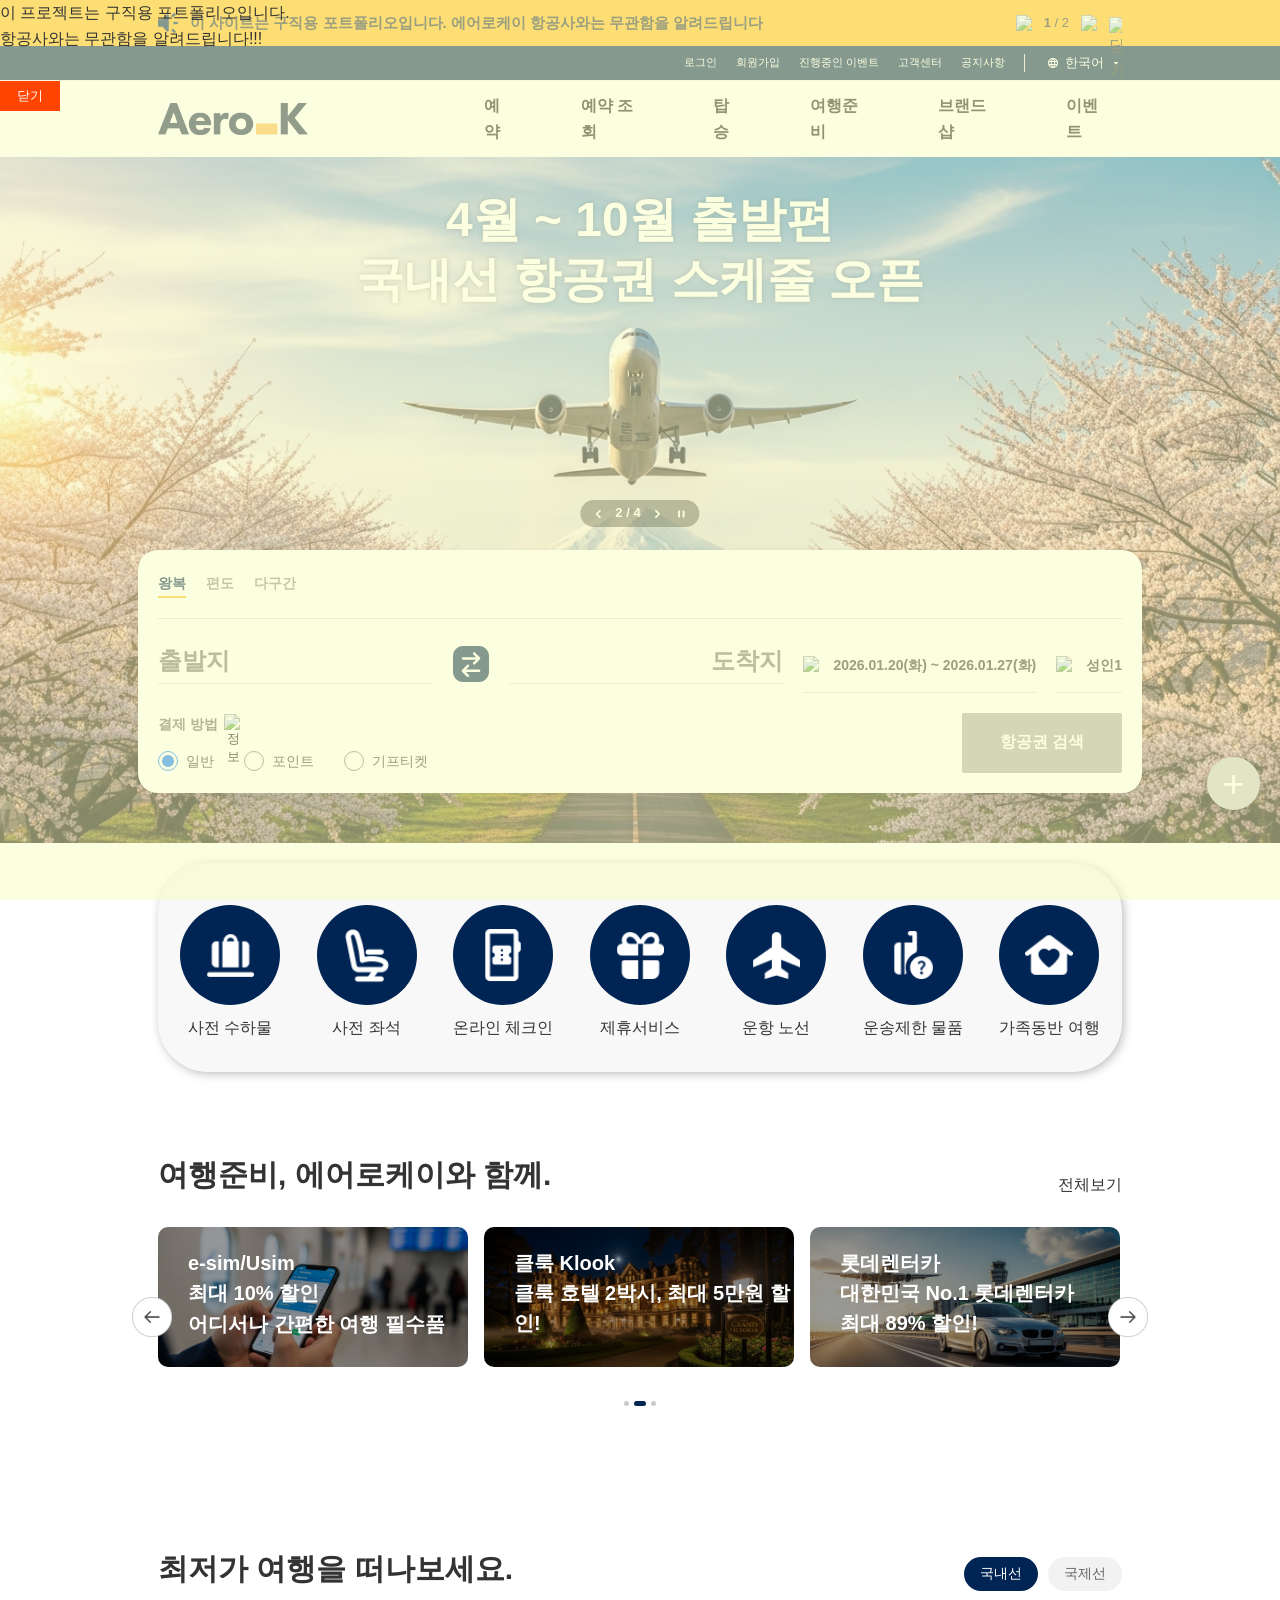
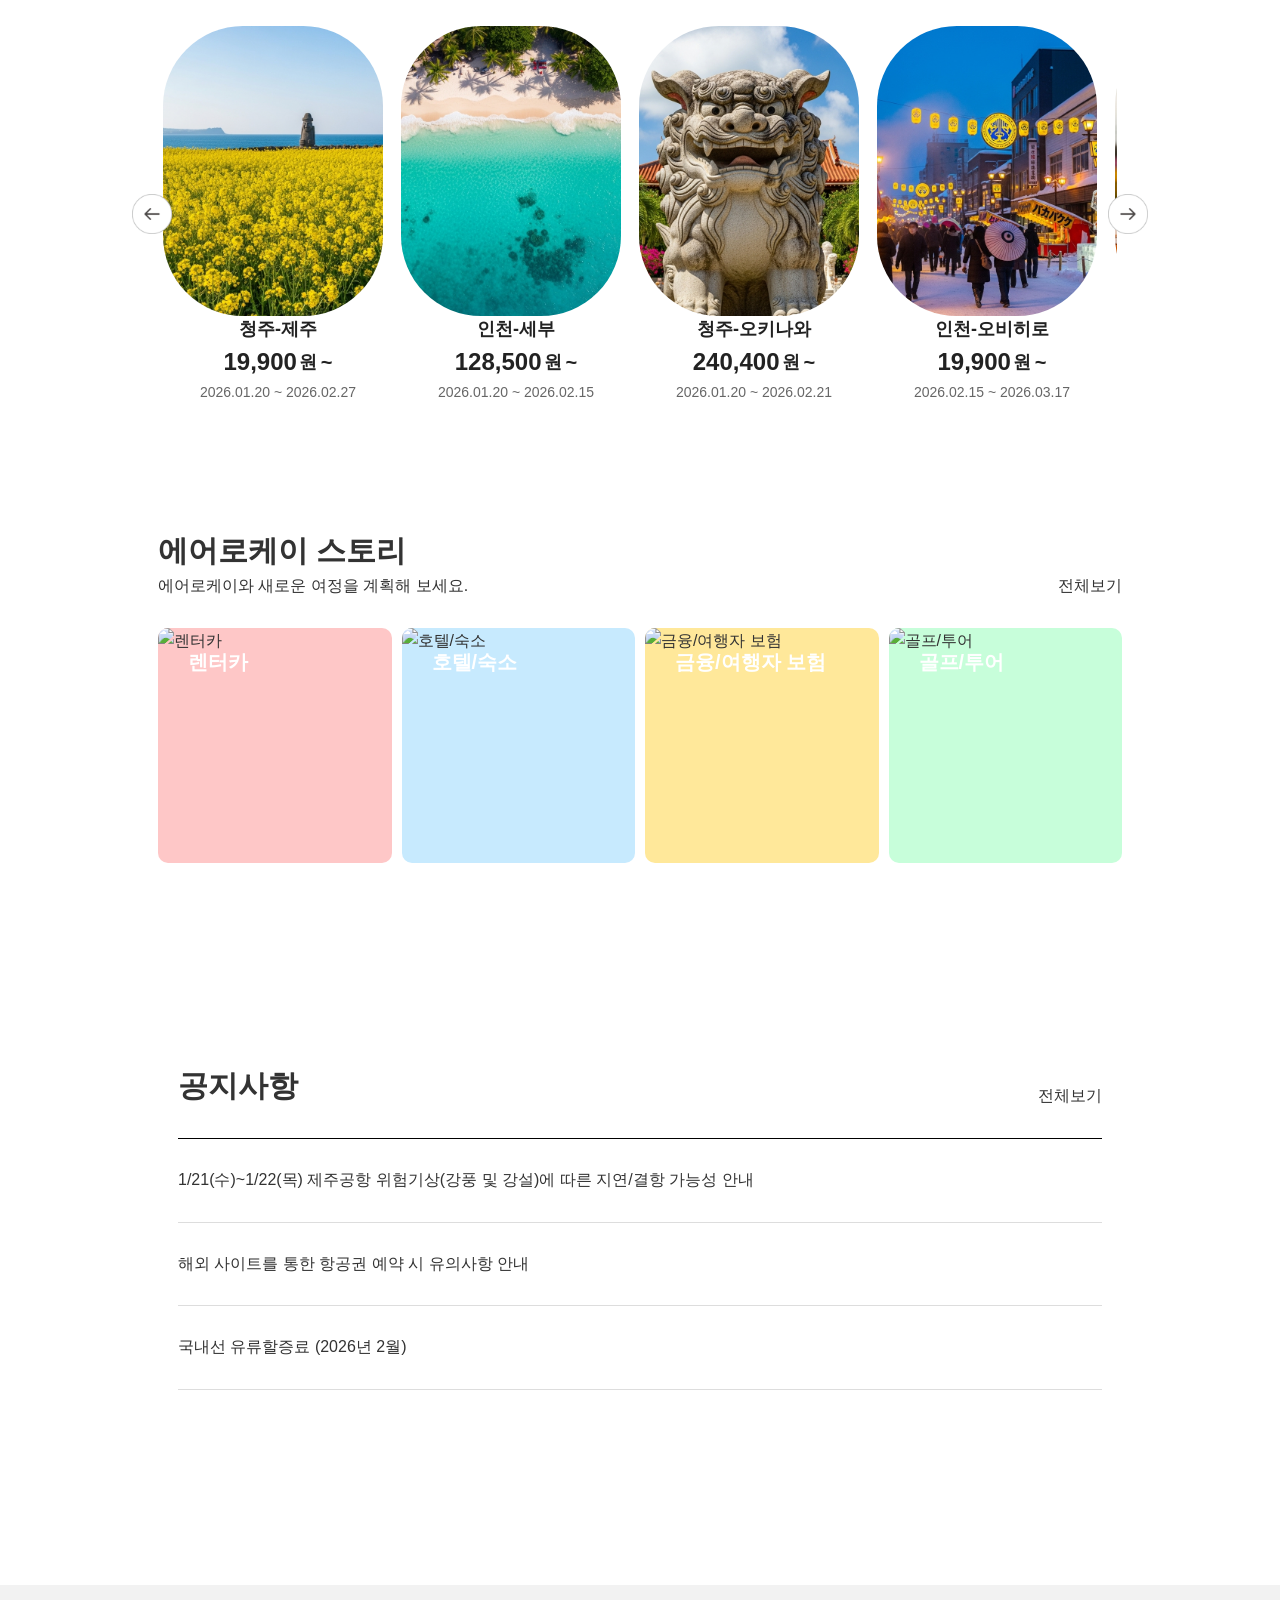
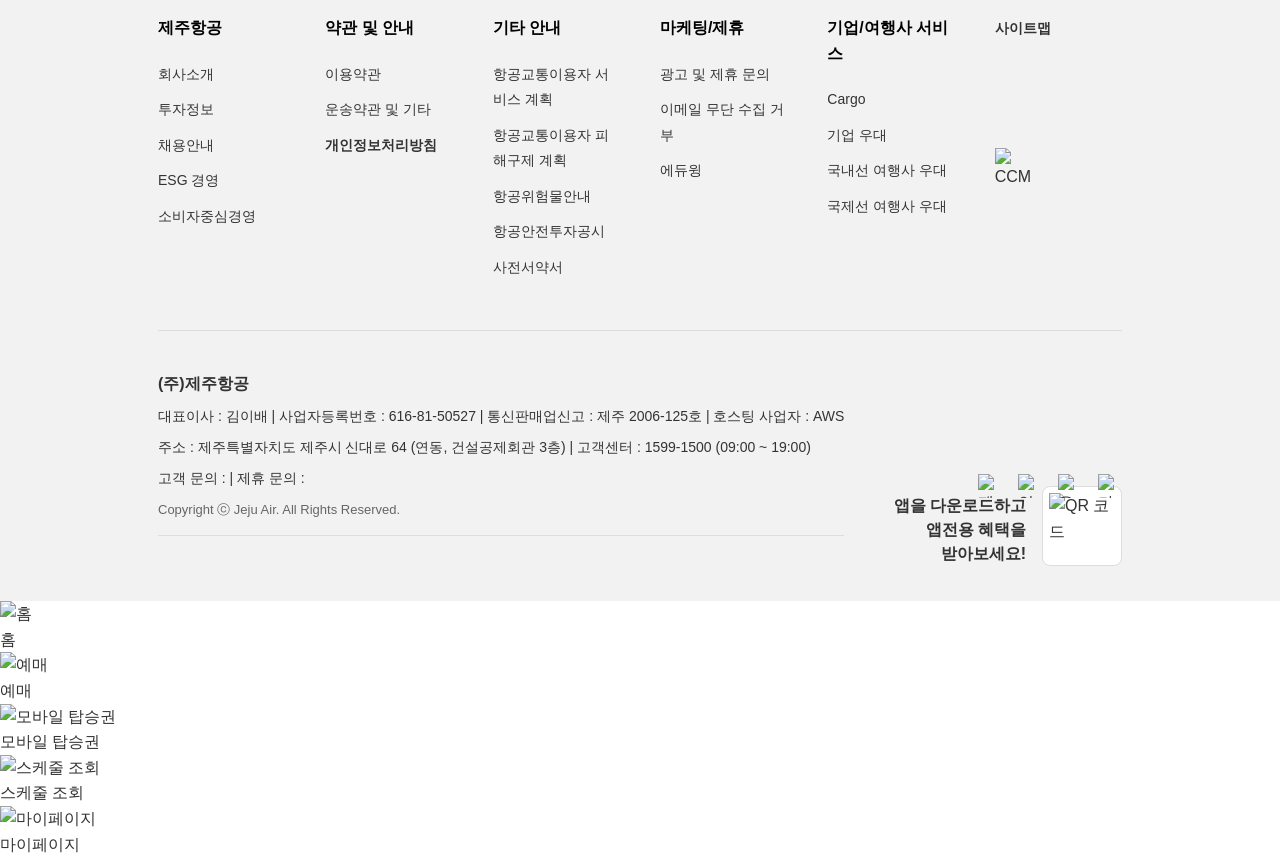
==== index.html @ 46767c9d "01.27 수정" ====
<!DOCTYPE html>
<html lang="ko">

<head>
  <!-- Google tag (gtag.js) -->
<script async src="https://www.googletagmanager.com/gtag/js?id=G-8CGRXGRFQY"></script>
<script>
  window.dataLayer = window.dataLayer || [];
  function gtag(){dataLayer.push(arguments);}
  gtag('js', new Date());

  gtag('config', 'G-8CGRXGRFQY');
</script>
  <meta charset="UTF-8">
  <meta name="viewport" content="width=device-width, initial-scale=1.0">
  <title>제주항공 - 원태림</title>
  <link rel="stylesheet" href="styles.css">
</head>

<body>
  <!-- 알림팝업-->
  <div class="popup-dim">
    <div class="popup">
      이 프로젝트는 구직용 포트폴리오입니다.<br>
      항공사와는 무관함을 알려드립니다!!!<br>
      <button>닫기</button>
    </div>
  </div> 

  <!-- 헤더 -->
  <header class="header">
    <!-- 공지사항 배너 -->
    <div class="news-banner">
      <div class="news-container">
        <img src="images/icon/notice.png" alt="알림" class="news-icon">
        <div class="news-content">
          <div class="news-item active">
            <a href="#" class="news-link">이 사이트는 구직용 포트폴리오입니다. 에어로케이 항공사와는 무관함을 알려드립니다</a>
          </div>
          <div class="news-item">
            <a href="#" class="news-link">1/20(화) 삿포로, 하코다테공항 위험기상(강풍 및 강설)에 따른 지연/결항 운항 가능성 안내</a>
          </div>
        </div>
        <div class="news-controls">
          <button class="news-prev">
            <img src="https://placehold.co/16x16/333333/ffffff?text=%3C" alt="이전">
          </button>
          <span class="news-indicator">
            <strong>1</strong> / 2 </span>
          <button class="news-next">
            <img src="https://placehold.co/16x16/333333/ffffff?text=%3E" alt="다음">
          </button>
        </div>
        <but ton class="news-close">
          <img src="https://placehold.co/13x13/333333/ffffff?text=X" alt="닫기">
        </button>
      </div>
    </div>

    <!-- 상단 메뉴 -->
    <div class="top-menu">
      <div class="top-menu-container">
        <nav class="top-menu-nav">
          <a href="#">로그인</a>
          <a href="#">회원가입</a>
          <a href="#">진행중인 이벤트</a>
          <a href="#">고객센터</a>
          <a href="#">공지사항</a>
          <button class="lang-btn">
            <img src="images/icon/mdi_web.png" alt="언어"> 한국어 <img
              src="images/icon/arrow-down.png" alt="화살표">
          </button>
        </nav>
      </div>
    </div>
    <!-- 메인 네비게이션 -->
    <div class="main-nav"> 
      <div class="main-nav-container">
        <h1 class="logo">
          <a href="#">
            <img src="images/aero-k-logo.png" alt="제주항공">
          </a>
        </h1>
        <nav class="nav-menu">
          <a href="#" class="nav-item">예약</a>
          <a href="#" class="nav-item">예약 조회</a>
          <a href="#" class="nav-item">탑승</a>
          <a href="#" class="nav-item">여행준비</a>
          <a href="#" class="nav-item">브랜드샵</a>
          <a href="#" class="nav-item">이벤트</a>
        </nav>
      </div>
    </div>
  </header>

  <!-- 메인 컨텐츠 -->
  <main class="main-content">
    <!-- 메인 배너 -->
    <section class="banner">
      <img src="images/sakura.jpeg" alt="메인 배너"
        class="banner-img">
      <div class="banner-text">
        <p>4월 ~ 10월 출발편</p>
        <p>국내선 항공권 스케줄 오픈</p>
      </div>
      <div class="banner-pagination">
        <button class="banner-btn-prev">
          <img src="images/icon/left.png" alt="이전">
        </button>
        <span class="banner-indicator">
          <strong>2</strong> / <span>4</span>
        </span>
        <button class="banner-btn-next">
          <img src="images/icon/right.png" alt="다음">
        </button>
        <button class="banner-btn-pause">
          <img src="images/icon/pause.png" alt="정지">
        </button>
      </div>
    </section>
    
    <!-- 예약 섹션 -->
    <section class="booking-section">
      <div class="booking-container">      
        <!-- 예약 폼 -->
        <div class="booking-form">
          <!-- 여행 타입 -->
          <div class="trip-type">
            <label class="trip-type-item active"> 왕복 </label>
            <label class="trip-type-item"> 편도 </label>
            <label class="trip-type-item"> 다구간 </label>
          </div>
          <!-- 경로 선택  -->
          <div class="route-selection">
            <div class="route-field">
              <input type="text" placeholder="출발지" class="route-input">
            </div>
            <button class="route-swap">
              <img src="images/icon/two-way.svg" alt="경로 바꾸기">
            </button>
            <div class="route-field">
              <input type="text" placeholder="도착지" class="route-input right">
            </div>
            <div class="date-field">
              <img src="https://placehold.co/24x24/333333/ffffff?text=D" alt="날짜"
                class="date-icon">
              <span>2026.01.20(화) ~ 2026.01.27(화)</span>
            </div>
            <div class="passenger-field">
              <img src="https://placehold.co/24x24/333333/ffffff?text=P" alt="승객"
                class="passenger-icon">
              <span>성인1</span>
            </div>
          </div>
          <!-- 추가 옵션 -->
          <div class="booking-options">
            <div class="option-group">
              <label class="option-label"> 결제 방법 <button class="info-btn">
                  <img src="https://placehold.co/16x16/888888/ffffff?text=i" alt="정보">
                </button>
              </label>
              <div class="option-items">
                <label class="option-item">
                  <input type="radio" name="payment" checked>
                  <span>일반</span>
                </label>
                <label class="option-item">
                  <input type="radio" name="payment">
                  <span>포인트</span>
                </label>
                <label class="option-item">
                  <input type="radio" name="payment">
                  <span>기프티켓</span>
                </label>
              </div>
            </div>
            <button class="search-btn disabled">항공권 검색</button>
          </div>
        </div>
      </div>
    </section>

    <div class="container">
      <!-- 빠른 링크 -->
      <section class="quick-link">
        <div class="quick-grid">
          <a href="#" class="quick-item">
            <img src="images/icon/material-symbols_checked-bag-rounded.png" alt="사전 수하물">
            <span>사전 수하물</span>
          </a>
          <a href="#" class="quick-item">
            <img src="images/icon/hugeicons_airplane-seat.png" alt="사전 좌석">
            <span>사전 좌석</span>
          </a>
          <a href="#" class="quick-item">
            <img src="images/icon/material-symbols_mobile-ticket-outline-rounded.png" alt="온라인 체크인">
            <span>온라인 체크인</span>
          </a>
          <a href="#" class="quick-item">
            <img src="images/icon/tabler_gift-filled.png" alt="제휴서비스">
            <span>제휴서비스</span>
          </a>
          <a href="#" class="quick-item">
            <img src="images/icon/material-symbols_flight.png" alt="공항 정보">
            <span>운항 노선</span>
          </a>
          <a href="#" class="quick-item">
            <img src="images/icon/material-symbols_carry-on-bag-question-rounded.png" alt="운송제한 물품">
            <span>운송제한 물품</span>
          </a>
          <a href="#" class="quick-item">
            <img src="images/icon/material-symbols_family-home-rounded.png" alt="가족동반 여행">
            <span>가족동반 여행</span>
          </a>
        </div>
      </section>
      <!-- 특별 혜택 -->
      <section class="benefits-section">
        <div class="section-header">
          <h2>여행준비, 에어로케이와 함께.</h2>
          <a href="#" class="more-link">전체보기</a>
        </div>
        <div class="benefits-slider">
          <div class="benefits-inner">
            <div class="benefits-track">
              <div class="benefit-card">
                <img src="images/phone.jpeg" alt="e-sim/Usim">
                <div class="benefit-text">
                  <p>e-sim/Usim</p>
                  <p>최대 10% 할인</p>
                  <p>어디서나 간편한 여행 필수품</p>
                </div>
              </div>
              <div class="benefit-card">
                <img src="images/hotel.jpeg" alt="클룩 Klook">
                <div class="benefit-text">
                  <p>클룩 Klook</p>
                  <p>클룩 호텔 2박시, 최대 5만원 할인!</p>
                </div>
              </div>
              <div class="benefit-card">
                <img src="images/car.jpeg" alt="롯데렌터카">
                <div class="benefit-text">
                  <p>롯데렌터카</p>
                  <p>대한민국 No.1 롯데렌터카<br>  최대 89% 할인!</p>
                </div>
              </div>
                <div class="benefit-card">
                <img src="images/paragliding.jpeg" alt="kkday">
                <div class="benefit-text">
                  <p>kkday</p>
                  <p>해외 티켓/투어/액티비티<br>  최대 5% 할인!</p>
                </div>
              </div>
          </div>

          </div>
          <button class="slider-btn slider-prev">
            <img src="images/icon/arrow-left.png" alt="이전">
          </button>
          <button class="slider-btn slider-next">
            <img src="images/icon/arrow-right.png" alt="다음">
          </button>
          <div class="slider-dots">
            <span class="dot"></span>
            <span class="dot active"></span>
            <span class="dot"></span>
          </div>
        </div>
      </section>
      <!-- 최저가 여행 -->
      <section class="price-section">
        <div class="section-header">
          <h2>최저가 여행을 떠나보세요.</h2>
          <div class="filter-tabs">
            <button class="filter-tab active">국내선</button>
            <button class="filter-tab">국제선</button>
          </div>
        </div>
        <div class="price-slider">
          <div class="price-list">
            <div class="price-track">
              <div class="price-card">
                <img src="images/city/jeju.jpeg" alt="청주-제주">
                <h3>청주-제주</h3>
                <p class="price">19,900<span>원</span><span class="tilde">~</span></p>
                <p class="date">2026.01.20 ~ 2026.02.27</p>
              </div>
              <div class="price-card">
                <img src="images/city/sebu.jpeg" alt="청주-세부">
                <h3>인천-세부</h3>
                <p class="price">128,500<span>원</span><span class="tilde">~</span></p>
                <p class="date">2026.01.20 ~ 2026.02.15</p>
              </div>
              <div class="price-card">
                <img src="images/city/okinawa2.jpeg" alt="청주-오키나와">
                <h3>청주-오키나와</h3>
                <p class="price">240,400<span>원</span><span class="tilde">~</span></p>
                <p class="date">2026.01.20 ~ 2026.02.21</p>
              </div>
              <div class="price-card">
                <img src="images/city/obihiro.jpeg" alt="인천-오비히로">
                <h3>인천-오비히로</h3>
                <p class="price">19,900<span>원</span><span class="tilde">~</span></p>
                <p class="date">2026.02.15 ~ 2026.03.17</p>
              </div>
              <div class="price-card">
                <img src="images/city/ibaraki.jpeg" alt="청주-이바라키">
                <h3>청주-이바라키</h3>
                <p class="price">19,900<span>원</span><span class="tilde">~</span></p>
                <p class="date">2026.01.20 ~ 2026.02.28</p>
              </div>
              <div class="price-card">
                <img src="images/city/Hualien.jpeg" alt="인천-화롄">
                <h3>인천-화롄
                </h3>
                <p class="price">78,500<span>원</span><span class="tilde">~</span></p>
                <p class="date">2026.02.15 ~ 2026.03.15</p>
              </div>
              <div class="price-card">
                <img src="images/city/Mongolia.jpeg"
                  alt="청주-울란바토르">
                <h3>청주-울란바토르</h3>
                <p class="price">146,500<span>원</span><span class="tilde">~</span></p>
                <p class="date">2026.02.15 ~ 2026.03.15</p>
              </div>
            </div>
          </div>
                    <button class="slider-btn slider-prev">
            <img src="images/icon/arrow-left.png" alt="이전">
          </button>
          <button class="slider-btn slider-next">
            <img src="images/icon/arrow-right.png" alt="다음">
          </button>

        </div>
      </section>
      <!-- J 멤버스 혜택 -->
      <section class="news-section">
        <div class="section-header">
          <div class="section-text">
            <h2>에어로케이 스토리</h2>
            <p>에어로케이와 새로운 여정을 계획해 보세요.</p>
          </div>
          <a href="#" class="more-link">전체보기</a>
        </div>
        <div class="members-grid">
          <a href="#" class="member-card red">
            <img src="https://placehold.co/150x150/ff5000/ffffff?text=Car" alt="렌터카">
            <span>렌터카</span>
          </a>
          <a href="#" class="member-card blue">
            <img src="https://placehold.co/150x150/0066cc/ffffff?text=Hotel" alt="호텔/숙소">
            <span>호텔/숙소</span>
          </a>
          <a href="#" class="member-card yellow">
            <img src="https://placehold.co/150x150/ffcc00/333333?text=Insurance" alt="금융/여행자 보험">
            <span>금융/여행자 보험</span>
          </a>
          <a href="#" class="member-card green">
            <img src="https://placehold.co/150x150/009933/ffffff?text=Golf" alt="골프/투어">
            <span>골프/투어</span>
          </a>
        </div>
      </section>
      <!-- 공지사항 -->
      <section class="notice-section">
        <div class="section-header">
          <h2>공지사항</h2>
          <a href="#" class="more-link">전체보기</a>
        </div>
        <ul class="notice-list">
          <li class="notice-item">
            <a href="#">1/21(수)~1/22(목) 제주공항 위험기상(강풍 및 강설)에 따른 지연/결항 가능성 안내</a>
          </li>
          <li class="notice-item">
            <a href="#">해외 사이트를 통한 항공권 예약 시 유의사항 안내</a>
          </li>
          <li class="notice-item">
            <a href="#">국내선 유류할증료 (2026년 2월)</a>
          </li>
        </ul>
      </section>
    </div>
  </main>

  <!-- 푸터 -->
  <footer class="footer">
    <div class="footer-container">
      <div class="footer-links">
        <div class="footer-col">
          <h3>제주항공</h3>
          <ul>
            <li><a href="#">회사소개</a></li>
            <li><a href="#">투자정보</a></li>
            <li><a href="#">채용안내</a></li>
            <li><a href="#">ESG 경영</a></li>
            <li><a href="#">소비자중심경영</a></li>
          </ul>
        </div>
        <div class="footer-col">
          <h3>약관 및 안내</h3>
          <ul>
            <li><a href="#">이용약관</a></li>
            <li><a href="#">운송약관 및 기타</a></li>
            <li><a href="#"><strong>개인정보처리방침</strong></a></li>
          </ul>
        </div>
        <div class="footer-col">
          <h3>기타 안내</h3>
          <ul>
            <li><a href="#">항공교통이용자 서비스 계획</a></li>
            <li><a href="#">항공교통이용자 피해구제 계획</a></li>
            <li><a href="#">항공위험물안내</a></li>
            <li><a href="#">항공안전투자공시</a></li>
            <li><a href="#">사전서약서</a></li>
          </ul>
        </div>
        <div class="footer-col">
          <h3>마케팅/제휴</h3>
          <ul>
            <li><a href="#">광고 및 제휴 문의</a></li>
            <li><a href="#">이메일 무단 수집 거부</a></li>
            <li><a href="#">에듀윙</a></li>
          </ul>
        </div>
        <div class="footer-col">
          <h3>기업/여행사 서비스</h3>
          <ul>
            <li><a href="#">Cargo</a></li>
            <li><a href="#">기업 우대</a></li>
            <li><a href="#">국내선 여행사 우대</a></li>
            <li><a href="#">국제선 여행사 우대</a></li>
          </ul>
        </div>
        <div class="footer-col">
          <a href="#"><strong>사이트맵</strong></a>
          <div class="footer-badge">
            <img src="https://placehold.co/120x40/ffffff/333333?text=CCM" alt="CCM">
          </div>
        </div>
      </div>
      <div class="footer-info">
        <div class="footer-company">
          <h3>(주)제주항공</h3>
          <p> 대표이사 : 김이배 | 사업자등록번호 : 616-81-50527 | 통신판매업신고 : 제주 2006-125호 | 호스팅 사업자 : AWS </p>
          <p> 주소 : 제주특별자치도 제주시 신대로 64 (연동, 건설공제회관 3층) | 고객센터 : 1599-1500 (09:00 ~ 19:00) </p>
          <p> 고객 문의 : | 제휴 문의 : </p>
          <p class="copyright">Copyright ⓒ Jeju Air. All Rights Reserved.</p>
        </div>
        <div class="footer-app">
          <div class="app-text">
            <p>앱을 다운로드하고</p>
            <p>앱전용 혜택을</p>
            <p>받아보세요!</p>
          </div>
          <div class="app-qr">
            <img src="https://placehold.co/80x80/ffffff/333333?text=QR" alt="QR 코드">
          </div>
        </div>
      </div>
      <div class="footer-social">
        <a href="#"><img src="https://placehold.co/24x24/3b5998/ffffff?text=F" alt="페이스북"></a>
        <a href="#"><img src="https://placehold.co/24x24/e4405f/ffffff?text=I"
            alt="인스타그램"></a>
        <a href="#"><img src="https://placehold.co/24x24/ff0000/ffffff?text=Y" alt="유튜브"></a>
        <a href="#"><img src="https://placehold.co/24x24/ffcd00/333333?text=K" alt="카카오톡"></a>
      </div>
    </div>
  </footer>
  <!-- 플로팅 버튼 -->
  <div class="floating-buttons">
    <div class="floating-items">
      <button class="floating-btn blue">
        <img src="https://placehold.co/72x72/0066cc/ffffff?text=1" alt="버튼1">
      </button>
      <button class="floating-btn orange">
        <img src="https://placehold.co/72x72/ff5000/ffffff?text=2" alt="버튼2">
      </button>
    </div>
    <button class="floating-toggle">
      <span class="icon-plus">+</span>
    </button>
  </div> 
  <!-- 하단 네비게이션 (모바일 전용) --> 
  <nav class="bottom-nav"> 
    <a href="#" class="bottom-nav-item active">
      <div class="bottom-nav-icon">
        <div class="badge"></div>
        <img src="https://placehold.co/24x24/ff5000/ffffff?text=H" alt="홈">
      </div>
      <span class="bottom-nav-label">홈</span>
    </a>
    <a href="#" class="bottom-nav-item">
      <div class="bottom-nav-icon">
        <img src="https://placehold.co/24x24/333333/ffffff?text=B" alt="예매">
      </div>
      <span class="bottom-nav-label">예매</span>
    </a>
    <a href="#" class="bottom-nav-item center">
      <div class="bottom-nav-icon">
        <img src="https://placehold.co/24x24/ff5000/ffffff?text=M" alt="모바일 탑승권">
      </div>
      <span class="bottom-nav-label">모바일 탑승권</span>
    </a>
    <a href="#" class="bottom-nav-item">
      <div class="bottom-nav-icon">
        <img src="https://placehold.co/24x24/333333/ffffff?text=S" alt="스케줄 조회">
      </div>
      <span class="bottom-nav-label">스케줄 조회</span>
    </a>
    <a href="#" class="bottom-nav-item">
      <div class="bottom-nav-icon">
        <img src="https://placehold.co/24x24/333333/ffffff?text=P" alt="마이페이지">
      </div>
      <span class="bottom-nav-label">마이페이지</span>
    </a>
  </nav>
  <script src="script.js"></script>
</body>

</html>
---- styles.css ----
/* 기본 리셋 및 설정 */
* {
    margin: 0;
    padding: 0;
    box-sizing: border-box;
}

body {
    font-family: 'Pretendard Variable', -apple-system, BlinkMacSystemFont, 'Segoe UI', sans-serif;
    background: #ffffff;
    color: #333;
    line-height: 1.6;
    overflow-x: hidden;
}

a {
    text-decoration: none;
    color: inherit;
}

button {
    border: none;
    background: none;
    cursor: pointer;
    font-family: inherit;
}

ul, ol {
    list-style: none;
}

img {
    max-width: 100%;
    height: auto;
    display: block;
}

/* 공통 컨테이너 */
.container {
    max-width: 1004px;
    margin: 0 auto;
    padding: 0 20px;
}

/* 헤더 */
.header {
    position: fixed;
    top: 0;
    left: 0;
    right: 0;
    background: #ffffff;
    z-index: 1000;
}

/* 공지사항 배너 */
.news-banner {
    background: #ffb81c;
    padding: 3px 0;
    position: relative;
}

.news-container {
    max-width: 1004px;
    margin: 0 auto;
    padding: 0 20px;
    display: flex;
    align-items: center;
    height: 40px;
    position: relative;
}

.news-icon {
    width: 20px;
    height: 20px;
    margin-right: 12px;
}

.news-content {
    flex: 1;
    overflow: hidden;
    position: relative;
    height: 40px;
}

.news-item {
    display: none;
    align-items: center;
    height: 40px;
}

.news-item.active {
    display: flex;
}

.news-link {
    font-size: 15px;
    font-weight: 700;
    color: #333;
    white-space: nowrap;
    overflow: hidden;
    text-overflow: ellipsis;
}

.news-controls {
    display: flex;
    align-items: center;
    gap: 12px;
    margin-left: auto;
    background: #ffb81c;
    padding-left: 28px;
}

.news-prev, .news-next {
    width: 16px;
    height: 16px;
    padding: 0;
}

.news-prev img, .news-next img {
    width: 100%;
    height: 100%;
}

.news-indicator {
    font-size: 13px;
    color: #333;
}

.news-indicator strong {
    font-weight: 700;
}

.news-close {
    width: 13px;
    height: 13px;
    margin-left: 12px;
}

/* 상단 메뉴 */
.top-menu {
    border-bottom: 1px solid #f2f2f2;
    padding: 8px 0;
    background-color: #002554;
}

.top-menu-container {
    max-width: 1004px;
    margin: 0 auto;
    padding: 0 20px;
}

.top-menu-nav {
    display: flex;
    align-items: center;
    justify-content: flex-end;
    gap: 19px;
    font-size: 11px;
    color: #666;
}

.top-menu-nav a {
    transition: color 0.2s;
    color: #fff;
}

.top-menu-nav .lang-btn {
    color: #fff;
}

.top-menu-nav a:hover {
    color: #FFB81C;
}

.lang-btn {
    display: flex;
    align-items: center;
    gap: 6px;
    padding-left: 22px;
    border-left: 1px solid #ddd;
}

.lang-btn img {
    width: 12px;
    height: 12px;
}

/* 메인 네비게이션 */
.main-nav {
    background: #ffffff;
    height: 76px;
    display: flex;
    align-items: center;
}

.main-nav-container {
    max-width: 1004px;
    margin: 0 auto;
    padding: 0 20px;
    display: flex;
    align-items: center;
    position: relative;
}

.logo {
    width: 150px;
    margin-right: 66px;
}

.logo img {
    width: 100%;
}

.nav-menu {
    display: flex;
    gap: 46px;
    flex: 1;
    margin-left: 100px;
}

.nav-item {
    font-size: 16px;
    font-weight: 700;
    padding: 26px 10px;
    color: #1a1a1a;
    transition: color 0.2s;
   overflow: hidden;
   position: relative;

}
.nav-item:hover {
    color: #002554;

}
.nav-item::before{
    content: "";
    position: absolute;
    background-color: #FFB81C;
    width: 0;
    height: 8px;
    top: 50px;
 transition: width 1s;
 z-index: 999;

}
.nav-item:hover:before
{width: 100px;}

.nav-icon {
    width: 30px;
    height: 30px;
}

/* 메인 컨텐츠 */
.main-content {
      padding-top: 150px;
}

/* 메인 배너 */
.banner {
    position: relative;
    height: 693px;
    overflow: hidden;
}

.banner-img {
    width: 100%;
    height: 100%;
    object-fit: cover;
}

.banner-text {
    position: absolute;
    top: 100px;
    left: 50%;
    transform: translate(-50%, -50%);
    text-align: center;
    color: #ffffff;
    font-size: 48px;
    font-weight: 700;
    line-height: 60px;
    text-shadow: 0px 0px 5px rgba(0, 0, 0, 0.3);
}

.banner-pagination {
    position: absolute;
    top: 350px;
    left: 50%;
    transform: translateX(-50%);
    display: flex;
    align-items: center;
    gap: 10px;
    background: rgba(0, 0, 0, 0.5);
    padding: 6px 11px;
    border-radius: 30px;
    height: 27px;

}

.banner-btn-prev, .banner-btn-next, .banner-btn-pause {
    width: 14px;
    height: 14px;
    padding: 0;
}

.banner-btn-prev img, .banner-btn-next img, .banner-btn-pause img {
    width: 100%;
    height: 100%;
}

.banner-indicator {
    font-size: 13px;
    color: #ffffff;
    font-weight: 700;
}

/* 예약 섹션 */
.booking-section {
    position: relative;
    margin-top: -293px;
    padding: 0 20px;
}

.booking-container {
    max-width: 1004px;
    margin: 0 auto;
}

.booking-tabs {
    display: flex;
    gap: 1px;
    margin-bottom: -1px;
}

.booking-tab {
    background: rgba(0, 0, 0, 0.6);
    color: #ffffff;
    font-size: 18px;
    font-weight: 700;
    padding: 13px 0;
    width: 250px;
    border-radius: 8px 8px 0 0;
    transition: background 0.3s;
}

.booking-tab.active {
    background: #ffffff;
    color: #333;
}

.booking-form {
    background: #ffffff;
    border-radius: 20px;
    padding: 20px;
    box-shadow: 0px 1px 6px rgba(0, 0, 0, 0.12);
}

.trip-type {
    display: flex;
    gap: 20px;
    padding-bottom: 20px;
    border-bottom: 1px solid #ddd;
}

.trip-type-item {
    font-size: 14px;
    font-weight: 700;
    padding: 2px 0;
    cursor: pointer;
    color: #888;
    transition: color 0.2s;
}

.trip-type-item.active {
    color: #002554;
    border-bottom: 2px solid #FFB81C;
}

.route-selection {
    display: flex;
    gap: 20px;
    padding: 20px 0;
    flex-wrap: wrap;
}

.route-field {
    flex: 1;
    min-width: 150px;
    position: relative;
}

.route-input {
    width: 100%;
    font-size: 24px;
    font-weight: 800;
    border: none;
    border-bottom: 1px solid #ddd;
    padding: 8px 0;
    color: #aaa;
}

.route-input.right {
    text-align: right;
}

.route-swap {
    width: 36px;
    height: 36px;
    margin-top: 7px;
}
.route-swap img{
    width: 50px;
}

.date-field, .passenger-field {
    display: flex;
    align-items: center;
    gap: 10px;
    border-bottom: 1px solid #ddd;
    padding: 15px 0;
    font-size: 14px;
    font-weight: 700;
    color: #333;
}

.date-icon, .passenger-icon {
    width: 20px;
    height: 20px;
}

.booking-options {
    display: flex;
    gap: 30px;
    flex-wrap: wrap;
}

.option-group {
    flex: 1;
    min-width: 300px;
}

.option-label {
    display: flex;
    align-items: center;
    gap: 6px;
    font-size: 14px;
    font-weight: 700;
    color: #666;
    margin-bottom: 15px;
}

.info-btn {
    width: 20px;
    height: 20px;
    border-radius: 50%;
}

.option-items {
    display: flex;
    gap: 30px;
}

.option-item {
    display: flex;
    align-items: center;
    gap: 8px;
    cursor: pointer;
}

.option-item input[type="radio"] {
    width: 20px;
    height: 20px;
}

.option-item span {
    font-size: 14px;
    color: #333;
}

.discount-field {
    border: 1px solid #ddd;
    border-radius: 3px;
    padding: 15px 23px;
    position: relative;
}

.discount-btn {
    color: #002554;
    font-size: 14px;
    font-weight: 400;
}

.search-btn {
    background: #aaa;
    color: #ffffff;
    font-size: 16px;
    font-weight: 700;
    padding: 14px 0;
    width: 160px;
    border-radius: 2px;
    transition: background 0.3s;
}


/* 빠른 링크 */
.quick-link {
    background: #f8f8f8;
    padding: 40px 0 30px;
    margin-top: 70px;
    border-radius: 50px;
    box-shadow: #4c4c4c5e 2px 2px 10px;}

.quick-grid {
    display: flex;
    max-width: 1004px;
    margin: 0 auto;
    padding: 0 4px;
    align-items: center;
    justify-content: space-around;
}

.quick-item {
    display: flex;
    flex-direction: column;
    gap: 10px;
    padding: 2px;
    text-align: center;
}

.quick-item img {
    width: 100px;
    height: 100px;
    border-radius: 50%;
    object-fit: cover;
}

.quick-item span {
    font-size: 16px;
    color: #333;
}

/* 섹션 공통 스타일 */
.benefits-section, .price-section, .members-section, .notice-section {
    margin-top: 80px;
}

.section-header {
    display: flex;
    justify-content: space-between;
    align-items: flex-end;
    margin-bottom: 30px;
}

.section-header h2 {
    font-size: 30px;
    font-weight: 800;
    line-height: 45px;
}
.more-link {
    font-size: 16px;
    color: #333;
    transition: color 0.2s;
}

.more-link:hover {
    color: #002554;
}

/* 특별 혜택 슬라이더 */
.benefits-slider {
    position: relative;

}
.benefits-inner {
    width: 964px;
    overflow: hidden;
}

.benefits-track {
    display: flex;
    gap: 16px;
    transition: transform 0.3s ease;
    /* overflow: hidden; */
}


.benefit-card {
    min-width: 310px;
    height: 140px;
    border-radius: 10px;
    overflow: hidden;
    position: relative;
}

.benefit-card img {
    width: 100%;
    height: 100%;
    object-fit: cover;
    filter:brightness(0.6);
}

.benefit-text {
    position: absolute;
    top: 20px;
    left: 30px;
    color: hsl(0, 0%, 100%);
    font-size: 20px;
    font-weight: 700;
    line-height: 30px;
}

.benefit-text p {
    margin: 0.5px 0;
}

.slider-btn {
    position: absolute;
    top: 50%;
    transform: translateY(-50%);
    width: 40px;
    height: 40px;
}

.slider-prev {
    left: -26px;
}

.slider-next {
    right: -26px;
}

.slider-dots {
    display: flex;
    justify-content: center;
    gap: 5px;
    margin-top: 34px;
}

.dot {
    width: 5px;
    height: 5px;
    border-radius: 50%;
    background: #4c4c4c;
    opacity: 0.3;
    transition: all 0.3s;
}

.dot.active {
    width: 12px;
    border-radius: 3px;
    background: #002554;
    opacity: 1;
}

/* 필터 탭 */
.filter-tabs {
    display: flex;
    gap: 10px;
}

.filter-tab {
    font-size: 14px;
    padding: 8px 16px;
    border-radius: 20px;
    background: #f2f2f2;
    color: #666;
    transition: all 0.3s;
}

.filter-tab.active {
    background: #002554;
    color: #ffffff;
}

/* 최저가 여행 슬라이더 */
.price-slider {
    position: relative;
    padding: 5px;
    width: 964px;
}
.price-list{
    overflow: hidden;
}
.price-track {
    display: flex;
    gap: 8px;
    transition: transform 0.3s ease;
}

.price-card {
    min-width: 230px;
    background: #ffffff;
    gap: 15px;
   align-items: center;
}

.price-card img {
    width: 220px;
    height: 290px;
    object-fit: cover;
    border-radius: 80px;
}

.price-card h3 {
    font-size: 18px;
    font-weight: 700;
    text-align: center;
    line-height: 27px;
    color: #222;
}

.price-card .price {
    display: flex;
    align-items: center;
    justify-content: center;
    gap: 2px;
    font-size: 24px;
    font-weight: 800;
    color: #222;
    text-align: center;
}

.price-card .price span {
    font-size: 18px;
    font-weight: 700;
}

.price-card .price .tilde {
    font-size: 20px;
    margin-left: 2px;
}

.price-card .date {
    font-size: 14px;
    color: #666;
    text-align: center;
    line-height: 21px;
}

/* J 멤버스 혜택 */
.members-grid {
    display: grid;
    grid-template-columns: repeat(4, 1fr);
    gap: 10px;
}

.member-card {
    height: 235px;
    border-radius: 10px;
    position: relative;
    overflow: hidden;
    display: flex;
    align-items: flex-start;
}

.member-card img {
    width: 100%;
    height: 100%;
    object-fit: cover;
}

.member-card span {
    position: absolute;
    top: 18px;
    left: 30px;
    color: #ffffff;
    font-size: 20px;
    font-weight: 700;
}

.member-card.red {
    background: #fec7c7;
}

.member-card.blue {
    background: #c7eafe;
}

.member-card.yellow {
    background: #ffe89a;
}

.member-card.green {
    background: #c7feda;
}

/* 공지사항 */
.notice-list {
    border-top: 1px solid #000;
}

.notice-item {
    border-bottom: 1px solid #ddd;
}

.notice-item a {
    display: block;
    padding: 14px 0;
    font-size: 16px;
    color: #333;
    transition: color 0.2s;
}

.notice-item a:hover {
    color: #002554;
}

/* 푸터 */
.footer {
    background: #f2f2f2;
    padding: 80px 0;
    margin-top: 120px;
}

.footer-container {
    max-width: 1004px;
    margin: 0 auto;
    padding: 0 20px;
}

.footer-links {
    display: grid;
    grid-template-columns: repeat(6, 1fr);
    gap: 40px;
    padding-bottom: 40px;
    border-bottom: 1px solid #ddd;
}

.footer-col h3 {
    font-size: 16px;
    font-weight: 700;
    margin-bottom: 20px;
    color: #000;
}

.footer-col ul li {
    margin-bottom: 10px;
}

.footer-col a {
    font-size: 14px;
    color: #333;
    transition: color 0.2s;
}

.footer-col a:hover {
    color: #002554;
}

.footer-badge {
    margin-top: 107px;
}

.footer-badge img {
    width: 51px;
    height: 51px;
}

.footer-info {
    display: flex;
    justify-content: space-between;
    margin-top: 40px;
}

.footer-company h3 {
    font-size: 16px;
    font-weight: 700;
    margin-bottom: 10px;
}

.footer-company p {
    font-size: 14px;
    color: #333;
    line-height: 21px;
    margin-bottom: 10px;
}

.footer-company .copyright {
    font-size: 13px;
    color: #666;
    margin-top: 6px;
}

.footer-app {
    display: flex;
    align-items: flex-end;
    gap: 16px;
}

.app-text {
    text-align: right;
    font-size: 16px;
    font-weight: 700;
    line-height: 24px;
}

.app-qr {
    width: 80px;
    height: 80px;
    border: 1px solid #ddd;
    border-radius: 8px;
    padding: 6px;
    background: #ffffff;
}

.footer-social {
    display: flex;
    justify-content: flex-end;
    gap: 16px;
    margin-top: -92px;
}

.footer-social a {
    width: 24px;
    height: 24px;
}

.footer-social img {
    width: 100%;
    height: 100%;
}

/* 플로팅 버튼 */
.floating-buttons {
    position: fixed;
    right: 60px;
    bottom: 100px;
    display: flex;
    flex-direction: column;
    align-items: center;
    gap: 12px;
    z-index: 900;
}

.floating-items {
    display: flex;
    flex-direction: column;
    gap: 12px;
}

.floating-btn {
    width: 72px;
    height: 72px;
    border-radius: 50%;
    box-shadow: 0px 3px 6px rgba(0, 0, 0, 0.16);
    overflow: hidden;
    transition: transform 0.2s;
}

.floating-btn:hover {
    transform: scale(1.05);
}

.floating-btn.blue {
    background: linear-gradient(to right, #00a7e1 11%, #78ddff 98%);
}

.floating-btn.orange {
    background: linear-gradient(to right, #002554 11%, #ffae43 87%, #ffbf5e 98%);
}

.floating-btn img {
    width: 100%;
    height: 100%;
    object-fit: cover;
}

.floating-toggle {
    width: 72px;
    height: 72px;
    border-radius: 50%;
    background: #c8c8c8;
    box-shadow: 0px 3px 6px rgba(0, 0, 0, 0.16);
    display: flex;
    align-items: center;
    justify-content: center;
    transition: transform 0.3s;
}

.floating-toggle:hover {
    background: #b8b8b8;
}

.floating-toggle.active {
    transform: rotate(45deg);
}

.icon-plus {
    font-size: 38px;
    color: #ffffff;
    line-height: 1;
}

/* 반응형 디자인 */
@media (max-width: 1024px) {
    .container, .booking-container, .footer-container {
        padding: 0 20px;
    }

    .quick-grid {
        grid-template-columns: repeat(4, 1fr);
        gap: 20px;
    }

    .members-grid {
        grid-template-columns: repeat(2, 1fr);
    }

    .footer-links {
        grid-template-columns: repeat(3, 1fr);
    }
}

@media (max-width: 768px) {
    .banner {
        height: 400px;
    }

    .banner-text {
        font-size: 32px;
        line-height: 40px;
    }

    .booking-tabs {
        flex-direction: column;
    }

    .booking-tab {
        width: 100%;
    }

    .route-selection {
        flex-direction: column;
    }


    .quick-grid {
        grid-template-columns: repeat(2, 1fr);
    }


    .members-grid {
        grid-template-columns: 1fr;
    }

    .footer-links {
        grid-template-columns: repeat(2, 1fr);
    }

    .floating-buttons {
        right: 20px;
        bottom: 40px;
    }
}

@media (max-width: 480px) {
    /* 하단 고정 네비게이션 바 */
    .bottom-nav {
        position: fixed;
        bottom: 0;
        left: 0;
        right: 0;
        background: #ffffff;
        border-top: 1px solid #ddd;
        box-shadow: 10px 10px 30px 10px rgba(0, 0, 0, 0.3);
        z-index: 1000;
        display: flex;
        justify-content: space-around;
        padding: 15px 0;
    }

    .bottom-nav-item {
        display: flex;
        flex-direction: column;
        align-items: center;
        gap: 5px;
        flex: 1;
        position: relative;
    }

    .bottom-nav-icon {
        width: 24px;
        height: 24px;
        position: relative;
    }

    .bottom-nav-icon img {
        width: 100%;
        height: 100%;
    }

    .bottom-nav-icon .badge {
        position: absolute;
        top: 5px;
        right: 1px;
        width: 13px;
        height: 13px;
        background: #002554;
        border-radius: 6.5px;
    }

    .bottom-nav-label {
        font-size: 11px;
        color: #666;
        line-height: 13px;
        letter-spacing: -0.2px;
    }

    .bottom-nav-item.active .bottom-nav-label {
        color: #333;
        font-weight: 400;
    }

    .bottom-nav-item.center {
        position: relative;
        top: -12px;
    }

    .bottom-nav-item.center .bottom-nav-icon {
        width: 46px;
        height: 46px;
        background: #002554;
        border-radius: 50%;
        display: flex;
        align-items: center;
        justify-content: center;
    }

    .bottom-nav-item.center .bottom-nav-icon::after {
        content: '';
        position: absolute;
        top: 5px;
        left: 0;
        right: 0;
        height: 3px;
        background: #ffffff;
        border: 1px solid #002554;
    }

    /* 헤더 수정 */
    .header {
        position: fixed;
        top: 58px;
    }

    .main-header {
        display: flex;
        align-items: center;
        justify-content: space-between;
        height: 60px;
        padding: 0 20px;
    }


    .menu-button {
        width: 26px;
        height: 26px;
    }

    /* 메인 컨텐츠 */
    .main-content {
        margin-top: 118px;
        padding-bottom: 80px;
    }

    /* 배너 */
    .banner {
        height: 483px;
        margin: 0 -20px;
    }

    .banner-indicators {
        position: absolute;
        bottom: 170px;
        left: 50%;
        transform: translateX(-50%);
        display: flex;
        gap: 10px;
        align-items: center;
        background: rgba(0, 0, 0, 0.5);
        padding: 4px 12.5px;
        border-radius: 30px;
        height: 22px;
    }

    .banner-indicator-text {
        font-size: 9px;
        color: #ffffff;
        line-height: 13.5px;
    }

    .banner-indicator-text.active {
        font-weight: 700;
    }

    .banner-indicator-divider {
        color: #ffffff;
        font-size: 9px;
    }

    /* 예약 섹션 */
    .booking-section {
        margin-top: -160px;
        position: relative;
        z-index: 2;
        padding: 0 20px;
    }

    .booking-card {
        background: #ffffff;
        border-radius: 8px;
        box-shadow: 0px 0px 10px 0px rgba(0, 0, 0, 0.1);
        padding: 20px 16px 30px;
    }

    .booking-tabs {
        display: flex;
        gap: 20px;
        margin-bottom: 32px;
        overflow-x: auto;
        padding-left: 0;
        padding-right: 189px;
    }

    .booking-tab {
        font-size: 14px;
        font-weight: 700;
        color: #888;
        padding-bottom: 2px;
        white-space: nowrap;
        letter-spacing: -0.2px;
        line-height: 21px;
        border-bottom: 2px solid transparent;
    }



    .route-selection {
        display: flex;
        align-items: center;
        justify-content: space-between;
        margin-bottom: 36px;
        height: 36px;
    }

    .route-input {
        flex: 1;
        font-size: 24px;
        font-weight: 800;
        color: #aaa;
        line-height: 34px;
        letter-spacing: -0.2px;
    }

    .route-input.departure {
        text-align: left;
    }

    .route-input.arrival {
        text-align: right;
    }

    .route-swap {
        width: 36px;
        height: 36px;
        margin: 0 16px;
    }

    /* 탭 네비게이션 (항공권 예매, 예약 조회, 운항 조회) */
    .tab-navigation {
        display: flex;
        position: absolute;
        top: 278px;
        left: 20px;
        right: 20px;
        z-index: 3;
    }

    .tab-nav-item {
        flex: 1;
        height: 45px;
        display: flex;
        align-items: center;
        justify-content: center;
        font-size: 14px;
        font-weight: 700;
        letter-spacing: -0.2px;
        line-height: 21px;
    }

    .tab-nav-item:first-child {
        background: #ffffff;
        color: #333;
        border-radius: 8px 0 0 0;
    }

    .tab-nav-item:not(:first-child) {
        background: rgba(0, 0, 0, 0.6);
        color: #ffffff;
        position: relative;
    }

    .tab-nav-item:last-child {
        border-radius: 0 8px 0 0;
    }

    .tab-nav-item:not(:first-child):not(:last-child)::after {
        content: '';
        position: absolute;
        right: 0;
        top: 50%;
        transform: translateY(-50%);
        width: 1px;
        height: 14px;
        background: #ddd;
    }

    /* 퀵 링크 */

    .quick-scroll {
        overflow-x: auto;
        padding: 0 10px;
    }

    .quick-grid {
        display: flex;
        gap: 2px;
        width: max-content;
    }

    .quick-item {
        display: flex;
        flex-direction: column;
        align-items: center;
        gap: 10px;
        width: 70px;
        padding: 2px;
    }
    .quick-icon {
        width: 60px;
        height: 60px;
        border-radius: 30px;
        overflow: hidden;
    }

    .quick-label {
        font-size: 12px;
        color: #333;
        text-align: center;
        line-height: 18px;
        letter-spacing: -0.2px;
    }

    .quick-indicator {
        margin-top: 10px;
        display: flex;
        justify-content: center;
    }

    .quick-progress {
        width: 100px;
        height: 3px;
        background: #999;
        border-radius: 1.5px;
        position: relative;
    }

    .quick-progress-bar {
        position: absolute;
        left: 0;
        top: 0;
        height: 100%;
        width: 63.17px;
        background: #002554;
        border-radius: 1.5px;
    }

    /* 섹션 헤더 */
    .section-header h2 {
        font-size: 18px;
        line-height: 27px;
        font-weight: 800;
    }

    /* 혜택 섹션 */
    .benefits-section {
        padding: 60px 0;
        overflow: hidden;
    }

    .benefits-slider-wrapper {
        margin: 0 -4px;
        overflow: hidden;
    }

}

    .benefit-view-all {
        position: absolute;
        bottom: 28px;
        right: 2.17px;
        background: rgba(0, 0, 0, 0.6);
        padding: 4px 8px 4px 13px;
        border-radius: 10px 0 10px 0;
        font-size: 12px;
        color: #ffffff;
    }

    /* 최저가 섹션 */
    .price-section {
        padding: 60px 0;
    }

    .price-header {
        margin-bottom: 20px;
    }

    .price-note {
        font-size: 14px;
        color: #333;
        line-height: 21px;
        letter-spacing: -0.2px;
        margin-top: 5px;
    }

    .price-note::before {
        content: '*';
        color: #002554;
        margin-right: 0;
    }


    .price-route-header {
        padding: 30px 0;
        display: flex;
        align-items: center;
        justify-content: space-between;
    }

    .price-route-inputs {
        display: flex;
        align-items: center;
        gap: 20px;
        flex: 1;
    }

    .price-route-input {
        flex: 1;
        font-size: 22px;
        font-weight: 800;
        color: #000;
        line-height: 34px;
        letter-spacing: -0.2px;
    }

    .price-route-swap {
        width: 36px;
        height: 36px;
    }

    .price-search-button {
        width: 100%;
        height: 50px;
        border: 1px solid #002554;
        border-radius: 2px;
        background: #ffffff;
        color: #002554;
        font-size: 16px;
        line-height: 19.2px;
        letter-spacing: -0.2px;
        margin-bottom: 30px;
    }

    .price-result {
        padding: 30px 15px 0;
    }

    .price-result-header {
        display: flex;
        align-items: center;
        gap: 4px;
        margin-bottom: 30px;
    }

    .price-result-city {
        font-size: 16px;
        font-weight: 700;
        color: #333;
        line-height: 24px;
        letter-spacing: -0.2px;
    }

    .price-result-label {
        font-size: 16px;
        color: #333;
        line-height: 24px;
        letter-spacing: -0.2px;
    }

    .price-result-value {
        font-size: 16px;
        font-weight: 800;
        color: #333;
        line-height: 24px;
        letter-spacing: -0.2px;
    }

    .price-chart {
        height: 115px;
        margin-bottom: 42px;
        display: flex;
        align-items: flex-end;
    }

    .price-bar {
        flex: 1;
        display: flex;
        flex-direction: column;
        align-items: center;
        padding: 0 4px;
    }

    .price-bar-fill {
        width: 18px;
        min-height: 16px;
        background: #ddd;
        border-radius: 8px;
    }

    .price-disclaimer {
        font-size: 14px;
        color: #333;
        line-height: 21px;
        letter-spacing: -0.2px;
    }

    .price-disclaimer::before {
        content: '*';
        color: #002554;
        margin-right: 3px;
    }

    /* 편의 서비스 섹션 */
    .news-section {
        padding: 60px 0;
    }

    .service-tabs {
        display: flex;
        gap: 10px;
        margin-bottom: 15px;
    }

    .service-tab {
        padding: 0 18px;
        height: 30px;
        background: #f2f2f2;
        border-radius: 15px;
        font-size: 13px;
        color: #888;
        line-height: 30px;
        white-space: nowrap;
    }

    .service-tab.active {
        background: #002554;
        color: #ffffff;
    }

    .service-grid {
        display: grid;
        grid-template-columns: repeat(2, 1fr);
        gap: 10px;
    }

    .service-card {
        background: #f8f8f8;
        border-radius: 10px;
        padding: 16px;
        height: 100px;
    }

    .service-card-title {
        font-size: 14px;
        font-weight: 700;
        color: #333;
        line-height: 21px;
        letter-spacing: -0.2px;
        margin-bottom: 1px;
    }

    .service-card-desc {
        font-size: 14px;
        color: #333;
        line-height: 21px;
    }

    /* 인기 노선 섹션 */
    .discount-section {
        padding: 60px 0;
        margin: 0 -20px;
    }

    .discount-header {
        padding: 0 20px;
        margin-bottom: 20px;
    }

    .discount-note {
        font-size: 14px;
        color: #333;
        line-height: 21px;
        letter-spacing: -0.2px;
        margin-top: 8px;
    }

    .discount-note::before {
        content: '*';
        color: #002554;
        margin-right: 0;
    }

    .discount-slider-wrapper {
        overflow: hidden;
    }

    .discount-track {
        display: flex;
        gap: 16px;
        padding: 0 2px;
    }

    .discount-card {
        min-width: 190px;
        width: 190px;
        border-radius: 80px;
        overflow: hidden;
        background: #ffffff;
    }

    .discount-image {
        width: 190px;
        height: 247px;
        border-radius: 80px;
        overflow: hidden;
    }

    .discount-info {
        padding: 10px 0;
    }

    .discount-route {
        font-size: 14px;
        font-weight: 700;
        color: #222;
        text-align: center;
        line-height: 21px;
        letter-spacing: -0.2px;
    }

    .discount-price {
        display: flex;
        align-items: center;
        justify-content: center;
        gap: 2px;
    }

    .discount-price-value {
        font-size: 20px;
        font-weight: 800;
        color: #222;
        line-height: 30px;
        letter-spacing: -0.2px;
    }

    .discount-price-unit {
        font-size: 16px;
        font-weight: 700;
        color: #222;
        line-height: 24px;
        letter-spacing: -1px;
    }

    .discount-price-tilde {
        font-size: 11px;
        font-weight: 700;
        color: #222;
        line-height: 16.5px;
        letter-spacing: -0.2px;
        position: relative;
        top: -1px;
    }

    .discount-date {
        font-size: 13px;
        color: #666;
        text-align: center;
        line-height: 19.5px;
        letter-spacing: -0.2px;
    }

    /* 혜택존 섹션 */
    .benefits-zone-section {
        padding: 60px 20px;
    }

    .benefits-zone-grid {
        display: grid;
        grid-template-columns: repeat(2, 1fr);
        gap: 10px;
        margin-bottom: 15px;
    }

    .benefit-zone-card {
        height: 150px;
        border-radius: 10px;
        overflow: hidden;
        position: relative;
        padding: 18.41px 20px;
    }

    .benefit-zone-card.red {
        background: #fec7c7;
    }

    .benefit-zone-card.blue {
        background: #c7eafe;
    }

    .benefit-zone-card.yellow {
        background: #ffe89a;
    }

    .benefit-zone-card.green {
        background: #c7feda;
    }

    .benefit-zone-title {
        font-size: 16px;
        font-weight: 700;
        color: #ffffff;
        line-height: 19.2px;
        letter-spacing: -0.2px;
    }

    .benefit-view-all-btn {
        width: 100%;
        height: 40px;
        background: #ffffff;
        border: 1px solid #ddd;
        border-radius: 2px;
        font-size: 14px;
        color: #666;
        line-height: 16.8px;
        letter-spacing: -0.2px;
    }

    /* 공지사항 섹션 */
    .notice-section {
        padding: 60px 20px;
    }

    .notice-list {
        border-top: 1px solid #000;
        margin-bottom: 15px;
    }

    .notice-item {
        border-bottom: 1px solid #ddd;
        padding: 14px 0 15px;
    }

    .notice-link {
        font-size: 14px;
        color: #333;
        line-height: 21px;
        letter-spacing: -0.2px;
    }

    .notice-view-all {
        width: 100%;
        height: 40px;
        background: #ffffff;
        border: 1px solid #ddd;
        border-radius: 2px;
        font-size: 14px;
        color: #666;
        line-height: 16.8px;
        letter-spacing: -0.2px;
    }

    /* 푸터 */
    .footer {
        background: #f2f2f2;
        padding: 30px 20px 73px;
    }

    .footer-contact {
        margin-bottom: 30px;
    }

    .footer-contact-title {
        font-size: 14px;
        color: #333;
        line-height: 21px;
        letter-spacing: -0.2px;
        margin-bottom: 10px;
    }

    .footer-contact-number {
        font-size: 18px;
        font-weight: 800;
        color: #000;
        line-height: 27px;
        letter-spacing: -0.2px;
        display: inline-block;
        margin-right: 157.93px;
    }

    .footer-contact-hours {
        font-size: 14px;
        color: #333;
        line-height: 21px;
        letter-spacing: -0.2px;
        display: inline-block;
    }

    .footer-accordion {
        border-top: 1px solid #000;
    }

    .footer-accordion-item {
        border-bottom: 1px solid #ddd;
    }

    .footer-accordion-header {
        display: flex;
        align-items: center;
        justify-content: space-between;
        padding: 16px 0;
        cursor: pointer;
    }

    .footer-accordion-title {
        font-size: 14px;
        font-weight: 700;
        color: #000;
        line-height: 21px;
        letter-spacing: -0.2px;
    }

    .footer-accordion-icon {
        width: 14px;
        height: 14px;
    }

    .footer-accordion-content {
        display: none;
        padding-bottom: 16px;
    }

    .footer-accordion-item.active .footer-accordion-content {
        display: block;
    }

    .footer-accordion-item.active .footer-accordion-icon {
        transform: rotate(180deg);
    }

    .footer-company {
        border-bottom: 1px solid #ddd;
        padding: 0 0 5px;
        margin-bottom: 30px;
    }

    .footer-company-header {
        display: flex;
        align-items: center;
        gap: 16px;
        margin-bottom: 16px;
    }

    .footer-company-name {
        font-size: 14px;
        font-weight: 700;
        color: #000;
        line-height: 21px;
        letter-spacing: -0.2px;
    }

    .footer-company-toggle {
        width: 14px;
        height: 14px;
        transform: rotate(180deg);
    }

    .footer-company-info {
        font-size: 13px;
        color: #333;
        line-height: 19.5px;
        letter-spacing: -0.2px;
        margin-bottom: 5px;
    }

    .footer-company-address {
        font-size: 13px;
        color: #333;
        line-height: 19.5px;
        letter-spacing: -0.2px;
        margin-bottom: 5px;
    }

    .footer-company-contact {
        font-size: 13px;
        color: #333;
        line-height: 19.5px;
        letter-spacing: -0.2px;
        margin-bottom: 5px;
    }

    .footer-copyright {
        font-size: 11px;
        color: #888;
        line-height: 16.5px;
        letter-spacing: -0.2px;
        margin-bottom: 16px;
    }

    .footer-social {
        display: flex;
        gap: 16px;
        margin-bottom: 30px;
    }

    .footer-social-icon {
        width: 24px;
        height: 24px;
    }

    .footer-certification {
        padding-top: 14px;
    }

    .footer-certification-link {
        display: flex;
        align-items: center;
        padding: 11px 0 11px 50px;
        position: relative;
    }

    .footer-certification-text {
        font-size: 12px;
        color: #333;
        line-height: 18px;
        letter-spacing: -0.2px;
    }

    /* 플로팅 버튼 */
    .floating-buttons {
        right: 20px;
        bottom: 90px;
    }

    .floating-btn {
        width: 53px;
        height: 53px;
    }

    .floating-toggle {
        width: 53px;
        height: 53px;
    }
}









/* ============================= */
/* ==========팝업========= */
/* ============================= */
.popup{
    display: flex;
    top: 200px;
 flex-direction: column; 
  align-items: center; 
    position: fixed;
    font-size: 30px;
    z-index: 9999;
    background: rgb(255, 255, 255);
    width: 50%;
    left: 50%;
    transform: translateX(-15%);
    padding: 30px;
    border-radius: 50px;
    box-shadow: 0px 0px 60px 10px rgb(255, 231, 15);

}
.popup button {
    margin: auto;
    margin-top: 30px;
    width: 60px;
    height: 30px;
    background-color: orangered;
    color: white;
}
.popup-dim {
    position: fixed;
    inset: 0;
    width: 100%;
    background-color: #f9ffc388;
    z-index: 9998;
}
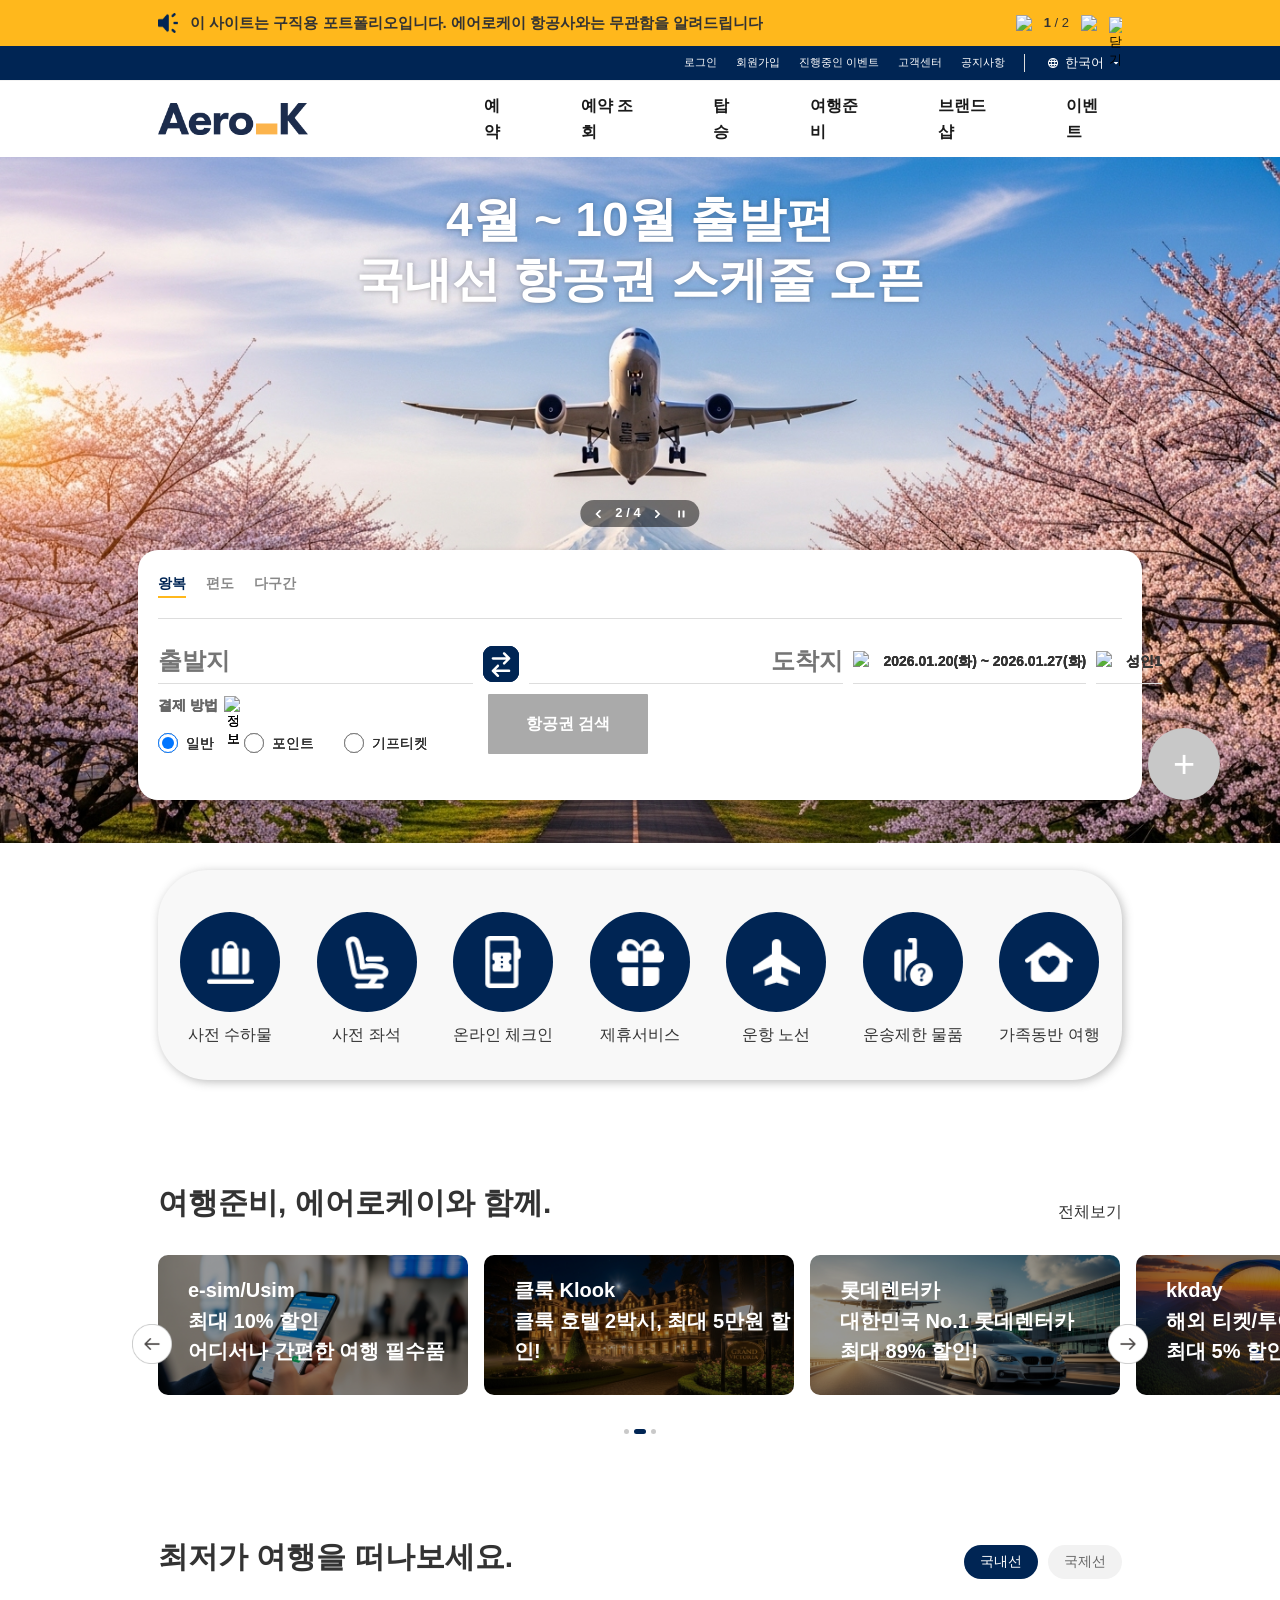
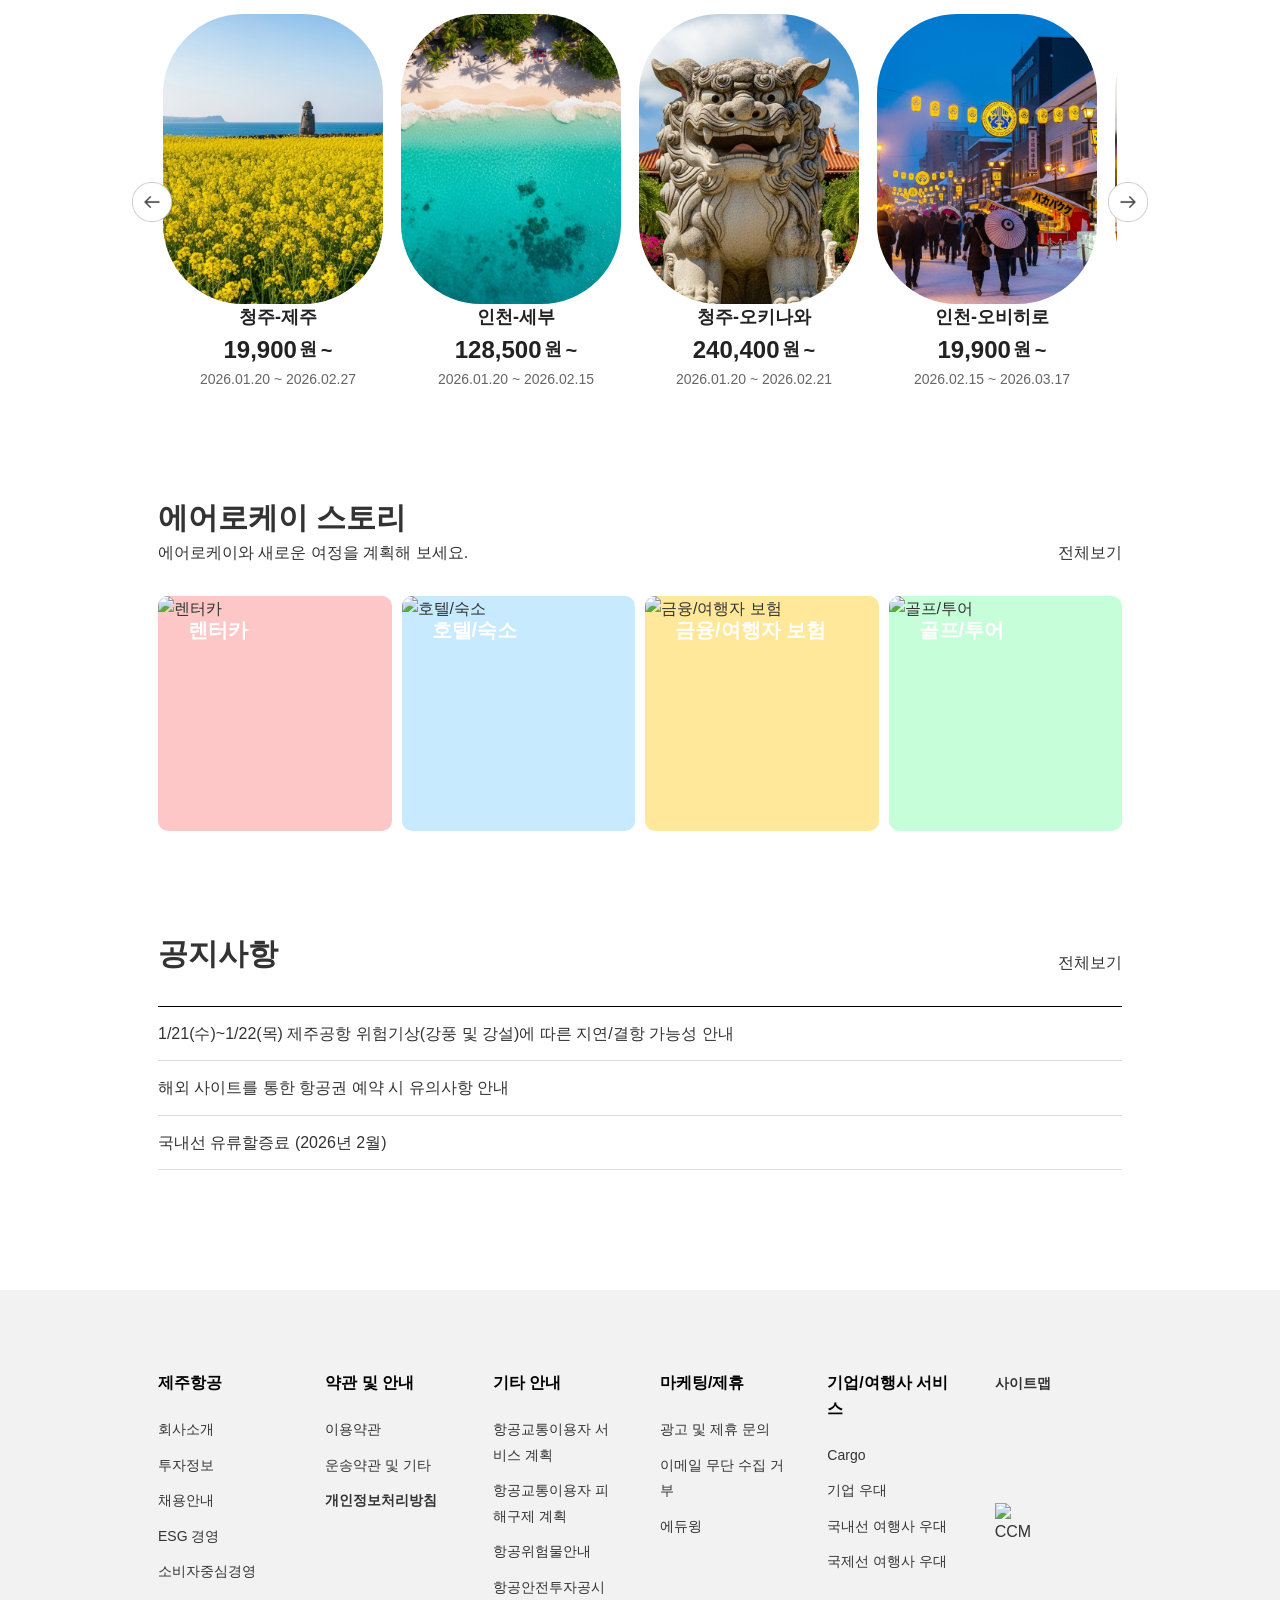
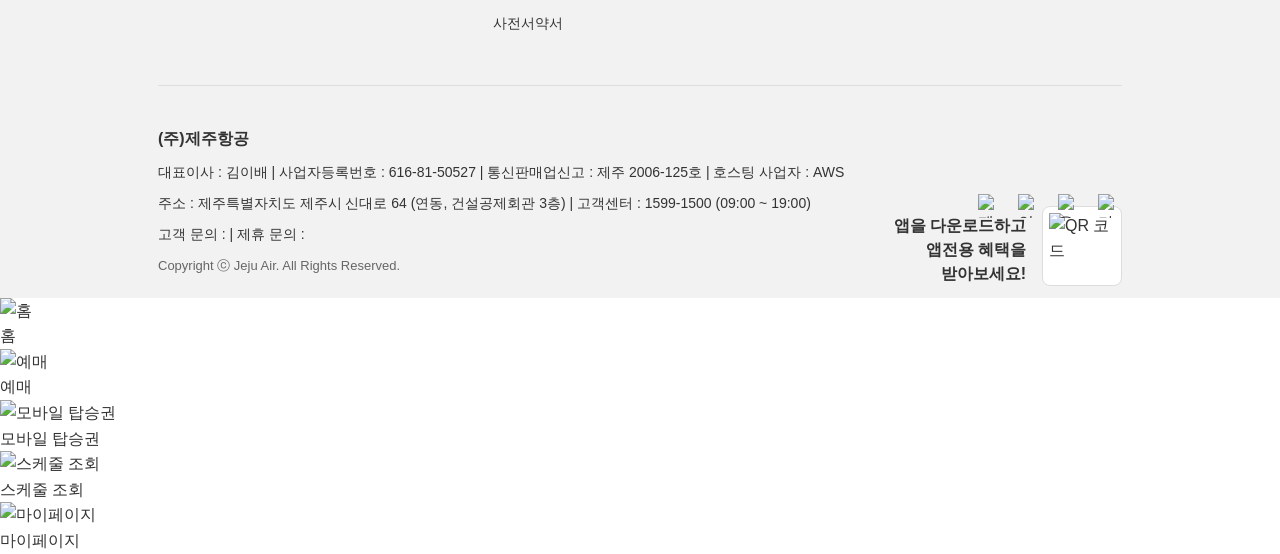
==== commit 4c1142c5: "0128 수정중" ====
--- a/index.html
+++ b/index.html
@@ -1,159 +1,266 @@
-<!DOCTYPE html>
+<!doctype html>
 <html lang="ko">
-
-<head>
-  <!-- Google tag (gtag.js) -->
-<script async src="https://www.googletagmanager.com/gtag/js?id=G-8CGRXGRFQY"></script>
-<script>
-  window.dataLayer = window.dataLayer || [];
-  function gtag(){dataLayer.push(arguments);}
-  gtag('js', new Date());
-
-  gtag('config', 'G-8CGRXGRFQY');
-</script>
-  <meta charset="UTF-8">
-  <meta name="viewport" content="width=device-width, initial-scale=1.0">
-  <title>제주항공 - 원태림</title>
-  <link rel="stylesheet" href="styles.css">
-</head>
-
-<body>
-  <!-- 알림팝업-->
-  <div class="popup-dim">
+  <head>
+    <!-- Google tag (gtag.js) -->
+    <script async src="https://www.googletagmanager.com/gtag/js?id=G-8CGRXGRFQY"></script>
+    <script>
+      window.dataLayer = window.dataLayer || [];
+      function gtag() {
+        dataLayer.push(arguments);
+      }
+      gtag("js", new Date());
+
+      gtag("config", "G-8CGRXGRFQY");
+    </script>
+    <meta charset="UTF-8" />
+    <meta name="viewport" content="width=device-width, initial-scale=1.0" />
+    <title>제주항공 - 원태림</title>
+    <link rel="stylesheet" href="styles.css" />
+  </head>
+
+  <body>
+    <!-- 알림팝업-->
+    <!-- <div class="popup-dim">
     <div class="popup">
       이 프로젝트는 구직용 포트폴리오입니다.<br>
       항공사와는 무관함을 알려드립니다!!!<br>
       <button>닫기</button>
     </div>
-  </div> 
-
-  <!-- 헤더 -->
-  <header class="header">
-    <!-- 공지사항 배너 -->
-    <div class="news-banner">
-      <div class="news-container">
-        <img src="images/icon/notice.png" alt="알림" class="news-icon">
-        <div class="news-content">
-          <div class="news-item active">
-            <a href="#" class="news-link">이 사이트는 구직용 포트폴리오입니다. 에어로케이 항공사와는 무관함을 알려드립니다</a>
-          </div>
-          <div class="news-item">
-            <a href="#" class="news-link">1/20(화) 삿포로, 하코다테공항 위험기상(강풍 및 강설)에 따른 지연/결항 운항 가능성 안내</a>
-          </div>
-        </div>
-        <div class="news-controls">
-          <button class="news-prev">
-            <img src="https://placehold.co/16x16/333333/ffffff?text=%3C" alt="이전">
+  </div>  -->
+
+    <!-- 헤더 -->
+    <header class="header">
+      <!-- 공지사항 배너 -->
+      <div class="news-banner">
+        <div class="news-container">
+          <img src="images/icon/notice.png" alt="알림" class="news-icon" />
+          <div class="news-content">
+            <div class="news-item active">
+              <a href="#" class="news-link">이 사이트는 구직용 포트폴리오입니다. 에어로케이 항공사와는 무관함을 알려드립니다</a>
+            </div>
+            <div class="news-item">
+              <a href="#" class="news-link">1/20(화) 삿포로, 하코다테공항 위험기상(강풍 및 강설)에 따른 지연/결항 운항 가능성 안내</a>
+            </div>
+          </div>
+          <div class="news-controls">
+            <button class="news-prev">
+              <img src="https://placehold.co/16x16/333333/ffffff?text=%3C" alt="이전" />
+            </button>
+            <span class="news-indicator"> <strong>1</strong> / 2 </span>
+            <button class="news-next">
+              <img src="https://placehold.co/16x16/333333/ffffff?text=%3E" alt="다음" />
+            </button>
+          </div>
+          <button class="news-close">
+            <img src="https://placehold.co/13x13/333333/ffffff?text=X" alt="닫기" />
           </button>
-          <span class="news-indicator">
-            <strong>1</strong> / 2 </span>
-          <button class="news-next">
-            <img src="https://placehold.co/16x16/333333/ffffff?text=%3E" alt="다음">
+        </div>
+      </div>
+
+      <!-- 상단 메뉴 -->
+      <div class="top-menu">
+        <div class="top-menu-container">
+          <nav class="top-menu-nav">
+            <a href="#">로그인</a>
+            <a href="#">회원가입</a>
+            <a href="#">진행중인 이벤트</a>
+            <a href="#">고객센터</a>
+            <a href="#">공지사항</a>
+            <button class="lang-btn"><img src="images/icon/mdi_web.png" alt="언어" /> 한국어 <img src="images/icon/arrow-down.png" alt="화살표" /></button>
+          </nav>
+        </div>
+      </div>
+      <!-- 메인 네비게이션 -->
+      <div class="main-nav">
+        <div class="main-nav-container">
+          <h1 class="logo">
+            <a href="#">
+              <img src="images/aero-k-logo.png" alt="제주항공" />
+            </a>
+          </h1>
+          <nav class="nav-menu">
+            <a href="#" class="nav-item">예약</a>
+            <a href="#" class="nav-item">예약 조회</a>
+            <a href="#" class="nav-item">탑승</a>
+            <a href="#" class="nav-item">여행준비</a>
+            <a href="#" class="nav-item">브랜드샵</a>
+            <a href="#" class="nav-item">이벤트</a>
+          </nav>
+        </div>
+      </div>
+    </header>
+
+    <!-- 메인 컨텐츠 -->
+    <main class="main-content">
+      <!-- 메인 배너 -->
+      <section class="banner">
+        <img src="images/sakura.jpeg" alt="메인 배너" class="banner-img" />
+        <div class="banner-text">
+          <p>4월 ~ 10월 출발편</p>
+          <p>국내선 항공권 스케줄 오픈</p>
+        </div>
+        <div class="banner-pagination">
+          <button class="banner-btn-prev">
+            <img src="images/icon/left.png" alt="이전" />
           </button>
-        </div>
-        <but ton class="news-close">
-          <img src="https://placehold.co/13x13/333333/ffffff?text=X" alt="닫기">
-        </button>
-      </div>
-    </div>
-
-    <!-- 상단 메뉴 -->
-    <div class="top-menu">
-      <div class="top-menu-container">
-        <nav class="top-menu-nav">
-          <a href="#">로그인</a>
-          <a href="#">회원가입</a>
-          <a href="#">진행중인 이벤트</a>
-          <a href="#">고객센터</a>
-          <a href="#">공지사항</a>
-          <button class="lang-btn">
-            <img src="images/icon/mdi_web.png" alt="언어"> 한국어 <img
-              src="images/icon/arrow-down.png" alt="화살표">
+          <span class="banner-indicator"> <strong>2</strong> / <span>4</span> </span>
+          <button class="banner-btn-next">
+            <img src="images/icon/right.png" alt="다음" />
           </button>
-        </nav>
-      </div>
-    </div>
-    <!-- 메인 네비게이션 -->
-    <div class="main-nav"> 
-      <div class="main-nav-container">
-        <h1 class="logo">
-          <a href="#">
-            <img src="images/aero-k-logo.png" alt="제주항공">
-          </a>
-        </h1>
-        <nav class="nav-menu">
-          <a href="#" class="nav-item">예약</a>
-          <a href="#" class="nav-item">예약 조회</a>
-          <a href="#" class="nav-item">탑승</a>
-          <a href="#" class="nav-item">여행준비</a>
-          <a href="#" class="nav-item">브랜드샵</a>
-          <a href="#" class="nav-item">이벤트</a>
-        </nav>
-      </div>
-    </div>
-  </header>
-
-  <!-- 메인 컨텐츠 -->
-  <main class="main-content">
-    <!-- 메인 배너 -->
-    <section class="banner">
-      <img src="images/sakura.jpeg" alt="메인 배너"
-        class="banner-img">
-      <div class="banner-text">
-        <p>4월 ~ 10월 출발편</p>
-        <p>국내선 항공권 스케줄 오픈</p>
-      </div>
-      <div class="banner-pagination">
-        <button class="banner-btn-prev">
-          <img src="images/icon/left.png" alt="이전">
-        </button>
-        <span class="banner-indicator">
-          <strong>2</strong> / <span>4</span>
-        </span>
-        <button class="banner-btn-next">
-          <img src="images/icon/right.png" alt="다음">
-        </button>
-        <button class="banner-btn-pause">
-          <img src="images/icon/pause.png" alt="정지">
-        </button>
-      </div>
-    </section>
-    
-    <!-- 예약 섹션 -->
-    <section class="booking-section">
-      <div class="booking-container">      
-        <!-- 예약 폼 -->
-        <div class="booking-form">
-          <!-- 여행 타입 -->
-          <div class="trip-type">
-            <label class="trip-type-item active"> 왕복 </label>
-            <label class="trip-type-item"> 편도 </label>
-            <label class="trip-type-item"> 다구간 </label>
-          </div>
-          <!-- 경로 선택  -->
-          <div class="route-selection">
-            <div class="route-field">
-              <input type="text" placeholder="출발지" class="route-input">
-            </div>
-            <button class="route-swap">
-              <img src="images/icon/two-way.svg" alt="경로 바꾸기">
-            </button>
-            <div class="route-field">
-              <input type="text" placeholder="도착지" class="route-input right">
-            </div>
-            <div class="date-field">
-              <img src="https://placehold.co/24x24/333333/ffffff?text=D" alt="날짜"
-                class="date-icon">
-              <span>2026.01.20(화) ~ 2026.01.27(화)</span>
-            </div>
-            <div class="passenger-field">
-              <img src="https://placehold.co/24x24/333333/ffffff?text=P" alt="승객"
-                class="passenger-icon">
-              <span>성인1</span>
-            </div>
-          </div>
-          <!-- 추가 옵션 -->
-          <div class="booking-options">
+          <button class="banner-btn-pause">
+            <img src="images/icon/pause.png" alt="정지" />
+          </button>
+        </div>
+      </section>
+
+      <!-- 예약 섹션 -->
+      <section class="booking-section">
+        <div class="booking-container">
+          <!-- 예약 폼 -->
+          <div class="booking-form">
+            <!-- 여행 타입 -->
+            <div class="trip-type">
+              <label class="trip-type-item active" id="trip-type-tab1"> 왕복 </label>
+              <label class="trip-type-item" id="trip-type-tab2"> 편도 </label>
+              <label class="trip-type-item" id="trip-type-tab3"> 다구간 </label>
+            </div>
+            <!-- 경로 선택  -->
+            <div class="route">
+              <div class="route-selection" id="round-trip">
+                <div class="route-field">
+                  <input type="text" placeholder="출발지" class="route-input" />
+                </div>
+                <button class="route-swap">
+                  <img src="images/icon/two-way.svg" alt="경로 바꾸기" />
+                </button>
+                <div class="route-field">
+                  <input type="text" placeholder="도착지" class="route-input right" />
+                </div>
+                <div class="date-field">
+                  <img src="https://placehold.co/24x24/333333/ffffff?text=D" alt="날짜" class="date-icon" />
+                  <span>2026.01.20(화) ~ 2026.01.27(화)</span>
+                </div>
+                <div class="passenger-field">
+                  <img src="https://placehold.co/24x24/333333/ffffff?text=P" alt="승객" class="passenger-icon" />
+                  <span>성인1</span>
+                </div>
+                <div class="booking-options">
+                  <div class="option-group">
+                    <label class="option-label">
+                      결제 방법
+                      <button class="info-btn">
+                        <img src="https://placehold.co/16x16/888888/ffffff?text=i" alt="정보" />
+                      </button>
+                    </label>
+                    <div class="option-items">
+                      <label class="option-item">
+                        <input type="radio" name="payment" checked />
+                        <span>일반</span>
+                      </label>
+                      <label class="option-item">
+                        <input type="radio" name="payment" />
+                        <span>포인트</span>
+                      </label>
+                      <label class="option-item">
+                        <input type="radio" name="payment" />
+                        <span>기프티켓</span>
+                      </label>
+                    </div>
+                  </div>
+                  <button class="search-btn disabled">항공권 검색</button>
+                </div>
+              </div>
+              <div class="route-selection" id="one-way">
+                <div class="route-field">
+                  <input type="text" placeholder="출발지" class="route-input" />
+                </div>
+                <button class="route-swap">
+                  <img src="images/icon/one-way.svg" alt="경로 바꾸기" />
+                </button>
+                <div class="route-field">
+                  <input type="text" placeholder="도착지" class="route-input right" />
+                </div>
+                <div class="date-field">
+                  <img src="https://placehold.co/24x24/333333/ffffff?text=D" alt="날짜" class="date-icon" />
+                  <span>2026.01.20(화) ~ 2026.01.27(화)</span>
+                </div>
+                <div class="passenger-field">
+                  <img src="https://placehold.co/24x24/333333/ffffff?text=P" alt="승객" class="passenger-icon" />
+                  <span>성인1</span>
+                </div>
+                <div class="booking-options">
+                  <div class="option-group">
+                    <label class="option-label">
+                      결제 방법
+                      <button class="info-btn">
+                        <img src="https://placehold.co/16x16/888888/ffffff?text=i" alt="정보" />
+                      </button>
+                    </label>
+                    <div class="option-items">
+                      <label class="option-item">
+                        <input type="radio" name="payment" checked />
+                        <span>일반</span>
+                      </label>
+                      <label class="option-item">
+                        <input type="radio" name="payment" />
+                        <span>포인트</span>
+                      </label>
+                      <label class="option-item">
+                        <input type="radio" name="payment" />
+                        <span>기프티켓</span>
+                      </label>
+                    </div>
+                  </div>
+                  <button class="search-btn disabled">항공권 검색</button>
+                </div>
+              </div>
+              <div class="route-selection" id="multi-city">
+                <div class="route-field">
+                  <input type="text" placeholder="출발지" class="route-input" />
+                </div>
+                <button class="route-swap">
+                  <img src="images/icon/two-way.svg" alt="경로 바꾸기" />
+                </button>
+                <div class="route-field">
+                  <input type="text" placeholder="도착지" class="route-input right" />
+                </div>
+                <div class="date-field">
+                  <img src="https://placehold.co/24x24/333333/ffffff?text=D" alt="날짜" class="date-icon" />
+                  <span>2026.01.20(화) ~ 2026.01.27(화)</span>
+                </div>
+                <div class="passenger-field">
+                  <img src="https://placehold.co/24x24/333333/ffffff?text=P" alt="승객" class="passenger-icon" />
+                  <span>성인1</span>
+                </div>
+                <div class="booking-options">
+                  <div class="option-group">
+                    <label class="option-label">
+                      결제 방법
+                      <button class="info-btn">
+                        <img src="https://placehold.co/16x16/888888/ffffff?text=i" alt="정보" />
+                      </button>
+                    </label>
+                    <div class="option-items">
+                      <label class="option-item">
+                        <input type="radio" name="payment" checked />
+                        <span>일반</span>
+                      </label>
+                      <label class="option-item">
+                        <input type="radio" name="payment" />
+                        <span>포인트</span>
+                      </label>
+                      <label class="option-item">
+                        <input type="radio" name="payment" />
+                        <span>기프티켓</span>
+                      </label>
+                    </div>
+                  </div>
+                  <button class="search-btn disabled">항공권 검색</button>
+                </div>
+              </div>
+            </div>
+            <!-- 추가 옵션 이거 원래건데 내가 없앴음-->
+            <!-- <div class="booking-options">
             <div class="option-group">
               <label class="option-label"> 결제 방법 <button class="info-btn">
                   <img src="https://placehold.co/16x16/888888/ffffff?text=i" alt="정보">
@@ -175,348 +282,350 @@
               </div>
             </div>
             <button class="search-btn disabled">항공권 검색</button>
-          </div>
-        </div>
+          </div> -->
+          </div>
+        </div>
+      </section>
+
+      <div class="container">
+        <!-- 빠른 링크 -->
+        <section class="quick-link">
+          <div class="quick-grid">
+            <a href="#" class="quick-item">
+              <img src="images/icon/material-symbols_checked-bag-rounded.png" alt="사전 수하물" />
+              <span>사전 수하물</span>
+            </a>
+            <a href="#" class="quick-item">
+              <img src="images/icon/hugeicons_airplane-seat.png" alt="사전 좌석" />
+              <span>사전 좌석</span>
+            </a>
+            <a href="#" class="quick-item">
+              <img src="images/icon/material-symbols_mobile-ticket-outline-rounded.png" alt="온라인 체크인" />
+              <span>온라인 체크인</span>
+            </a>
+            <a href="#" class="quick-item">
+              <img src="images/icon/tabler_gift-filled.png" alt="제휴서비스" />
+              <span>제휴서비스</span>
+            </a>
+            <a href="#" class="quick-item">
+              <img src="images/icon/material-symbols_flight.png" alt="공항 정보" />
+              <span>운항 노선</span>
+            </a>
+            <a href="#" class="quick-item">
+              <img src="images/icon/material-symbols_carry-on-bag-question-rounded.png" alt="운송제한 물품" />
+              <span>운송제한 물품</span>
+            </a>
+            <a href="#" class="quick-item">
+              <img src="images/icon/material-symbols_family-home-rounded.png" alt="가족동반 여행" />
+              <span>가족동반 여행</span>
+            </a>
+          </div>
+        </section>
+        <!-- 특별 혜택 -->
+        <section class="benefits-section">
+          <div class="section-header">
+            <h2>여행준비, 에어로케이와 함께.</h2>
+            <a href="#" class="more-link">전체보기</a>
+          </div>
+          <div class="benefits-slider">
+            <div class="benefits-inner">
+              <div class="benefits-track">
+                <div class="benefit-card">
+                  <img src="images/phone.jpeg" alt="e-sim/Usim" />
+                  <div class="benefit-text">
+                    <p>e-sim/Usim</p>
+                    <p>최대 10% 할인</p>
+                    <p>어디서나 간편한 여행 필수품</p>
+                  </div>
+                </div>
+                <div class="benefit-card">
+                  <img src="images/hotel.jpeg" alt="클룩 Klook" />
+                  <div class="benefit-text">
+                    <p>클룩 Klook</p>
+                    <p>클룩 호텔 2박시, 최대 5만원 할인!</p>
+                  </div>
+                </div>
+                <div class="benefit-card">
+                  <img src="images/car.jpeg" alt="롯데렌터카" />
+                  <div class="benefit-text">
+                    <p>롯데렌터카</p>
+                    <p>
+                      대한민국 No.1 롯데렌터카<br />
+                      최대 89% 할인!
+                    </p>
+                  </div>
+                </div>
+                <div class="benefit-card">
+                  <img src="images/paragliding.jpeg" alt="kkday" />
+                  <div class="benefit-text">
+                    <p>kkday</p>
+                    <p>
+                      해외 티켓/투어/액티비티<br />
+                      최대 5% 할인!
+                    </p>
+                  </div>
+                </div>
+              </div>
+            </div>
+            <button class="slider-btn slider-prev">
+              <img src="images/icon/arrow-left.png" alt="이전" />
+            </button>
+            <button class="slider-btn slider-next">
+              <img src="images/icon/arrow-right.png" alt="다음" />
+            </button>
+            <div class="slider-dots">
+              <span class="dot"></span>
+              <span class="dot active"></span>
+              <span class="dot"></span>
+            </div>
+          </div>
+        </section>
+        <!-- 최저가 여행 -->
+        <section class="price-section">
+          <div class="section-header">
+            <h2>최저가 여행을 떠나보세요.</h2>
+            <div class="filter-tabs">
+              <button class="filter-tab active">국내선</button>
+              <button class="filter-tab">국제선</button>
+            </div>
+          </div>
+          <div class="price-slider">
+            <div class="price-list">
+              <div class="price-track">
+                <div class="price-card">
+                  <img src="images/city/jeju.jpeg" alt="청주-제주" />
+                  <h3>청주-제주</h3>
+                  <p class="price">19,900<span>원</span><span class="tilde">~</span></p>
+                  <p class="date">2026.01.20 ~ 2026.02.27</p>
+                </div>
+                <div class="price-card">
+                  <img src="images/city/sebu.jpeg" alt="청주-세부" />
+                  <h3>인천-세부</h3>
+                  <p class="price">128,500<span>원</span><span class="tilde">~</span></p>
+                  <p class="date">2026.01.20 ~ 2026.02.15</p>
+                </div>
+                <div class="price-card">
+                  <img src="images/city/okinawa2.jpeg" alt="청주-오키나와" />
+                  <h3>청주-오키나와</h3>
+                  <p class="price">240,400<span>원</span><span class="tilde">~</span></p>
+                  <p class="date">2026.01.20 ~ 2026.02.21</p>
+                </div>
+                <div class="price-card">
+                  <img src="images/city/obihiro.jpeg" alt="인천-오비히로" />
+                  <h3>인천-오비히로</h3>
+                  <p class="price">19,900<span>원</span><span class="tilde">~</span></p>
+                  <p class="date">2026.02.15 ~ 2026.03.17</p>
+                </div>
+                <div class="price-card">
+                  <img src="images/city/ibaraki.jpeg" alt="청주-이바라키" />
+                  <h3>청주-이바라키</h3>
+                  <p class="price">19,900<span>원</span><span class="tilde">~</span></p>
+                  <p class="date">2026.01.20 ~ 2026.02.28</p>
+                </div>
+                <div class="price-card">
+                  <img src="images/city/Hualien.jpeg" alt="인천-화롄" />
+                  <h3>인천-화롄</h3>
+                  <p class="price">78,500<span>원</span><span class="tilde">~</span></p>
+                  <p class="date">2026.02.15 ~ 2026.03.15</p>
+                </div>
+                <div class="price-card">
+                  <img src="images/city/Mongolia.jpeg" alt="청주-울란바토르" />
+                  <h3>청주-울란바토르</h3>
+                  <p class="price">146,500<span>원</span><span class="tilde">~</span></p>
+                  <p class="date">2026.02.15 ~ 2026.03.15</p>
+                </div>
+              </div>
+            </div>
+            <button class="slider-btn slider-prev">
+              <img src="images/icon/arrow-left.png" alt="이전" />
+            </button>
+            <button class="slider-btn slider-next">
+              <img src="images/icon/arrow-right.png" alt="다음" />
+            </button>
+          </div>
+        </section>
+        <!-- J 멤버스 혜택 -->
+        <section class="news-section">
+          <div class="section-header">
+            <div class="section-text">
+              <h2>에어로케이 스토리</h2>
+              <p>에어로케이와 새로운 여정을 계획해 보세요.</p>
+            </div>
+            <a href="#" class="more-link">전체보기</a>
+          </div>
+          <div class="members-grid">
+            <a href="#" class="member-card red">
+              <img src="https://placehold.co/150x150/ff5000/ffffff?text=Car" alt="렌터카" />
+              <span>렌터카</span>
+            </a>
+            <a href="#" class="member-card blue">
+              <img src="https://placehold.co/150x150/0066cc/ffffff?text=Hotel" alt="호텔/숙소" />
+              <span>호텔/숙소</span>
+            </a>
+            <a href="#" class="member-card yellow">
+              <img src="https://placehold.co/150x150/ffcc00/333333?text=Insurance" alt="금융/여행자 보험" />
+              <span>금융/여행자 보험</span>
+            </a>
+            <a href="#" class="member-card green">
+              <img src="https://placehold.co/150x150/009933/ffffff?text=Golf" alt="골프/투어" />
+              <span>골프/투어</span>
+            </a>
+          </div>
+        </section>
+        <!-- 공지사항 -->
+        <section class="notice-section">
+          <div class="section-header">
+            <h2>공지사항</h2>
+            <a href="#" class="more-link">전체보기</a>
+          </div>
+          <ul class="notice-list">
+            <li class="notice-item">
+              <a href="#">1/21(수)~1/22(목) 제주공항 위험기상(강풍 및 강설)에 따른 지연/결항 가능성 안내</a>
+            </li>
+            <li class="notice-item">
+              <a href="#">해외 사이트를 통한 항공권 예약 시 유의사항 안내</a>
+            </li>
+            <li class="notice-item">
+              <a href="#">국내선 유류할증료 (2026년 2월)</a>
+            </li>
+          </ul>
+        </section>
       </div>
-    </section>
-
-    <div class="container">
-      <!-- 빠른 링크 -->
-      <section class="quick-link">
-        <div class="quick-grid">
-          <a href="#" class="quick-item">
-            <img src="images/icon/material-symbols_checked-bag-rounded.png" alt="사전 수하물">
-            <span>사전 수하물</span>
-          </a>
-          <a href="#" class="quick-item">
-            <img src="images/icon/hugeicons_airplane-seat.png" alt="사전 좌석">
-            <span>사전 좌석</span>
-          </a>
-          <a href="#" class="quick-item">
-            <img src="images/icon/material-symbols_mobile-ticket-outline-rounded.png" alt="온라인 체크인">
-            <span>온라인 체크인</span>
-          </a>
-          <a href="#" class="quick-item">
-            <img src="images/icon/tabler_gift-filled.png" alt="제휴서비스">
-            <span>제휴서비스</span>
-          </a>
-          <a href="#" class="quick-item">
-            <img src="images/icon/material-symbols_flight.png" alt="공항 정보">
-            <span>운항 노선</span>
-          </a>
-          <a href="#" class="quick-item">
-            <img src="images/icon/material-symbols_carry-on-bag-question-rounded.png" alt="운송제한 물품">
-            <span>운송제한 물품</span>
-          </a>
-          <a href="#" class="quick-item">
-            <img src="images/icon/material-symbols_family-home-rounded.png" alt="가족동반 여행">
-            <span>가족동반 여행</span>
-          </a>
-        </div>
-      </section>
-      <!-- 특별 혜택 -->
-      <section class="benefits-section">
-        <div class="section-header">
-          <h2>여행준비, 에어로케이와 함께.</h2>
-          <a href="#" class="more-link">전체보기</a>
-        </div>
-        <div class="benefits-slider">
-          <div class="benefits-inner">
-            <div class="benefits-track">
-              <div class="benefit-card">
-                <img src="images/phone.jpeg" alt="e-sim/Usim">
-                <div class="benefit-text">
-                  <p>e-sim/Usim</p>
-                  <p>최대 10% 할인</p>
-                  <p>어디서나 간편한 여행 필수품</p>
-                </div>
-              </div>
-              <div class="benefit-card">
-                <img src="images/hotel.jpeg" alt="클룩 Klook">
-                <div class="benefit-text">
-                  <p>클룩 Klook</p>
-                  <p>클룩 호텔 2박시, 최대 5만원 할인!</p>
-                </div>
-              </div>
-              <div class="benefit-card">
-                <img src="images/car.jpeg" alt="롯데렌터카">
-                <div class="benefit-text">
-                  <p>롯데렌터카</p>
-                  <p>대한민국 No.1 롯데렌터카<br>  최대 89% 할인!</p>
-                </div>
-              </div>
-                <div class="benefit-card">
-                <img src="images/paragliding.jpeg" alt="kkday">
-                <div class="benefit-text">
-                  <p>kkday</p>
-                  <p>해외 티켓/투어/액티비티<br>  최대 5% 할인!</p>
-                </div>
-              </div>
-          </div>
-
-          </div>
-          <button class="slider-btn slider-prev">
-            <img src="images/icon/arrow-left.png" alt="이전">
-          </button>
-          <button class="slider-btn slider-next">
-            <img src="images/icon/arrow-right.png" alt="다음">
-          </button>
-          <div class="slider-dots">
-            <span class="dot"></span>
-            <span class="dot active"></span>
-            <span class="dot"></span>
-          </div>
-        </div>
-      </section>
-      <!-- 최저가 여행 -->
-      <section class="price-section">
-        <div class="section-header">
-          <h2>최저가 여행을 떠나보세요.</h2>
-          <div class="filter-tabs">
-            <button class="filter-tab active">국내선</button>
-            <button class="filter-tab">국제선</button>
-          </div>
-        </div>
-        <div class="price-slider">
-          <div class="price-list">
-            <div class="price-track">
-              <div class="price-card">
-                <img src="images/city/jeju.jpeg" alt="청주-제주">
-                <h3>청주-제주</h3>
-                <p class="price">19,900<span>원</span><span class="tilde">~</span></p>
-                <p class="date">2026.01.20 ~ 2026.02.27</p>
-              </div>
-              <div class="price-card">
-                <img src="images/city/sebu.jpeg" alt="청주-세부">
-                <h3>인천-세부</h3>
-                <p class="price">128,500<span>원</span><span class="tilde">~</span></p>
-                <p class="date">2026.01.20 ~ 2026.02.15</p>
-              </div>
-              <div class="price-card">
-                <img src="images/city/okinawa2.jpeg" alt="청주-오키나와">
-                <h3>청주-오키나와</h3>
-                <p class="price">240,400<span>원</span><span class="tilde">~</span></p>
-                <p class="date">2026.01.20 ~ 2026.02.21</p>
-              </div>
-              <div class="price-card">
-                <img src="images/city/obihiro.jpeg" alt="인천-오비히로">
-                <h3>인천-오비히로</h3>
-                <p class="price">19,900<span>원</span><span class="tilde">~</span></p>
-                <p class="date">2026.02.15 ~ 2026.03.17</p>
-              </div>
-              <div class="price-card">
-                <img src="images/city/ibaraki.jpeg" alt="청주-이바라키">
-                <h3>청주-이바라키</h3>
-                <p class="price">19,900<span>원</span><span class="tilde">~</span></p>
-                <p class="date">2026.01.20 ~ 2026.02.28</p>
-              </div>
-              <div class="price-card">
-                <img src="images/city/Hualien.jpeg" alt="인천-화롄">
-                <h3>인천-화롄
-                </h3>
-                <p class="price">78,500<span>원</span><span class="tilde">~</span></p>
-                <p class="date">2026.02.15 ~ 2026.03.15</p>
-              </div>
-              <div class="price-card">
-                <img src="images/city/Mongolia.jpeg"
-                  alt="청주-울란바토르">
-                <h3>청주-울란바토르</h3>
-                <p class="price">146,500<span>원</span><span class="tilde">~</span></p>
-                <p class="date">2026.02.15 ~ 2026.03.15</p>
-              </div>
-            </div>
-          </div>
-                    <button class="slider-btn slider-prev">
-            <img src="images/icon/arrow-left.png" alt="이전">
-          </button>
-          <button class="slider-btn slider-next">
-            <img src="images/icon/arrow-right.png" alt="다음">
-          </button>
-
-        </div>
-      </section>
-      <!-- J 멤버스 혜택 -->
-      <section class="news-section">
-        <div class="section-header">
-          <div class="section-text">
-            <h2>에어로케이 스토리</h2>
-            <p>에어로케이와 새로운 여정을 계획해 보세요.</p>
-          </div>
-          <a href="#" class="more-link">전체보기</a>
-        </div>
-        <div class="members-grid">
-          <a href="#" class="member-card red">
-            <img src="https://placehold.co/150x150/ff5000/ffffff?text=Car" alt="렌터카">
-            <span>렌터카</span>
-          </a>
-          <a href="#" class="member-card blue">
-            <img src="https://placehold.co/150x150/0066cc/ffffff?text=Hotel" alt="호텔/숙소">
-            <span>호텔/숙소</span>
-          </a>
-          <a href="#" class="member-card yellow">
-            <img src="https://placehold.co/150x150/ffcc00/333333?text=Insurance" alt="금융/여행자 보험">
-            <span>금융/여행자 보험</span>
-          </a>
-          <a href="#" class="member-card green">
-            <img src="https://placehold.co/150x150/009933/ffffff?text=Golf" alt="골프/투어">
-            <span>골프/투어</span>
-          </a>
-        </div>
-      </section>
-      <!-- 공지사항 -->
-      <section class="notice-section">
-        <div class="section-header">
-          <h2>공지사항</h2>
-          <a href="#" class="more-link">전체보기</a>
-        </div>
-        <ul class="notice-list">
-          <li class="notice-item">
-            <a href="#">1/21(수)~1/22(목) 제주공항 위험기상(강풍 및 강설)에 따른 지연/결항 가능성 안내</a>
-          </li>
-          <li class="notice-item">
-            <a href="#">해외 사이트를 통한 항공권 예약 시 유의사항 안내</a>
-          </li>
-          <li class="notice-item">
-            <a href="#">국내선 유류할증료 (2026년 2월)</a>
-          </li>
-        </ul>
-      </section>
-    </div>
-  </main>
-
-  <!-- 푸터 -->
-  <footer class="footer">
-    <div class="footer-container">
-      <div class="footer-links">
-        <div class="footer-col">
-          <h3>제주항공</h3>
-          <ul>
-            <li><a href="#">회사소개</a></li>
-            <li><a href="#">투자정보</a></li>
-            <li><a href="#">채용안내</a></li>
-            <li><a href="#">ESG 경영</a></li>
-            <li><a href="#">소비자중심경영</a></li>
-          </ul>
-        </div>
-        <div class="footer-col">
-          <h3>약관 및 안내</h3>
-          <ul>
-            <li><a href="#">이용약관</a></li>
-            <li><a href="#">운송약관 및 기타</a></li>
-            <li><a href="#"><strong>개인정보처리방침</strong></a></li>
-          </ul>
-        </div>
-        <div class="footer-col">
-          <h3>기타 안내</h3>
-          <ul>
-            <li><a href="#">항공교통이용자 서비스 계획</a></li>
-            <li><a href="#">항공교통이용자 피해구제 계획</a></li>
-            <li><a href="#">항공위험물안내</a></li>
-            <li><a href="#">항공안전투자공시</a></li>
-            <li><a href="#">사전서약서</a></li>
-          </ul>
-        </div>
-        <div class="footer-col">
-          <h3>마케팅/제휴</h3>
-          <ul>
-            <li><a href="#">광고 및 제휴 문의</a></li>
-            <li><a href="#">이메일 무단 수집 거부</a></li>
-            <li><a href="#">에듀윙</a></li>
-          </ul>
-        </div>
-        <div class="footer-col">
-          <h3>기업/여행사 서비스</h3>
-          <ul>
-            <li><a href="#">Cargo</a></li>
-            <li><a href="#">기업 우대</a></li>
-            <li><a href="#">국내선 여행사 우대</a></li>
-            <li><a href="#">국제선 여행사 우대</a></li>
-          </ul>
-        </div>
-        <div class="footer-col">
-          <a href="#"><strong>사이트맵</strong></a>
-          <div class="footer-badge">
-            <img src="https://placehold.co/120x40/ffffff/333333?text=CCM" alt="CCM">
-          </div>
+    </main>
+
+    <!-- 푸터 -->
+    <footer class="footer">
+      <div class="footer-container">
+        <div class="footer-links">
+          <div class="footer-col">
+            <h3>제주항공</h3>
+            <ul>
+              <li><a href="#">회사소개</a></li>
+              <li><a href="#">투자정보</a></li>
+              <li><a href="#">채용안내</a></li>
+              <li><a href="#">ESG 경영</a></li>
+              <li><a href="#">소비자중심경영</a></li>
+            </ul>
+          </div>
+          <div class="footer-col">
+            <h3>약관 및 안내</h3>
+            <ul>
+              <li><a href="#">이용약관</a></li>
+              <li><a href="#">운송약관 및 기타</a></li>
+              <li>
+                <a href="#"><strong>개인정보처리방침</strong></a>
+              </li>
+            </ul>
+          </div>
+          <div class="footer-col">
+            <h3>기타 안내</h3>
+            <ul>
+              <li><a href="#">항공교통이용자 서비스 계획</a></li>
+              <li><a href="#">항공교통이용자 피해구제 계획</a></li>
+              <li><a href="#">항공위험물안내</a></li>
+              <li><a href="#">항공안전투자공시</a></li>
+              <li><a href="#">사전서약서</a></li>
+            </ul>
+          </div>
+          <div class="footer-col">
+            <h3>마케팅/제휴</h3>
+            <ul>
+              <li><a href="#">광고 및 제휴 문의</a></li>
+              <li><a href="#">이메일 무단 수집 거부</a></li>
+              <li><a href="#">에듀윙</a></li>
+            </ul>
+          </div>
+          <div class="footer-col">
+            <h3>기업/여행사 서비스</h3>
+            <ul>
+              <li><a href="#">Cargo</a></li>
+              <li><a href="#">기업 우대</a></li>
+              <li><a href="#">국내선 여행사 우대</a></li>
+              <li><a href="#">국제선 여행사 우대</a></li>
+            </ul>
+          </div>
+          <div class="footer-col">
+            <a href="#"><strong>사이트맵</strong></a>
+            <div class="footer-badge">
+              <img src="https://placehold.co/120x40/ffffff/333333?text=CCM" alt="CCM" />
+            </div>
+          </div>
+        </div>
+        <div class="footer-info">
+          <div class="footer-company">
+            <h3>(주)제주항공</h3>
+            <p>대표이사 : 김이배 | 사업자등록번호 : 616-81-50527 | 통신판매업신고 : 제주 2006-125호 | 호스팅 사업자 : AWS</p>
+            <p>주소 : 제주특별자치도 제주시 신대로 64 (연동, 건설공제회관 3층) | 고객센터 : 1599-1500 (09:00 ~ 19:00)</p>
+            <p>고객 문의 : | 제휴 문의 :</p>
+            <p class="copyright">Copyright ⓒ Jeju Air. All Rights Reserved.</p>
+          </div>
+          <div class="footer-app">
+            <div class="app-text">
+              <p>앱을 다운로드하고</p>
+              <p>앱전용 혜택을</p>
+              <p>받아보세요!</p>
+            </div>
+            <div class="app-qr">
+              <img src="https://placehold.co/80x80/ffffff/333333?text=QR" alt="QR 코드" />
+            </div>
+          </div>
+        </div>
+        <div class="footer-social">
+          <a href="#"><img src="https://placehold.co/24x24/3b5998/ffffff?text=F" alt="페이스북" /></a>
+          <a href="#"><img src="https://placehold.co/24x24/e4405f/ffffff?text=I" alt="인스타그램" /></a>
+          <a href="#"><img src="https://placehold.co/24x24/ff0000/ffffff?text=Y" alt="유튜브" /></a>
+          <a href="#"><img src="https://placehold.co/24x24/ffcd00/333333?text=K" alt="카카오톡" /></a>
         </div>
       </div>
-      <div class="footer-info">
-        <div class="footer-company">
-          <h3>(주)제주항공</h3>
-          <p> 대표이사 : 김이배 | 사업자등록번호 : 616-81-50527 | 통신판매업신고 : 제주 2006-125호 | 호스팅 사업자 : AWS </p>
-          <p> 주소 : 제주특별자치도 제주시 신대로 64 (연동, 건설공제회관 3층) | 고객센터 : 1599-1500 (09:00 ~ 19:00) </p>
-          <p> 고객 문의 : | 제휴 문의 : </p>
-          <p class="copyright">Copyright ⓒ Jeju Air. All Rights Reserved.</p>
-        </div>
-        <div class="footer-app">
-          <div class="app-text">
-            <p>앱을 다운로드하고</p>
-            <p>앱전용 혜택을</p>
-            <p>받아보세요!</p>
-          </div>
-          <div class="app-qr">
-            <img src="https://placehold.co/80x80/ffffff/333333?text=QR" alt="QR 코드">
-          </div>
-        </div>
+    </footer>
+    <!-- 플로팅 버튼 -->
+    <div class="floating-buttons">
+      <div class="floating-items">
+        <button class="floating-btn blue">
+          <img src="https://placehold.co/72x72/0066cc/ffffff?text=1" alt="버튼1" />
+        </button>
+        <button class="floating-btn orange">
+          <img src="https://placehold.co/72x72/ff5000/ffffff?text=2" alt="버튼2" />
+        </button>
       </div>
-      <div class="footer-social">
-        <a href="#"><img src="https://placehold.co/24x24/3b5998/ffffff?text=F" alt="페이스북"></a>
-        <a href="#"><img src="https://placehold.co/24x24/e4405f/ffffff?text=I"
-            alt="인스타그램"></a>
-        <a href="#"><img src="https://placehold.co/24x24/ff0000/ffffff?text=Y" alt="유튜브"></a>
-        <a href="#"><img src="https://placehold.co/24x24/ffcd00/333333?text=K" alt="카카오톡"></a>
-      </div>
-    </div>
-  </footer>
-  <!-- 플로팅 버튼 -->
-  <div class="floating-buttons">
-    <div class="floating-items">
-      <button class="floating-btn blue">
-        <img src="https://placehold.co/72x72/0066cc/ffffff?text=1" alt="버튼1">
-      </button>
-      <button class="floating-btn orange">
-        <img src="https://placehold.co/72x72/ff5000/ffffff?text=2" alt="버튼2">
+      <button class="floating-toggle">
+        <span class="icon-plus">+</span>
       </button>
     </div>
-    <button class="floating-toggle">
-      <span class="icon-plus">+</span>
-    </button>
-  </div> 
-  <!-- 하단 네비게이션 (모바일 전용) --> 
-  <nav class="bottom-nav"> 
-    <a href="#" class="bottom-nav-item active">
-      <div class="bottom-nav-icon">
-        <div class="badge"></div>
-        <img src="https://placehold.co/24x24/ff5000/ffffff?text=H" alt="홈">
-      </div>
-      <span class="bottom-nav-label">홈</span>
-    </a>
-    <a href="#" class="bottom-nav-item">
-      <div class="bottom-nav-icon">
-        <img src="https://placehold.co/24x24/333333/ffffff?text=B" alt="예매">
-      </div>
-      <span class="bottom-nav-label">예매</span>
-    </a>
-    <a href="#" class="bottom-nav-item center">
-      <div class="bottom-nav-icon">
-        <img src="https://placehold.co/24x24/ff5000/ffffff?text=M" alt="모바일 탑승권">
-      </div>
-      <span class="bottom-nav-label">모바일 탑승권</span>
-    </a>
-    <a href="#" class="bottom-nav-item">
-      <div class="bottom-nav-icon">
-        <img src="https://placehold.co/24x24/333333/ffffff?text=S" alt="스케줄 조회">
-      </div>
-      <span class="bottom-nav-label">스케줄 조회</span>
-    </a>
-    <a href="#" class="bottom-nav-item">
-      <div class="bottom-nav-icon">
-        <img src="https://placehold.co/24x24/333333/ffffff?text=P" alt="마이페이지">
-      </div>
-      <span class="bottom-nav-label">마이페이지</span>
-    </a>
-  </nav>
-  <script src="script.js"></script>
-</body>
-
-</html>+    <!-- 하단 네비게이션 (모바일 전용) -->
+    <nav class="bottom-nav">
+      <a href="#" class="bottom-nav-item active">
+        <div class="bottom-nav-icon">
+          <div class="badge"></div>
+          <img src="https://placehold.co/24x24/ff5000/ffffff?text=H" alt="홈" />
+        </div>
+        <span class="bottom-nav-label">홈</span>
+      </a>
+      <a href="#" class="bottom-nav-item">
+        <div class="bottom-nav-icon">
+          <img src="https://placehold.co/24x24/333333/ffffff?text=B" alt="예매" />
+        </div>
+        <span class="bottom-nav-label">예매</span>
+      </a>
+      <a href="#" class="bottom-nav-item center">
+        <div class="bottom-nav-icon">
+          <img src="https://placehold.co/24x24/ff5000/ffffff?text=M" alt="모바일 탑승권" />
+        </div>
+        <span class="bottom-nav-label">모바일 탑승권</span>
+      </a>
+      <a href="#" class="bottom-nav-item">
+        <div class="bottom-nav-icon">
+          <img src="https://placehold.co/24x24/333333/ffffff?text=S" alt="스케줄 조회" />
+        </div>
+        <span class="bottom-nav-label">스케줄 조회</span>
+      </a>
+      <a href="#" class="bottom-nav-item">
+        <div class="bottom-nav-icon">
+          <img src="https://placehold.co/24x24/333333/ffffff?text=P" alt="마이페이지" />
+        </div>
+        <span class="bottom-nav-label">마이페이지</span>
+      </a>
+    </nav>
+    <script src="script.js"></script>
+  </body>
+</html>
--- a/styles.css
+++ b/styles.css
@@ -1,2016 +1,2022 @@
 /* 기본 리셋 및 설정 */
 * {
-    margin: 0;
-    padding: 0;
-    box-sizing: border-box;
+  margin: 0;
+  padding: 0;
+  box-sizing: border-box;
 }
 
 body {
-    font-family: 'Pretendard Variable', -apple-system, BlinkMacSystemFont, 'Segoe UI', sans-serif;
-    background: #ffffff;
-    color: #333;
-    line-height: 1.6;
-    overflow-x: hidden;
+  font-family:
+    "Pretendard Variable",
+    -apple-system,
+    BlinkMacSystemFont,
+    "Segoe UI",
+    sans-serif;
+  background: #ffffff;
+  color: #333;
+  line-height: 1.6;
+  overflow-x: hidden;
 }
 
 a {
-    text-decoration: none;
-    color: inherit;
+  text-decoration: none;
+  color: inherit;
 }
 
 button {
-    border: none;
-    background: none;
-    cursor: pointer;
-    font-family: inherit;
-}
-
-ul, ol {
-    list-style: none;
+  border: none;
+  background: none;
+  cursor: pointer;
+  font-family: inherit;
+}
+
+ul,
+ol {
+  list-style: none;
 }
 
 img {
-    max-width: 100%;
-    height: auto;
-    display: block;
+  max-width: 100%;
+  height: auto;
+  display: block;
 }
 
 /* 공통 컨테이너 */
 .container {
-    max-width: 1004px;
-    margin: 0 auto;
-    padding: 0 20px;
+  max-width: 1004px;
+  margin: 0 auto;
+  padding: 0 20px;
 }
 
 /* 헤더 */
 .header {
+  position: fixed;
+  top: 0;
+  left: 0;
+  right: 0;
+  background: #ffffff;
+  z-index: 1000;
+}
+
+/* 공지사항 배너 */
+.news-banner {
+  background: #ffb81c;
+  padding: 3px 0;
+  position: relative;
+}
+
+.news-container {
+  max-width: 1004px;
+  margin: 0 auto;
+  padding: 0 20px;
+  display: flex;
+  align-items: center;
+  height: 40px;
+  position: relative;
+}
+
+.news-icon {
+  width: 20px;
+  height: 20px;
+  margin-right: 12px;
+}
+
+.news-content {
+  flex: 1;
+  overflow: hidden;
+  position: relative;
+  height: 40px;
+}
+
+.news-item {
+  display: none;
+  align-items: center;
+  height: 40px;
+}
+
+.news-item.active {
+  display: flex;
+}
+
+.news-link {
+  font-size: 15px;
+  font-weight: 700;
+  color: #333;
+  white-space: nowrap;
+  overflow: hidden;
+  text-overflow: ellipsis;
+}
+
+.news-controls {
+  display: flex;
+  align-items: center;
+  gap: 12px;
+  margin-left: auto;
+  background: #ffb81c;
+  padding-left: 28px;
+}
+
+.news-prev,
+.news-next {
+  width: 16px;
+  height: 16px;
+  padding: 0;
+}
+
+.news-prev img,
+.news-next img {
+  width: 100%;
+  height: 100%;
+}
+
+.news-indicator {
+  font-size: 13px;
+  color: #333;
+}
+
+.news-indicator strong {
+  font-weight: 700;
+}
+
+.news-close {
+  width: 13px;
+  height: 13px;
+  margin-left: 12px;
+}
+
+/* 상단 메뉴 */
+.top-menu {
+  border-bottom: 1px solid #f2f2f2;
+  padding: 8px 0;
+  background-color: #002554;
+}
+
+.top-menu-container {
+  max-width: 1004px;
+  margin: 0 auto;
+  padding: 0 20px;
+}
+
+.top-menu-nav {
+  display: flex;
+  align-items: center;
+  justify-content: flex-end;
+  gap: 19px;
+  font-size: 11px;
+  color: #666;
+}
+
+.top-menu-nav a {
+  transition: color 0.2s;
+  color: #fff;
+}
+
+.top-menu-nav .lang-btn {
+  color: #fff;
+}
+
+.top-menu-nav a:hover {
+  color: #ffb81c;
+}
+
+.lang-btn {
+  display: flex;
+  align-items: center;
+  gap: 6px;
+  padding-left: 22px;
+  border-left: 1px solid #ddd;
+}
+
+.lang-btn img {
+  width: 12px;
+  height: 12px;
+}
+
+/* 메인 네비게이션 */
+.main-nav {
+  background: #ffffff;
+  height: 76px;
+  display: flex;
+  align-items: center;
+}
+
+.main-nav-container {
+  max-width: 1004px;
+  margin: 0 auto;
+  padding: 0 20px;
+  display: flex;
+  align-items: center;
+  position: relative;
+}
+
+.logo {
+  width: 150px;
+  margin-right: 66px;
+}
+
+.logo img {
+  width: 100%;
+}
+
+.nav-menu {
+  display: flex;
+  gap: 46px;
+  flex: 1;
+  margin-left: 100px;
+}
+
+.nav-item {
+  font-size: 16px;
+  font-weight: 700;
+  padding: 26px 10px;
+  color: #1a1a1a;
+  transition: color 0.2s;
+  overflow: hidden;
+  position: relative;
+}
+.nav-item:hover {
+  color: #002554;
+}
+.nav-item::before {
+  content: "";
+  position: absolute;
+  background-color: #ffb81c;
+  width: 0;
+  height: 8px;
+  top: 50px;
+  transition: width 1s;
+  z-index: 999;
+}
+.nav-item:hover::before {
+  width: 100px;
+}
+
+.nav-icon {
+  width: 30px;
+  height: 30px;
+}
+
+/* 메인 컨텐츠 */
+.main-content {
+  padding-top: 150px;
+}
+
+/* 메인 배너 */
+.banner {
+  position: relative;
+  height: 693px;
+  overflow: hidden;
+}
+
+.banner-img {
+  width: 100%;
+  height: 100%;
+  object-fit: cover;
+}
+
+.banner-text {
+  position: absolute;
+  top: 100px;
+  left: 50%;
+  transform: translate(-50%, -50%);
+  text-align: center;
+  color: #ffffff;
+  font-size: 48px;
+  font-weight: 700;
+  line-height: 60px;
+  text-shadow: 0px 0px 5px rgba(0, 0, 0, 0.3);
+}
+
+.banner-pagination {
+  position: absolute;
+  top: 350px;
+  left: 50%;
+  transform: translateX(-50%);
+  display: flex;
+  align-items: center;
+  gap: 10px;
+  background: rgba(0, 0, 0, 0.5);
+  padding: 6px 11px;
+  border-radius: 30px;
+  height: 27px;
+}
+
+.banner-btn-prev,
+.banner-btn-next,
+.banner-btn-pause {
+  width: 14px;
+  height: 14px;
+  padding: 0;
+}
+
+.banner-btn-prev img,
+.banner-btn-next img,
+.banner-btn-pause img {
+  width: 100%;
+  height: 100%;
+}
+
+.banner-indicator {
+  font-size: 13px;
+  color: #ffffff;
+  font-weight: 700;
+}
+
+/* 예약 섹션 */
+.booking-section {
+  position: relative;
+  margin-top: -293px;
+  padding: 0 20px;
+}
+
+.booking-container {
+  max-width: 1004px;
+  margin: 0 auto;
+}
+
+.booking-tabs {
+  display: flex;
+  gap: 1px;
+  margin-bottom: -1px;
+}
+
+.booking-tab {
+  background: rgba(0, 0, 0, 0.6);
+  color: #ffffff;
+  font-size: 18px;
+  font-weight: 700;
+  padding: 13px 0;
+  width: 250px;
+  border-radius: 8px 8px 0 0;
+  transition: background 0.3s;
+}
+
+.booking-tab.active {
+  background: #ffffff;
+  color: #333;
+}
+
+.booking-form {
+  background: #ffffff;
+  border-radius: 20px;
+  padding: 20px;
+  box-shadow: 0px 1px 6px rgba(0, 0, 0, 0.12);
+  position: relative;
+  height: 250px;
+}
+
+.trip-type {
+  display: flex;
+  gap: 20px;
+  padding-bottom: 20px;
+  border-bottom: 1px solid #ddd;
+}
+
+.trip-type-item {
+  font-size: 14px;
+  font-weight: 700;
+  padding: 2px 0;
+  cursor: pointer;
+  color: #888;
+  transition: color 0.2s;
+}
+
+.trip-type-item.active {
+  color: #002554;
+  border-bottom: 2px solid #ffb81c;
+}
+.route{
+ position: relative;
+ width: 1004px;
+}
+
+.route-selection {
+    width: 1004px;
+position: absolute;
+  gap: 10px;
+  padding: 20px 0;
+  flex-wrap: wrap;
+display: flex;
+}
+/* .route >div {
+  position: absolute;
+  background: rgba(255, 255, 255, 0.5);
+  top: 0;
+  left: 0;
+  padding: 1em;
+  display: none;
+} */
+
+.route-field {
+  flex: 1;
+  min-width: 80px;
+  position: relative;
+}
+
+.route-input {
+  width: 100%;
+  font-size: 24px;
+  font-weight: 800;
+  border: none;
+  border-bottom: 1px solid #ddd;
+  padding: 8px 0;
+  color: #aaa;
+}
+
+.route-input.right {
+  text-align: right;
+}
+
+.route-swap {
+  width: 36px;
+  height: 36px;
+  margin-top: 7px;
+}
+.route-swap img {
+  width: 50px;
+}
+
+.date-field,
+.passenger-field {
+  display: flex;
+  align-items: center;
+  gap: 10px;
+  border-bottom: 1px solid #ddd;
+  padding: 8px 0;
+  font-size: 14px;
+  font-weight: 700;
+  color: #333;
+}
+
+.date-icon,
+.passenger-icon {
+  width: 20px;
+  height: 20px;
+}
+
+.booking-options {
+  display: flex;
+  gap: 30px;
+  flex-wrap: wrap;
+}
+
+.option-group {
+  flex: 1;
+  min-width: 300px;
+}
+
+.option-label {
+  display: flex;
+  align-items: center;
+  gap: 6px;
+  font-size: 14px;
+  font-weight: 700;
+  color: #666;
+  margin-bottom: 15px;
+}
+
+.info-btn {
+  width: 20px;
+  height: 20px;
+  border-radius: 50%;
+}
+
+.option-items {
+  display: flex;
+  gap: 30px;
+}
+
+.option-item {
+  display: flex;
+  align-items: center;
+  gap: 8px;
+  cursor: pointer;
+}
+
+.option-item input[type="radio"] {
+  width: 20px;
+  height: 20px;
+}
+
+.option-item span {
+  font-size: 14px;
+  color: #333;
+}
+
+.discount-field {
+  border: 1px solid #ddd;
+  border-radius: 3px;
+  padding: 15px 23px;
+  position: relative;
+}
+
+.discount-btn {
+  color: #002554;
+  font-size: 14px;
+  font-weight: 400;
+}
+
+.search-btn {
+  background: #aaa;
+  color: #ffffff;
+  font-size: 16px;
+  font-weight: 700;
+  padding: 14px 0;
+  width: 160px;
+  border-radius: 2px;
+  transition: background 0.3s;
+}
+
+/* 빠른 링크 */
+.quick-link {
+  background: #f8f8f8;
+  padding: 40px 0 30px;
+  margin-top: 70px;
+  border-radius: 50px;
+  box-shadow: #4c4c4c5e 2px 2px 10px;
+}
+
+.quick-grid {
+  display: flex;
+  max-width: 1004px;
+  margin: 0 auto;
+  padding: 0 4px;
+  align-items: center;
+  justify-content: space-around;
+}
+
+.quick-item {
+  display: flex;
+  flex-direction: column;
+  gap: 10px;
+  padding: 2px;
+  text-align: center;
+}
+
+.quick-item img {
+  width: 100px;
+  height: 100px;
+  border-radius: 50%;
+  object-fit: cover;
+}
+
+.quick-item span {
+  font-size: 16px;
+  color: #333;
+}
+
+/* 섹션 공통 스타일 */
+.benefits-section,
+.price-section,
+.members-section,
+.notice-section {
+  margin-top: 80px;
+}
+
+.section-header {
+  display: flex;
+  justify-content: space-between;
+  align-items: flex-end;
+  margin-bottom: 30px;
+  margin-top: 100px;
+
+}
+
+.section-header h2 {
+  font-size: 30px;
+  font-weight: 800;
+  line-height: 45px;
+}
+.more-link {
+  font-size: 16px;
+  color: #333;
+  transition: color 0.2s;
+}
+
+.more-link:hover {
+  color: #002554;
+}
+
+/* 특별 혜택 슬라이더 */
+.benefits-slider {
+  position: relative;
+}
+.benefits-inner {
+  width: 964px;
+  /* overflow: hidden; */
+}
+
+
+.benefits-track {
+  display: flex;
+  gap: 16px;
+  transition: transform 0.3s ease;
+  /* overflow: hidden; */
+}
+
+.benefit-card {
+  min-width: 310px;
+  height: 140px;
+  border-radius: 10px;
+  overflow: hidden;
+  position: relative;
+}
+
+.benefit-card img {
+  width: 100%;
+  height: 100%;
+  object-fit: cover;
+  filter: brightness(0.6);
+}
+
+.benefit-text {
+  position: absolute;
+  top: 20px;
+  left: 30px;
+  color: hsl(0, 0%, 100%);
+  font-size: 20px;
+  font-weight: 700;
+  line-height: 30px;
+}
+
+.benefit-text p {
+  margin: 0.5px 0;
+}
+
+.slider-btn {
+  position: absolute;
+  top: 50%;
+  transform: translateY(-50%);
+  width: 40px;
+  height: 40px;
+}
+
+.slider-prev {
+  left: -26px;
+}
+
+.slider-next {
+  right: -26px;
+}
+
+.slider-dots {
+  display: flex;
+  justify-content: center;
+  gap: 5px;
+  margin-top: 34px;
+}
+
+.dot {
+  width: 5px;
+  height: 5px;
+  border-radius: 50%;
+  background: #4c4c4c;
+  opacity: 0.3;
+  transition: all 0.3s;
+}
+
+.dot.active {
+  width: 12px;
+  border-radius: 3px;
+  background: #002554;
+  opacity: 1;
+}
+
+/* 필터 탭 */
+.filter-tabs {
+  display: flex;
+  gap: 10px;
+}
+
+.filter-tab {
+  font-size: 14px;
+  padding: 8px 16px;
+  border-radius: 20px;
+  background: #f2f2f2;
+  color: #666;
+  transition: all 0.3s;
+}
+
+.filter-tab.active {
+  background: #002554;
+  color: #ffffff;
+}
+
+/* 최저가 여행 슬라이더 */
+.price-slider {
+  position: relative;
+  padding: 5px;
+  width: 964px;
+}
+.price-list {
+  overflow: hidden;
+}
+.price-track {
+  display: flex;
+  gap: 8px;
+  transition: transform 0.3s ease;
+}
+
+.price-card {
+  min-width: 230px;
+  background: #ffffff;
+  gap: 15px;
+  align-items: center;
+}
+
+.price-card img {
+  width: 220px;
+  height: 290px;
+  object-fit: cover;
+  border-radius: 80px;
+}
+
+.price-card h3 {
+  font-size: 18px;
+  font-weight: 700;
+  text-align: center;
+  line-height: 27px;
+  color: #222;
+}
+
+.price-card .price {
+  display: flex;
+  align-items: center;
+  justify-content: center;
+  gap: 2px;
+  font-size: 24px;
+  font-weight: 800;
+  color: #222;
+  text-align: center;
+}
+
+.price-card .price span {
+  font-size: 18px;
+  font-weight: 700;
+}
+
+.price-card .price .tilde {
+  font-size: 20px;
+  margin-left: 2px;
+}
+
+.price-card .date {
+  font-size: 14px;
+  color: #666;
+  text-align: center;
+  line-height: 21px;
+}
+
+/* J 멤버스 혜택 */
+.members-grid {
+  display: grid;
+  grid-template-columns: repeat(4, 1fr);
+  gap: 10px;
+}
+
+.member-card {
+  height: 235px;
+  border-radius: 10px;
+  position: relative;
+  overflow: hidden;
+  display: flex;
+  align-items: flex-start;
+}
+
+.member-card img {
+  width: 100%;
+  height: 100%;
+  object-fit: cover;
+}
+
+.member-card span {
+  position: absolute;
+  top: 18px;
+  left: 30px;
+  color: #ffffff;
+  font-size: 20px;
+  font-weight: 700;
+}
+
+.member-card.red {
+  background: #fec7c7;
+}
+
+.member-card.blue {
+  background: #c7eafe;
+}
+
+.member-card.yellow {
+  background: #ffe89a;
+}
+
+.member-card.green {
+  background: #c7feda;
+}
+
+/* 공지사항 */
+.notice-list {
+  border-top: 1px solid #000;
+}
+
+.notice-item {
+  border-bottom: 1px solid #ddd;
+}
+
+.notice-item a {
+  display: block;
+  padding: 14px 0;
+  font-size: 16px;
+  color: #333;
+  transition: color 0.2s;
+}
+
+.notice-item a:hover {
+  color: #002554;
+}
+
+/* 푸터 */
+.footer {
+  background: #f2f2f2;
+  padding: 80px 0;
+  margin-top: 120px;
+}
+
+.footer-container {
+  max-width: 1004px;
+  margin: 0 auto;
+  padding: 0 20px;
+}
+
+.footer-links {
+  display: grid;
+  grid-template-columns: repeat(6, 1fr);
+  gap: 40px;
+  padding-bottom: 40px;
+  border-bottom: 1px solid #ddd;
+}
+
+.footer-col h3 {
+  font-size: 16px;
+  font-weight: 700;
+  margin-bottom: 20px;
+  color: #000;
+}
+
+.footer-col ul li {
+  margin-bottom: 10px;
+}
+
+.footer-col a {
+  font-size: 14px;
+  color: #333;
+  transition: color 0.2s;
+}
+
+.footer-col a:hover {
+  color: #002554;
+}
+
+.footer-badge {
+  margin-top: 107px;
+}
+
+.footer-badge img {
+  width: 51px;
+  height: 51px;
+}
+
+.footer-info {
+  display: flex;
+  justify-content: space-between;
+  margin-top: 40px;
+}
+
+.footer-company h3 {
+  font-size: 16px;
+  font-weight: 700;
+  margin-bottom: 10px;
+}
+
+.footer-company p {
+  font-size: 14px;
+  color: #333;
+  line-height: 21px;
+  margin-bottom: 10px;
+}
+
+.footer-company .copyright {
+  font-size: 13px;
+  color: #666;
+  margin-top: 6px;
+}
+
+.footer-app {
+  display: flex;
+  align-items: flex-end;
+  gap: 16px;
+}
+
+.app-text {
+  text-align: right;
+  font-size: 16px;
+  font-weight: 700;
+  line-height: 24px;
+}
+
+.app-qr {
+  width: 80px;
+  height: 80px;
+  border: 1px solid #ddd;
+  border-radius: 8px;
+  padding: 6px;
+  background: #ffffff;
+}
+
+.footer-social {
+  display: flex;
+  justify-content: flex-end;
+  gap: 16px;
+  margin-top: -92px;
+}
+
+.footer-social a {
+  width: 24px;
+  height: 24px;
+}
+
+.footer-social img {
+  width: 100%;
+  height: 100%;
+}
+
+/* 플로팅 버튼 */
+.floating-buttons {
+  position: fixed;
+  right: 60px;
+  bottom: 100px;
+  display: flex;
+  flex-direction: column;
+  align-items: center;
+  gap: 12px;
+  z-index: 900;
+}
+
+.floating-items {
+  display: flex;
+  flex-direction: column;
+  gap: 12px;
+}
+
+.floating-btn {
+  width: 72px;
+  height: 72px;
+  border-radius: 50%;
+  box-shadow: 0px 3px 6px rgba(0, 0, 0, 0.16);
+  overflow: hidden;
+  transition: transform 0.2s;
+}
+
+.floating-btn:hover {
+  transform: scale(1.05);
+}
+
+.floating-btn.blue {
+  background: linear-gradient(to right, #00a7e1 11%, #78ddff 98%);
+}
+
+.floating-btn.orange {
+  background: linear-gradient(to right, #002554 11%, #ffae43 87%, #ffbf5e 98%);
+}
+
+.floating-btn img {
+  width: 100%;
+  height: 100%;
+  object-fit: cover;
+}
+
+.floating-toggle {
+  width: 72px;
+  height: 72px;
+  border-radius: 50%;
+  background: #c8c8c8;
+  box-shadow: 0px 3px 6px rgba(0, 0, 0, 0.16);
+  display: flex;
+  align-items: center;
+  justify-content: center;
+  transition: transform 0.3s;
+}
+
+.floating-toggle:hover {
+  background: #b8b8b8;
+}
+
+.floating-toggle.active {
+  transform: rotate(45deg);
+}
+
+.icon-plus {
+  font-size: 38px;
+  color: #ffffff;
+  line-height: 1;
+}
+
+/* 반응형 디자인 */
+@media (max-width: 1024px) {
+  .container,
+  .booking-container,
+  .footer-container {
+    padding: 0 20px;
+  }
+
+  .quick-grid {
+    grid-template-columns: repeat(4, 1fr);
+    gap: 20px;
+  }
+
+  .members-grid {
+    grid-template-columns: repeat(2, 1fr);
+  }
+
+  .footer-links {
+    grid-template-columns: repeat(3, 1fr);
+  }
+}
+
+@media (max-width: 768px) {
+  .banner {
+    height: 400px;
+  }
+
+  .banner-text {
+    font-size: 32px;
+    line-height: 40px;
+  }
+
+  .booking-tabs {
+    flex-direction: column;
+  }
+
+  .booking-tab {
+    width: 100%;
+  }
+
+
+  .quick-grid {
+    grid-template-columns: repeat(2, 1fr);
+  }
+
+  .members-grid {
+    grid-template-columns: 1fr;
+  }
+
+  .footer-links {
+    grid-template-columns: repeat(2, 1fr);
+  }
+
+  .floating-buttons {
+    right: 20px;
+    bottom: 40px;
+  }
+}
+
+@media (max-width: 480px) {
+  /* 하단 고정 네비게이션 바 */
+  .bottom-nav {
     position: fixed;
-    top: 0;
+    bottom: 0;
     left: 0;
     right: 0;
     background: #ffffff;
+    border-top: 1px solid #ddd;
+    box-shadow: 10px 10px 30px 10px rgba(0, 0, 0, 0.3);
     z-index: 1000;
-}
-
-/* 공지사항 배너 */
-.news-banner {
-    background: #ffb81c;
-    padding: 3px 0;
+    display: flex;
+    justify-content: space-around;
+    padding: 15px 0;
+  }
+
+  .bottom-nav-item {
+    display: flex;
+    flex-direction: column;
+    align-items: center;
+    gap: 5px;
+    flex: 1;
     position: relative;
-}
-
-.news-container {
-    max-width: 1004px;
-    margin: 0 auto;
+  }
+
+  .bottom-nav-icon {
+    width: 24px;
+    height: 24px;
+    position: relative;
+  }
+
+  .bottom-nav-icon img {
+    width: 100%;
+    height: 100%;
+  }
+
+  .bottom-nav-icon .badge {
+    position: absolute;
+    top: 5px;
+    right: 1px;
+    width: 13px;
+    height: 13px;
+    background: #002554;
+    border-radius: 6.5px;
+  }
+
+  .bottom-nav-label {
+    font-size: 11px;
+    color: #666;
+    line-height: 13px;
+    letter-spacing: -0.2px;
+  }
+
+  .bottom-nav-item.active .bottom-nav-label {
+    color: #333;
+    font-weight: 400;
+  }
+
+  .bottom-nav-item.center {
+    position: relative;
+    top: -12px;
+  }
+
+  .bottom-nav-item.center .bottom-nav-icon {
+    width: 46px;
+    height: 46px;
+    background: #002554;
+    border-radius: 50%;
+    display: flex;
+    align-items: center;
+    justify-content: center;
+  }
+
+  .bottom-nav-item.center .bottom-nav-icon::after {
+    content: "";
+    position: absolute;
+    top: 5px;
+    left: 0;
+    right: 0;
+    height: 3px;
+    background: #ffffff;
+    border: 1px solid #002554;
+  }
+
+  /* 헤더 수정 */
+  .header {
+    position: fixed;
+    top: 58px;
+  }
+
+  .main-header {
+    display: flex;
+    align-items: center;
+    justify-content: space-between;
+    height: 60px;
     padding: 0 20px;
-    display: flex;
+  }
+
+  .menu-button {
+    width: 26px;
+    height: 26px;
+  }
+
+  /* 메인 컨텐츠 */
+  .main-content {
+    margin-top: 118px;
+    padding-bottom: 80px;
+  }
+
+  /* 배너 */
+  .banner {
+    height: 483px;
+    margin: 0 -20px;
+  }
+
+  .banner-indicators {
+    position: absolute;
+    bottom: 170px;
+    left: 50%;
+    transform: translateX(-50%);
+    display: flex;
+    gap: 10px;
     align-items: center;
-    height: 40px;
+    background: rgba(0, 0, 0, 0.5);
+    padding: 4px 12.5px;
+    border-radius: 30px;
+    height: 22px;
+  }
+
+  .banner-indicator-text {
+    font-size: 9px;
+    color: #ffffff;
+    line-height: 13.5px;
+  }
+
+  .banner-indicator-text.active {
+    font-weight: 700;
+  }
+
+  .banner-indicator-divider {
+    color: #ffffff;
+    font-size: 9px;
+  }
+
+  /* 예약 섹션 */
+  .booking-section {
+    margin-top: -160px;
     position: relative;
-}
-
-.news-icon {
-    width: 20px;
-    height: 20px;
-    margin-right: 12px;
-}
-
-.news-content {
+    z-index: 2;
+    padding: 0 20px;
+  }
+
+  .booking-card {
+    background: #ffffff;
+    border-radius: 8px;
+    box-shadow: 0px 0px 10px 0px rgba(0, 0, 0, 0.1);
+    padding: 20px 16px 30px;
+  }
+
+  .booking-tabs {
+    display: flex;
+    gap: 20px;
+    margin-bottom: 32px;
+    overflow-x: auto;
+    padding-left: 0;
+    padding-right: 189px;
+  }
+
+  .booking-tab {
+    font-size: 14px;
+    font-weight: 700;
+    color: #888;
+    padding-bottom: 2px;
+    white-space: nowrap;
+    letter-spacing: -0.2px;
+    line-height: 21px;
+    border-bottom: 2px solid transparent;
+  }
+
+
+  .route-input {
     flex: 1;
+    font-size: 24px;
+    font-weight: 800;
+    color: #aaa;
+    line-height: 34px;
+    letter-spacing: -0.2px;
+  }
+
+  .route-input.departure {
+    text-align: left;
+  }
+
+  .route-input.arrival {
+    text-align: right;
+  }
+
+  .route-swap {
+    width: 36px;
+    height: 36px;
+    margin: 0 16px;
+  }
+
+  /* 탭 네비게이션 (항공권 예매, 예약 조회, 운항 조회) */
+  .tab-navigation {
+    display: flex;
+    position: absolute;
+    top: 278px;
+    left: 20px;
+    right: 20px;
+    z-index: 3;
+  }
+
+  .tab-nav-item {
+    flex: 1;
+    height: 45px;
+    display: flex;
+    align-items: center;
+    justify-content: center;
+    font-size: 14px;
+    font-weight: 700;
+    letter-spacing: -0.2px;
+    line-height: 21px;
+  }
+
+  .tab-nav-item:first-child {
+    background: #ffffff;
+    color: #333;
+    border-radius: 8px 0 0 0;
+  }
+
+  .tab-nav-item:not(:first-child) {
+    background: rgba(0, 0, 0, 0.6);
+    color: #ffffff;
+    position: relative;
+  }
+
+  .tab-nav-item:last-child {
+    border-radius: 0 8px 0 0;
+  }
+
+  .tab-nav-item:not(:first-child):not(:last-child)::after {
+    content: "";
+    position: absolute;
+    right: 0;
+    top: 50%;
+    transform: translateY(-50%);
+    width: 1px;
+    height: 14px;
+    background: #ddd;
+  }
+
+  /* 퀵 링크 */
+
+  .quick-scroll {
+    overflow-x: auto;
+    padding: 0 10px;
+  }
+
+  .quick-grid {
+    display: flex;
+    gap: 2px;
+    width: max-content;
+  }
+
+  .quick-item {
+    display: flex;
+    flex-direction: column;
+    align-items: center;
+    gap: 10px;
+    width: 70px;
+    padding: 2px;
+  }
+  .quick-icon {
+    width: 60px;
+    height: 60px;
+    border-radius: 30px;
     overflow: hidden;
+  }
+
+  .quick-label {
+    font-size: 12px;
+    color: #333;
+    text-align: center;
+    line-height: 18px;
+    letter-spacing: -0.2px;
+  }
+
+  .quick-indicator {
+    margin-top: 10px;
+    display: flex;
+    justify-content: center;
+  }
+
+  .quick-progress {
+    width: 100px;
+    height: 3px;
+    background: #999;
+    border-radius: 1.5px;
     position: relative;
-    height: 40px;
-}
-
-.news-item {
-    display: none;
+  }
+
+  .quick-progress-bar {
+    position: absolute;
+    left: 0;
+    top: 0;
+    height: 100%;
+    width: 63.17px;
+    background: #002554;
+    border-radius: 1.5px;
+  }
+
+  /* 섹션 헤더 */
+  .section-header h2 {
+    font-size: 18px;
+    line-height: 27px;
+    font-weight: 800;
+  }
+
+  /* 혜택 섹션 */
+  .benefits-section {
+    padding: 60px 0;
+    overflow: hidden;
+  }
+
+  .benefits-slider-wrapper {
+    margin: 0 -4px;
+    overflow: hidden;
+  }
+
+  .benefit-view-all {
+    position: absolute;
+    bottom: 28px;
+    right: 2.17px;
+    background: rgba(0, 0, 0, 0.6);
+    padding: 4px 8px 4px 13px;
+    border-radius: 10px 0 10px 0;
+    font-size: 12px;
+    color: #ffffff;
+  }
+
+  /* 최저가 섹션 */
+  .price-section {
+    padding: 60px 0;
+  }
+
+  .price-header {
+    margin-bottom: 20px;
+  }
+
+  .price-note {
+    font-size: 14px;
+    color: #333;
+    line-height: 21px;
+    letter-spacing: -0.2px;
+    margin-top: 5px;
+  }
+
+  .price-note::before {
+    content: "*";
+    color: #002554;
+    margin-right: 0;
+  }
+
+  .price-route-header {
+    padding: 30px 0;
+    display: flex;
     align-items: center;
-    height: 40px;
-}
-
-.news-item.active {
-    display: flex;
-}
-
-.news-link {
-    font-size: 15px;
+    justify-content: space-between;
+  }
+
+  .price-route-inputs {
+    display: flex;
+    align-items: center;
+    gap: 20px;
+    flex: 1;
+  }
+
+  .price-route-input {
+    flex: 1;
+    font-size: 22px;
+    font-weight: 800;
+    color: #000;
+    line-height: 34px;
+    letter-spacing: -0.2px;
+  }
+
+  .price-route-swap {
+    width: 36px;
+    height: 36px;
+  }
+
+  .price-search-button {
+    width: 100%;
+    height: 50px;
+    border: 1px solid #002554;
+    border-radius: 2px;
+    background: #ffffff;
+    color: #002554;
+    font-size: 16px;
+    line-height: 19.2px;
+    letter-spacing: -0.2px;
+    margin-bottom: 30px;
+  }
+
+  .price-result {
+    padding: 30px 15px 0;
+  }
+
+  .price-result-header {
+    display: flex;
+    align-items: center;
+    gap: 4px;
+    margin-bottom: 30px;
+  }
+
+  .price-result-city {
+    font-size: 16px;
     font-weight: 700;
     color: #333;
+    line-height: 24px;
+    letter-spacing: -0.2px;
+  }
+
+  .price-result-label {
+    font-size: 16px;
+    color: #333;
+    line-height: 24px;
+    letter-spacing: -0.2px;
+  }
+
+  .price-result-value {
+    font-size: 16px;
+    font-weight: 800;
+    color: #333;
+    line-height: 24px;
+    letter-spacing: -0.2px;
+  }
+
+  .price-chart {
+    height: 115px;
+    margin-bottom: 42px;
+    display: flex;
+    align-items: flex-end;
+  }
+
+  .price-bar {
+    flex: 1;
+    display: flex;
+    flex-direction: column;
+    align-items: center;
+    padding: 0 4px;
+  }
+
+  .price-bar-fill {
+    width: 18px;
+    min-height: 16px;
+    background: #ddd;
+    border-radius: 8px;
+  }
+
+  .price-disclaimer {
+    font-size: 14px;
+    color: #333;
+    line-height: 21px;
+    letter-spacing: -0.2px;
+  }
+
+  .price-disclaimer::before {
+    content: "*";
+    color: #002554;
+    margin-right: 3px;
+  }
+
+  /* 편의 서비스 섹션 */
+  .news-section {
+    padding: 60px 0;
+  }
+
+  .service-tabs {
+    display: flex;
+    gap: 10px;
+    margin-bottom: 15px;
+  }
+
+  .service-tab {
+    padding: 0 18px;
+    height: 30px;
+    background: #f2f2f2;
+    border-radius: 15px;
+    font-size: 13px;
+    color: #888;
+    line-height: 30px;
     white-space: nowrap;
-    overflow: hidden;
-    text-overflow: ellipsis;
-}
-
-.news-controls {
-    display: flex;
-    align-items: center;
-    gap: 12px;
-    margin-left: auto;
-    background: #ffb81c;
-    padding-left: 28px;
-}
-
-.news-prev, .news-next {
-    width: 16px;
-    height: 16px;
-    padding: 0;
-}
-
-.news-prev img, .news-next img {
-    width: 100%;
-    height: 100%;
-}
-
-.news-indicator {
-    font-size: 13px;
-    color: #333;
-}
-
-.news-indicator strong {
-    font-weight: 700;
-}
-
-.news-close {
-    width: 13px;
-    height: 13px;
-    margin-left: 12px;
-}
-
-/* 상단 메뉴 */
-.top-menu {
-    border-bottom: 1px solid #f2f2f2;
-    padding: 8px 0;
-    background-color: #002554;
-}
-
-.top-menu-container {
-    max-width: 1004px;
-    margin: 0 auto;
-    padding: 0 20px;
-}
-
-.top-menu-nav {
-    display: flex;
-    align-items: center;
-    justify-content: flex-end;
-    gap: 19px;
-    font-size: 11px;
-    color: #666;
-}
-
-.top-menu-nav a {
-    transition: color 0.2s;
-    color: #fff;
-}
-
-.top-menu-nav .lang-btn {
-    color: #fff;
-}
-
-.top-menu-nav a:hover {
-    color: #FFB81C;
-}
-
-.lang-btn {
-    display: flex;
-    align-items: center;
-    gap: 6px;
-    padding-left: 22px;
-    border-left: 1px solid #ddd;
-}
-
-.lang-btn img {
-    width: 12px;
-    height: 12px;
-}
-
-/* 메인 네비게이션 */
-.main-nav {
-    background: #ffffff;
-    height: 76px;
-    display: flex;
-    align-items: center;
-}
-
-.main-nav-container {
-    max-width: 1004px;
-    margin: 0 auto;
-    padding: 0 20px;
-    display: flex;
-    align-items: center;
-    position: relative;
-}
-
-.logo {
-    width: 150px;
-    margin-right: 66px;
-}
-
-.logo img {
-    width: 100%;
-}
-
-.nav-menu {
-    display: flex;
-    gap: 46px;
-    flex: 1;
-    margin-left: 100px;
-}
-
-.nav-item {
-    font-size: 16px;
-    font-weight: 700;
-    padding: 26px 10px;
-    color: #1a1a1a;
-    transition: color 0.2s;
-   overflow: hidden;
-   position: relative;
-
-}
-.nav-item:hover {
-    color: #002554;
-
-}
-.nav-item::before{
-    content: "";
-    position: absolute;
-    background-color: #FFB81C;
-    width: 0;
-    height: 8px;
-    top: 50px;
- transition: width 1s;
- z-index: 999;
-
-}
-.nav-item:hover:before
-{width: 100px;}
-
-.nav-icon {
-    width: 30px;
-    height: 30px;
-}
-
-/* 메인 컨텐츠 */
-.main-content {
-      padding-top: 150px;
-}
-
-/* 메인 배너 */
-.banner {
-    position: relative;
-    height: 693px;
-    overflow: hidden;
-}
-
-.banner-img {
-    width: 100%;
-    height: 100%;
-    object-fit: cover;
-}
-
-.banner-text {
-    position: absolute;
-    top: 100px;
-    left: 50%;
-    transform: translate(-50%, -50%);
-    text-align: center;
+  }
+
+  .service-tab.active {
+    background: #002554;
     color: #ffffff;
-    font-size: 48px;
-    font-weight: 700;
-    line-height: 60px;
-    text-shadow: 0px 0px 5px rgba(0, 0, 0, 0.3);
-}
-
-.banner-pagination {
-    position: absolute;
-    top: 350px;
-    left: 50%;
-    transform: translateX(-50%);
-    display: flex;
-    align-items: center;
+  }
+
+  .service-grid {
+    display: grid;
+    grid-template-columns: repeat(2, 1fr);
     gap: 10px;
-    background: rgba(0, 0, 0, 0.5);
-    padding: 6px 11px;
-    border-radius: 30px;
-    height: 27px;
-
-}
-
-.banner-btn-prev, .banner-btn-next, .banner-btn-pause {
-    width: 14px;
-    height: 14px;
-    padding: 0;
-}
-
-.banner-btn-prev img, .banner-btn-next img, .banner-btn-pause img {
-    width: 100%;
-    height: 100%;
-}
-
-.banner-indicator {
-    font-size: 13px;
-    color: #ffffff;
-    font-weight: 700;
-}
-
-/* 예약 섹션 */
-.booking-section {
-    position: relative;
-    margin-top: -293px;
-    padding: 0 20px;
-}
-
-.booking-container {
-    max-width: 1004px;
-    margin: 0 auto;
-}
-
-.booking-tabs {
-    display: flex;
-    gap: 1px;
-    margin-bottom: -1px;
-}
-
-.booking-tab {
-    background: rgba(0, 0, 0, 0.6);
-    color: #ffffff;
-    font-size: 18px;
-    font-weight: 700;
-    padding: 13px 0;
-    width: 250px;
-    border-radius: 8px 8px 0 0;
-    transition: background 0.3s;
-}
-
-.booking-tab.active {
-    background: #ffffff;
-    color: #333;
-}
-
-.booking-form {
-    background: #ffffff;
-    border-radius: 20px;
-    padding: 20px;
-    box-shadow: 0px 1px 6px rgba(0, 0, 0, 0.12);
-}
-
-.trip-type {
-    display: flex;
-    gap: 20px;
-    padding-bottom: 20px;
-    border-bottom: 1px solid #ddd;
-}
-
-.trip-type-item {
-    font-size: 14px;
-    font-weight: 700;
-    padding: 2px 0;
-    cursor: pointer;
-    color: #888;
-    transition: color 0.2s;
-}
-
-.trip-type-item.active {
-    color: #002554;
-    border-bottom: 2px solid #FFB81C;
-}
-
-.route-selection {
-    display: flex;
-    gap: 20px;
-    padding: 20px 0;
-    flex-wrap: wrap;
-}
-
-.route-field {
-    flex: 1;
-    min-width: 150px;
-    position: relative;
-}
-
-.route-input {
-    width: 100%;
-    font-size: 24px;
-    font-weight: 800;
-    border: none;
-    border-bottom: 1px solid #ddd;
-    padding: 8px 0;
-    color: #aaa;
-}
-
-.route-input.right {
-    text-align: right;
-}
-
-.route-swap {
-    width: 36px;
-    height: 36px;
-    margin-top: 7px;
-}
-.route-swap img{
-    width: 50px;
-}
-
-.date-field, .passenger-field {
-    display: flex;
-    align-items: center;
-    gap: 10px;
-    border-bottom: 1px solid #ddd;
-    padding: 15px 0;
+  }
+
+  .service-card {
+    background: #f8f8f8;
+    border-radius: 10px;
+    padding: 16px;
+    height: 100px;
+  }
+
+  .service-card-title {
     font-size: 14px;
     font-weight: 700;
     color: #333;
-}
-
-.date-icon, .passenger-icon {
-    width: 20px;
-    height: 20px;
-}
-
-.booking-options {
-    display: flex;
-    gap: 30px;
-    flex-wrap: wrap;
-}
-
-.option-group {
-    flex: 1;
-    min-width: 300px;
-}
-
-.option-label {
-    display: flex;
-    align-items: center;
-    gap: 6px;
+    line-height: 21px;
+    letter-spacing: -0.2px;
+    margin-bottom: 1px;
+  }
+
+  .service-card-desc {
+    font-size: 14px;
+    color: #333;
+    line-height: 21px;
+  }
+
+  /* 인기 노선 섹션 */
+  .discount-section {
+    padding: 60px 0;
+    margin: 0 -20px;
+  }
+
+  .discount-header {
+    padding: 0 20px;
+    margin-bottom: 20px;
+  }
+
+  .discount-note {
+    font-size: 14px;
+    color: #333;
+    line-height: 21px;
+    letter-spacing: -0.2px;
+    margin-top: 8px;
+  }
+
+  .discount-note::before {
+    content: "*";
+    color: #002554;
+    margin-right: 0;
+  }
+
+  .discount-slider-wrapper {
+    overflow: hidden;
+  }
+
+  .discount-track {
+    display: flex;
+    gap: 16px;
+    padding: 0 2px;
+  }
+
+  .discount-card {
+    min-width: 190px;
+    width: 190px;
+    border-radius: 80px;
+    overflow: hidden;
+    background: #ffffff;
+  }
+
+  .discount-image {
+    width: 190px;
+    height: 247px;
+    border-radius: 80px;
+    overflow: hidden;
+  }
+
+  .discount-info {
+    padding: 10px 0;
+  }
+
+  .discount-route {
     font-size: 14px;
     font-weight: 700;
-    color: #666;
-    margin-bottom: 15px;
-}
-
-.info-btn {
-    width: 20px;
-    height: 20px;
-    border-radius: 50%;
-}
-
-.option-items {
-    display: flex;
-    gap: 30px;
-}
-
-.option-item {
+    color: #222;
+    text-align: center;
+    line-height: 21px;
+    letter-spacing: -0.2px;
+  }
+
+  .discount-price {
     display: flex;
     align-items: center;
-    gap: 8px;
-    cursor: pointer;
-}
-
-.option-item input[type="radio"] {
-    width: 20px;
-    height: 20px;
-}
-
-.option-item span {
-    font-size: 14px;
-    color: #333;
-}
-
-.discount-field {
-    border: 1px solid #ddd;
-    border-radius: 3px;
-    padding: 15px 23px;
-    position: relative;
-}
-
-.discount-btn {
-    color: #002554;
-    font-size: 14px;
-    font-weight: 400;
-}
-
-.search-btn {
-    background: #aaa;
-    color: #ffffff;
+    justify-content: center;
+    gap: 2px;
+  }
+
+  .discount-price-value {
+    font-size: 20px;
+    font-weight: 800;
+    color: #222;
+    line-height: 30px;
+    letter-spacing: -0.2px;
+  }
+
+  .discount-price-unit {
     font-size: 16px;
     font-weight: 700;
-    padding: 14px 0;
-    width: 160px;
-    border-radius: 2px;
-    transition: background 0.3s;
-}
-
-
-/* 빠른 링크 */
-.quick-link {
-    background: #f8f8f8;
-    padding: 40px 0 30px;
-    margin-top: 70px;
-    border-radius: 50px;
-    box-shadow: #4c4c4c5e 2px 2px 10px;}
-
-.quick-grid {
-    display: flex;
-    max-width: 1004px;
-    margin: 0 auto;
-    padding: 0 4px;
-    align-items: center;
-    justify-content: space-around;
-}
-
-.quick-item {
-    display: flex;
-    flex-direction: column;
+    color: #222;
+    line-height: 24px;
+    letter-spacing: -1px;
+  }
+
+  .discount-price-tilde {
+    font-size: 11px;
+    font-weight: 700;
+    color: #222;
+    line-height: 16.5px;
+    letter-spacing: -0.2px;
+    position: relative;
+    top: -1px;
+  }
+
+  .discount-date {
+    font-size: 13px;
+    color: #666;
+    text-align: center;
+    line-height: 19.5px;
+    letter-spacing: -0.2px;
+  }
+
+  /* 혜택존 섹션 */
+  .benefits-zone-section {
+    padding: 60px 20px;
+  }
+
+  .benefits-zone-grid {
+    display: grid;
+    grid-template-columns: repeat(2, 1fr);
     gap: 10px;
-    padding: 2px;
-    text-align: center;
-}
-
-.quick-item img {
-    width: 100px;
-    height: 100px;
-    border-radius: 50%;
-    object-fit: cover;
-}
-
-.quick-item span {
-    font-size: 16px;
-    color: #333;
-}
-
-/* 섹션 공통 스타일 */
-.benefits-section, .price-section, .members-section, .notice-section {
-    margin-top: 80px;
-}
-
-.section-header {
-    display: flex;
-    justify-content: space-between;
-    align-items: flex-end;
-    margin-bottom: 30px;
-}
-
-.section-header h2 {
-    font-size: 30px;
-    font-weight: 800;
-    line-height: 45px;
-}
-.more-link {
-    font-size: 16px;
-    color: #333;
-    transition: color 0.2s;
-}
-
-.more-link:hover {
-    color: #002554;
-}
-
-/* 특별 혜택 슬라이더 */
-.benefits-slider {
-    position: relative;
-
-}
-.benefits-inner {
-    width: 964px;
-    overflow: hidden;
-}
-
-.benefits-track {
-    display: flex;
-    gap: 16px;
-    transition: transform 0.3s ease;
-    /* overflow: hidden; */
-}
-
-
-.benefit-card {
-    min-width: 310px;
-    height: 140px;
+    margin-bottom: 15px;
+  }
+
+  .benefit-zone-card {
+    height: 150px;
     border-radius: 10px;
     overflow: hidden;
     position: relative;
-}
-
-.benefit-card img {
+    padding: 18.41px 20px;
+  }
+
+  .benefit-zone-card.red {
+    background: #fec7c7;
+  }
+
+  .benefit-zone-card.blue {
+    background: #c7eafe;
+  }
+
+  .benefit-zone-card.yellow {
+    background: #ffe89a;
+  }
+
+  .benefit-zone-card.green {
+    background: #c7feda;
+  }
+
+  .benefit-zone-title {
+    font-size: 16px;
+    font-weight: 700;
+    color: #ffffff;
+    line-height: 19.2px;
+    letter-spacing: -0.2px;
+  }
+
+  .benefit-view-all-btn {
     width: 100%;
-    height: 100%;
-    object-fit: cover;
-    filter:brightness(0.6);
-}
-
-.benefit-text {
-    position: absolute;
-    top: 20px;
-    left: 30px;
-    color: hsl(0, 0%, 100%);
-    font-size: 20px;
-    font-weight: 700;
-    line-height: 30px;
-}
-
-.benefit-text p {
-    margin: 0.5px 0;
-}
-
-.slider-btn {
-    position: absolute;
-    top: 50%;
-    transform: translateY(-50%);
-    width: 40px;
     height: 40px;
-}
-
-.slider-prev {
-    left: -26px;
-}
-
-.slider-next {
-    right: -26px;
-}
-
-.slider-dots {
-    display: flex;
-    justify-content: center;
-    gap: 5px;
-    margin-top: 34px;
-}
-
-.dot {
-    width: 5px;
-    height: 5px;
-    border-radius: 50%;
-    background: #4c4c4c;
-    opacity: 0.3;
-    transition: all 0.3s;
-}
-
-.dot.active {
-    width: 12px;
-    border-radius: 3px;
-    background: #002554;
-    opacity: 1;
-}
-
-/* 필터 탭 */
-.filter-tabs {
-    display: flex;
-    gap: 10px;
-}
-
-.filter-tab {
-    font-size: 14px;
-    padding: 8px 16px;
-    border-radius: 20px;
-    background: #f2f2f2;
-    color: #666;
-    transition: all 0.3s;
-}
-
-.filter-tab.active {
-    background: #002554;
-    color: #ffffff;
-}
-
-/* 최저가 여행 슬라이더 */
-.price-slider {
-    position: relative;
-    padding: 5px;
-    width: 964px;
-}
-.price-list{
-    overflow: hidden;
-}
-.price-track {
-    display: flex;
-    gap: 8px;
-    transition: transform 0.3s ease;
-}
-
-.price-card {
-    min-width: 230px;
     background: #ffffff;
-    gap: 15px;
-   align-items: center;
-}
-
-.price-card img {
-    width: 220px;
-    height: 290px;
-    object-fit: cover;
-    border-radius: 80px;
-}
-
-.price-card h3 {
-    font-size: 18px;
-    font-weight: 700;
-    text-align: center;
-    line-height: 27px;
-    color: #222;
-}
-
-.price-card .price {
-    display: flex;
-    align-items: center;
-    justify-content: center;
-    gap: 2px;
-    font-size: 24px;
-    font-weight: 800;
-    color: #222;
-    text-align: center;
-}
-
-.price-card .price span {
-    font-size: 18px;
-    font-weight: 700;
-}
-
-.price-card .price .tilde {
-    font-size: 20px;
-    margin-left: 2px;
-}
-
-.price-card .date {
+    border: 1px solid #ddd;
+    border-radius: 2px;
     font-size: 14px;
     color: #666;
-    text-align: center;
-    line-height: 21px;
-}
-
-/* J 멤버스 혜택 */
-.members-grid {
-    display: grid;
-    grid-template-columns: repeat(4, 1fr);
-    gap: 10px;
-}
-
-.member-card {
-    height: 235px;
-    border-radius: 10px;
-    position: relative;
-    overflow: hidden;
-    display: flex;
-    align-items: flex-start;
-}
-
-.member-card img {
-    width: 100%;
-    height: 100%;
-    object-fit: cover;
-}
-
-.member-card span {
-    position: absolute;
-    top: 18px;
-    left: 30px;
-    color: #ffffff;
-    font-size: 20px;
-    font-weight: 700;
-}
-
-.member-card.red {
-    background: #fec7c7;
-}
-
-.member-card.blue {
-    background: #c7eafe;
-}
-
-.member-card.yellow {
-    background: #ffe89a;
-}
-
-.member-card.green {
-    background: #c7feda;
-}
-
-/* 공지사항 */
-.notice-list {
+    line-height: 16.8px;
+    letter-spacing: -0.2px;
+  }
+
+  /* 공지사항 섹션 */
+  .notice-section {
+    padding: 60px 20px;
+  }
+
+  .notice-list {
     border-top: 1px solid #000;
-}
-
-.notice-item {
+    margin-bottom: 15px;
+  }
+
+  .notice-item {
     border-bottom: 1px solid #ddd;
-}
-
-.notice-item a {
-    display: block;
-    padding: 14px 0;
-    font-size: 16px;
-    color: #333;
-    transition: color 0.2s;
-}
-
-.notice-item a:hover {
-    color: #002554;
-}
-
-/* 푸터 */
-.footer {
-    background: #f2f2f2;
-    padding: 80px 0;
-    margin-top: 120px;
-}
-
-.footer-container {
-    max-width: 1004px;
-    margin: 0 auto;
-    padding: 0 20px;
-}
-
-.footer-links {
-    display: grid;
-    grid-template-columns: repeat(6, 1fr);
-    gap: 40px;
-    padding-bottom: 40px;
-    border-bottom: 1px solid #ddd;
-}
-
-.footer-col h3 {
-    font-size: 16px;
-    font-weight: 700;
-    margin-bottom: 20px;
-    color: #000;
-}
-
-.footer-col ul li {
-    margin-bottom: 10px;
-}
-
-.footer-col a {
-    font-size: 14px;
-    color: #333;
-    transition: color 0.2s;
-}
-
-.footer-col a:hover {
-    color: #002554;
-}
-
-.footer-badge {
-    margin-top: 107px;
-}
-
-.footer-badge img {
-    width: 51px;
-    height: 51px;
-}
-
-.footer-info {
-    display: flex;
-    justify-content: space-between;
-    margin-top: 40px;
-}
-
-.footer-company h3 {
-    font-size: 16px;
-    font-weight: 700;
-    margin-bottom: 10px;
-}
-
-.footer-company p {
+    padding: 14px 0 15px;
+  }
+
+  .notice-link {
     font-size: 14px;
     color: #333;
     line-height: 21px;
+    letter-spacing: -0.2px;
+  }
+
+  .notice-view-all {
+    width: 100%;
+    height: 40px;
+    background: #ffffff;
+    border: 1px solid #ddd;
+    border-radius: 2px;
+    font-size: 14px;
+    color: #666;
+    line-height: 16.8px;
+    letter-spacing: -0.2px;
+  }
+
+  /* 푸터 */
+  .footer {
+    background: #f2f2f2;
+    padding: 30px 20px 73px;
+  }
+
+  .footer-contact {
+    margin-bottom: 30px;
+  }
+
+  .footer-contact-title {
+    font-size: 14px;
+    color: #333;
+    line-height: 21px;
+    letter-spacing: -0.2px;
     margin-bottom: 10px;
-}
-
-.footer-company .copyright {
+  }
+
+  .footer-contact-number {
+    font-size: 18px;
+    font-weight: 800;
+    color: #000;
+    line-height: 27px;
+    letter-spacing: -0.2px;
+    display: inline-block;
+    margin-right: 157.93px;
+  }
+
+  .footer-contact-hours {
+    font-size: 14px;
+    color: #333;
+    line-height: 21px;
+    letter-spacing: -0.2px;
+    display: inline-block;
+  }
+
+  .footer-accordion {
+    border-top: 1px solid #000;
+  }
+
+  .footer-accordion-item {
+    border-bottom: 1px solid #ddd;
+  }
+
+  .footer-accordion-header {
+    display: flex;
+    align-items: center;
+    justify-content: space-between;
+    padding: 16px 0;
+    cursor: pointer;
+  }
+
+  .footer-accordion-title {
+    font-size: 14px;
+    font-weight: 700;
+    color: #000;
+    line-height: 21px;
+    letter-spacing: -0.2px;
+  }
+
+  .footer-accordion-icon {
+    width: 14px;
+    height: 14px;
+  }
+
+  .footer-accordion-content {
+    display: none;
+    padding-bottom: 16px;
+  }
+
+  .footer-accordion-item.active .footer-accordion-content {
+    display: block;
+  }
+
+  .footer-accordion-item.active .footer-accordion-icon {
+    transform: rotate(180deg);
+  }
+
+  .footer-company {
+    border-bottom: 1px solid #ddd;
+    padding: 0 0 5px;
+    margin-bottom: 30px;
+  }
+
+  .footer-company-header {
+    display: flex;
+    align-items: center;
+    gap: 16px;
+    margin-bottom: 16px;
+  }
+
+  .footer-company-name {
+    font-size: 14px;
+    font-weight: 700;
+    color: #000;
+    line-height: 21px;
+    letter-spacing: -0.2px;
+  }
+
+  .footer-company-toggle {
+    width: 14px;
+    height: 14px;
+    transform: rotate(180deg);
+  }
+
+  .footer-company-info {
     font-size: 13px;
-    color: #666;
-    margin-top: 6px;
-}
-
-.footer-app {
-    display: flex;
-    align-items: flex-end;
+    color: #333;
+    line-height: 19.5px;
+    letter-spacing: -0.2px;
+    margin-bottom: 5px;
+  }
+
+  .footer-company-address {
+    font-size: 13px;
+    color: #333;
+    line-height: 19.5px;
+    letter-spacing: -0.2px;
+    margin-bottom: 5px;
+  }
+
+  .footer-company-contact {
+    font-size: 13px;
+    color: #333;
+    line-height: 19.5px;
+    letter-spacing: -0.2px;
+    margin-bottom: 5px;
+  }
+
+  .footer-copyright {
+    font-size: 11px;
+    color: #888;
+    line-height: 16.5px;
+    letter-spacing: -0.2px;
+    margin-bottom: 16px;
+  }
+
+  .footer-social {
+    display: flex;
     gap: 16px;
-}
-
-.app-text {
-    text-align: right;
-    font-size: 16px;
-    font-weight: 700;
-    line-height: 24px;
-}
-
-.app-qr {
-    width: 80px;
-    height: 80px;
-    border: 1px solid #ddd;
-    border-radius: 8px;
-    padding: 6px;
-    background: #ffffff;
-}
-
-.footer-social {
-    display: flex;
-    justify-content: flex-end;
-    gap: 16px;
-    margin-top: -92px;
-}
-
-.footer-social a {
+    margin-bottom: 30px;
+  }
+
+  .footer-social-icon {
     width: 24px;
     height: 24px;
-}
-
-.footer-social img {
-    width: 100%;
-    height: 100%;
-}
-
-/* 플로팅 버튼 */
-.floating-buttons {
-    position: fixed;
-    right: 60px;
-    bottom: 100px;
-    display: flex;
-    flex-direction: column;
+  }
+
+  .footer-certification {
+    padding-top: 14px;
+  }
+
+  .footer-certification-link {
+    display: flex;
     align-items: center;
-    gap: 12px;
-    z-index: 900;
-}
-
-.floating-items {
-    display: flex;
-    flex-direction: column;
-    gap: 12px;
-}
-
-.floating-btn {
-    width: 72px;
-    height: 72px;
-    border-radius: 50%;
-    box-shadow: 0px 3px 6px rgba(0, 0, 0, 0.16);
-    overflow: hidden;
-    transition: transform 0.2s;
-}
-
-.floating-btn:hover {
-    transform: scale(1.05);
-}
-
-.floating-btn.blue {
-    background: linear-gradient(to right, #00a7e1 11%, #78ddff 98%);
-}
-
-.floating-btn.orange {
-    background: linear-gradient(to right, #002554 11%, #ffae43 87%, #ffbf5e 98%);
-}
-
-.floating-btn img {
-    width: 100%;
-    height: 100%;
-    object-fit: cover;
-}
-
-.floating-toggle {
-    width: 72px;
-    height: 72px;
-    border-radius: 50%;
-    background: #c8c8c8;
-    box-shadow: 0px 3px 6px rgba(0, 0, 0, 0.16);
-    display: flex;
-    align-items: center;
-    justify-content: center;
-    transition: transform 0.3s;
-}
-
-.floating-toggle:hover {
-    background: #b8b8b8;
-}
-
-.floating-toggle.active {
-    transform: rotate(45deg);
-}
-
-.icon-plus {
-    font-size: 38px;
-    color: #ffffff;
-    line-height: 1;
-}
-
-/* 반응형 디자인 */
-@media (max-width: 1024px) {
-    .container, .booking-container, .footer-container {
-        padding: 0 20px;
-    }
-
-    .quick-grid {
-        grid-template-columns: repeat(4, 1fr);
-        gap: 20px;
-    }
-
-    .members-grid {
-        grid-template-columns: repeat(2, 1fr);
-    }
-
-    .footer-links {
-        grid-template-columns: repeat(3, 1fr);
-    }
-}
-
-@media (max-width: 768px) {
-    .banner {
-        height: 400px;
-    }
-
-    .banner-text {
-        font-size: 32px;
-        line-height: 40px;
-    }
-
-    .booking-tabs {
-        flex-direction: column;
-    }
-
-    .booking-tab {
-        width: 100%;
-    }
-
-    .route-selection {
-        flex-direction: column;
-    }
-
-
-    .quick-grid {
-        grid-template-columns: repeat(2, 1fr);
-    }
-
-
-    .members-grid {
-        grid-template-columns: 1fr;
-    }
-
-    .footer-links {
-        grid-template-columns: repeat(2, 1fr);
-    }
-
-    .floating-buttons {
-        right: 20px;
-        bottom: 40px;
-    }
-}
-
-@media (max-width: 480px) {
-    /* 하단 고정 네비게이션 바 */
-    .bottom-nav {
-        position: fixed;
-        bottom: 0;
-        left: 0;
-        right: 0;
-        background: #ffffff;
-        border-top: 1px solid #ddd;
-        box-shadow: 10px 10px 30px 10px rgba(0, 0, 0, 0.3);
-        z-index: 1000;
-        display: flex;
-        justify-content: space-around;
-        padding: 15px 0;
-    }
-
-    .bottom-nav-item {
-        display: flex;
-        flex-direction: column;
-        align-items: center;
-        gap: 5px;
-        flex: 1;
-        position: relative;
-    }
-
-    .bottom-nav-icon {
-        width: 24px;
-        height: 24px;
-        position: relative;
-    }
-
-    .bottom-nav-icon img {
-        width: 100%;
-        height: 100%;
-    }
-
-    .bottom-nav-icon .badge {
-        position: absolute;
-        top: 5px;
-        right: 1px;
-        width: 13px;
-        height: 13px;
-        background: #002554;
-        border-radius: 6.5px;
-    }
-
-    .bottom-nav-label {
-        font-size: 11px;
-        color: #666;
-        line-height: 13px;
-        letter-spacing: -0.2px;
-    }
-
-    .bottom-nav-item.active .bottom-nav-label {
-        color: #333;
-        font-weight: 400;
-    }
-
-    .bottom-nav-item.center {
-        position: relative;
-        top: -12px;
-    }
-
-    .bottom-nav-item.center .bottom-nav-icon {
-        width: 46px;
-        height: 46px;
-        background: #002554;
-        border-radius: 50%;
-        display: flex;
-        align-items: center;
-        justify-content: center;
-    }
-
-    .bottom-nav-item.center .bottom-nav-icon::after {
-        content: '';
-        position: absolute;
-        top: 5px;
-        left: 0;
-        right: 0;
-        height: 3px;
-        background: #ffffff;
-        border: 1px solid #002554;
-    }
-
-    /* 헤더 수정 */
-    .header {
-        position: fixed;
-        top: 58px;
-    }
-
-    .main-header {
-        display: flex;
-        align-items: center;
-        justify-content: space-between;
-        height: 60px;
-        padding: 0 20px;
-    }
-
-
-    .menu-button {
-        width: 26px;
-        height: 26px;
-    }
-
-    /* 메인 컨텐츠 */
-    .main-content {
-        margin-top: 118px;
-        padding-bottom: 80px;
-    }
-
-    /* 배너 */
-    .banner {
-        height: 483px;
-        margin: 0 -20px;
-    }
-
-    .banner-indicators {
-        position: absolute;
-        bottom: 170px;
-        left: 50%;
-        transform: translateX(-50%);
-        display: flex;
-        gap: 10px;
-        align-items: center;
-        background: rgba(0, 0, 0, 0.5);
-        padding: 4px 12.5px;
-        border-radius: 30px;
-        height: 22px;
-    }
-
-    .banner-indicator-text {
-        font-size: 9px;
-        color: #ffffff;
-        line-height: 13.5px;
-    }
-
-    .banner-indicator-text.active {
-        font-weight: 700;
-    }
-
-    .banner-indicator-divider {
-        color: #ffffff;
-        font-size: 9px;
-    }
-
-    /* 예약 섹션 */
-    .booking-section {
-        margin-top: -160px;
-        position: relative;
-        z-index: 2;
-        padding: 0 20px;
-    }
-
-    .booking-card {
-        background: #ffffff;
-        border-radius: 8px;
-        box-shadow: 0px 0px 10px 0px rgba(0, 0, 0, 0.1);
-        padding: 20px 16px 30px;
-    }
-
-    .booking-tabs {
-        display: flex;
-        gap: 20px;
-        margin-bottom: 32px;
-        overflow-x: auto;
-        padding-left: 0;
-        padding-right: 189px;
-    }
-
-    .booking-tab {
-        font-size: 14px;
-        font-weight: 700;
-        color: #888;
-        padding-bottom: 2px;
-        white-space: nowrap;
-        letter-spacing: -0.2px;
-        line-height: 21px;
-        border-bottom: 2px solid transparent;
-    }
-
-
-
-    .route-selection {
-        display: flex;
-        align-items: center;
-        justify-content: space-between;
-        margin-bottom: 36px;
-        height: 36px;
-    }
-
-    .route-input {
-        flex: 1;
-        font-size: 24px;
-        font-weight: 800;
-        color: #aaa;
-        line-height: 34px;
-        letter-spacing: -0.2px;
-    }
-
-    .route-input.departure {
-        text-align: left;
-    }
-
-    .route-input.arrival {
-        text-align: right;
-    }
-
-    .route-swap {
-        width: 36px;
-        height: 36px;
-        margin: 0 16px;
-    }
-
-    /* 탭 네비게이션 (항공권 예매, 예약 조회, 운항 조회) */
-    .tab-navigation {
-        display: flex;
-        position: absolute;
-        top: 278px;
-        left: 20px;
-        right: 20px;
-        z-index: 3;
-    }
-
-    .tab-nav-item {
-        flex: 1;
-        height: 45px;
-        display: flex;
-        align-items: center;
-        justify-content: center;
-        font-size: 14px;
-        font-weight: 700;
-        letter-spacing: -0.2px;
-        line-height: 21px;
-    }
-
-    .tab-nav-item:first-child {
-        background: #ffffff;
-        color: #333;
-        border-radius: 8px 0 0 0;
-    }
-
-    .tab-nav-item:not(:first-child) {
-        background: rgba(0, 0, 0, 0.6);
-        color: #ffffff;
-        position: relative;
-    }
-
-    .tab-nav-item:last-child {
-        border-radius: 0 8px 0 0;
-    }
-
-    .tab-nav-item:not(:first-child):not(:last-child)::after {
-        content: '';
-        position: absolute;
-        right: 0;
-        top: 50%;
-        transform: translateY(-50%);
-        width: 1px;
-        height: 14px;
-        background: #ddd;
-    }
-
-    /* 퀵 링크 */
-
-    .quick-scroll {
-        overflow-x: auto;
-        padding: 0 10px;
-    }
-
-    .quick-grid {
-        display: flex;
-        gap: 2px;
-        width: max-content;
-    }
-
-    .quick-item {
-        display: flex;
-        flex-direction: column;
-        align-items: center;
-        gap: 10px;
-        width: 70px;
-        padding: 2px;
-    }
-    .quick-icon {
-        width: 60px;
-        height: 60px;
-        border-radius: 30px;
-        overflow: hidden;
-    }
-
-    .quick-label {
-        font-size: 12px;
-        color: #333;
-        text-align: center;
-        line-height: 18px;
-        letter-spacing: -0.2px;
-    }
-
-    .quick-indicator {
-        margin-top: 10px;
-        display: flex;
-        justify-content: center;
-    }
-
-    .quick-progress {
-        width: 100px;
-        height: 3px;
-        background: #999;
-        border-radius: 1.5px;
-        position: relative;
-    }
-
-    .quick-progress-bar {
-        position: absolute;
-        left: 0;
-        top: 0;
-        height: 100%;
-        width: 63.17px;
-        background: #002554;
-        border-radius: 1.5px;
-    }
-
-    /* 섹션 헤더 */
-    .section-header h2 {
-        font-size: 18px;
-        line-height: 27px;
-        font-weight: 800;
-    }
-
-    /* 혜택 섹션 */
-    .benefits-section {
-        padding: 60px 0;
-        overflow: hidden;
-    }
-
-    .benefits-slider-wrapper {
-        margin: 0 -4px;
-        overflow: hidden;
-    }
-
-}
-
-    .benefit-view-all {
-        position: absolute;
-        bottom: 28px;
-        right: 2.17px;
-        background: rgba(0, 0, 0, 0.6);
-        padding: 4px 8px 4px 13px;
-        border-radius: 10px 0 10px 0;
-        font-size: 12px;
-        color: #ffffff;
-    }
-
-    /* 최저가 섹션 */
-    .price-section {
-        padding: 60px 0;
-    }
-
-    .price-header {
-        margin-bottom: 20px;
-    }
-
-    .price-note {
-        font-size: 14px;
-        color: #333;
-        line-height: 21px;
-        letter-spacing: -0.2px;
-        margin-top: 5px;
-    }
-
-    .price-note::before {
-        content: '*';
-        color: #002554;
-        margin-right: 0;
-    }
-
-
-    .price-route-header {
-        padding: 30px 0;
-        display: flex;
-        align-items: center;
-        justify-content: space-between;
-    }
-
-    .price-route-inputs {
-        display: flex;
-        align-items: center;
-        gap: 20px;
-        flex: 1;
-    }
-
-    .price-route-input {
-        flex: 1;
-        font-size: 22px;
-        font-weight: 800;
-        color: #000;
-        line-height: 34px;
-        letter-spacing: -0.2px;
-    }
-
-    .price-route-swap {
-        width: 36px;
-        height: 36px;
-    }
-
-    .price-search-button {
-        width: 100%;
-        height: 50px;
-        border: 1px solid #002554;
-        border-radius: 2px;
-        background: #ffffff;
-        color: #002554;
-        font-size: 16px;
-        line-height: 19.2px;
-        letter-spacing: -0.2px;
-        margin-bottom: 30px;
-    }
-
-    .price-result {
-        padding: 30px 15px 0;
-    }
-
-    .price-result-header {
-        display: flex;
-        align-items: center;
-        gap: 4px;
-        margin-bottom: 30px;
-    }
-
-    .price-result-city {
-        font-size: 16px;
-        font-weight: 700;
-        color: #333;
-        line-height: 24px;
-        letter-spacing: -0.2px;
-    }
-
-    .price-result-label {
-        font-size: 16px;
-        color: #333;
-        line-height: 24px;
-        letter-spacing: -0.2px;
-    }
-
-    .price-result-value {
-        font-size: 16px;
-        font-weight: 800;
-        color: #333;
-        line-height: 24px;
-        letter-spacing: -0.2px;
-    }
-
-    .price-chart {
-        height: 115px;
-        margin-bottom: 42px;
-        display: flex;
-        align-items: flex-end;
-    }
-
-    .price-bar {
-        flex: 1;
-        display: flex;
-        flex-direction: column;
-        align-items: center;
-        padding: 0 4px;
-    }
-
-    .price-bar-fill {
-        width: 18px;
-        min-height: 16px;
-        background: #ddd;
-        border-radius: 8px;
-    }
-
-    .price-disclaimer {
-        font-size: 14px;
-        color: #333;
-        line-height: 21px;
-        letter-spacing: -0.2px;
-    }
-
-    .price-disclaimer::before {
-        content: '*';
-        color: #002554;
-        margin-right: 3px;
-    }
-
-    /* 편의 서비스 섹션 */
-    .news-section {
-        padding: 60px 0;
-    }
-
-    .service-tabs {
-        display: flex;
-        gap: 10px;
-        margin-bottom: 15px;
-    }
-
-    .service-tab {
-        padding: 0 18px;
-        height: 30px;
-        background: #f2f2f2;
-        border-radius: 15px;
-        font-size: 13px;
-        color: #888;
-        line-height: 30px;
-        white-space: nowrap;
-    }
-
-    .service-tab.active {
-        background: #002554;
-        color: #ffffff;
-    }
-
-    .service-grid {
-        display: grid;
-        grid-template-columns: repeat(2, 1fr);
-        gap: 10px;
-    }
-
-    .service-card {
-        background: #f8f8f8;
-        border-radius: 10px;
-        padding: 16px;
-        height: 100px;
-    }
-
-    .service-card-title {
-        font-size: 14px;
-        font-weight: 700;
-        color: #333;
-        line-height: 21px;
-        letter-spacing: -0.2px;
-        margin-bottom: 1px;
-    }
-
-    .service-card-desc {
-        font-size: 14px;
-        color: #333;
-        line-height: 21px;
-    }
-
-    /* 인기 노선 섹션 */
-    .discount-section {
-        padding: 60px 0;
-        margin: 0 -20px;
-    }
-
-    .discount-header {
-        padding: 0 20px;
-        margin-bottom: 20px;
-    }
-
-    .discount-note {
-        font-size: 14px;
-        color: #333;
-        line-height: 21px;
-        letter-spacing: -0.2px;
-        margin-top: 8px;
-    }
-
-    .discount-note::before {
-        content: '*';
-        color: #002554;
-        margin-right: 0;
-    }
-
-    .discount-slider-wrapper {
-        overflow: hidden;
-    }
-
-    .discount-track {
-        display: flex;
-        gap: 16px;
-        padding: 0 2px;
-    }
-
-    .discount-card {
-        min-width: 190px;
-        width: 190px;
-        border-radius: 80px;
-        overflow: hidden;
-        background: #ffffff;
-    }
-
-    .discount-image {
-        width: 190px;
-        height: 247px;
-        border-radius: 80px;
-        overflow: hidden;
-    }
-
-    .discount-info {
-        padding: 10px 0;
-    }
-
-    .discount-route {
-        font-size: 14px;
-        font-weight: 700;
-        color: #222;
-        text-align: center;
-        line-height: 21px;
-        letter-spacing: -0.2px;
-    }
-
-    .discount-price {
-        display: flex;
-        align-items: center;
-        justify-content: center;
-        gap: 2px;
-    }
-
-    .discount-price-value {
-        font-size: 20px;
-        font-weight: 800;
-        color: #222;
-        line-height: 30px;
-        letter-spacing: -0.2px;
-    }
-
-    .discount-price-unit {
-        font-size: 16px;
-        font-weight: 700;
-        color: #222;
-        line-height: 24px;
-        letter-spacing: -1px;
-    }
-
-    .discount-price-tilde {
-        font-size: 11px;
-        font-weight: 700;
-        color: #222;
-        line-height: 16.5px;
-        letter-spacing: -0.2px;
-        position: relative;
-        top: -1px;
-    }
-
-    .discount-date {
-        font-size: 13px;
-        color: #666;
-        text-align: center;
-        line-height: 19.5px;
-        letter-spacing: -0.2px;
-    }
-
-    /* 혜택존 섹션 */
-    .benefits-zone-section {
-        padding: 60px 20px;
-    }
-
-    .benefits-zone-grid {
-        display: grid;
-        grid-template-columns: repeat(2, 1fr);
-        gap: 10px;
-        margin-bottom: 15px;
-    }
-
-    .benefit-zone-card {
-        height: 150px;
-        border-radius: 10px;
-        overflow: hidden;
-        position: relative;
-        padding: 18.41px 20px;
-    }
-
-    .benefit-zone-card.red {
-        background: #fec7c7;
-    }
-
-    .benefit-zone-card.blue {
-        background: #c7eafe;
-    }
-
-    .benefit-zone-card.yellow {
-        background: #ffe89a;
-    }
-
-    .benefit-zone-card.green {
-        background: #c7feda;
-    }
-
-    .benefit-zone-title {
-        font-size: 16px;
-        font-weight: 700;
-        color: #ffffff;
-        line-height: 19.2px;
-        letter-spacing: -0.2px;
-    }
-
-    .benefit-view-all-btn {
-        width: 100%;
-        height: 40px;
-        background: #ffffff;
-        border: 1px solid #ddd;
-        border-radius: 2px;
-        font-size: 14px;
-        color: #666;
-        line-height: 16.8px;
-        letter-spacing: -0.2px;
-    }
-
-    /* 공지사항 섹션 */
-    .notice-section {
-        padding: 60px 20px;
-    }
-
-    .notice-list {
-        border-top: 1px solid #000;
-        margin-bottom: 15px;
-    }
-
-    .notice-item {
-        border-bottom: 1px solid #ddd;
-        padding: 14px 0 15px;
-    }
-
-    .notice-link {
-        font-size: 14px;
-        color: #333;
-        line-height: 21px;
-        letter-spacing: -0.2px;
-    }
-
-    .notice-view-all {
-        width: 100%;
-        height: 40px;
-        background: #ffffff;
-        border: 1px solid #ddd;
-        border-radius: 2px;
-        font-size: 14px;
-        color: #666;
-        line-height: 16.8px;
-        letter-spacing: -0.2px;
-    }
-
-    /* 푸터 */
-    .footer {
-        background: #f2f2f2;
-        padding: 30px 20px 73px;
-    }
-
-    .footer-contact {
-        margin-bottom: 30px;
-    }
-
-    .footer-contact-title {
-        font-size: 14px;
-        color: #333;
-        line-height: 21px;
-        letter-spacing: -0.2px;
-        margin-bottom: 10px;
-    }
-
-    .footer-contact-number {
-        font-size: 18px;
-        font-weight: 800;
-        color: #000;
-        line-height: 27px;
-        letter-spacing: -0.2px;
-        display: inline-block;
-        margin-right: 157.93px;
-    }
-
-    .footer-contact-hours {
-        font-size: 14px;
-        color: #333;
-        line-height: 21px;
-        letter-spacing: -0.2px;
-        display: inline-block;
-    }
-
-    .footer-accordion {
-        border-top: 1px solid #000;
-    }
-
-    .footer-accordion-item {
-        border-bottom: 1px solid #ddd;
-    }
-
-    .footer-accordion-header {
-        display: flex;
-        align-items: center;
-        justify-content: space-between;
-        padding: 16px 0;
-        cursor: pointer;
-    }
-
-    .footer-accordion-title {
-        font-size: 14px;
-        font-weight: 700;
-        color: #000;
-        line-height: 21px;
-        letter-spacing: -0.2px;
-    }
-
-    .footer-accordion-icon {
-        width: 14px;
-        height: 14px;
-    }
-
-    .footer-accordion-content {
-        display: none;
-        padding-bottom: 16px;
-    }
-
-    .footer-accordion-item.active .footer-accordion-content {
-        display: block;
-    }
-
-    .footer-accordion-item.active .footer-accordion-icon {
-        transform: rotate(180deg);
-    }
-
-    .footer-company {
-        border-bottom: 1px solid #ddd;
-        padding: 0 0 5px;
-        margin-bottom: 30px;
-    }
-
-    .footer-company-header {
-        display: flex;
-        align-items: center;
-        gap: 16px;
-        margin-bottom: 16px;
-    }
-
-    .footer-company-name {
-        font-size: 14px;
-        font-weight: 700;
-        color: #000;
-        line-height: 21px;
-        letter-spacing: -0.2px;
-    }
-
-    .footer-company-toggle {
-        width: 14px;
-        height: 14px;
-        transform: rotate(180deg);
-    }
-
-    .footer-company-info {
-        font-size: 13px;
-        color: #333;
-        line-height: 19.5px;
-        letter-spacing: -0.2px;
-        margin-bottom: 5px;
-    }
-
-    .footer-company-address {
-        font-size: 13px;
-        color: #333;
-        line-height: 19.5px;
-        letter-spacing: -0.2px;
-        margin-bottom: 5px;
-    }
-
-    .footer-company-contact {
-        font-size: 13px;
-        color: #333;
-        line-height: 19.5px;
-        letter-spacing: -0.2px;
-        margin-bottom: 5px;
-    }
-
-    .footer-copyright {
-        font-size: 11px;
-        color: #888;
-        line-height: 16.5px;
-        letter-spacing: -0.2px;
-        margin-bottom: 16px;
-    }
-
-    .footer-social {
-        display: flex;
-        gap: 16px;
-        margin-bottom: 30px;
-    }
-
-    .footer-social-icon {
-        width: 24px;
-        height: 24px;
-    }
-
-    .footer-certification {
-        padding-top: 14px;
-    }
-
-    .footer-certification-link {
-        display: flex;
-        align-items: center;
-        padding: 11px 0 11px 50px;
-        position: relative;
-    }
-
-    .footer-certification-text {
-        font-size: 12px;
-        color: #333;
-        line-height: 18px;
-        letter-spacing: -0.2px;
-    }
-
-    /* 플로팅 버튼 */
-    .floating-buttons {
-        right: 20px;
-        bottom: 90px;
-    }
-
-    .floating-btn {
-        width: 53px;
-        height: 53px;
-    }
-
-    .floating-toggle {
-        width: 53px;
-        height: 53px;
-    }
-}
-
-
-
-
-
-
-
-
+    padding: 11px 0 11px 50px;
+    position: relative;
+  }
+
+  .footer-certification-text {
+    font-size: 12px;
+    color: #333;
+    line-height: 18px;
+    letter-spacing: -0.2px;
+  }
+
+  /* 플로팅 버튼 */
+  .floating-buttons {
+    right: 20px;
+    bottom: 90px;
+  }
+
+  .floating-btn {
+    width: 53px;
+    height: 53px;
+  }
+
+  .floating-toggle {
+    width: 53px;
+    height: 53px;
+  }
+}
 
 /* ============================= */
 /* ==========팝업========= */
 /* ============================= */
-.popup{
-    display: flex;
-    top: 200px;
- flex-direction: column; 
-  align-items: center; 
-    position: fixed;
-    font-size: 30px;
-    z-index: 9999;
-    background: rgb(255, 255, 255);
-    width: 50%;
-    left: 50%;
-    transform: translateX(-15%);
-    padding: 30px;
-    border-radius: 50px;
-    box-shadow: 0px 0px 60px 10px rgb(255, 231, 15);
-
+.popup {
+  display: flex;
+  top: 200px;
+  flex-direction: column;
+  align-items: center;
+  position: fixed;
+  font-size: 30px;
+  z-index: 9999;
+  background: rgb(255, 255, 255);
+  width: 50%;
+  left: 50%;
+  transform: translateX(-15%);
+  padding: 30px;
+  border-radius: 50px;
+  box-shadow: 0px 0px 60px 10px rgb(255, 231, 15);
 }
 .popup button {
-    margin: auto;
-    margin-top: 30px;
-    width: 60px;
-    height: 30px;
-    background-color: orangered;
-    color: white;
+  margin: auto;
+  margin-top: 30px;
+  width: 60px;
+  height: 30px;
+  background-color: orangered;
+  color: white;
 }
 .popup-dim {
-    position: fixed;
-    inset: 0;
-    width: 100%;
-    background-color: #f9ffc388;
-    z-index: 9998;
-}+  position: fixed;
+  inset: 0;
+  width: 100%;
+  background-color: #f9ffc388;
+  z-index: 9998;
+}
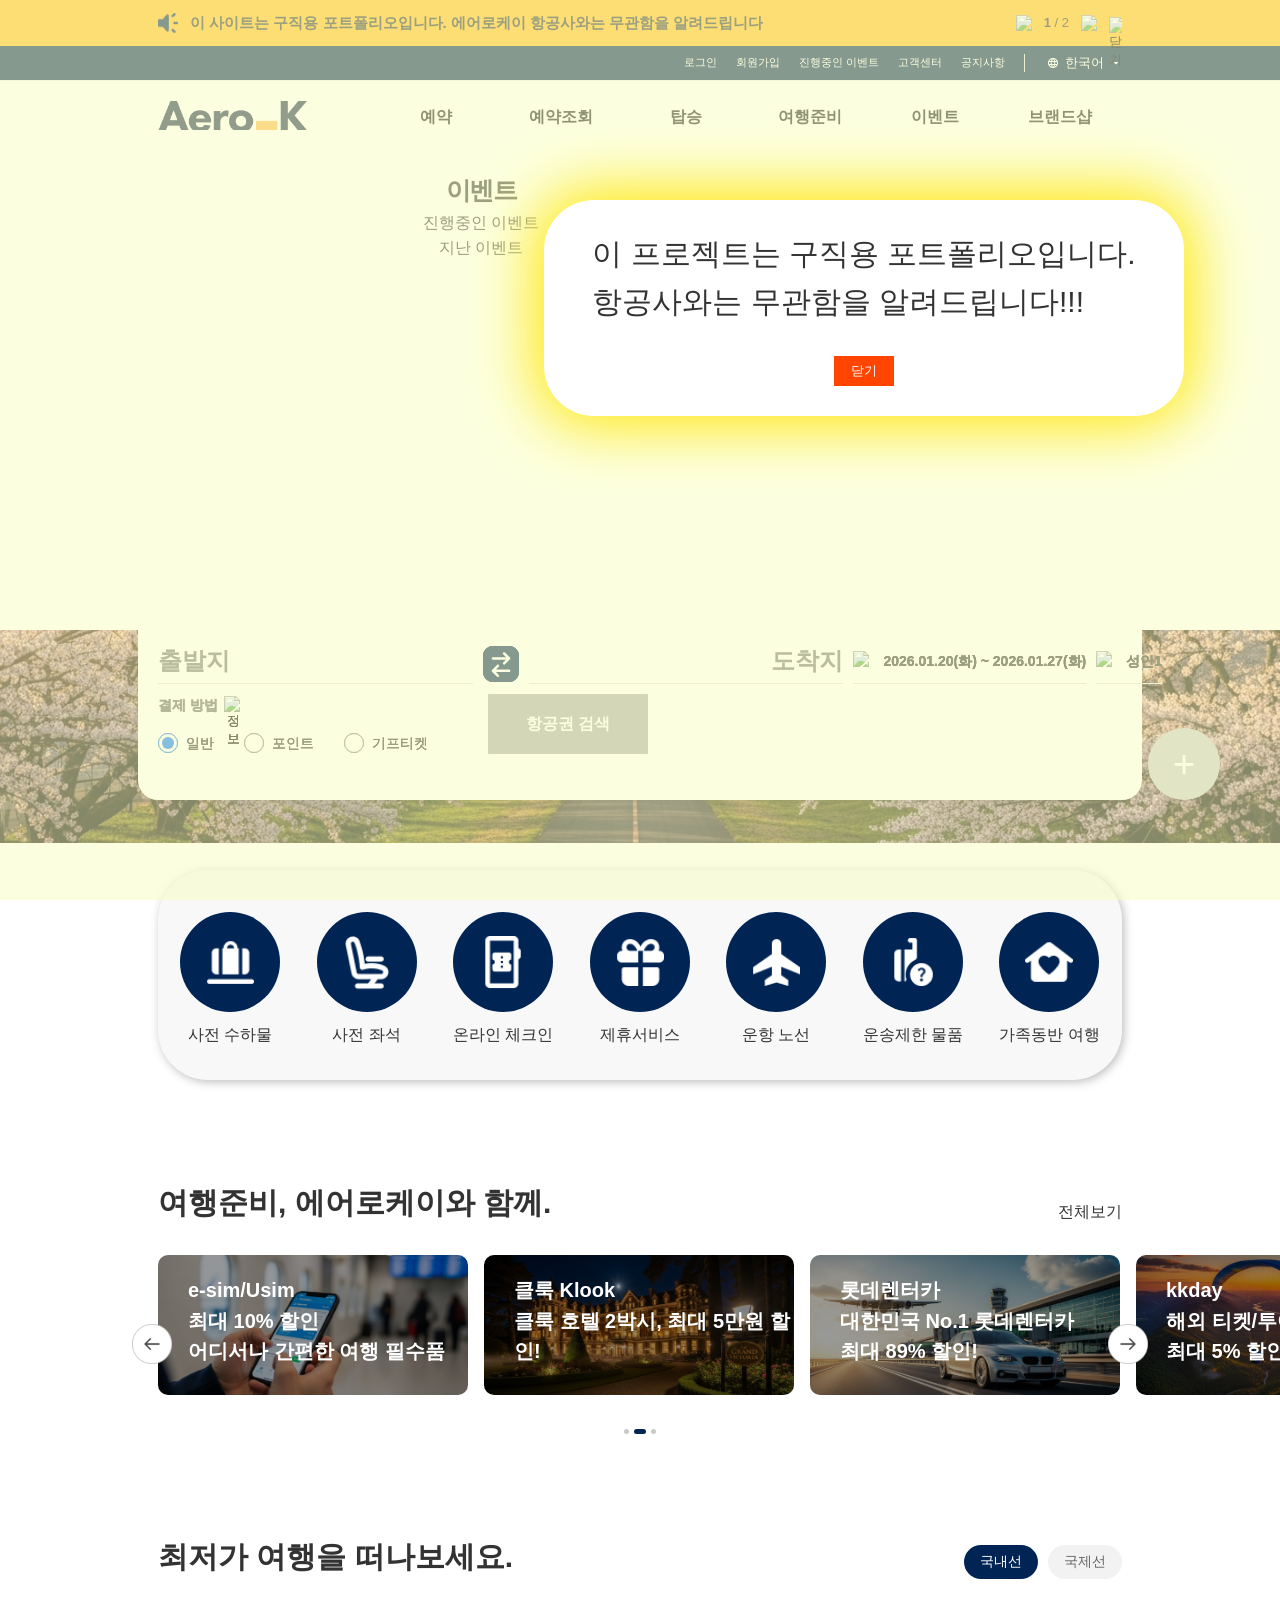
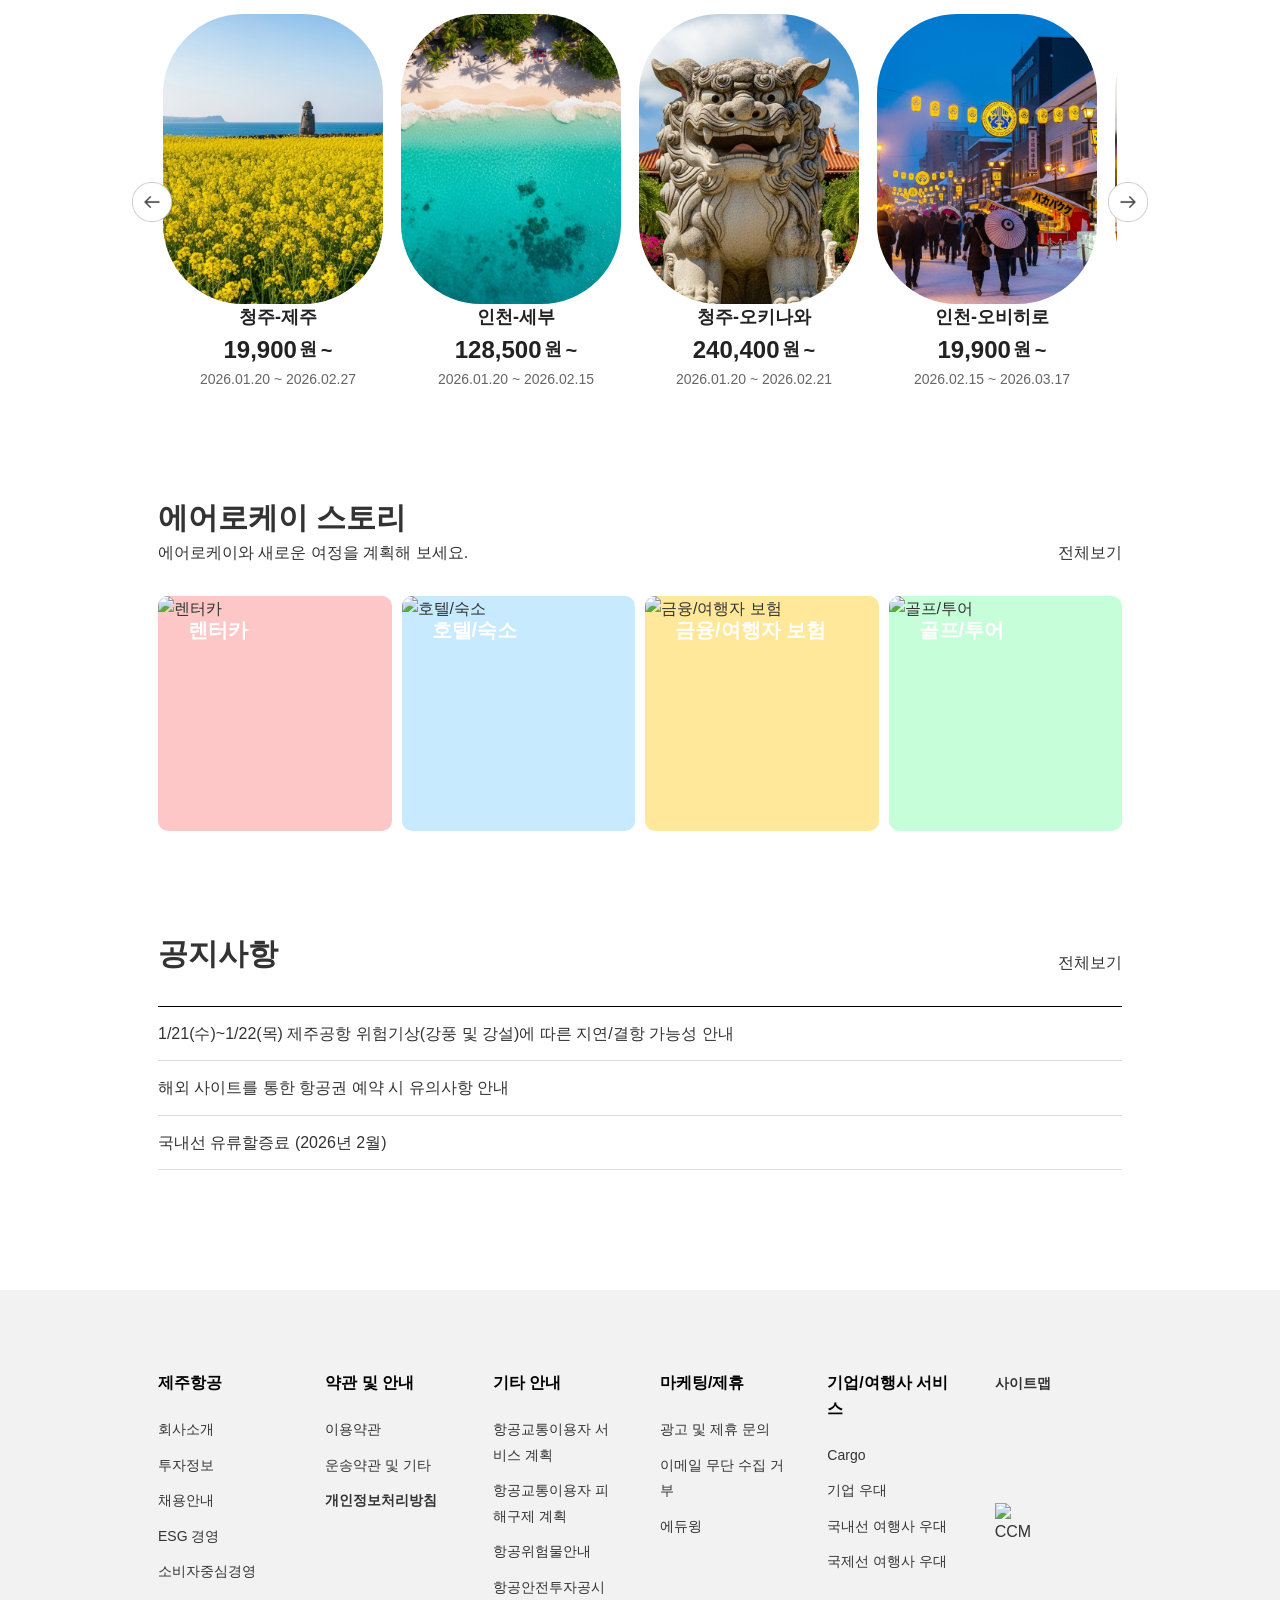
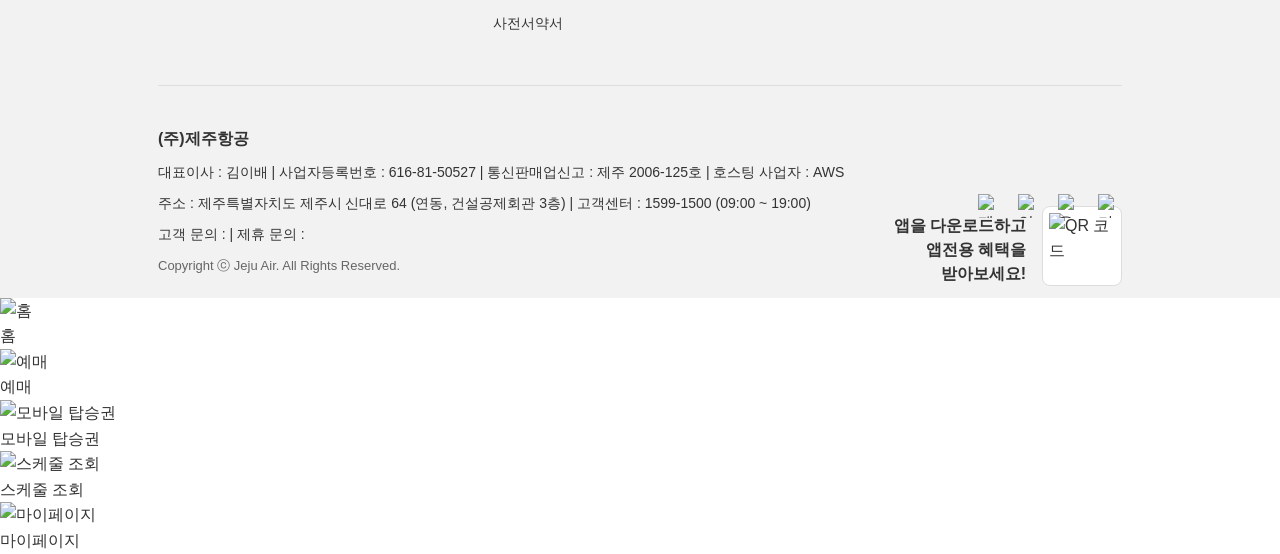
==== commit a1bd69aa: "0130" ====
--- a/index.html
+++ b/index.html
@@ -20,13 +20,13 @@
 
   <body>
     <!-- 알림팝업-->
-    <!-- <div class="popup-dim">
+    <div class="popup-dim">
     <div class="popup">
       이 프로젝트는 구직용 포트폴리오입니다.<br>
       항공사와는 무관함을 알려드립니다!!!<br>
       <button>닫기</button>
     </div>
-  </div>  -->
+  </div> 
 
     <!-- 헤더 -->
     <header class="header">
@@ -78,13 +78,202 @@
               <img src="images/aero-k-logo.png" alt="제주항공" />
             </a>
           </h1>
-          <nav class="nav-menu">
-            <a href="#" class="nav-item">예약</a>
-            <a href="#" class="nav-item">예약 조회</a>
-            <a href="#" class="nav-item">탑승</a>
-            <a href="#" class="nav-item">여행준비</a>
-            <a href="#" class="nav-item">브랜드샵</a>
-            <a href="#" class="nav-item">이벤트</a>
+          <nav class="nav">
+            <ul class="menu">
+              <li class="item dep1">
+                <!-- //.item.dep1.일번 -->
+                <a href="#" class="nav-item">예약</a>
+                <div class="mega">
+                  <div class="row">
+                    <div class="col">
+                      <h3>항공권</h3>
+                      <ul class="dep2">
+                        <li><a href="#">항공권 예매</a></li>
+                        <li><a href="#">가격으로 예매</a></li>
+                      </ul>
+                      <!-- //.dep2 -->
+                    </div>
+                    <div class="col">
+                      <h3>정보</h3>
+                      <ul class="dep2">
+                        <li><a href="#">운임 안내</a></li>
+                        <li><a href="#">단체 항공권 예매 안내</a></li>
+                        <li><a href="#">수수료 및 위약금 안내</a></li>
+                        <li><a href="#">운항 스케줄 및 운항 노선 안내</a></li>
+                        <li><a href="#">운항 정보</a></li>
+                        <li><a href="#">온라인 결제</a></li>
+                      </ul>
+                      <!-- //.dep2 -->
+                    </div>
+                    <div class="col">
+                      <h3>부가서비스</h3>
+                      <ul class="dep2">
+                        <li><a href="#">부가서비스</a></li>
+                        <li><a href="#">부가서비스 안내</a></li>
+                      </ul>
+                      <!-- //.dep2 -->
+                    </div>
+                    <!-- //.col -->
+                  </div>
+                  <!-- //.row -->
+                </div>
+                <!-- //.mega -->
+              </li>
+
+              <li class="item dep1">
+                <!-- //.item.dep1.이번 -->
+                <a href="#" class="nav-item">예약조회</a>
+                <div class="mega">
+                  <div class="row">
+                    <div class="col">
+                      <!-- h3+ul.dep2>li>a -->
+                      <ul class="dep2">
+                        <li><a href="#">비회원예약조회</a></li>
+                      </ul>
+                      <!-- //.dep2 -->
+                    </div>
+                    <!-- //.col -->
+                  </div>
+                  <!-- //.row -->
+                </div>
+                <!-- //.mega -->
+              </li>
+
+              <li class="item dep1">
+                <!-- //.item.dep1 삼번-->
+                <a href="#" class="nav-item">탑승</a>
+                <div class="mega">
+                  <div class="row">
+                    <div class="col">
+                      <h3>체크인</h3>
+                      <ul class="dep2">
+                        <li><a href="#">체크인</a></li>
+                        <li><a href="#">체크인 안내</a></li>
+                      </ul>
+                      <!-- //.dep2 -->
+                    </div>
+                    <div class="col">
+                      <h3>공항 정보</h3>
+                      <ul class="dep2">
+                        <li><a href="#">공항 정보</a></li>
+                        <li><a href="#">청주/인천공항</a></li>
+                        <li><a href="#">그 외 공항</a></li>
+                        <li><a href="#">출입국 규정 정보</a></li>
+                      </ul>
+                      <!-- //.dep2 -->
+                    </div>
+                    <div class="col">
+                      <h3>탑승 수속 안내</h3>
+                      <ul class="dep2">
+                        <li><a href="#">탑승 수속 안내</a></li>
+                        <li><a href="#">국내선</a></li>
+                        <li><a href="#">국제선</a></li>
+                      </ul>
+                      <!-- //.dep2 -->
+                    </div>
+                    <div class="col">
+                      <h3>기내서비스</h3>
+                      <ul class="dep2">
+                        <li><a href="#">기내서비스</a></li>
+                        <li><a href="#">Onboard Shop</a></li>
+                        <li><a href="#">기내 면세 판매</a></li>
+                      </ul>
+                      <!-- //.dep2 -->
+                    </div>
+                    <div class="col">
+                      <h3>항공기 정보</h3>
+                      <ul class="dep2">
+                        <li><a href="#">항공기 정보</a></li>
+                      </ul>
+                      <!-- //.dep2 -->
+                    </div>
+                    <!-- //.col -->
+                  </div>
+                  <!-- //.row -->
+                </div>
+                <!-- //.mega -->
+              </li>
+
+              <li class="item dep1">
+                <!-- //.item.dep1 사번-->
+                <a href="#" class="nav-item">여행준비</a>
+                <div class="mega">
+                  <div class="row">
+                    <div class="col">
+                      <!-- h3+ul.dep2>li>a -->
+                      <h3>수하물</h3>
+                      <ul class="dep2">
+                        <li><a href="#">기내 휴대 수하물</a></li>
+                        <li><a href="#">위탁 수하물</a></li>
+                        <li><a href="#">특수 수하물</a></li>
+                        <li><a href="#">운송 제한 물품</a></li>
+                        <li><a href="#">수하물 배상</a></li>
+                      </ul>
+                      <!-- //.dep2 -->
+                    </div>
+                    <div class="col">
+                      <h3>도움이 필요한 승객</h3>
+                      <ul class="dep2">
+                        <li><a href="#">임산부 승객</a></li>
+                        <li><a href="#">유아 동반 여행</a></li>
+                        <li><a href="#">몸이 불편한 승객</a></li>
+                        <li><a href="#">혼자 여행하는 어린이</a></li>
+                      </ul>
+                      <!-- //.dep2 -->
+                    </div>
+                    <div class="col">
+                      <h3>에어로케이</h3>
+                      <ul class="dep2">
+                        <li><a href="#">에어로케이</a></li>
+                        <li><a href="#">국가별</a></li>
+                      </ul>
+                      <!-- //.dep2 -->
+                    </div>
+                    <!-- //.col -->
+                    <div class="col">
+                      <h3>제휴서비스</h3>
+                      <ul class="dep2">
+                        <li><a href="#">여행상품</a></li>
+                        <li><a href="#">호텔 / 숙박</a></li>
+                        <li><a href="#">렌터카</a></li>
+                        <li><a href="#">액티비티</a></li>
+                        <li><a href="#">기타</a></li>
+                      </ul>
+                      <!-- //.dep2 -->
+                    </div>
+                    <!-- //.col -->
+                  </div>
+                  <!-- //.row -->
+                </div>
+                <!-- //.mega -->
+              </li>
+              <li class="item dep1">
+                <!-- //.item.dep1 오번-->
+                <a href="#" class="nav-item">이벤트</a>
+                <div class="mega">
+                  <div class="row">
+                    <div class="col">
+                      <h3>이벤트</h3>
+                      <ul class="dep2">
+                        <li><a href="#">진행중인 이벤트</a></li>
+                        <li><a href="#">지난 이벤트</a></li>
+                      </ul>
+                      <!-- //.dep2 -->
+                    </div>
+                  </div>
+                  <!-- //.row -->
+                </div>
+                <!-- //.mega -->
+              </li>
+              <li class="item dep1">
+                <!-- //.item.dep1 육번-->
+                <a href="#" class="nav-item">브랜드샵</a>
+                <!-- //.mega -->
+              </li>
+
+
+            </ul>
+            <!-- //.menu -->
           </nav>
         </div>
       </div>
--- a/styles.css
+++ b/styles.css
@@ -16,6 +16,8 @@
   color: #333;
   line-height: 1.6;
   overflow-x: hidden;
+  margin: 0;
+  padding: 0;
 }
 
 a {
@@ -56,6 +58,7 @@
   right: 0;
   background: #ffffff;
   z-index: 1000;
+  width: 100%;
 }
 
 /* 공지사항 배너 */
@@ -196,35 +199,89 @@
 .main-nav {
   background: #ffffff;
   height: 76px;
-  display: flex;
-  align-items: center;
+  padding: 20px;
+  margin: auto;
 }
 
 .main-nav-container {
   max-width: 1004px;
   margin: 0 auto;
+  display: flex;
   padding: 0 20px;
-  display: flex;
+  position: relative;
   align-items: center;
-  position: relative;
 }
 
 .logo {
   width: 150px;
-  margin-right: 66px;
-}
-
-.logo img {
-  width: 100%;
-}
-
-.nav-menu {
+  flex-shrink: 0;
+}
+
+
+.nav {
+  width: 70%;
   display: flex;
   gap: 46px;
   flex: 1;
-  margin-left: 100px;
-}
-
+  margin-left: 66px;
+  position: relative;
+}
+
+/* =====================================복붙시작====== */
+
+
+.mega{
+width: 100vw;
+background-color: rgb(255, 255, 255);
+position: absolute;
+left: 50%;
+transform: translateX(-50%);
+top: 100%;
+height: 500px; /* 추후0으로 변경 */
+overflow: hidden;
+transition: height 0.3s ease;
+z-index: 1000;
+padding: 20px 0; /* 추후 삭제 */
+}
+.mega h3{
+  font-size: 25px;
+  font-weight: bold;
+  letter-spacing: -1.5px;
+
+}
+.menu{
+  display: flex;
+  width: 100%;
+  max-width: 80vw; 
+  margin: auto;
+  text-align: center;
+}
+.dep1{
+  width:calc(100%/6);
+  position: relative;
+}
+
+/* 메가에 .on붙으면 메가 상태바꿔 (자바스크립트로 갈게) */
+
+/* 추후 주석처리 해제 */
+/* .dep1.on .mega{
+  height: auto;
+  padding: 20px 0;
+} */
+
+.row{
+  display: flex;
+  max-width: 80vw;
+  margin: auto;
+  gap: 10%;
+  text-align: center;
+  padding:20px 0 40px;
+  justify-content: space-between;
+  white-space: nowrap; /* 이건 글자 줄바꿈 안함 */
+  opacity: 1;
+}
+
+/* =====================================복붙끝====== */
 .nav-item {
   font-size: 16px;
   font-weight: 700;
@@ -248,7 +305,7 @@
   z-index: 999;
 }
 .nav-item:hover::before {
-  width: 100px;
+  width: 100%;
 }
 
 .nav-icon {
@@ -398,14 +455,6 @@
   flex-wrap: wrap;
 display: flex;
 }
-/* .route >div {
-  position: absolute;
-  background: rgba(255, 255, 255, 0.5);
-  top: 0;
-  left: 0;
-  padding: 1em;
-  display: none;
-} */
 
 .route-field {
   flex: 1;
@@ -602,7 +651,7 @@
   position: relative;
 }
 .benefits-inner {
-  width: 964px;
+  width: 1004px;
   /* overflow: hidden; */
 }
 
@@ -706,7 +755,7 @@
 .price-slider {
   position: relative;
   padding: 5px;
-  width: 964px;
+  width: 1004;
 }
 .price-list {
   overflow: hidden;
@@ -2020,3 +2069,8 @@
   background-color: #f9ffc388;
   z-index: 9998;
 }
+@media (max-width: 768px) {
+  .mega {
+    display: none; 
+  }
+}
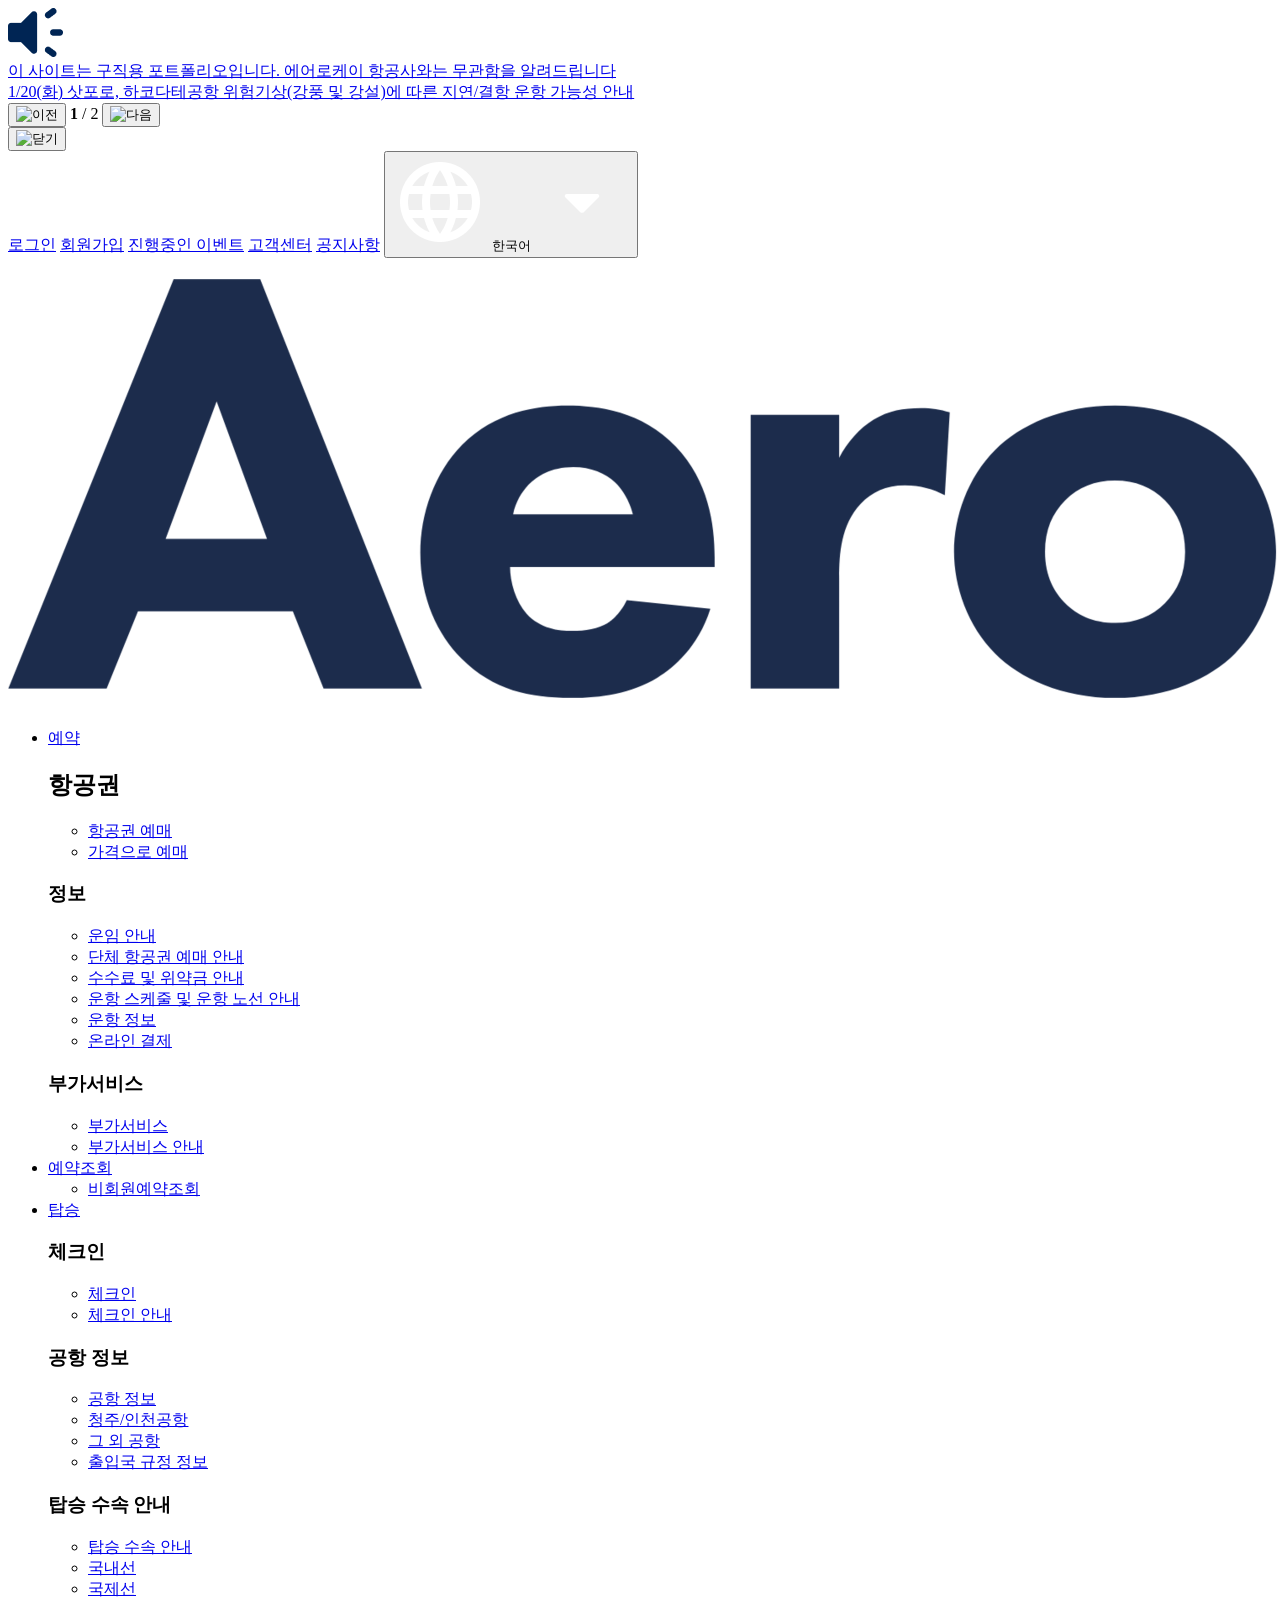
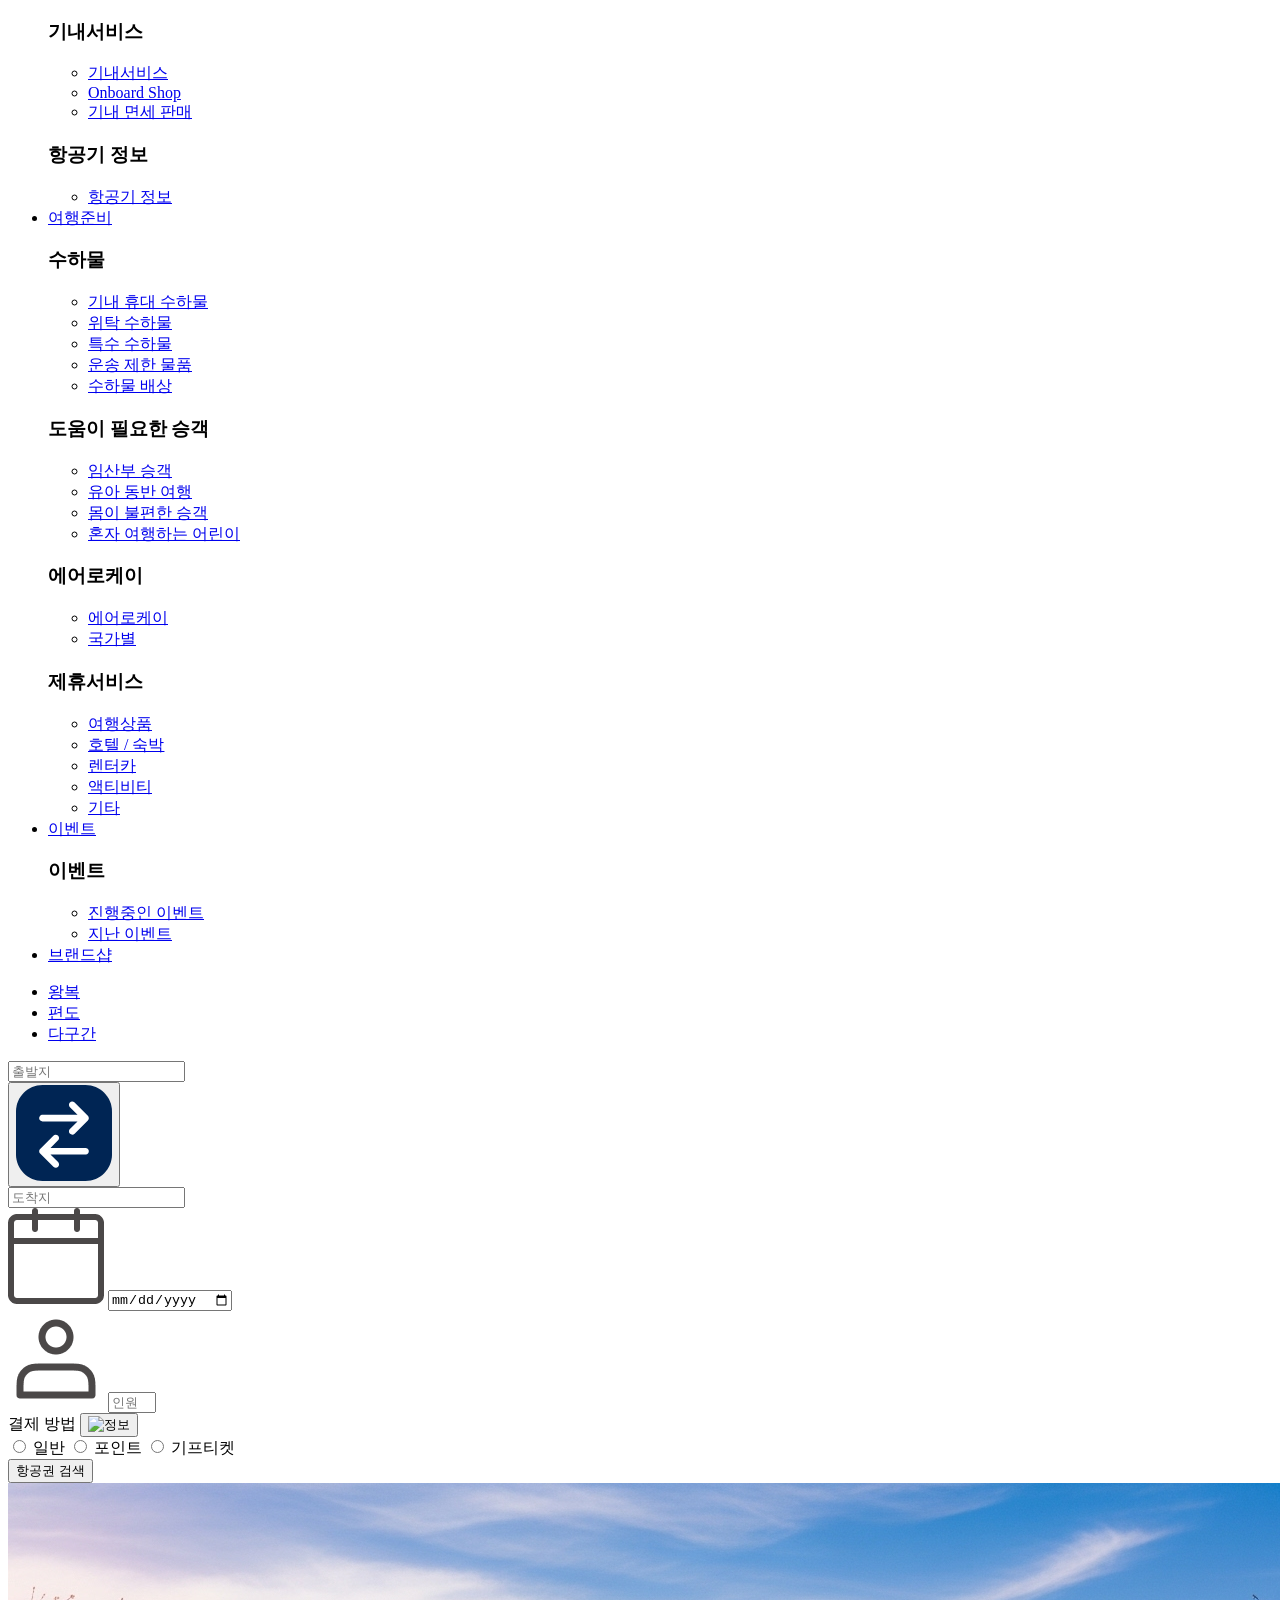
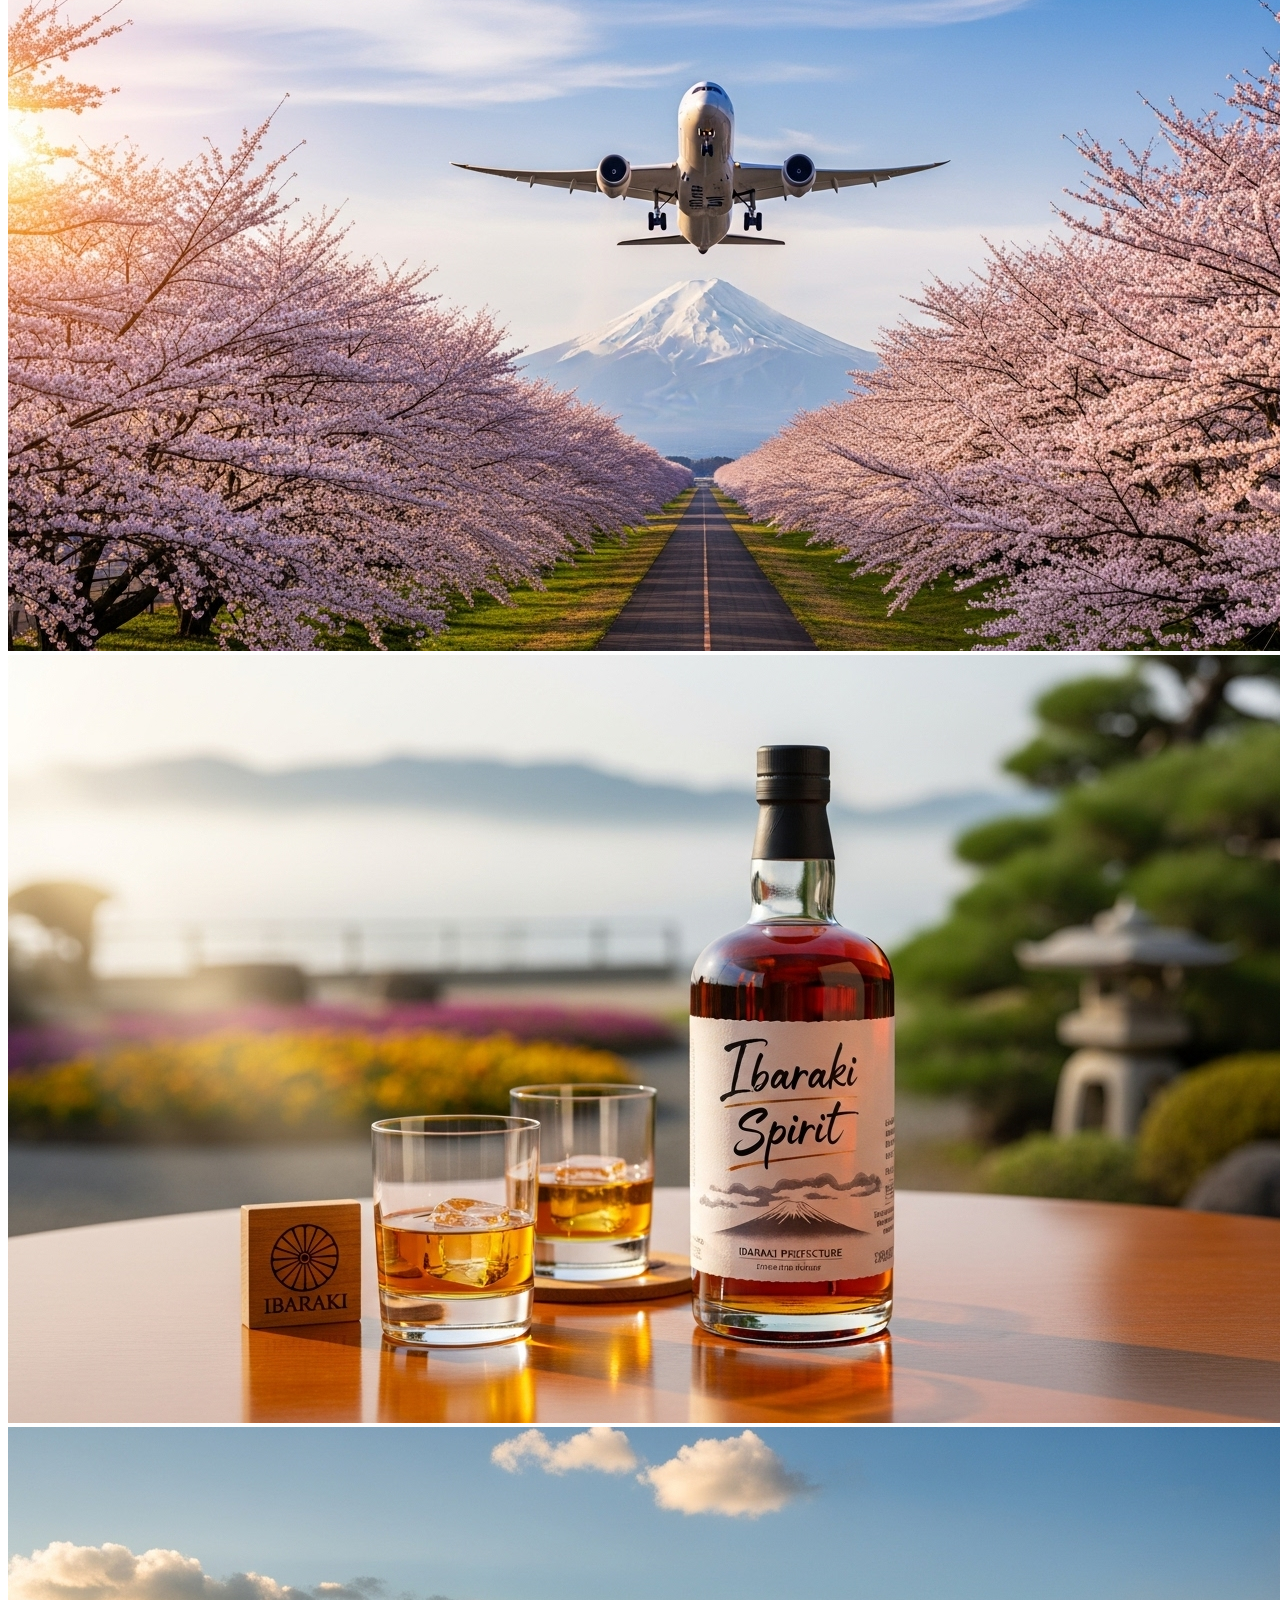
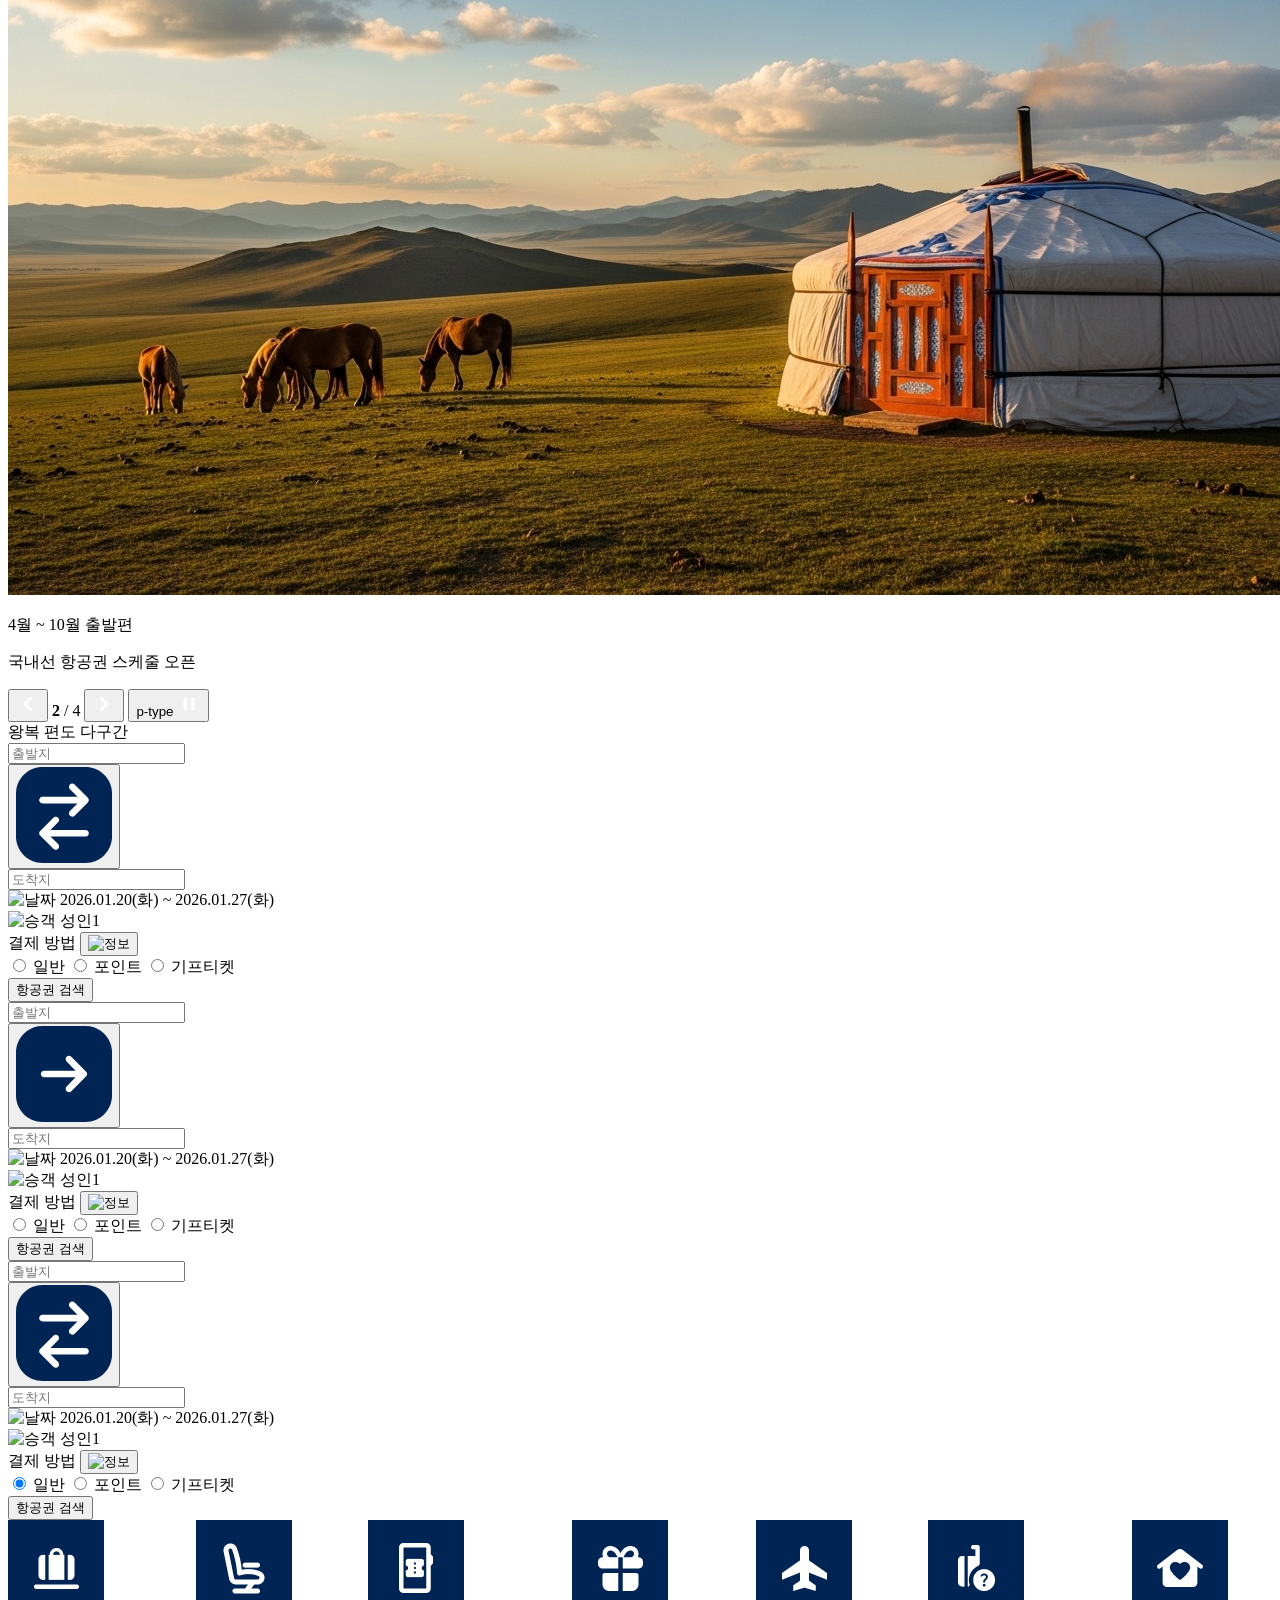
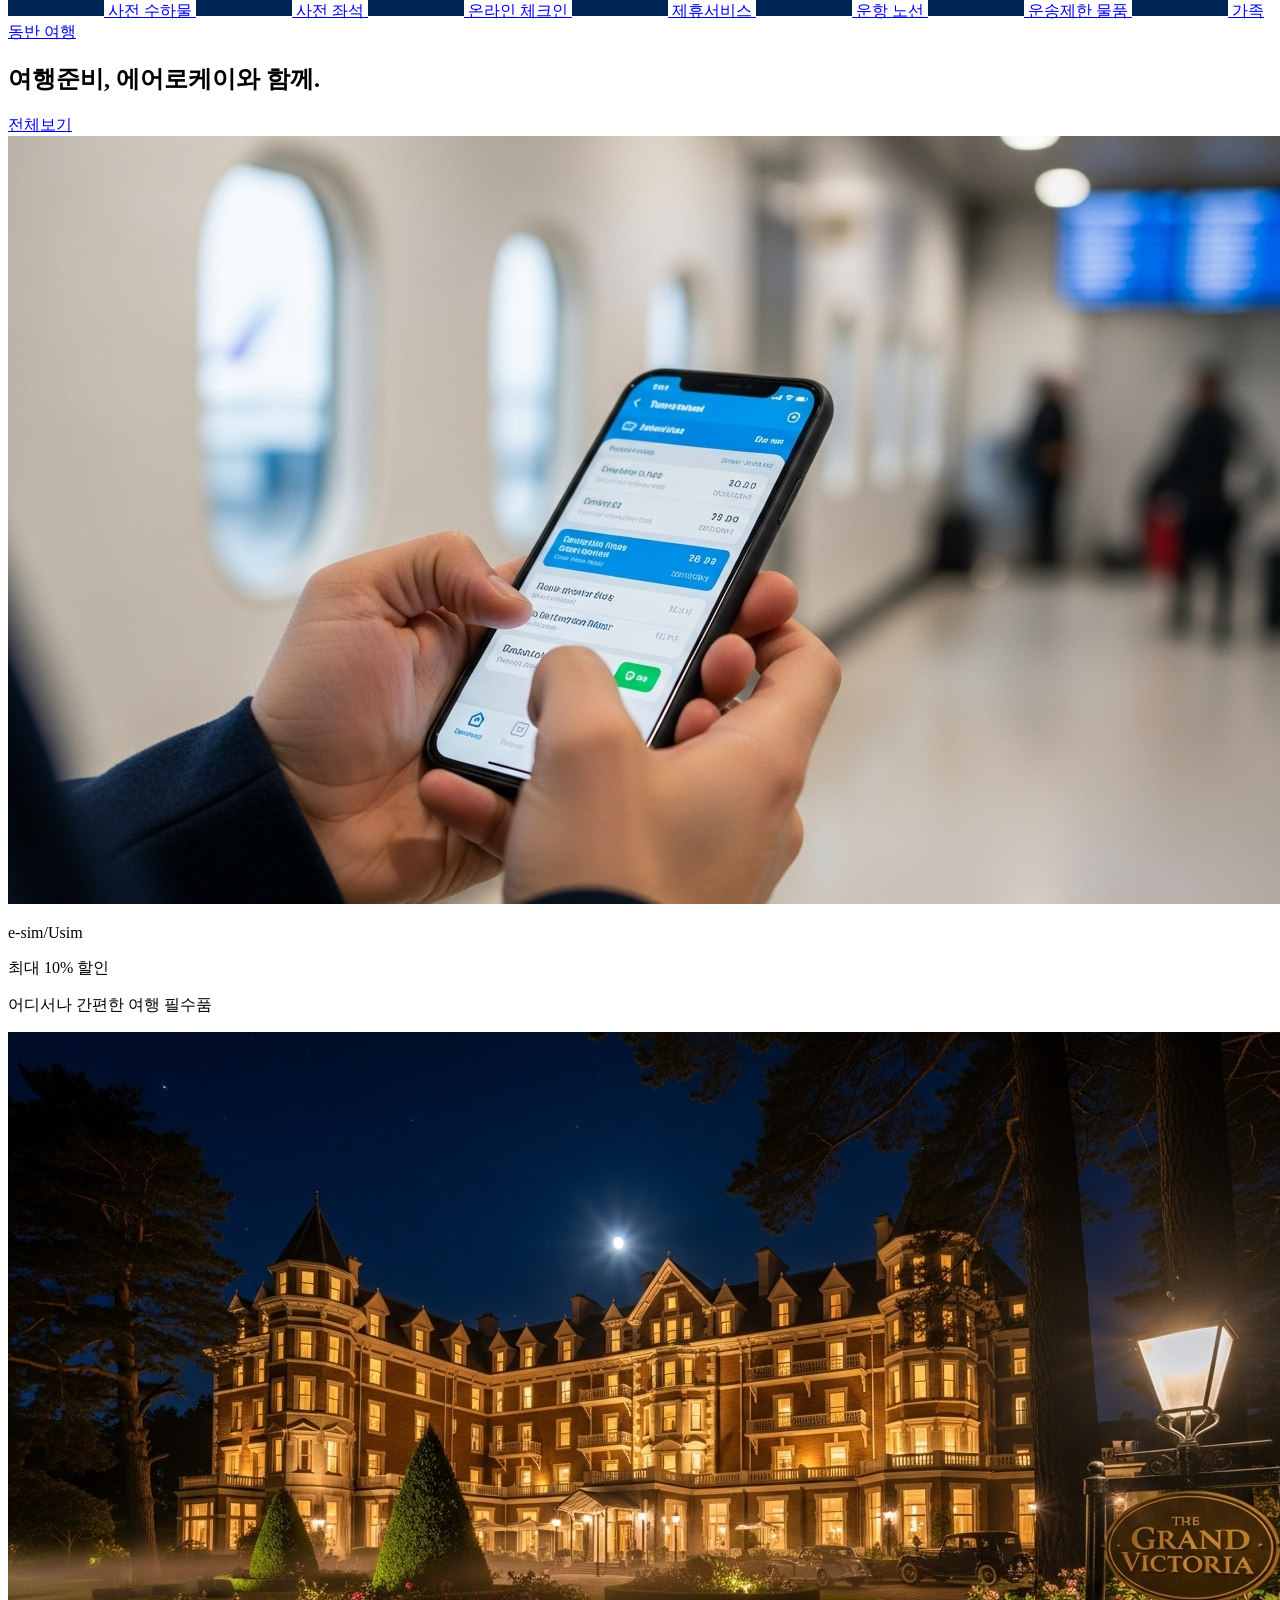
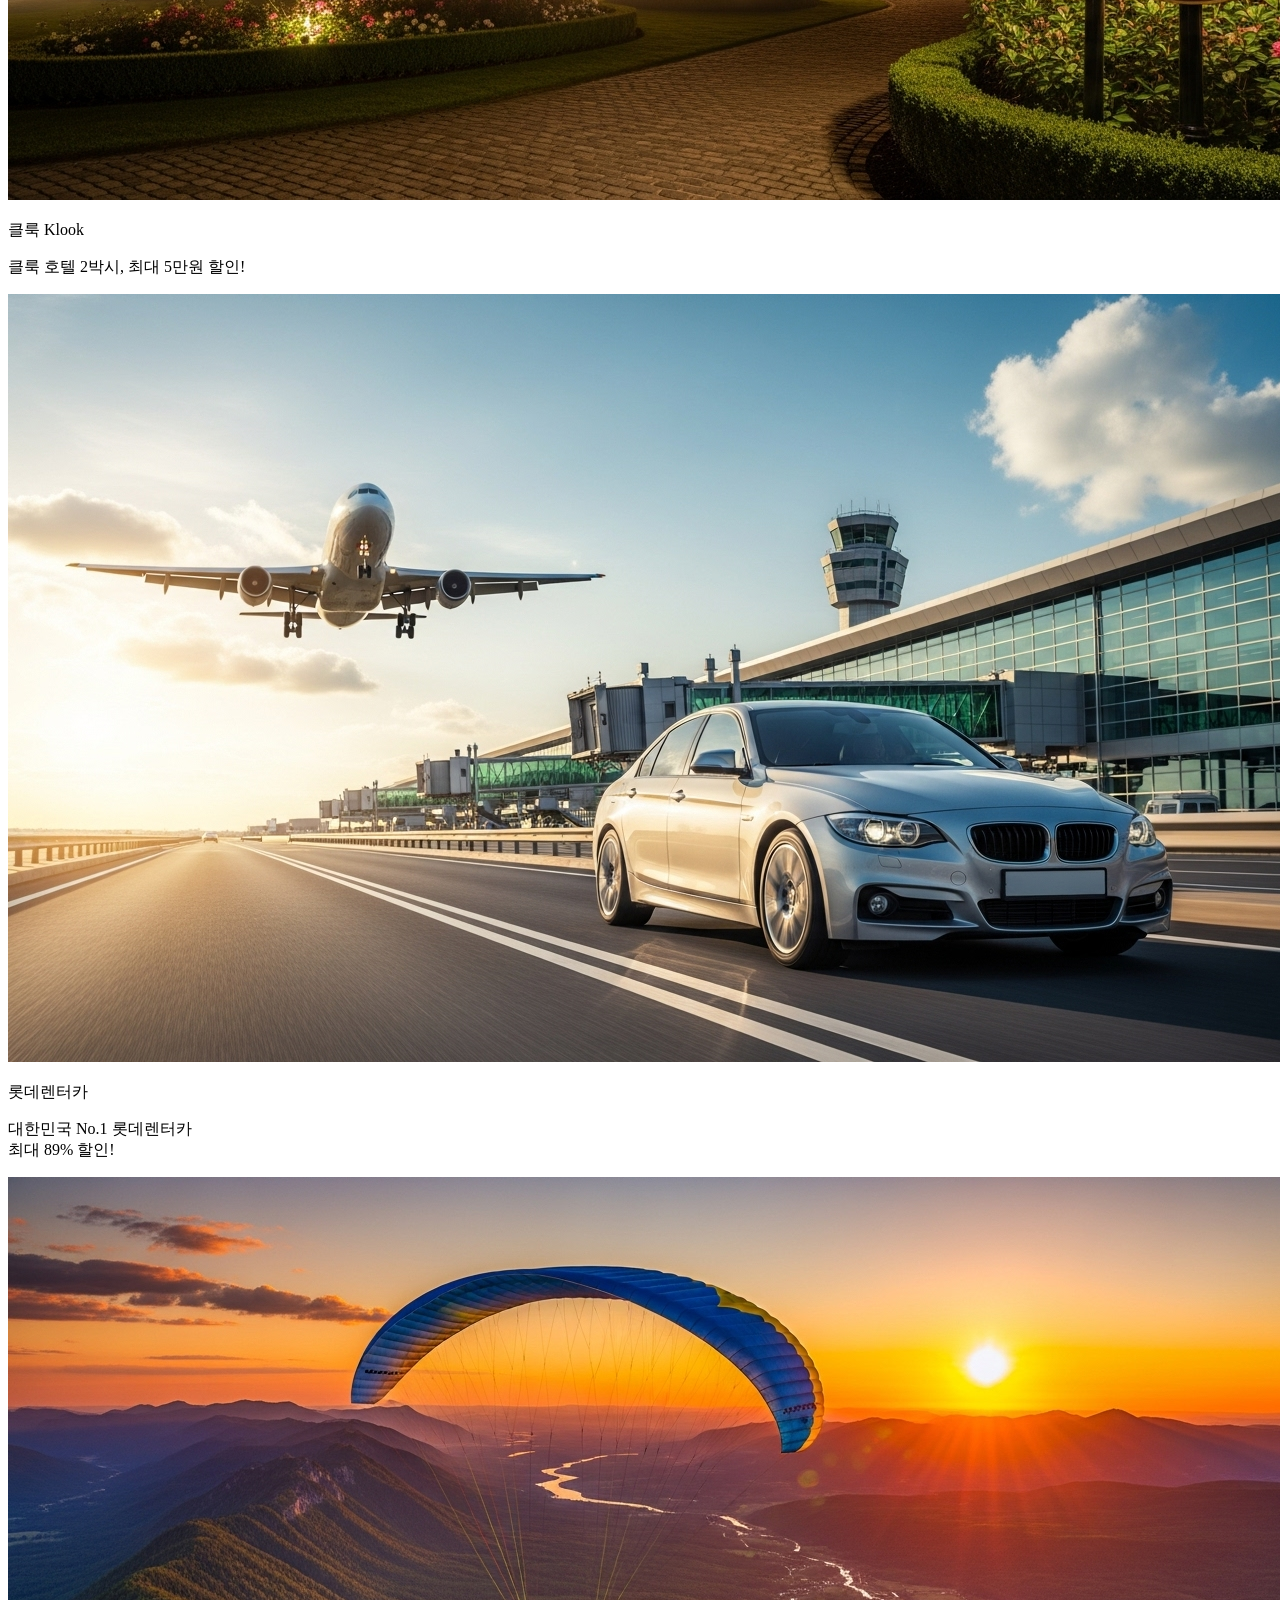
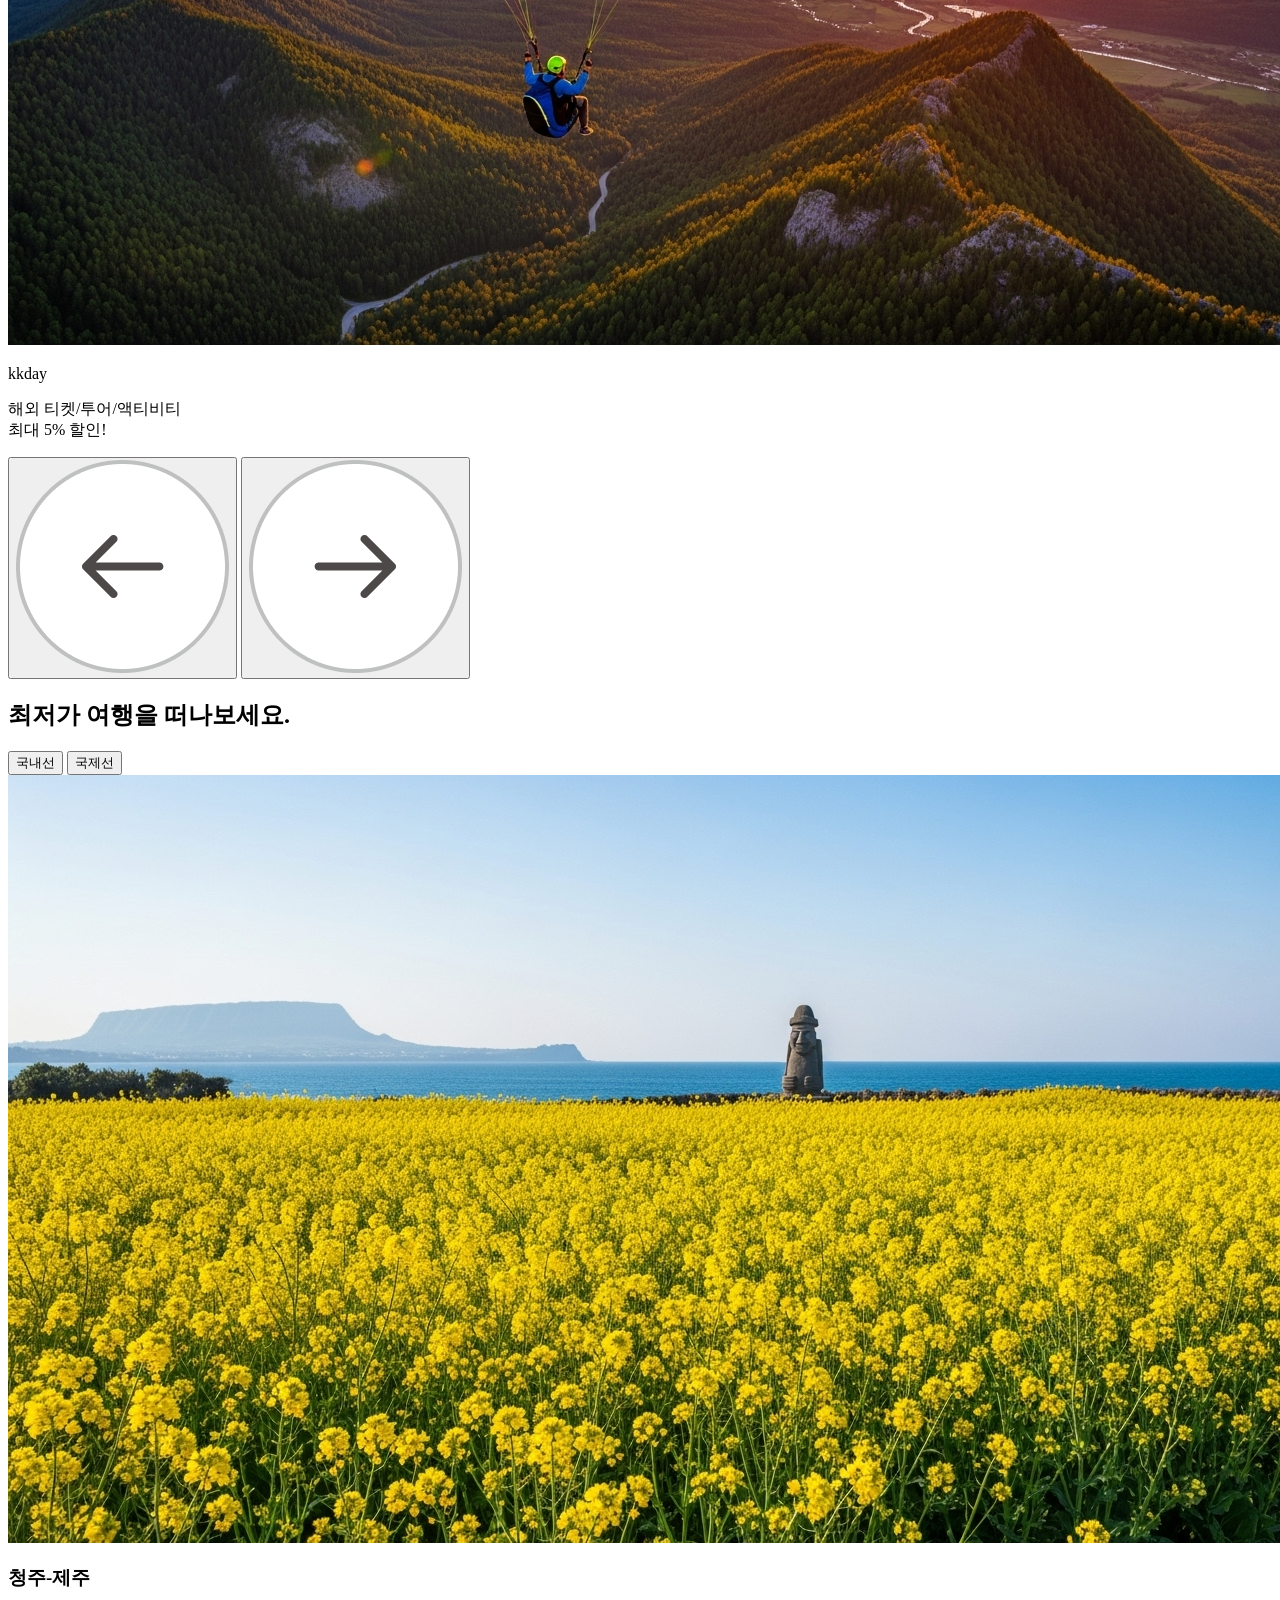
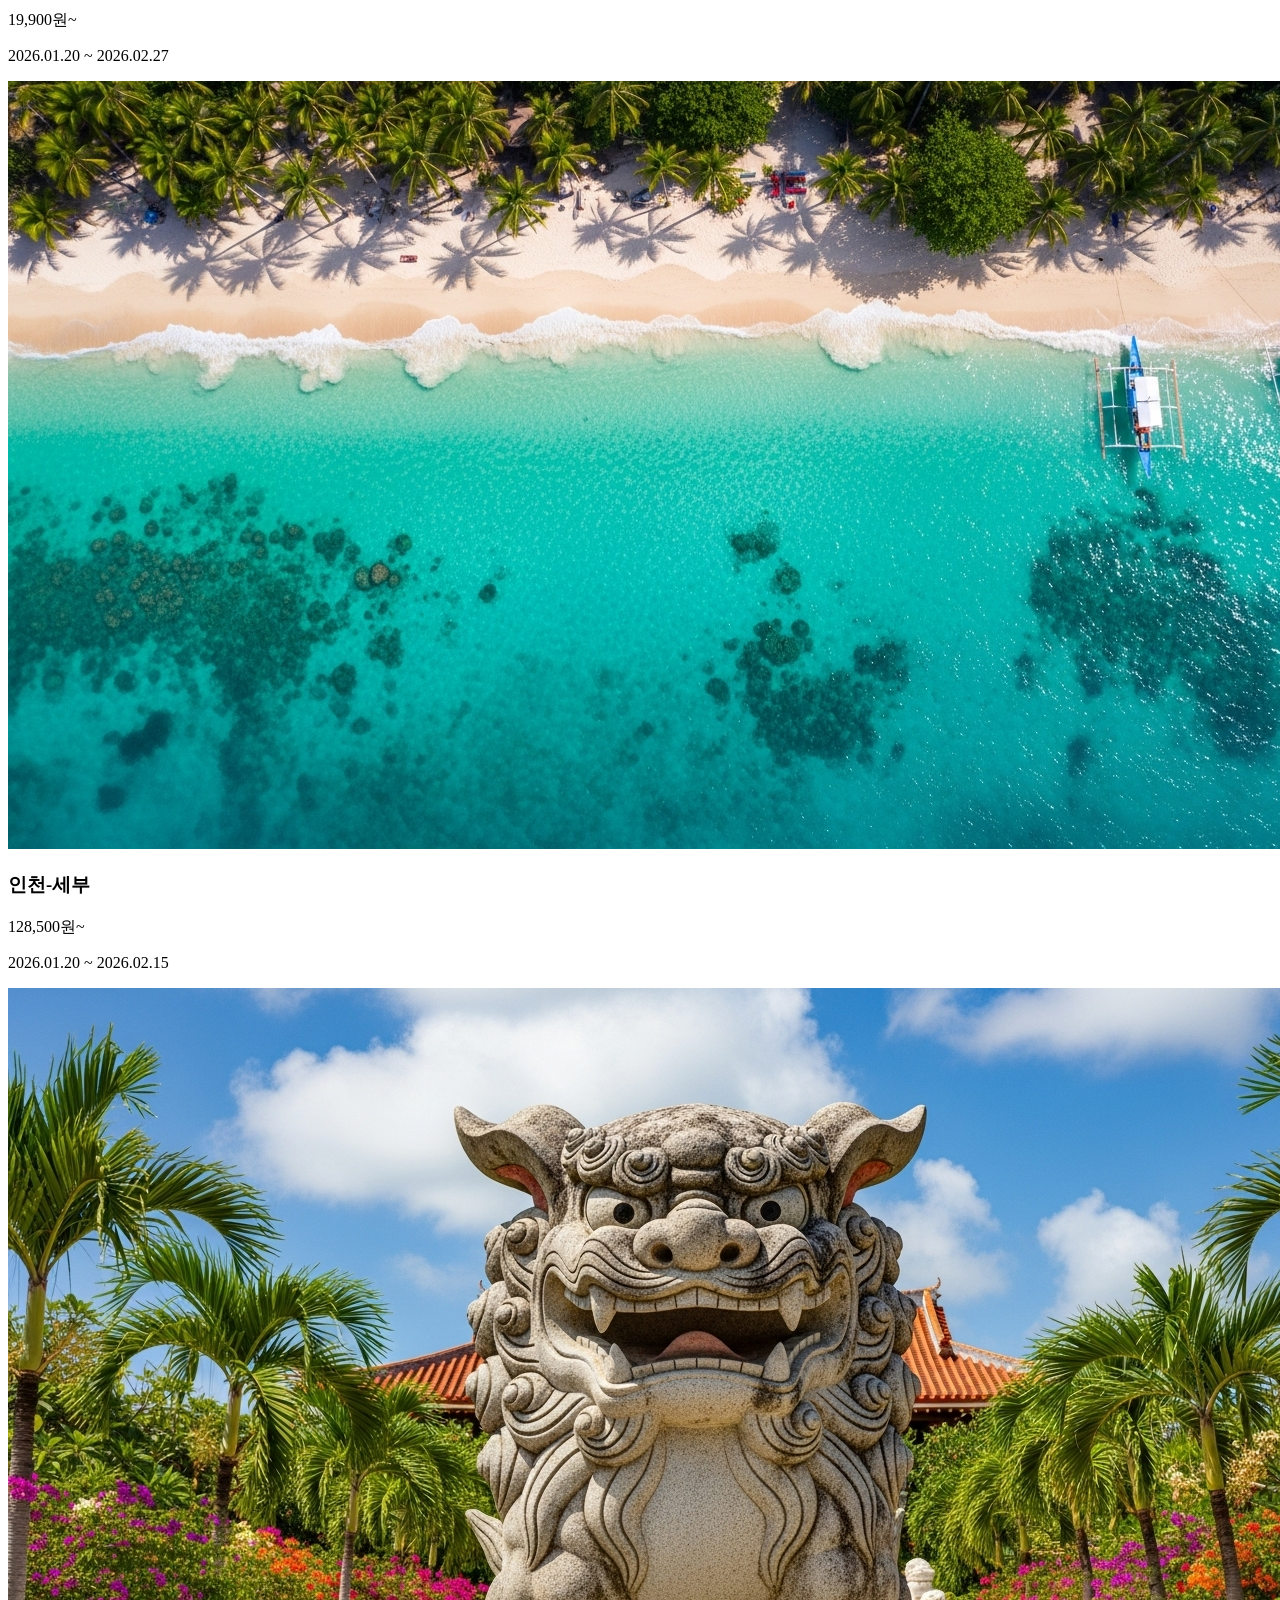
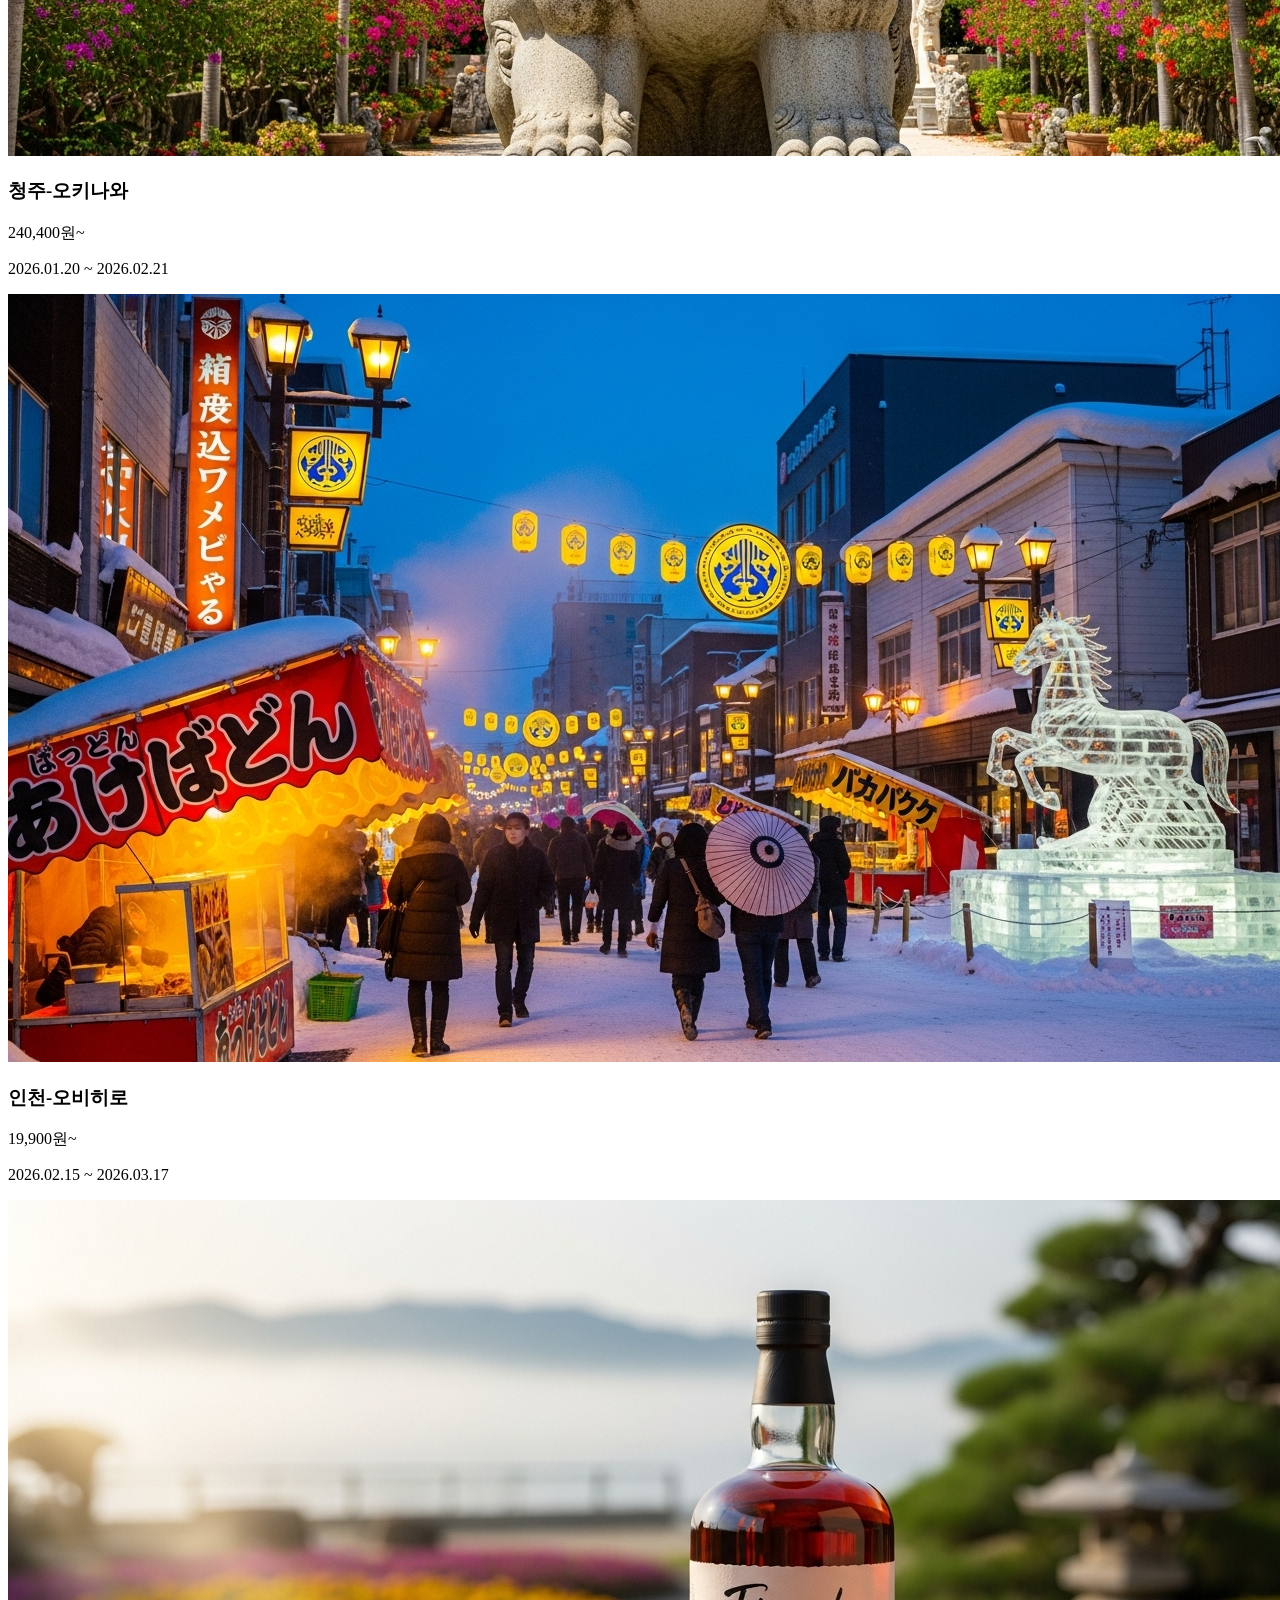
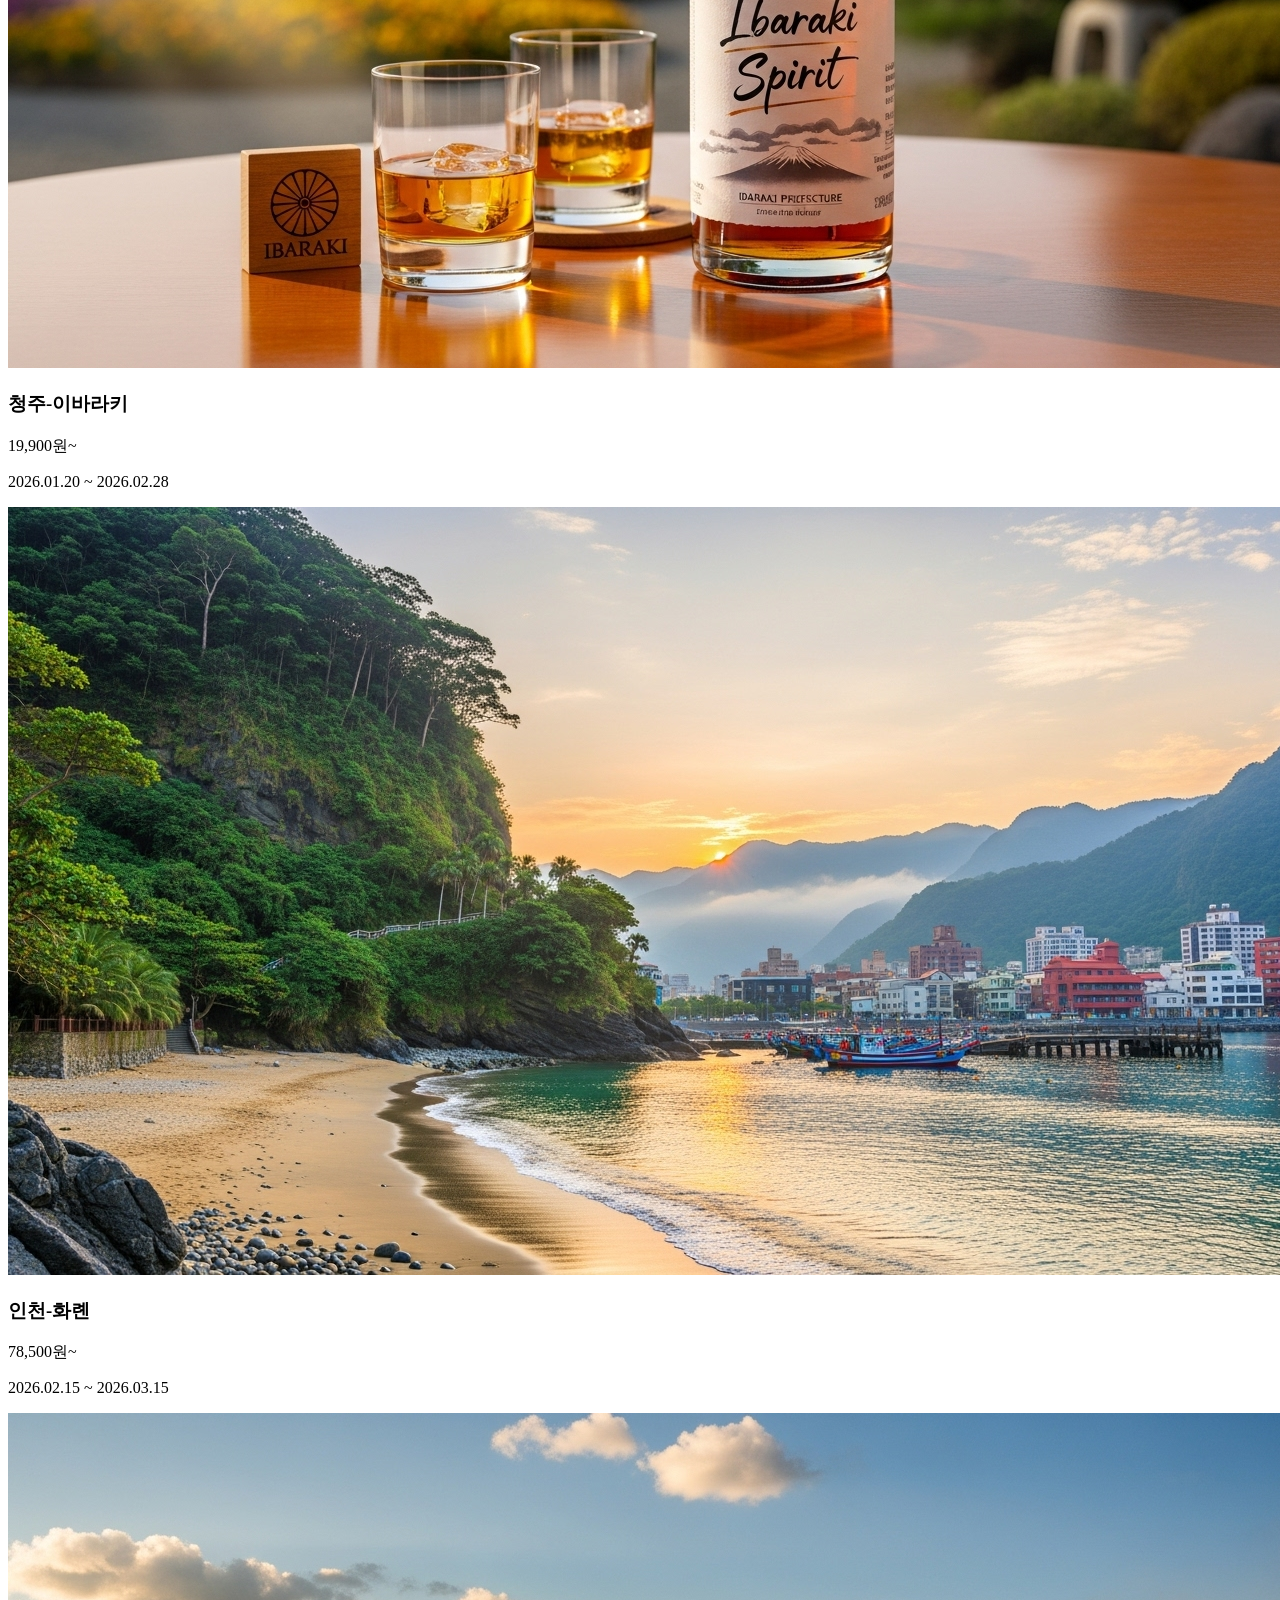
==== commit 83228370: "0202" ====
--- a/index.html
+++ b/index.html
@@ -1,343 +1,314 @@
 <!doctype html>
 <html lang="ko">
-  <head>
-    <!-- Google tag (gtag.js) -->
-    <script async src="https://www.googletagmanager.com/gtag/js?id=G-8CGRXGRFQY"></script>
-    <script>
-      window.dataLayer = window.dataLayer || [];
-      function gtag() {
-        dataLayer.push(arguments);
-      }
-      gtag("js", new Date());
 
-      gtag("config", "G-8CGRXGRFQY");
-    </script>
-    <meta charset="UTF-8" />
-    <meta name="viewport" content="width=device-width, initial-scale=1.0" />
-    <title>제주항공 - 원태림</title>
-    <link rel="stylesheet" href="styles.css" />
-  </head>
+<head>
+  <!-- Google tag (gtag.js) -->
+  <script async src="https://www.googletagmanager.com/gtag/js?id=G-8CGRXGRFQY"></script>
+  <script>
+    window.dataLayer = window.dataLayer || [];
+    function gtag() {
+      dataLayer.push(arguments);
+    }
+    gtag("js", new Date());
 
-  <body>
-    <!-- 알림팝업-->
-    <div class="popup-dim">
-    <div class="popup">
-      이 프로젝트는 구직용 포트폴리오입니다.<br>
-      항공사와는 무관함을 알려드립니다!!!<br>
+    gtag("config", "G-8CGRXGRFQY");
+  </script>
+  <meta charset="UTF-8" />
+  <meta name="viewport" content="width=device-width, initial-scale=1.0" />
+  <title>제주항공 - 원태림</title>
+  <link rel="stylesheet" href="https://cdn.jsdelivr.net/npm/swiper@12/swiper-bundle.min.css" />
+  <link rel="stylesheet" href="css/styles.css" />
+</head>
+
+<body>
+  <!-- 알림팝업-->
+  <div class="popup-dim">
+    <div class="popup"> 이 프로젝트는 구직용 포트폴리오입니다.<br /> 항공사와는 무관함을 알려드립니다!!!<br />
       <button>닫기</button>
     </div>
-  </div> 
-
-    <!-- 헤더 -->
-    <header class="header">
-      <!-- 공지사항 배너 -->
-      <div class="news-banner">
-        <div class="news-container">
-          <img src="images/icon/notice.png" alt="알림" class="news-icon" />
-          <div class="news-content">
-            <div class="news-item active">
-              <a href="#" class="news-link">이 사이트는 구직용 포트폴리오입니다. 에어로케이 항공사와는 무관함을 알려드립니다</a>
-            </div>
-            <div class="news-item">
-              <a href="#" class="news-link">1/20(화) 삿포로, 하코다테공항 위험기상(강풍 및 강설)에 따른 지연/결항 운항 가능성 안내</a>
-            </div>
-          </div>
-          <div class="news-controls">
-            <button class="news-prev">
-              <img src="https://placehold.co/16x16/333333/ffffff?text=%3C" alt="이전" />
-            </button>
-            <span class="news-indicator"> <strong>1</strong> / 2 </span>
-            <button class="news-next">
-              <img src="https://placehold.co/16x16/333333/ffffff?text=%3E" alt="다음" />
-            </button>
-          </div>
-          <button class="news-close">
-            <img src="https://placehold.co/13x13/333333/ffffff?text=X" alt="닫기" />
+  </div>
+  <!-- 헤더 -->
+  <header class="header">
+    <!-- 공지사항 배너 -->
+    <div class="news-banner">
+      <div class="news-container">
+        <img src="images/icon/notice.png" alt="알림" class="news-icon" />
+        <div class="news-content">
+          <div class="news-item active">
+            <a href="#" class="news-link">이 사이트는 구직용 포트폴리오입니다. 에어로케이 항공사와는 무관함을 알려드립니다</a>
+          </div>
+          <div class="news-item">
+            <a href="#" class="news-link">1/20(화) 삿포로, 하코다테공항 위험기상(강풍 및 강설)에 따른 지연/결항 운항 가능성 안내</a>
+          </div>
+        </div>
+        <div class="news-controls">
+          <button class="news-prev">
+            <img src="https://placehold.co/16x16/333333/ffffff?text=%3C" alt="이전" />
           </button>
-        </div>
-      </div>
-
-      <!-- 상단 메뉴 -->
-      <div class="top-menu">
-        <div class="top-menu-container">
-          <nav class="top-menu-nav">
-            <a href="#">로그인</a>
-            <a href="#">회원가입</a>
-            <a href="#">진행중인 이벤트</a>
-            <a href="#">고객센터</a>
-            <a href="#">공지사항</a>
-            <button class="lang-btn"><img src="images/icon/mdi_web.png" alt="언어" /> 한국어 <img src="images/icon/arrow-down.png" alt="화살표" /></button>
-          </nav>
-        </div>
-      </div>
-      <!-- 메인 네비게이션 -->
-      <div class="main-nav">
-        <div class="main-nav-container">
-          <h1 class="logo">
-            <a href="#">
-              <img src="images/aero-k-logo.png" alt="제주항공" />
-            </a>
-          </h1>
-          <nav class="nav">
-            <ul class="menu">
-              <li class="item dep1">
-                <!-- //.item.dep1.일번 -->
-                <a href="#" class="nav-item">예약</a>
-                <div class="mega">
-                  <div class="row">
-                    <div class="col">
-                      <h3>항공권</h3>
-                      <ul class="dep2">
-                        <li><a href="#">항공권 예매</a></li>
-                        <li><a href="#">가격으로 예매</a></li>
-                      </ul>
-                      <!-- //.dep2 -->
-                    </div>
-                    <div class="col">
-                      <h3>정보</h3>
-                      <ul class="dep2">
-                        <li><a href="#">운임 안내</a></li>
-                        <li><a href="#">단체 항공권 예매 안내</a></li>
-                        <li><a href="#">수수료 및 위약금 안내</a></li>
-                        <li><a href="#">운항 스케줄 및 운항 노선 안내</a></li>
-                        <li><a href="#">운항 정보</a></li>
-                        <li><a href="#">온라인 결제</a></li>
-                      </ul>
-                      <!-- //.dep2 -->
-                    </div>
-                    <div class="col">
-                      <h3>부가서비스</h3>
-                      <ul class="dep2">
-                        <li><a href="#">부가서비스</a></li>
-                        <li><a href="#">부가서비스 안내</a></li>
-                      </ul>
-                      <!-- //.dep2 -->
-                    </div>
-                    <!-- //.col -->
-                  </div>
-                  <!-- //.row -->
-                </div>
-                <!-- //.mega -->
-              </li>
-
-              <li class="item dep1">
-                <!-- //.item.dep1.이번 -->
-                <a href="#" class="nav-item">예약조회</a>
-                <div class="mega">
-                  <div class="row">
-                    <div class="col">
-                      <!-- h3+ul.dep2>li>a -->
-                      <ul class="dep2">
-                        <li><a href="#">비회원예약조회</a></li>
-                      </ul>
-                      <!-- //.dep2 -->
-                    </div>
-                    <!-- //.col -->
-                  </div>
-                  <!-- //.row -->
-                </div>
-                <!-- //.mega -->
-              </li>
-
-              <li class="item dep1">
-                <!-- //.item.dep1 삼번-->
-                <a href="#" class="nav-item">탑승</a>
-                <div class="mega">
-                  <div class="row">
-                    <div class="col">
-                      <h3>체크인</h3>
-                      <ul class="dep2">
-                        <li><a href="#">체크인</a></li>
-                        <li><a href="#">체크인 안내</a></li>
-                      </ul>
-                      <!-- //.dep2 -->
-                    </div>
-                    <div class="col">
-                      <h3>공항 정보</h3>
-                      <ul class="dep2">
-                        <li><a href="#">공항 정보</a></li>
-                        <li><a href="#">청주/인천공항</a></li>
-                        <li><a href="#">그 외 공항</a></li>
-                        <li><a href="#">출입국 규정 정보</a></li>
-                      </ul>
-                      <!-- //.dep2 -->
-                    </div>
-                    <div class="col">
-                      <h3>탑승 수속 안내</h3>
-                      <ul class="dep2">
-                        <li><a href="#">탑승 수속 안내</a></li>
-                        <li><a href="#">국내선</a></li>
-                        <li><a href="#">국제선</a></li>
-                      </ul>
-                      <!-- //.dep2 -->
-                    </div>
-                    <div class="col">
-                      <h3>기내서비스</h3>
-                      <ul class="dep2">
-                        <li><a href="#">기내서비스</a></li>
-                        <li><a href="#">Onboard Shop</a></li>
-                        <li><a href="#">기내 면세 판매</a></li>
-                      </ul>
-                      <!-- //.dep2 -->
-                    </div>
-                    <div class="col">
-                      <h3>항공기 정보</h3>
-                      <ul class="dep2">
-                        <li><a href="#">항공기 정보</a></li>
-                      </ul>
-                      <!-- //.dep2 -->
-                    </div>
-                    <!-- //.col -->
-                  </div>
-                  <!-- //.row -->
-                </div>
-                <!-- //.mega -->
-              </li>
-
-              <li class="item dep1">
-                <!-- //.item.dep1 사번-->
-                <a href="#" class="nav-item">여행준비</a>
-                <div class="mega">
-                  <div class="row">
-                    <div class="col">
-                      <!-- h3+ul.dep2>li>a -->
-                      <h3>수하물</h3>
-                      <ul class="dep2">
-                        <li><a href="#">기내 휴대 수하물</a></li>
-                        <li><a href="#">위탁 수하물</a></li>
-                        <li><a href="#">특수 수하물</a></li>
-                        <li><a href="#">운송 제한 물품</a></li>
-                        <li><a href="#">수하물 배상</a></li>
-                      </ul>
-                      <!-- //.dep2 -->
-                    </div>
-                    <div class="col">
-                      <h3>도움이 필요한 승객</h3>
-                      <ul class="dep2">
-                        <li><a href="#">임산부 승객</a></li>
-                        <li><a href="#">유아 동반 여행</a></li>
-                        <li><a href="#">몸이 불편한 승객</a></li>
-                        <li><a href="#">혼자 여행하는 어린이</a></li>
-                      </ul>
-                      <!-- //.dep2 -->
-                    </div>
-                    <div class="col">
-                      <h3>에어로케이</h3>
-                      <ul class="dep2">
-                        <li><a href="#">에어로케이</a></li>
-                        <li><a href="#">국가별</a></li>
-                      </ul>
-                      <!-- //.dep2 -->
-                    </div>
-                    <!-- //.col -->
-                    <div class="col">
-                      <h3>제휴서비스</h3>
-                      <ul class="dep2">
-                        <li><a href="#">여행상품</a></li>
-                        <li><a href="#">호텔 / 숙박</a></li>
-                        <li><a href="#">렌터카</a></li>
-                        <li><a href="#">액티비티</a></li>
-                        <li><a href="#">기타</a></li>
-                      </ul>
-                      <!-- //.dep2 -->
-                    </div>
-                    <!-- //.col -->
-                  </div>
-                  <!-- //.row -->
-                </div>
-                <!-- //.mega -->
-              </li>
-              <li class="item dep1">
-                <!-- //.item.dep1 오번-->
-                <a href="#" class="nav-item">이벤트</a>
-                <div class="mega">
-                  <div class="row">
-                    <div class="col">
-                      <h3>이벤트</h3>
-                      <ul class="dep2">
-                        <li><a href="#">진행중인 이벤트</a></li>
-                        <li><a href="#">지난 이벤트</a></li>
-                      </ul>
-                      <!-- //.dep2 -->
-                    </div>
-                  </div>
-                  <!-- //.row -->
-                </div>
-                <!-- //.mega -->
-              </li>
-              <li class="item dep1">
-                <!-- //.item.dep1 육번-->
-                <a href="#" class="nav-item">브랜드샵</a>
-                <!-- //.mega -->
-              </li>
-
-
-            </ul>
-            <!-- //.menu -->
-          </nav>
-        </div>
-      </div>
-    </header>
-
-    <!-- 메인 컨텐츠 -->
-    <main class="main-content">
-      <!-- 메인 배너 -->
-      <section class="banner">
-        <img src="images/sakura.jpeg" alt="메인 배너" class="banner-img" />
-        <div class="banner-text">
-          <p>4월 ~ 10월 출발편</p>
-          <p>국내선 항공권 스케줄 오픈</p>
-        </div>
-        <div class="banner-pagination">
-          <button class="banner-btn-prev">
-            <img src="images/icon/left.png" alt="이전" />
+          <span class="news-indicator"> <strong>1</strong> / 2 </span>
+          <button class="news-next">
+            <img src="https://placehold.co/16x16/333333/ffffff?text=%3E" alt="다음" />
           </button>
-          <span class="banner-indicator"> <strong>2</strong> / <span>4</span> </span>
-          <button class="banner-btn-next">
-            <img src="images/icon/right.png" alt="다음" />
-          </button>
-          <button class="banner-btn-pause">
-            <img src="images/icon/pause.png" alt="정지" />
-          </button>
-        </div>
-      </section>
-
-      <!-- 예약 섹션 -->
-      <section class="booking-section">
-        <div class="booking-container">
-          <!-- 예약 폼 -->
+        </div>
+        <button class="news-close">
+          <img src="https://placehold.co/13x13/333333/ffffff?text=X" alt="닫기" />
+        </button>
+      </div>
+    </div>
+    <!-- 상단 메뉴 -->
+    <div class="top-menu">
+      <div class="top-menu-container">
+        <nav class="top-menu-nav">
+          <a href="#">로그인</a>
+          <a href="#">회원가입</a>
+          <a href="#">진행중인 이벤트</a>
+          <a href="#">고객센터</a>
+          <a href="#">공지사항</a>
+          <button class="lang-btn"><img src="images/icon/mdi_web.png" alt="언어" /> 한국어 <img
+              src="images/icon/arrow-down.png" alt="화살표" /></button>
+        </nav>
+      </div>
+    </div>
+    <!-- 메인 네비게이션 -->
+    <div class="main-nav">
+      <div class="main-nav-container">
+        <h1 class="logo">
+          <a href="#">
+            <img src="images/aero-k-logo.png" alt="제주항공" />
+          </a>
+        </h1>
+        <nav class="nav">
+          <ul class="menu">
+            <li class="item dep1">
+              <!-- //.item.dep1.일번 -->
+              <a href="#" class="nav-item">예약</a>
+              <div class="mega">
+                <div class="row">
+                  <div class="col">
+                    <h2>항공권</h2>
+                    <ul class="dep2">
+                      <li><a href="#">항공권 예매</a></li>
+                      <li><a href="#">가격으로 예매</a></li>
+                    </ul>
+                    <!-- //.dep2 -->
+                  </div>
+                  <div class="col">
+                    <h3>정보</h3>
+                    <ul class="dep2">
+                      <li><a href="#">운임 안내</a></li>
+                      <li><a href="#">단체 항공권 예매 안내</a></li>
+                      <li><a href="#">수수료 및 위약금 안내</a></li>
+                      <li><a href="#">운항 스케줄 및 운항 노선 안내</a></li>
+                      <li><a href="#">운항 정보</a></li>
+                      <li><a href="#">온라인 결제</a></li>
+                    </ul>
+                    <!-- //.dep2 -->
+                  </div>
+                  <div class="col">
+                    <h3>부가서비스</h3>
+                    <ul class="dep2">
+                      <li><a href="#">부가서비스</a></li>
+                      <li><a href="#">부가서비스 안내</a></li>
+                    </ul>
+                    <!-- //.dep2 -->
+                  </div>
+                  <!-- //.col -->
+                </div>
+                <!-- //.row -->
+              </div>
+              <!-- //.mega -->
+            </li>
+            <li class="item dep1">
+              <!-- //.item.dep1.이번 -->
+              <a href="#" class="nav-item">예약조회</a>
+              <div class="mega">
+                <div class="row">
+                  <div class="col">
+                    <!-- h3+ul.dep2>li>a -->
+                    <ul class="dep2">
+                      <li><a href="#">비회원예약조회</a></li>
+                    </ul>
+                    <!-- //.dep2 -->
+                  </div>
+                  <!-- //.col -->
+                </div>
+                <!-- //.row -->
+              </div>
+              <!-- //.mega -->
+            </li>
+            <li class="item dep1">
+              <!-- //.item.dep1 삼번-->
+              <a href="#" class="nav-item">탑승</a>
+              <div class="mega">
+                <div class="row">
+                  <div class="col">
+                    <h3>체크인</h3>
+                    <ul class="dep2">
+                      <li><a href="#">체크인</a></li>
+                      <li><a href="#">체크인 안내</a></li>
+                    </ul>
+                    <!-- //.dep2 -->
+                  </div>
+                  <div class="col">
+                    <h3>공항 정보</h3>
+                    <ul class="dep2">
+                      <li><a href="#">공항 정보</a></li>
+                      <li><a href="#">청주/인천공항</a></li>
+                      <li><a href="#">그 외 공항</a></li>
+                      <li><a href="#">출입국 규정 정보</a></li>
+                    </ul>
+                    <!-- //.dep2 -->
+                  </div>
+                  <div class="col">
+                    <h3>탑승 수속 안내</h3>
+                    <ul class="dep2">
+                      <li><a href="#">탑승 수속 안내</a></li>
+                      <li><a href="#">국내선</a></li>
+                      <li><a href="#">국제선</a></li>
+                    </ul>
+                    <!-- //.dep2 -->
+                  </div>
+                  <div class="col">
+                    <h3>기내서비스</h3>
+                    <ul class="dep2">
+                      <li><a href="#">기내서비스</a></li>
+                      <li><a href="#">Onboard Shop</a></li>
+                      <li><a href="#">기내 면세 판매</a></li>
+                    </ul>
+                    <!-- //.dep2 -->
+                  </div>
+                  <div class="col">
+                    <h3>항공기 정보</h3>
+                    <ul class="dep2">
+                      <li><a href="#">항공기 정보</a></li>
+                    </ul>
+                    <!-- //.dep2 -->
+                  </div>
+                  <!-- //.col -->
+                </div>
+                <!-- //.row -->
+              </div>
+              <!-- //.mega -->
+            </li>
+            <li class="item dep1">
+              <!-- //.item.dep1 사번-->
+              <a href="#" class="nav-item">여행준비</a>
+              <div class="mega">
+                <div class="row">
+                  <div class="col">
+                    <!-- h3+ul.dep2>li>a -->
+                    <h3>수하물</h3>
+                    <ul class="dep2">
+                      <li><a href="#">기내 휴대 수하물</a></li>
+                      <li><a href="#">위탁 수하물</a></li>
+                      <li><a href="#">특수 수하물</a></li>
+                      <li><a href="#">운송 제한 물품</a></li>
+                      <li><a href="#">수하물 배상</a></li>
+                    </ul>
+                    <!-- //.dep2 -->
+                  </div>
+                  <div class="col">
+                    <h3>도움이 필요한 승객</h3>
+                    <ul class="dep2">
+                      <li><a href="#">임산부 승객</a></li>
+                      <li><a href="#">유아 동반 여행</a></li>
+                      <li><a href="#">몸이 불편한 승객</a></li>
+                      <li><a href="#">혼자 여행하는 어린이</a></li>
+                    </ul>
+                    <!-- //.dep2 -->
+                  </div>
+                  <div class="col">
+                    <h3>에어로케이</h3>
+                    <ul class="dep2">
+                      <li><a href="#">에어로케이</a></li>
+                      <li><a href="#">국가별</a></li>
+                    </ul>
+                    <!-- //.dep2 -->
+                  </div>
+                  <!-- //.col -->
+                  <div class="col">
+                    <h3>제휴서비스</h3>
+                    <ul class="dep2">
+                      <li><a href="#">여행상품</a></li>
+                      <li><a href="#">호텔 / 숙박</a></li>
+                      <li><a href="#">렌터카</a></li>
+                      <li><a href="#">액티비티</a></li>
+                      <li><a href="#">기타</a></li>
+                    </ul>
+                    <!-- //.dep2 -->
+                  </div>
+                  <!-- //.col -->
+                </div>
+                <!-- //.row -->
+              </div>
+              <!-- //.mega -->
+            </li>
+            <li class="item dep1">
+              <!-- //.item.dep1 오번-->
+              <a href="#" class="nav-item">이벤트</a>
+              <div class="mega">
+                <div class="row">
+                  <div class="col">
+                    <h3>이벤트</h3>
+                    <ul class="dep2">
+                      <li><a href="#">진행중인 이벤트</a></li>
+                      <li><a href="#">지난 이벤트</a></li>
+                    </ul>
+                    <!-- //.dep2 -->
+                  </div>
+                </div>
+                <!-- //.row -->
+              </div>
+              <!-- //.mega -->
+            </li>
+            <li class="item dep1">
+              <!-- //.item.dep1 육번-->
+              <a href="#" class="nav-item">브랜드샵</a>
+              <!-- //.mega -->
+            </li>
+          </ul>
+          <!-- //.menu -->
+        </nav>
+      </div>
+    </div>
+  </header>
+  <!-- 메인 컨텐츠 -->
+  <main class="main-content">
+    <!-- 탭 -->
+    <div class="tab-wrapper">
+      <ul class="tab-menu trip-type">
+        <li><a href="#tabs-1" class="trip-type-item active">왕복 </a></li>
+        <li><a href="#tabs-2" class="trip-type-item">편도</a></li>
+        <li><a href="#tabs-3" class="trip-type-item">다구간</a></li>
+      </ul>
+      <div class="tab-content">
+        <div id="tabs-1" class="active">
           <div class="booking-form">
-            <!-- 여행 타입 -->
-            <div class="trip-type">
-              <label class="trip-type-item active" id="trip-type-tab1"> 왕복 </label>
-              <label class="trip-type-item" id="trip-type-tab2"> 편도 </label>
-              <label class="trip-type-item" id="trip-type-tab3"> 다구간 </label>
-            </div>
             <!-- 경로 선택  -->
             <div class="route">
               <div class="route-selection" id="round-trip">
-                <div class="route-field">
-                  <input type="text" placeholder="출발지" class="route-input" />
-                </div>
-                <button class="route-swap">
-                  <img src="images/icon/two-way.svg" alt="경로 바꾸기" />
-                </button>
-                <div class="route-field">
-                  <input type="text" placeholder="도착지" class="route-input right" />
-                </div>
-                <div class="date-field">
-                  <img src="https://placehold.co/24x24/333333/ffffff?text=D" alt="날짜" class="date-icon" />
-                  <span>2026.01.20(화) ~ 2026.01.27(화)</span>
-                </div>
-                <div class="passenger-field">
-                  <img src="https://placehold.co/24x24/333333/ffffff?text=P" alt="승객" class="passenger-icon" />
-                  <span>성인1</span>
+                <div class="direction">
+                  <div class="route-field">
+                    <input type="text" placeholder="출발지" class="route-input" />
+                  </div>
+                  <button class="route-swap">
+                    <img src="images/icon/two-way.svg" alt="경로 바꾸기" />
+                  </button>
+                  <div class="route-field">
+                    <input type="text" placeholder="도착지" class="route-input right" />
+                  </div>
+                  <div class="date-field">
+                    <img src="images/icon/date.png" alt="날짜" class="date-icon" />
+                    <span><input type="date" /></span>
+                  </div>
+                  <div class="passenger-field">
+                    <img src="images/icon/people.png" alt="승객" class="passenger-icon" />
+                    <span><input type="number" min="1" max="10" step="1" placeholder="인원 수"></span>
+                  </div>
                 </div>
                 <div class="booking-options">
                   <div class="option-group">
-                    <label class="option-label">
-                      결제 방법
-                      <button class="info-btn">
+                    <label class="option-label"> 결제 방법 <button class="info-btn">
                         <img src="https://placehold.co/16x16/888888/ffffff?text=i" alt="정보" />
                       </button>
                     </label>
@@ -359,97 +330,186 @@
                   <button class="search-btn disabled">항공권 검색</button>
                 </div>
               </div>
-              <div class="route-selection" id="one-way">
-                <div class="route-field">
-                  <input type="text" placeholder="출발지" class="route-input" />
-                </div>
-                <button class="route-swap">
-                  <img src="images/icon/one-way.svg" alt="경로 바꾸기" />
-                </button>
-                <div class="route-field">
-                  <input type="text" placeholder="도착지" class="route-input right" />
-                </div>
-                <div class="date-field">
-                  <img src="https://placehold.co/24x24/333333/ffffff?text=D" alt="날짜" class="date-icon" />
-                  <span>2026.01.20(화) ~ 2026.01.27(화)</span>
-                </div>
-                <div class="passenger-field">
-                  <img src="https://placehold.co/24x24/333333/ffffff?text=P" alt="승객" class="passenger-icon" />
-                  <span>성인1</span>
-                </div>
-                <div class="booking-options">
-                  <div class="option-group">
-                    <label class="option-label">
-                      결제 방법
-                      <button class="info-btn">
-                        <img src="https://placehold.co/16x16/888888/ffffff?text=i" alt="정보" />
-                      </button>
-                    </label>
-                    <div class="option-items">
-                      <label class="option-item">
-                        <input type="radio" name="payment" checked />
-                        <span>일반</span>
-                      </label>
-                      <label class="option-item">
-                        <input type="radio" name="payment" />
-                        <span>포인트</span>
-                      </label>
-                      <label class="option-item">
-                        <input type="radio" name="payment" />
-                        <span>기프티켓</span>
-                      </label>
-                    </div>
-                  </div>
-                  <button class="search-btn disabled">항공권 검색</button>
-                </div>
-              </div>
-              <div class="route-selection" id="multi-city">
-                <div class="route-field">
-                  <input type="text" placeholder="출발지" class="route-input" />
-                </div>
-                <button class="route-swap">
-                  <img src="images/icon/two-way.svg" alt="경로 바꾸기" />
-                </button>
-                <div class="route-field">
-                  <input type="text" placeholder="도착지" class="route-input right" />
-                </div>
-                <div class="date-field">
-                  <img src="https://placehold.co/24x24/333333/ffffff?text=D" alt="날짜" class="date-icon" />
-                  <span>2026.01.20(화) ~ 2026.01.27(화)</span>
-                </div>
-                <div class="passenger-field">
-                  <img src="https://placehold.co/24x24/333333/ffffff?text=P" alt="승객" class="passenger-icon" />
-                  <span>성인1</span>
-                </div>
-                <div class="booking-options">
-                  <div class="option-group">
-                    <label class="option-label">
-                      결제 방법
-                      <button class="info-btn">
-                        <img src="https://placehold.co/16x16/888888/ffffff?text=i" alt="정보" />
-                      </button>
-                    </label>
-                    <div class="option-items">
-                      <label class="option-item">
-                        <input type="radio" name="payment" checked />
-                        <span>일반</span>
-                      </label>
-                      <label class="option-item">
-                        <input type="radio" name="payment" />
-                        <span>포인트</span>
-                      </label>
-                      <label class="option-item">
-                        <input type="radio" name="payment" />
-                        <span>기프티켓</span>
-                      </label>
-                    </div>
-                  </div>
-                  <button class="search-btn disabled">항공권 검색</button>
-                </div>
-              </div>
             </div>
-            <!-- 추가 옵션 이거 원래건데 내가 없앴음-->
-            <!-- <div class="booking-options">
+          </div>
+        </div>
+        <div id="tabs-2">
+        </div>
+        <div id="tabs-3">
+        </div>
+      </div>
+    </div>
+    <!-- 메인 배너 -->
+    <section class="banner">
+      <div class="swiper">
+        <div class="swiper-wrapper">
+          <!-- Slides -->
+          <div class="swiper-slide">
+            <img src="images/sakura.jpeg" alt="메인 배너" class="banner-img" />
+          </div>
+          <div class="swiper-slide"><img src="images/city/ibaraki.jpeg" alt="메인 배너" class="banner-img" /></div>
+          <div class="swiper-slide"><img src="images/city/Mongolia.jpeg" alt="메인 배너" class="banner-img" /></div>
+        </div>
+      </div>
+      <div class="banner-text">
+        <p>4월 ~ 10월 출발편</p>
+        <p>국내선 항공권 스케줄 오픈</p>
+      </div>
+      <!--  -->
+      <div class="banner-pagination">
+        <button class="banner-btn-prev">
+          <img src="images/icon/left.png" alt="이전" />
+        </button>
+        <span class="banner-indicator"> <strong>2</strong> / <span>4</span> </span>
+        <button class="banner-btn-next">
+          <img src="images/icon/right.png" alt="다음" />
+        </button>
+        <button class="banner-btn-pause">p-type <img src="images/icon/pause.png" alt="정지" />
+        </button>
+      </div>
+    </section>
+    <!-- 예약 섹션 -->
+    <section class="booking-section">
+      <div class="booking-container">
+        <!-- 예약 폼 -->
+        <div class="booking-form">
+          <!-- 여행 타입 -->
+          <div class="trip-type">
+            <label class="trip-type-item active" id="trip-type-tab1"> 왕복 </label>
+            <label class="trip-type-item" id="trip-type-tab2"> 편도 </label>
+            <label class="trip-type-item" id="trip-type-tab3"> 다구간 </label>
+          </div>
+          <!-- 경로 선택  -->
+          <div class="route">
+            <div class="route-selection" id="round-trip1">
+              <div class="route-field">
+                <input type="text" placeholder="출발지" class="route-input" />
+              </div>
+              <button class="route-swap">
+                <img src="images/icon/two-way.svg" alt="경로 바꾸기" />
+              </button>
+              <div class="route-field">
+                <input type="text" placeholder="도착지" class="route-input right" />
+              </div>
+              <div class="date-field">
+                <img src="https://placehold.co/24x24/333333/ffffff?text=D" alt="날짜" class="date-icon" />
+                <span>2026.01.20(화) ~ 2026.01.27(화)</span>
+              </div>
+              <div class="passenger-field">
+                <img src="https://placehold.co/24x24/333333/ffffff?text=P" alt="승객" class="passenger-icon" />
+                <span>성인1</span>
+              </div>
+              <div class="booking-options">
+                <div class="option-group">
+                  <label class="option-label"> 결제 방법 <button class="info-btn">
+                      <img src="https://placehold.co/16x16/888888/ffffff?text=i" alt="정보" />
+                    </button>
+                  </label>
+                  <div class="option-items">
+                    <label class="option-item">
+                      <input type="radio" name="payment" checked />
+                      <span>일반</span>
+                    </label>
+                    <label class="option-item">
+                      <input type="radio" name="payment" />
+                      <span>포인트</span>
+                    </label>
+                    <label class="option-item">
+                      <input type="radio" name="payment" />
+                      <span>기프티켓</span>
+                    </label>
+                  </div>
+                </div>
+                <button class="search-btn disabled">항공권 검색</button>
+              </div>
+            </div>
+            <div class="route-selection" id="one-way1">
+              <div class="route-field">
+                <input type="text" placeholder="출발지" class="route-input" />
+              </div>
+              <button class="route-swap">
+                <img src="images/icon/one-way.svg" alt="경로 바꾸기" />
+              </button>
+              <div class="route-field">
+                <input type="text" placeholder="도착지" class="route-input right" />
+              </div>
+              <div class="date-field">
+                <img src="https://placehold.co/24x24/333333/ffffff?text=D" alt="날짜" class="date-icon" />
+                <span>2026.01.20(화) ~ 2026.01.27(화)</span>
+              </div>
+              <div class="passenger-field">
+                <img src="https://placehold.co/24x24/333333/ffffff?text=P" alt="승객" class="passenger-icon" />
+                <span>성인1</span>
+              </div>
+              <div class="booking-options">
+                <div class="option-group">
+                  <label class="option-label"> 결제 방법 <button class="info-btn">
+                      <img src="https://placehold.co/16x16/888888/ffffff?text=i" alt="정보" />
+                    </button>
+                  </label>
+                  <div class="option-items">
+                    <label class="option-item">
+                      <input type="radio" name="payment" checked />
+                      <span>일반</span>
+                    </label>
+                    <label class="option-item">
+                      <input type="radio" name="payment" />
+                      <span>포인트</span>
+                    </label>
+                    <label class="option-item">
+                      <input type="radio" name="payment" />
+                      <span>기프티켓</span>
+                    </label>
+                  </div>
+                </div>
+                <button class="search-btn disabled">항공권 검색</button>
+              </div>
+            </div>
+            <div class="route-selection" id="multi-city">
+              <div class="route-field">
+                <input type="text" placeholder="출발지" class="route-input" />
+              </div>
+              <button class="route-swap">
+                <img src="images/icon/two-way.svg" alt="경로 바꾸기" />
+              </button>
+              <div class="route-field">
+                <input type="text" placeholder="도착지" class="route-input right" />
+              </div>
+              <div class="date-field">
+                <img src="https://placehold.co/24x24/333333/ffffff?text=D" alt="날짜" class="date-icon" />
+                <span>2026.01.20(화) ~ 2026.01.27(화)</span>
+              </div>
+              <div class="passenger-field">
+                <img src="https://placehold.co/24x24/333333/ffffff?text=P" alt="승객" class="passenger-icon" />
+                <span>성인1</span>
+              </div>
+              <div class="booking-options">
+                <div class="option-group">
+                  <label class="option-label"> 결제 방법 <button class="info-btn">
+                      <img src="https://placehold.co/16x16/888888/ffffff?text=i" alt="정보" />
+                    </button>
+                  </label>
+                  <div class="option-items">
+                    <label class="option-item">
+                      <input type="radio" name="payment" checked />
+                      <span>일반</span>
+                    </label>
+                    <label class="option-item">
+                      <input type="radio" name="payment" />
+                      <span>포인트</span>
+                    </label>
+                    <label class="option-item">
+                      <input type="radio" name="payment" />
+                      <span>기프티켓</span>
+                    </label>
+                  </div>
+                </div>
+                <button class="search-btn disabled">항공권 검색</button>
+              </div>
+            </div>
+          </div>
+          <!-- 추가 옵션 이거 원래건데 내가 없앴음-->
+          <!-- <div class="booking-options">
             <div class="option-group">
               <label class="option-label"> 결제 방법 <button class="info-btn">
                   <img src="https://placehold.co/16x16/888888/ffffff?text=i" alt="정보">
@@ -472,349 +532,343 @@
             </div>
             <button class="search-btn disabled">항공권 검색</button>
           </div> -->
-          </div>
+        </div>
+      </div>
+    </section>
+    <div class="container">
+      <!-- 빠른 링크 -->
+      <section class="quick-link">
+        <div class="quick-grid">
+          <a href="#" class="quick-item">
+            <img src="images/icon/material-symbols_checked-bag-rounded.png" alt="사전 수하물" />
+            <span>사전 수하물</span>
+          </a>
+          <a href="#" class="quick-item">
+            <img src="images/icon/hugeicons_airplane-seat.png" alt="사전 좌석" />
+            <span>사전 좌석</span>
+          </a>
+          <a href="#" class="quick-item">
+            <img src="images/icon/material-symbols_mobile-ticket-outline-rounded.png" alt="온라인 체크인" />
+            <span>온라인 체크인</span>
+          </a>
+          <a href="#" class="quick-item">
+            <img src="images/icon/tabler_gift-filled.png" alt="제휴서비스" />
+            <span>제휴서비스</span>
+          </a>
+          <a href="#" class="quick-item">
+            <img src="images/icon/material-symbols_flight.png" alt="공항 정보" />
+            <span>운항 노선</span>
+          </a>
+          <a href="#" class="quick-item">
+            <img src="images/icon/material-symbols_carry-on-bag-question-rounded.png" alt="운송제한 물품" />
+            <span>운송제한 물품</span>
+          </a>
+          <a href="#" class="quick-item">
+            <img src="images/icon/material-symbols_family-home-rounded.png" alt="가족동반 여행" />
+            <span>가족동반 여행</span>
+          </a>
         </div>
       </section>
-
-      <div class="container">
-        <!-- 빠른 링크 -->
-        <section class="quick-link">
-          <div class="quick-grid">
-            <a href="#" class="quick-item">
-              <img src="images/icon/material-symbols_checked-bag-rounded.png" alt="사전 수하물" />
-              <span>사전 수하물</span>
-            </a>
-            <a href="#" class="quick-item">
-              <img src="images/icon/hugeicons_airplane-seat.png" alt="사전 좌석" />
-              <span>사전 좌석</span>
-            </a>
-            <a href="#" class="quick-item">
-              <img src="images/icon/material-symbols_mobile-ticket-outline-rounded.png" alt="온라인 체크인" />
-              <span>온라인 체크인</span>
-            </a>
-            <a href="#" class="quick-item">
-              <img src="images/icon/tabler_gift-filled.png" alt="제휴서비스" />
-              <span>제휴서비스</span>
-            </a>
-            <a href="#" class="quick-item">
-              <img src="images/icon/material-symbols_flight.png" alt="공항 정보" />
-              <span>운항 노선</span>
-            </a>
-            <a href="#" class="quick-item">
-              <img src="images/icon/material-symbols_carry-on-bag-question-rounded.png" alt="운송제한 물품" />
-              <span>운송제한 물품</span>
-            </a>
-            <a href="#" class="quick-item">
-              <img src="images/icon/material-symbols_family-home-rounded.png" alt="가족동반 여행" />
-              <span>가족동반 여행</span>
-            </a>
-          </div>
-        </section>
-        <!-- 특별 혜택 -->
-        <section class="benefits-section">
-          <div class="section-header">
-            <h2>여행준비, 에어로케이와 함께.</h2>
-            <a href="#" class="more-link">전체보기</a>
-          </div>
-          <div class="benefits-slider">
-            <div class="benefits-inner">
-              <div class="benefits-track">
-                <div class="benefit-card">
-                  <img src="images/phone.jpeg" alt="e-sim/Usim" />
-                  <div class="benefit-text">
-                    <p>e-sim/Usim</p>
-                    <p>최대 10% 할인</p>
-                    <p>어디서나 간편한 여행 필수품</p>
-                  </div>
-                </div>
-                <div class="benefit-card">
-                  <img src="images/hotel.jpeg" alt="클룩 Klook" />
-                  <div class="benefit-text">
-                    <p>클룩 Klook</p>
-                    <p>클룩 호텔 2박시, 최대 5만원 할인!</p>
-                  </div>
-                </div>
-                <div class="benefit-card">
-                  <img src="images/car.jpeg" alt="롯데렌터카" />
-                  <div class="benefit-text">
-                    <p>롯데렌터카</p>
-                    <p>
-                      대한민국 No.1 롯데렌터카<br />
-                      최대 89% 할인!
-                    </p>
-                  </div>
-                </div>
-                <div class="benefit-card">
-                  <img src="images/paragliding.jpeg" alt="kkday" />
-                  <div class="benefit-text">
-                    <p>kkday</p>
-                    <p>
-                      해외 티켓/투어/액티비티<br />
-                      최대 5% 할인!
-                    </p>
-                  </div>
+      <!-- 특별 혜택 -->
+      <section class="benefits-section">
+        <div class="section-header">
+          <h2>여행준비, 에어로케이와 함께.</h2>
+          <a href="#" class="more-link">전체보기</a>
+        </div>
+        <div class="benefits-slider">
+          <div class="benefits-inner">
+            <div class="benefits-track">
+              <div class="benefit-card">
+                <img src="images/phone.jpeg" alt="e-sim/Usim" />
+                <div class="benefit-text">
+                  <p>e-sim/Usim</p>
+                  <p>최대 10% 할인</p>
+                  <p>어디서나 간편한 여행 필수품</p>
+                </div>
+              </div>
+              <div class="benefit-card">
+                <img src="images/hotel.jpeg" alt="클룩 Klook" />
+                <div class="benefit-text">
+                  <p>클룩 Klook</p>
+                  <p>클룩 호텔 2박시, 최대 5만원 할인!</p>
+                </div>
+              </div>
+              <div class="benefit-card">
+                <img src="images/car.jpeg" alt="롯데렌터카" />
+                <div class="benefit-text">
+                  <p>롯데렌터카</p>
+                  <p> 대한민국 No.1 롯데렌터카<br /> 최대 89% 할인! </p>
+                </div>
+              </div>
+              <div class="benefit-card">
+                <img src="images/paragliding.jpeg" alt="kkday" />
+                <div class="benefit-text">
+                  <p>kkday</p>
+                  <p> 해외 티켓/투어/액티비티<br /> 최대 5% 할인! </p>
                 </div>
               </div>
             </div>
-            <button class="slider-btn slider-prev">
-              <img src="images/icon/arrow-left.png" alt="이전" />
-            </button>
-            <button class="slider-btn slider-next">
-              <img src="images/icon/arrow-right.png" alt="다음" />
-            </button>
-            <div class="slider-dots">
-              <span class="dot"></span>
-              <span class="dot active"></span>
-              <span class="dot"></span>
+          </div>
+          <button class="slider-btn slider-prev">
+            <img src="images/icon/arrow-left.png" alt="이전" />
+          </button>
+          <button class="slider-btn slider-next">
+            <img src="images/icon/arrow-right.png" alt="다음" />
+          </button>
+          <div class="slider-dots">
+            <span class="dot"></span>
+            <span class="dot active"></span>
+            <span class="dot"></span>
+          </div>
+        </div>
+      </section>
+      <!-- 최저가 여행 -->
+      <section class="price-section">
+        <div class="section-header">
+          <h2>최저가 여행을 떠나보세요.</h2>
+          <div class="filter-tabs">
+            <button class="filter-tab active">국내선</button>
+            <button class="filter-tab">국제선</button>
+          </div>
+        </div>
+        <div class="price-slider">
+          <div class="price-list">
+            <div class="price-track">
+              <div class="price-card">
+                <img src="images/city/jeju.jpeg" alt="청주-제주" />
+                <h3>청주-제주</h3>
+                <p class="price">19,900<span>원</span><span class="tilde">~</span></p>
+                <p class="date">2026.01.20 ~ 2026.02.27</p>
+              </div>
+              <div class="price-card">
+                <img src="images/city/sebu.jpeg" alt="청주-세부" />
+                <h3>인천-세부</h3>
+                <p class="price">128,500<span>원</span><span class="tilde">~</span></p>
+                <p class="date">2026.01.20 ~ 2026.02.15</p>
+              </div>
+              <div class="price-card">
+                <img src="images/city/okinawa2.jpeg" alt="청주-오키나와" />
+                <h3>청주-오키나와</h3>
+                <p class="price">240,400<span>원</span><span class="tilde">~</span></p>
+                <p class="date">2026.01.20 ~ 2026.02.21</p>
+              </div>
+              <div class="price-card">
+                <img src="images/city/obihiro.jpeg" alt="인천-오비히로" />
+                <h3>인천-오비히로</h3>
+                <p class="price">19,900<span>원</span><span class="tilde">~</span></p>
+                <p class="date">2026.02.15 ~ 2026.03.17</p>
+              </div>
+              <div class="price-card">
+                <img src="images/city/ibaraki.jpeg" alt="청주-이바라키" />
+                <h3>청주-이바라키</h3>
+                <p class="price">19,900<span>원</span><span class="tilde">~</span></p>
+                <p class="date">2026.01.20 ~ 2026.02.28</p>
+              </div>
+              <div class="price-card">
+                <img src="images/city/Hualien.jpeg" alt="인천-화롄" />
+                <h3>인천-화롄</h3>
+                <p class="price">78,500<span>원</span><span class="tilde">~</span></p>
+                <p class="date">2026.02.15 ~ 2026.03.15</p>
+              </div>
+              <div class="price-card">
+                <img src="images/city/Mongolia.jpeg" alt="청주-울란바토르" />
+                <h3>청주-울란바토르</h3>
+                <p class="price">146,500<span>원</span><span class="tilde">~</span></p>
+                <p class="date">2026.02.15 ~ 2026.03.15</p>
+              </div>
             </div>
           </div>
-        </section>
-        <!-- 최저가 여행 -->
-        <section class="price-section">
-          <div class="section-header">
-            <h2>최저가 여행을 떠나보세요.</h2>
-            <div class="filter-tabs">
-              <button class="filter-tab active">국내선</button>
-              <button class="filter-tab">국제선</button>
-            </div>
-          </div>
-          <div class="price-slider">
-            <div class="price-list">
-              <div class="price-track">
-                <div class="price-card">
-                  <img src="images/city/jeju.jpeg" alt="청주-제주" />
-                  <h3>청주-제주</h3>
-                  <p class="price">19,900<span>원</span><span class="tilde">~</span></p>
-                  <p class="date">2026.01.20 ~ 2026.02.27</p>
-                </div>
-                <div class="price-card">
-                  <img src="images/city/sebu.jpeg" alt="청주-세부" />
-                  <h3>인천-세부</h3>
-                  <p class="price">128,500<span>원</span><span class="tilde">~</span></p>
-                  <p class="date">2026.01.20 ~ 2026.02.15</p>
-                </div>
-                <div class="price-card">
-                  <img src="images/city/okinawa2.jpeg" alt="청주-오키나와" />
-                  <h3>청주-오키나와</h3>
-                  <p class="price">240,400<span>원</span><span class="tilde">~</span></p>
-                  <p class="date">2026.01.20 ~ 2026.02.21</p>
-                </div>
-                <div class="price-card">
-                  <img src="images/city/obihiro.jpeg" alt="인천-오비히로" />
-                  <h3>인천-오비히로</h3>
-                  <p class="price">19,900<span>원</span><span class="tilde">~</span></p>
-                  <p class="date">2026.02.15 ~ 2026.03.17</p>
-                </div>
-                <div class="price-card">
-                  <img src="images/city/ibaraki.jpeg" alt="청주-이바라키" />
-                  <h3>청주-이바라키</h3>
-                  <p class="price">19,900<span>원</span><span class="tilde">~</span></p>
-                  <p class="date">2026.01.20 ~ 2026.02.28</p>
-                </div>
-                <div class="price-card">
-                  <img src="images/city/Hualien.jpeg" alt="인천-화롄" />
-                  <h3>인천-화롄</h3>
-                  <p class="price">78,500<span>원</span><span class="tilde">~</span></p>
-                  <p class="date">2026.02.15 ~ 2026.03.15</p>
-                </div>
-                <div class="price-card">
-                  <img src="images/city/Mongolia.jpeg" alt="청주-울란바토르" />
-                  <h3>청주-울란바토르</h3>
-                  <p class="price">146,500<span>원</span><span class="tilde">~</span></p>
-                  <p class="date">2026.02.15 ~ 2026.03.15</p>
-                </div>
-              </div>
-            </div>
-            <button class="slider-btn slider-prev">
-              <img src="images/icon/arrow-left.png" alt="이전" />
-            </button>
-            <button class="slider-btn slider-next">
-              <img src="images/icon/arrow-right.png" alt="다음" />
-            </button>
-          </div>
-        </section>
-        <!-- J 멤버스 혜택 -->
-        <section class="news-section">
-          <div class="section-header">
-            <div class="section-text">
-              <h2>에어로케이 스토리</h2>
-              <p>에어로케이와 새로운 여정을 계획해 보세요.</p>
-            </div>
-            <a href="#" class="more-link">전체보기</a>
-          </div>
-          <div class="members-grid">
-            <a href="#" class="member-card red">
-              <img src="https://placehold.co/150x150/ff5000/ffffff?text=Car" alt="렌터카" />
-              <span>렌터카</span>
-            </a>
-            <a href="#" class="member-card blue">
-              <img src="https://placehold.co/150x150/0066cc/ffffff?text=Hotel" alt="호텔/숙소" />
-              <span>호텔/숙소</span>
-            </a>
-            <a href="#" class="member-card yellow">
-              <img src="https://placehold.co/150x150/ffcc00/333333?text=Insurance" alt="금융/여행자 보험" />
-              <span>금융/여행자 보험</span>
-            </a>
-            <a href="#" class="member-card green">
-              <img src="https://placehold.co/150x150/009933/ffffff?text=Golf" alt="골프/투어" />
-              <span>골프/투어</span>
-            </a>
-          </div>
-        </section>
-        <!-- 공지사항 -->
-        <section class="notice-section">
-          <div class="section-header">
-            <h2>공지사항</h2>
-            <a href="#" class="more-link">전체보기</a>
-          </div>
-          <ul class="notice-list">
-            <li class="notice-item">
-              <a href="#">1/21(수)~1/22(목) 제주공항 위험기상(강풍 및 강설)에 따른 지연/결항 가능성 안내</a>
-            </li>
-            <li class="notice-item">
-              <a href="#">해외 사이트를 통한 항공권 예약 시 유의사항 안내</a>
-            </li>
-            <li class="notice-item">
-              <a href="#">국내선 유류할증료 (2026년 2월)</a>
+          <button class="slider-btn slider-prev">
+            <img src="images/icon/arrow-left.png" alt="이전" />
+          </button>
+          <button class="slider-btn slider-next">
+            <img src="images/icon/arrow-right.png" alt="다음" />
+          </button>
+        </div>
+      </section>
+      <!-- J 멤버스 혜택 -->
+      <section class="news-section">
+        <div class="section-header">
+          <div class="section-text">
+            <h2>에어로케이 스토리</h2>
+            <p>에어로케이와 새로운 여정을 계획해 보세요.</p>
+          </div>
+          <a href="#" class="more-link">전체보기</a>
+        </div>
+        <div class="members-grid">
+          <a href="#" class="member-card red">
+            <img src="https://placehold.co/150x150/ff5000/ffffff?text=Car" alt="렌터카" />
+            <span>렌터카</span>
+          </a>
+          <a href="#" class="member-card blue">
+            <img src="https://placehold.co/150x150/0066cc/ffffff?text=Hotel" alt="호텔/숙소" />
+            <span>호텔/숙소</span>
+          </a>
+          <a href="#" class="member-card yellow">
+            <img src="https://placehold.co/150x150/ffcc00/333333?text=Insurance" alt="금융/여행자 보험" />
+            <span>금융/여행자 보험</span>
+          </a>
+          <a href="#" class="member-card green">
+            <img src="https://placehold.co/150x150/009933/ffffff?text=Golf" alt="골프/투어" />
+            <span>골프/투어</span>
+          </a>
+        </div>
+      </section>
+      <!-- 공지사항 -->
+      <section class="notice-section">
+        <div class="section-header">
+          <h2>공지사항</h2>
+          <a href="#" class="more-link">전체보기</a>
+        </div>
+        <ul class="notice-list">
+          <li class="notice-item">
+            <a href="#">1/21(수)~1/22(목) 제주공항 위험기상(강풍 및 강설)에 따른 지연/결항 가능성 안내</a>
+          </li>
+          <li class="notice-item">
+            <a href="#">해외 사이트를 통한 항공권 예약 시 유의사항 안내</a>
+          </li>
+          <li class="notice-item">
+            <a href="#">국내선 유류할증료 (2026년 2월)</a>
+          </li>
+        </ul>
+      </section>
+    </div>
+  </main>
+  <!-- 푸터 -->
+  <footer class="footer">
+    <div class="footer-container">
+      <div class="footer-links">
+        <div class="footer-col">
+          <h3>제주항공</h3>
+          <ul>
+            <li><a href="#">회사소개</a></li>
+            <li><a href="#">투자정보</a></li>
+            <li><a href="#">채용안내</a></li>
+            <li><a href="#">ESG 경영</a></li>
+            <li><a href="#">소비자중심경영</a></li>
+          </ul>
+        </div>
+        <div class="footer-col">
+          <h3>약관 및 안내</h3>
+          <ul>
+            <li><a href="#">이용약관</a></li>
+            <li><a href="#">운송약관 및 기타</a></li>
+            <li>
+              <a href="#"><strong>개인정보처리방침</strong></a>
             </li>
           </ul>
-        </section>
-      </div>
-    </main>
-
-    <!-- 푸터 -->
-    <footer class="footer">
-      <div class="footer-container">
-        <div class="footer-links">
-          <div class="footer-col">
-            <h3>제주항공</h3>
-            <ul>
-              <li><a href="#">회사소개</a></li>
-              <li><a href="#">투자정보</a></li>
-              <li><a href="#">채용안내</a></li>
-              <li><a href="#">ESG 경영</a></li>
-              <li><a href="#">소비자중심경영</a></li>
-            </ul>
-          </div>
-          <div class="footer-col">
-            <h3>약관 및 안내</h3>
-            <ul>
-              <li><a href="#">이용약관</a></li>
-              <li><a href="#">운송약관 및 기타</a></li>
-              <li>
-                <a href="#"><strong>개인정보처리방침</strong></a>
-              </li>
-            </ul>
-          </div>
-          <div class="footer-col">
-            <h3>기타 안내</h3>
-            <ul>
-              <li><a href="#">항공교통이용자 서비스 계획</a></li>
-              <li><a href="#">항공교통이용자 피해구제 계획</a></li>
-              <li><a href="#">항공위험물안내</a></li>
-              <li><a href="#">항공안전투자공시</a></li>
-              <li><a href="#">사전서약서</a></li>
-            </ul>
-          </div>
-          <div class="footer-col">
-            <h3>마케팅/제휴</h3>
-            <ul>
-              <li><a href="#">광고 및 제휴 문의</a></li>
-              <li><a href="#">이메일 무단 수집 거부</a></li>
-              <li><a href="#">에듀윙</a></li>
-            </ul>
-          </div>
-          <div class="footer-col">
-            <h3>기업/여행사 서비스</h3>
-            <ul>
-              <li><a href="#">Cargo</a></li>
-              <li><a href="#">기업 우대</a></li>
-              <li><a href="#">국내선 여행사 우대</a></li>
-              <li><a href="#">국제선 여행사 우대</a></li>
-            </ul>
-          </div>
-          <div class="footer-col">
-            <a href="#"><strong>사이트맵</strong></a>
-            <div class="footer-badge">
-              <img src="https://placehold.co/120x40/ffffff/333333?text=CCM" alt="CCM" />
-            </div>
-          </div>
-        </div>
-        <div class="footer-info">
-          <div class="footer-company">
-            <h3>(주)제주항공</h3>
-            <p>대표이사 : 김이배 | 사업자등록번호 : 616-81-50527 | 통신판매업신고 : 제주 2006-125호 | 호스팅 사업자 : AWS</p>
-            <p>주소 : 제주특별자치도 제주시 신대로 64 (연동, 건설공제회관 3층) | 고객센터 : 1599-1500 (09:00 ~ 19:00)</p>
-            <p>고객 문의 : | 제휴 문의 :</p>
-            <p class="copyright">Copyright ⓒ Jeju Air. All Rights Reserved.</p>
-          </div>
-          <div class="footer-app">
-            <div class="app-text">
-              <p>앱을 다운로드하고</p>
-              <p>앱전용 혜택을</p>
-              <p>받아보세요!</p>
-            </div>
-            <div class="app-qr">
-              <img src="https://placehold.co/80x80/ffffff/333333?text=QR" alt="QR 코드" />
-            </div>
-          </div>
-        </div>
-        <div class="footer-social">
-          <a href="#"><img src="https://placehold.co/24x24/3b5998/ffffff?text=F" alt="페이스북" /></a>
-          <a href="#"><img src="https://placehold.co/24x24/e4405f/ffffff?text=I" alt="인스타그램" /></a>
-          <a href="#"><img src="https://placehold.co/24x24/ff0000/ffffff?text=Y" alt="유튜브" /></a>
-          <a href="#"><img src="https://placehold.co/24x24/ffcd00/333333?text=K" alt="카카오톡" /></a>
-        </div>
-      </div>
-    </footer>
-    <!-- 플로팅 버튼 -->
-    <div class="floating-buttons">
-      <div class="floating-items">
-        <button class="floating-btn blue">
-          <img src="https://placehold.co/72x72/0066cc/ffffff?text=1" alt="버튼1" />
-        </button>
-        <button class="floating-btn orange">
-          <img src="https://placehold.co/72x72/ff5000/ffffff?text=2" alt="버튼2" />
-        </button>
-      </div>
-      <button class="floating-toggle">
-        <span class="icon-plus">+</span>
+        </div>
+        <div class="footer-col">
+          <h3>기타 안내</h3>
+          <ul>
+            <li><a href="#">항공교통이용자 서비스 계획</a></li>
+            <li><a href="#">항공교통이용자 피해구제 계획</a></li>
+            <li><a href="#">항공위험물안내</a></li>
+            <li><a href="#">항공안전투자공시</a></li>
+            <li><a href="#">사전서약서</a></li>
+          </ul>
+        </div>
+        <div class="footer-col">
+          <h3>마케팅/제휴</h3>
+          <ul>
+            <li><a href="#">광고 및 제휴 문의</a></li>
+            <li><a href="#">이메일 무단 수집 거부</a></li>
+            <li><a href="#">에듀윙</a></li>
+          </ul>
+        </div>
+        <div class="footer-col">
+          <h3>기업/여행사 서비스</h3>
+          <ul>
+            <li><a href="#">Cargo</a></li>
+            <li><a href="#">기업 우대</a></li>
+            <li><a href="#">국내선 여행사 우대</a></li>
+            <li><a href="#">국제선 여행사 우대</a></li>
+          </ul>
+        </div>
+        <div class="footer-col">
+          <a href="#"><strong>사이트맵</strong></a>
+          <div class="footer-badge">
+            <img src="https://placehold.co/120x40/ffffff/333333?text=CCM" alt="CCM" />
+          </div>
+        </div>
+      </div>
+      <div class="footer-info">
+        <div class="footer-company">
+          <h3>(주)제주항공</h3>
+          <p>대표이사 : 김이배 | 사업자등록번호 : 616-81-50527 | 통신판매업신고 : 제주 2006-125호 | 호스팅 사업자 : AWS</p>
+          <p>주소 : 제주특별자치도 제주시 신대로 64 (연동, 건설공제회관 3층) | 고객센터 : 1599-1500 (09:00 ~ 19:00)</p>
+          <p>고객 문의 : | 제휴 문의 :</p>
+          <p class="copyright">Copyright ⓒ Jeju Air. All Rights Reserved.</p>
+        </div>
+        <div class="footer-app">
+          <div class="app-text">
+            <p>앱을 다운로드하고</p>
+            <p>앱전용 혜택을</p>
+            <p>받아보세요!</p>
+          </div>
+          <div class="app-qr">
+            <img src="https://placehold.co/80x80/ffffff/333333?text=QR" alt="QR 코드" />
+          </div>
+        </div>
+      </div>
+      <div class="footer-social">
+        <a href="#"><img src="https://placehold.co/24x24/3b5998/ffffff?text=F" alt="페이스북" /></a>
+        <a href="#"><img src="https://placehold.co/24x24/e4405f/ffffff?text=I" alt="인스타그램" /></a>
+        <a href="#"><img src="https://placehold.co/24x24/ff0000/ffffff?text=Y" alt="유튜브" /></a>
+        <a href="#"><img src="https://placehold.co/24x24/ffcd00/333333?text=K" alt="카카오톡" /></a>
+      </div>
+    </div>
+  </footer>
+  <!-- 플로팅 버튼 -->
+  <div class="floating-buttons">
+    <div class="floating-items">
+      <button class="floating-btn blue">
+        <img src="https://placehold.co/72x72/0066cc/ffffff?text=1" alt="버튼1" />
+      </button>
+      <button class="floating-btn orange">
+        <img src="https://placehold.co/72x72/ff5000/ffffff?text=2" alt="버튼2" />
       </button>
     </div>
-    <!-- 하단 네비게이션 (모바일 전용) -->
-    <nav class="bottom-nav">
-      <a href="#" class="bottom-nav-item active">
-        <div class="bottom-nav-icon">
-          <div class="badge"></div>
-          <img src="https://placehold.co/24x24/ff5000/ffffff?text=H" alt="홈" />
-        </div>
-        <span class="bottom-nav-label">홈</span>
-      </a>
-      <a href="#" class="bottom-nav-item">
-        <div class="bottom-nav-icon">
-          <img src="https://placehold.co/24x24/333333/ffffff?text=B" alt="예매" />
-        </div>
-        <span class="bottom-nav-label">예매</span>
-      </a>
-      <a href="#" class="bottom-nav-item center">
-        <div class="bottom-nav-icon">
-          <img src="https://placehold.co/24x24/ff5000/ffffff?text=M" alt="모바일 탑승권" />
-        </div>
-        <span class="bottom-nav-label">모바일 탑승권</span>
-      </a>
-      <a href="#" class="bottom-nav-item">
-        <div class="bottom-nav-icon">
-          <img src="https://placehold.co/24x24/333333/ffffff?text=S" alt="스케줄 조회" />
-        </div>
-        <span class="bottom-nav-label">스케줄 조회</span>
-      </a>
-      <a href="#" class="bottom-nav-item">
-        <div class="bottom-nav-icon">
-          <img src="https://placehold.co/24x24/333333/ffffff?text=P" alt="마이페이지" />
-        </div>
-        <span class="bottom-nav-label">마이페이지</span>
-      </a>
-    </nav>
-    <script src="script.js"></script>
-  </body>
-</html>
+    <button class="floating-toggle">
+      <span class="icon-plus">+</span>
+    </button>
+  </div>
+  <!-- 하단 네비게이션 (모바일 전용) -->
+  <nav class="bottom-nav">
+    <a href="#" class="bottom-nav-item active">
+      <div class="bottom-nav-icon">
+        <div class="badge"></div>
+        <img src="https://placehold.co/24x24/ff5000/ffffff?text=H" alt="홈" />
+      </div>
+      <span class="bottom-nav-label">홈</span>
+    </a>
+    <a href="#" class="bottom-nav-item">
+      <div class="bottom-nav-icon">
+        <img src="https://placehold.co/24x24/333333/ffffff?text=B" alt="예매" />
+      </div>
+      <span class="bottom-nav-label">예매</span>
+    </a>
+    <a href="#" class="bottom-nav-item center">
+      <div class="bottom-nav-icon">
+        <img src="https://placehold.co/24x24/ff5000/ffffff?text=M" alt="모바일 탑승권" />
+      </div>
+      <span class="bottom-nav-label">모바일 탑승권</span>
+    </a>
+    <a href="#" class="bottom-nav-item">
+      <div class="bottom-nav-icon">
+        <img src="https://placehold.co/24x24/333333/ffffff?text=S" alt="스케줄 조회" />
+      </div>
+      <span class="bottom-nav-label">스케줄 조회</span>
+    </a>
+    <a href="#" class="bottom-nav-item">
+      <div class="bottom-nav-icon">
+        <img src="https://placehold.co/24x24/333333/ffffff?text=P" alt="마이페이지" />
+      </div>
+      <span class="bottom-nav-label">마이페이지</span>
+    </a>
+  </nav>
+  <script src="https://cdn.jsdelivr.net/npm/swiper@12/swiper-bundle.min.js"></script>
+  <script src="script/js.js"></script>
+</body>
+
+</html>
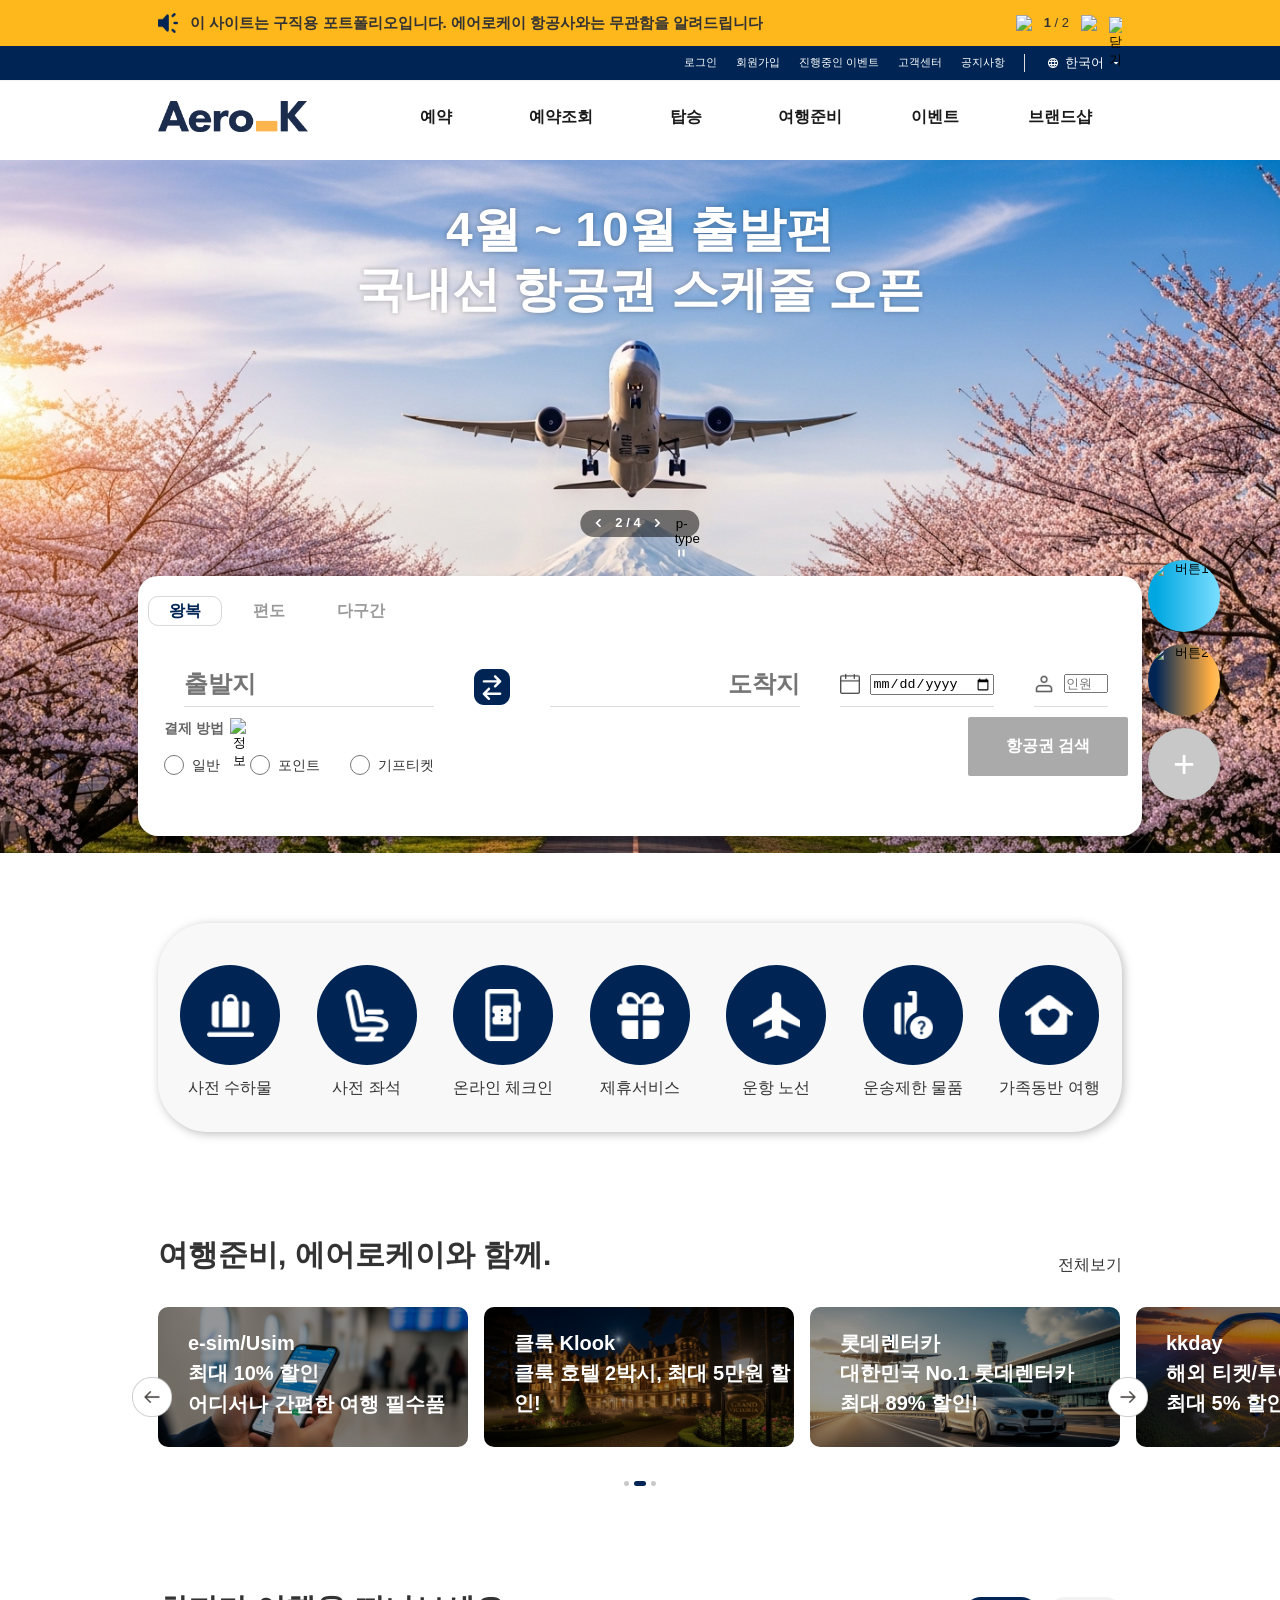
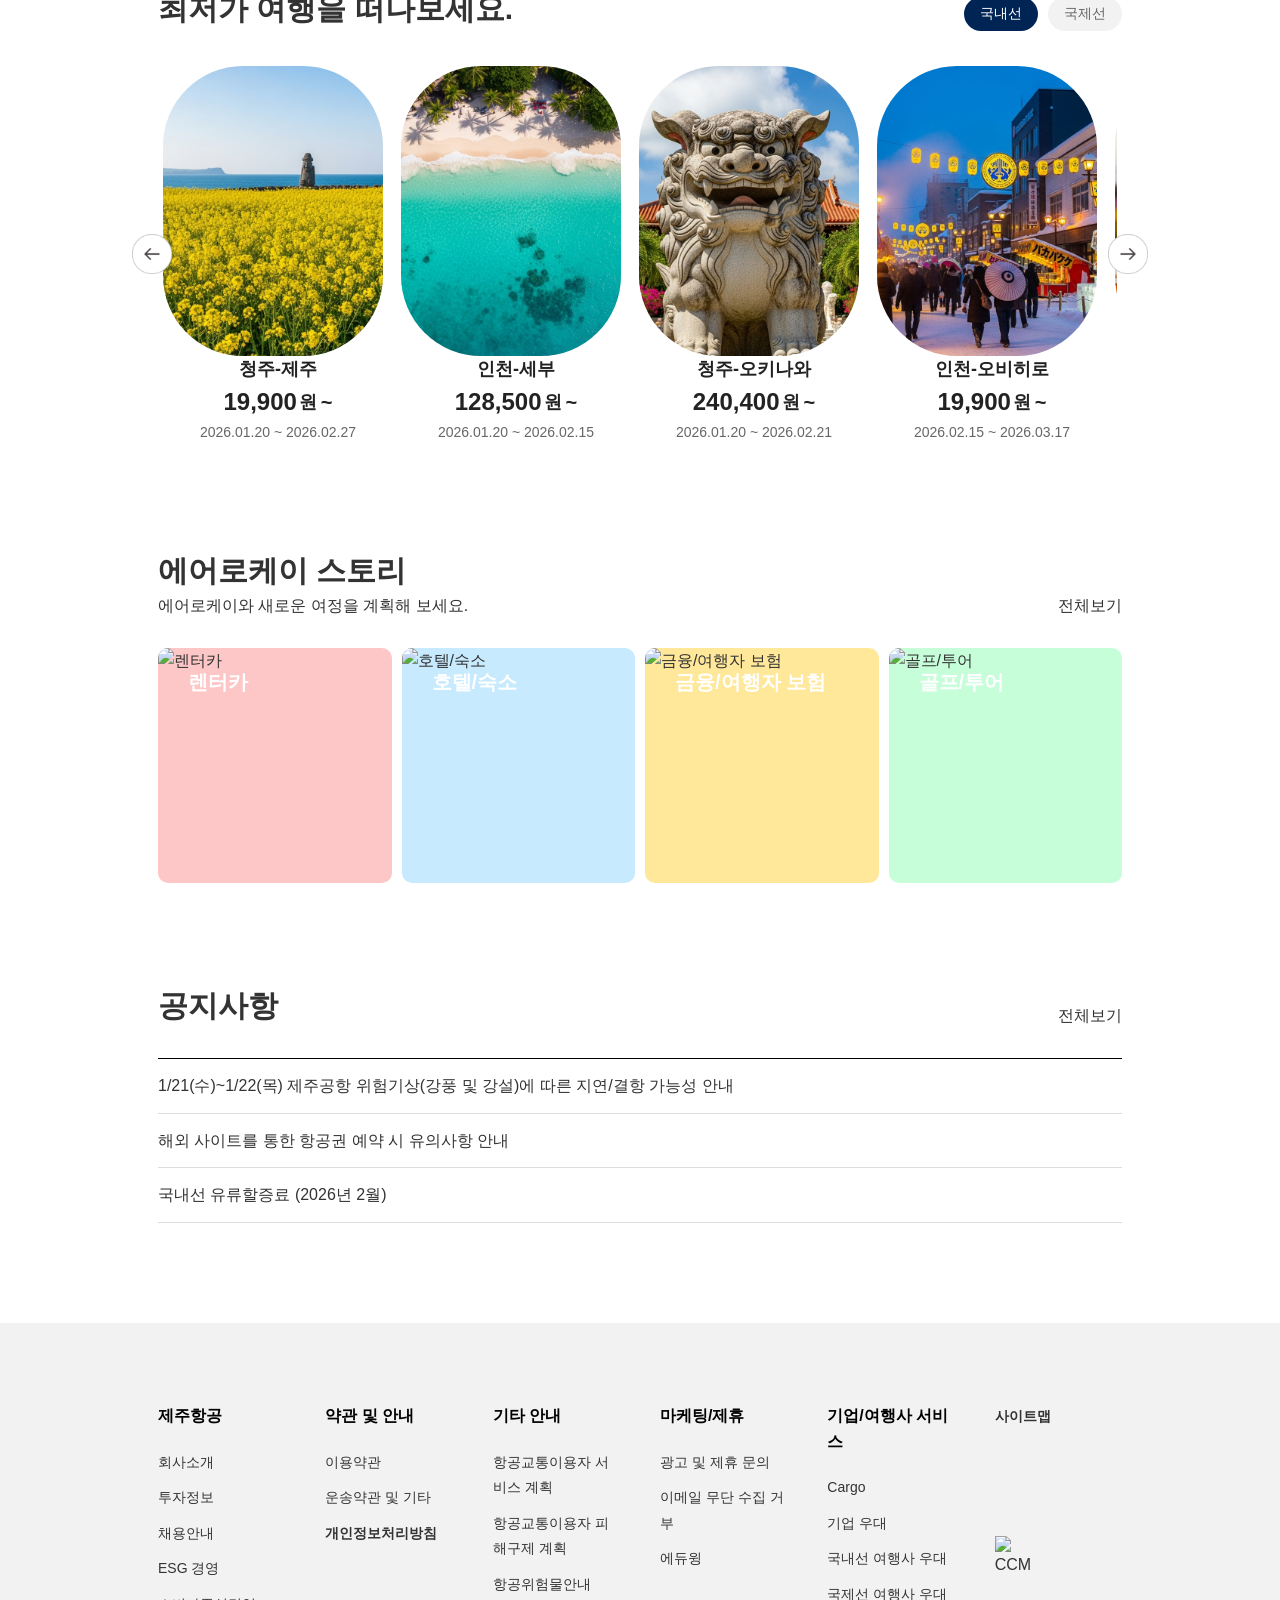
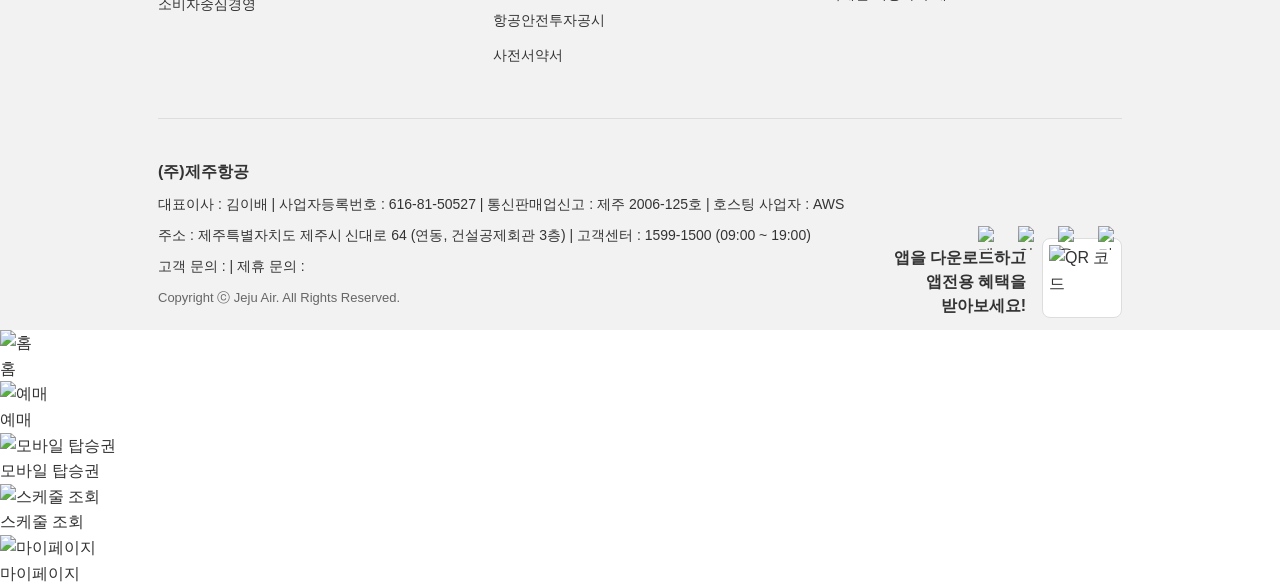
==== commit bf07ad6f: "nav 수정" ====
--- a/index.html
+++ b/index.html
@@ -334,8 +334,108 @@
           </div>
         </div>
         <div id="tabs-2">
+         <div class="booking-form">
+            <!-- 경로 선택  -->
+            <div class="route">
+              <div class="route-selection" id="round-trip">
+                <div class="direction">
+                  <div class="route-field">
+                    <input type="text" placeholder="출발지" class="route-input" />
+                  </div>
+                  <button class="route-swap">
+                    <img src="images/icon/one-way.svg" alt="경로 바꾸기" />
+                  </button>
+                  <div class="route-field">
+                    <input type="text" placeholder="도착지" class="route-input right" />
+                  </div>
+                  <div class="date-field">
+                    <img src="images/icon/date.png" alt="날짜" class="date-icon" />
+                    <span><input type="date" /></span>
+                  </div>
+                  <div class="passenger-field">
+                    <img src="images/icon/people.png" alt="승객" class="passenger-icon" />
+                    <span><input type="number" min="1" max="10" step="1" placeholder="인원 수"></span>
+                  </div>
+                </div>
+                <div class="booking-options">
+                  <div class="option-group">
+                    <label class="option-label"> 결제 방법 <button class="info-btn">
+                        <img src="https://placehold.co/16x16/888888/ffffff?text=i" alt="정보" />
+                      </button>
+                    </label>
+                    <div class="option-items">
+                      <label class="option-item">
+                        <input type="radio" name="payment" checked />
+                        <span>일반</span>
+                      </label>
+                      <label class="option-item">
+                        <input type="radio" name="payment" />
+                        <span>포인트</span>
+                      </label>
+                      <label class="option-item">
+                        <input type="radio" name="payment" />
+                        <span>기프티켓</span>
+                      </label>
+                    </div>
+                  </div>
+                  <button class="search-btn disabled">항공권 검색</button>
+                </div>
+              </div>
+            </div>
+          </div>
+
         </div>
         <div id="tabs-3">
+         <div class="booking-form">
+            <!-- 경로 선택  -->
+            <div class="route">
+              <div class="route-selection" id="round-trip">
+                <div class="direction">
+                  <div class="route-field">
+                    <input type="text" placeholder="출발지" class="route-input" />
+                  </div>
+                  <button class="route-swap">
+                    <img src="images/icon/one-way.svg" alt="경로 바꾸기" />
+                  </button>
+                  <div class="route-field">
+                    <input type="text" placeholder="도착지" class="route-input right" />
+                  </div>
+                  <div class="date-field">
+                    <img src="images/icon/date.png" alt="날짜" class="date-icon" />
+                    <span><input type="date" /></span>
+                  </div>
+                  <div class="passenger-field">
+                    <img src="images/icon/people.png" alt="승객" class="passenger-icon" />
+                    <span><input type="number" min="1" max="10" step="1" placeholder="인원 수"></span>
+                  </div>
+                </div>
+                <div class="booking-options">
+                  <div class="option-group">
+                    <label class="option-label"> 결제 방법 <button class="info-btn">
+                        <img src="https://placehold.co/16x16/888888/ffffff?text=i" alt="정보" />
+                      </button>
+                    </label>
+                    <div class="option-items">
+                      <label class="option-item">
+                        <input type="radio" name="payment" checked />
+                        <span>일반</span>
+                      </label>
+                      <label class="option-item">
+                        <input type="radio" name="payment" />
+                        <span>포인트</span>
+                      </label>
+                      <label class="option-item">
+                        <input type="radio" name="payment" />
+                        <span>기프티켓</span>
+                      </label>
+                    </div>
+                  </div>
+                  <button class="search-btn disabled">항공권 검색</button>
+                </div>
+              </div>
+            </div>
+          </div>
+
         </div>
       </div>
     </div>
@@ -366,173 +466,6 @@
         </button>
         <button class="banner-btn-pause">p-type <img src="images/icon/pause.png" alt="정지" />
         </button>
-      </div>
-    </section>
-    <!-- 예약 섹션 -->
-    <section class="booking-section">
-      <div class="booking-container">
-        <!-- 예약 폼 -->
-        <div class="booking-form">
-          <!-- 여행 타입 -->
-          <div class="trip-type">
-            <label class="trip-type-item active" id="trip-type-tab1"> 왕복 </label>
-            <label class="trip-type-item" id="trip-type-tab2"> 편도 </label>
-            <label class="trip-type-item" id="trip-type-tab3"> 다구간 </label>
-          </div>
-          <!-- 경로 선택  -->
-          <div class="route">
-            <div class="route-selection" id="round-trip1">
-              <div class="route-field">
-                <input type="text" placeholder="출발지" class="route-input" />
-              </div>
-              <button class="route-swap">
-                <img src="images/icon/two-way.svg" alt="경로 바꾸기" />
-              </button>
-              <div class="route-field">
-                <input type="text" placeholder="도착지" class="route-input right" />
-              </div>
-              <div class="date-field">
-                <img src="https://placehold.co/24x24/333333/ffffff?text=D" alt="날짜" class="date-icon" />
-                <span>2026.01.20(화) ~ 2026.01.27(화)</span>
-              </div>
-              <div class="passenger-field">
-                <img src="https://placehold.co/24x24/333333/ffffff?text=P" alt="승객" class="passenger-icon" />
-                <span>성인1</span>
-              </div>
-              <div class="booking-options">
-                <div class="option-group">
-                  <label class="option-label"> 결제 방법 <button class="info-btn">
-                      <img src="https://placehold.co/16x16/888888/ffffff?text=i" alt="정보" />
-                    </button>
-                  </label>
-                  <div class="option-items">
-                    <label class="option-item">
-                      <input type="radio" name="payment" checked />
-                      <span>일반</span>
-                    </label>
-                    <label class="option-item">
-                      <input type="radio" name="payment" />
-                      <span>포인트</span>
-                    </label>
-                    <label class="option-item">
-                      <input type="radio" name="payment" />
-                      <span>기프티켓</span>
-                    </label>
-                  </div>
-                </div>
-                <button class="search-btn disabled">항공권 검색</button>
-              </div>
-            </div>
-            <div class="route-selection" id="one-way1">
-              <div class="route-field">
-                <input type="text" placeholder="출발지" class="route-input" />
-              </div>
-              <button class="route-swap">
-                <img src="images/icon/one-way.svg" alt="경로 바꾸기" />
-              </button>
-              <div class="route-field">
-                <input type="text" placeholder="도착지" class="route-input right" />
-              </div>
-              <div class="date-field">
-                <img src="https://placehold.co/24x24/333333/ffffff?text=D" alt="날짜" class="date-icon" />
-                <span>2026.01.20(화) ~ 2026.01.27(화)</span>
-              </div>
-              <div class="passenger-field">
-                <img src="https://placehold.co/24x24/333333/ffffff?text=P" alt="승객" class="passenger-icon" />
-                <span>성인1</span>
-              </div>
-              <div class="booking-options">
-                <div class="option-group">
-                  <label class="option-label"> 결제 방법 <button class="info-btn">
-                      <img src="https://placehold.co/16x16/888888/ffffff?text=i" alt="정보" />
-                    </button>
-                  </label>
-                  <div class="option-items">
-                    <label class="option-item">
-                      <input type="radio" name="payment" checked />
-                      <span>일반</span>
-                    </label>
-                    <label class="option-item">
-                      <input type="radio" name="payment" />
-                      <span>포인트</span>
-                    </label>
-                    <label class="option-item">
-                      <input type="radio" name="payment" />
-                      <span>기프티켓</span>
-                    </label>
-                  </div>
-                </div>
-                <button class="search-btn disabled">항공권 검색</button>
-              </div>
-            </div>
-            <div class="route-selection" id="multi-city">
-              <div class="route-field">
-                <input type="text" placeholder="출발지" class="route-input" />
-              </div>
-              <button class="route-swap">
-                <img src="images/icon/two-way.svg" alt="경로 바꾸기" />
-              </button>
-              <div class="route-field">
-                <input type="text" placeholder="도착지" class="route-input right" />
-              </div>
-              <div class="date-field">
-                <img src="https://placehold.co/24x24/333333/ffffff?text=D" alt="날짜" class="date-icon" />
-                <span>2026.01.20(화) ~ 2026.01.27(화)</span>
-              </div>
-              <div class="passenger-field">
-                <img src="https://placehold.co/24x24/333333/ffffff?text=P" alt="승객" class="passenger-icon" />
-                <span>성인1</span>
-              </div>
-              <div class="booking-options">
-                <div class="option-group">
-                  <label class="option-label"> 결제 방법 <button class="info-btn">
-                      <img src="https://placehold.co/16x16/888888/ffffff?text=i" alt="정보" />
-                    </button>
-                  </label>
-                  <div class="option-items">
-                    <label class="option-item">
-                      <input type="radio" name="payment" checked />
-                      <span>일반</span>
-                    </label>
-                    <label class="option-item">
-                      <input type="radio" name="payment" />
-                      <span>포인트</span>
-                    </label>
-                    <label class="option-item">
-                      <input type="radio" name="payment" />
-                      <span>기프티켓</span>
-                    </label>
-                  </div>
-                </div>
-                <button class="search-btn disabled">항공권 검색</button>
-              </div>
-            </div>
-          </div>
-          <!-- 추가 옵션 이거 원래건데 내가 없앴음-->
-          <!-- <div class="booking-options">
-            <div class="option-group">
-              <label class="option-label"> 결제 방법 <button class="info-btn">
-                  <img src="https://placehold.co/16x16/888888/ffffff?text=i" alt="정보">
-                </button>
-              </label>
-              <div class="option-items">
-                <label class="option-item">
-                  <input type="radio" name="payment" checked>
-                  <span>일반</span>
-                </label>
-                <label class="option-item">
-                  <input type="radio" name="payment">
-                  <span>포인트</span>
-                </label>
-                <label class="option-item">
-                  <input type="radio" name="payment">
-                  <span>기프티켓</span>
-                </label>
-              </div>
-            </div>
-            <button class="search-btn disabled">항공권 검색</button>
-          </div> -->
-        </div>
       </div>
     </section>
     <div class="container">
--- a/css/styles.css
+++ b/css/styles.css
@@ -0,0 +1,2093 @@
+/* 기본 리셋 및 설정 */
+* {
+  margin: 0;
+  padding: 0;
+  box-sizing: border-box;
+}
+
+body {
+  font-family:
+    "Pretendard Variable",
+    -apple-system,
+    BlinkMacSystemFont,
+    "Segoe UI",
+    sans-serif;
+  background: #ffffff;
+  color: #333;
+  line-height: 1.6;
+  overflow-x: hidden;
+  margin: 0;
+  padding: 0;
+}
+
+a {
+  text-decoration: none;
+  color: inherit;
+}
+
+button {
+  border: none;
+  background: none;
+  cursor: pointer;
+  font-family: inherit;
+}
+
+ul,
+ol {
+  list-style: none;
+}
+
+img {
+  max-width: 100%;
+  height: auto;
+  display: block;
+}
+
+/* 공통 컨테이너 */
+.container {
+  max-width: 1004px;
+  margin: 0 auto;
+  padding: 0 20px;
+}
+
+/* 헤더 */
+.header {
+  position: fixed;
+  top: 0;
+  left: 0;
+  right: 0;
+  background: #ffffff;
+  z-index: 1000;
+  width: 100%;
+}
+
+/* 공지사항 배너 */
+.news-banner {
+  background: #ffb81c;
+  padding: 3px 0;
+  position: relative;
+}
+
+.news-container {
+  max-width: 1004px;
+  margin: 0 auto;
+  padding: 0 20px;
+  display: flex;
+  align-items: center;
+  height: 40px;
+  position: relative;
+}
+
+.news-icon {
+  width: 20px;
+  height: 20px;
+  margin-right: 12px;
+}
+
+.news-content {
+  flex: 1;
+  overflow: hidden;
+  position: relative;
+  height: 40px;
+}
+
+.news-item {
+  display: none;
+  align-items: center;
+  height: 40px;
+}
+
+.news-item.active {
+  display: flex;
+}
+
+.news-link {
+  font-size: 15px;
+  font-weight: 700;
+  color: #333;
+  white-space: nowrap;
+  overflow: hidden;
+  text-overflow: ellipsis;
+}
+
+.news-controls {
+  display: flex;
+  align-items: center;
+  gap: 12px;
+  margin-left: auto;
+  background: #ffb81c;
+  padding-left: 28px;
+}
+
+.news-prev,
+.news-next {
+  width: 16px;
+  height: 16px;
+  padding: 0;
+}
+
+.news-prev img,
+.news-next img {
+  width: 100%;
+  height: 100%;
+}
+
+.news-indicator {
+  font-size: 13px;
+  color: #333;
+}
+
+.news-indicator strong {
+  font-weight: 700;
+}
+
+.news-close {
+  width: 13px;
+  height: 13px;
+  margin-left: 12px;
+}
+
+/* 상단 메뉴 */
+.top-menu {
+  border-bottom: 1px solid #f2f2f2;
+  padding: 8px 0;
+  background-color: #002554;
+}
+
+.top-menu-container {
+  max-width: 1004px;
+  margin: 0 auto;
+  padding: 0 20px;
+}
+
+.top-menu-nav {
+  display: flex;
+  align-items: center;
+  justify-content: flex-end;
+  gap: 19px;
+  font-size: 11px;
+  color: #666;
+}
+
+.top-menu-nav a {
+  transition: color 0.2s;
+  color: #fff;
+}
+
+.top-menu-nav .lang-btn {
+  color: #fff;
+}
+
+.top-menu-nav a:hover {
+  color: #ffb81c;
+}
+
+.lang-btn {
+  display: flex;
+  align-items: center;
+  gap: 6px;
+  padding-left: 22px;
+  border-left: 1px solid #ddd;
+}
+
+.lang-btn img {
+  width: 12px;
+  height: 12px;
+}
+
+/* 메인 네비게이션 */
+main.main-content{
+  position: relative;
+  top:-100px;
+}
+.main-nav {
+  background: #ffffff;
+  height: 76px;
+  padding: 20px;
+  margin: auto;
+  position: relative;
+}
+
+.main-nav-container {
+  max-width: 1004px;
+  margin: 0 auto;
+  display: flex;
+  padding: 0 20px;
+  align-items: center;
+}
+
+.logo {
+  width: 150px;
+  flex-shrink: 0;
+}
+
+.nav {
+  width: 70%;
+  display: flex;
+  gap: 46px;
+  flex: 1;
+  margin-left: 66px;
+  transition: all 0.2s;
+}
+
+/* =====================================복붙시작====== */
+
+.mega {
+  width: 100vw;
+  background-color: rgb(255, 255, 255);
+  position: absolute;
+  left: 0%;
+  top: 76px;
+  height: 0; /* 추후0으로 변경 */
+  overflow: hidden;
+  transition: height 0.3s ease;
+  z-index: 1000;
+}
+.mega h3 {
+  font-size: 25px;
+  font-weight: bold;
+  letter-spacing: -1.5px;
+}
+.menu {
+  display: flex;
+  width: 100%;
+  max-width: 80vw;
+  margin: auto;
+  text-align: center;
+}
+.dep1 {
+  width: calc(100% / 6);
+}
+
+/* 메가에 .on붙으면 메가 상태바꿔 (자바스크립트로 갈게) */
+
+/* 추후 주석처리 해제 */
+.dep1.on .mega{
+  height: auto;
+  padding: 20px 0;
+}
+
+.row {
+  display: flex;
+  max-width: 80vw;
+  margin: auto;
+  gap: 10%;
+  text-align: center;
+  padding: 20px 0 40px;
+  justify-content: space-between;
+  white-space: nowrap; /* 이건 글자 줄바꿈 안함 */
+  opacity: 1;
+}
+
+/* =====================================복붙끝====== */
+.nav-item {
+  font-size: 16px;
+  font-weight: 700;
+  padding: 26px 10px;
+  color: #1a1a1a;
+  transition: color 0.2s;
+  overflow: hidden;
+  position: relative;
+}
+.nav-item:hover {
+  color: #002554;
+}
+.nav-item::before {
+  content: "";
+  position: absolute;
+  background-color: #ffb81c;
+  width: 0;
+  height: 8px;
+  top: 50px;
+  transition: width 1s;
+  z-index: 999;
+}
+.nav-item:hover::before {
+  width: 100%;
+}
+
+.nav-icon {
+  width: 30px;
+  height: 30px;
+}
+
+/* 메인 컨텐츠 */
+/* tab */
+.tab-wrapper {
+  max-width: 1004px;
+  width:100%;
+  position: relative;
+  z-index: 99999;
+  left: 50%;
+  top: 650px;
+  background-color: white;
+  transform: translate(-50%, 10%);
+  padding: 10px;
+  border-radius: 20px;
+  box-shadow: 2px 5px 6px 1px #01010130;
+}
+
+.tab-menu {
+  display: flex;
+  gap: 10px;
+  padding-top: 10px;
+}
+
+.tab-menu a {
+  display: block;
+  color: #999;
+  font-size: 1rem;
+  padding: 1px 20px;
+}
+
+
+.trip-type-item {
+  font-size: 12px;
+  font-weight: 700;
+  padding: 2px 0;
+    border: 1px solid #fff;
+  cursor: pointer;
+  color: #888;
+  transition:
+    color 0.3s ease,
+}
+
+
+.trip-type-item.active {
+  color: #002554;
+  border: 1px solid #88888855;
+  border-radius: 10px;
+}
+
+/* ======================== */
+
+.tab-content {
+  position: relative;
+  min-height: 200px;
+}
+
+.tab-content > div {
+  position: absolute;
+  top: 0;
+  left: 0;
+  padding: 1em;
+  display: none;
+}
+
+.tab-content > div.active {
+  display: block;
+}
+
+/* 메인 배너 */
+.banner {
+  position: relative;
+  height: 693px;
+  overflow: hidden;
+}
+
+.banner-img {
+  width: 100%;
+  height: 100%;
+  object-fit: cover;
+}
+
+.banner-text {
+  position: absolute;
+  top: 100px;
+  left: 50%;
+  transform: translate(-50%, -50%);
+  text-align: center;
+  color: #ffffff;
+  font-size: 48px;
+  font-weight: 700;
+  line-height: 60px;
+  text-shadow: 0px 0px 5px rgba(0, 0, 0, 0.3);
+}
+
+.banner-pagination {
+  position: absolute;
+  top: 350px;
+  left: 50%;
+  transform: translateX(-50%);
+  display: flex;
+  align-items: center;
+  gap: 10px;
+  background: rgba(0, 0, 0, 0.5);
+  padding: 6px 11px;
+  border-radius: 30px;
+  height: 27px;
+}
+
+.banner-btn-prev,
+.banner-btn-next,
+.banner-btn-pause {
+  width: 14px;
+  height: 14px;
+  padding: 0;
+}
+
+.banner-btn-prev img,
+.banner-btn-next img,
+.banner-btn-pause img {
+  width: 100%;
+  height: 100%;
+}
+
+.banner-indicator {
+  font-size: 13px;
+  color: #ffffff;
+  font-weight: 700;
+}
+
+/* 예약 섹션 */
+.booking-section {
+  position: relative;
+  margin-top: -293px;
+  padding: 0 20px;
+}
+
+.booking-container {
+  max-width: 1004px;
+  margin: 0 auto;
+}
+
+.booking-tab.active {
+  background: #ffffff;
+  color: #333;
+}
+
+.route {
+  position: relative;
+  width: 1004px;
+}
+
+.route-selection {
+  width: 964px;
+  position: absolute;
+  gap: 10px;
+  padding: 20px 0;
+  flex-wrap: wrap;
+  display: flex;
+}
+
+.route-selection > .direction {
+  display: flex;
+  width: 100%;
+  justify-content: space-around;
+}
+
+.route-field {
+  min-width: 80px;
+  position: relative;
+}
+
+.route-input {
+  width: 250px;
+  font-size: 24px;
+  font-weight: 800;
+  border: none;
+  border-bottom: 1px solid #ddd;
+  padding: 8px 0;
+  color: #aaa;
+}
+
+.route-input.right {
+  text-align: right;
+}
+
+.route-swap {
+  width: 36px;
+  height: 36px;
+  margin-top: 7px;
+}
+.route-swap img {
+  width: 50px;
+}
+
+.date-field,
+.passenger-field {
+  display: flex;
+  align-items: center;
+  gap: 10px;
+  border-bottom: 1px solid #ddd;
+  padding: 8px 0;
+  font-size: 14px;
+  font-weight: 700;
+  color: #333;
+}
+
+.date-icon,
+.passenger-icon {
+  width: 20px;
+  height: 20px;
+  display: block;
+  justify-content: space-between;
+}
+
+.booking-options {
+  width: 100%;
+  display: flex;
+  align-items: stretch;
+}
+
+.option-group {
+  flex: 1;
+  min-width: 300px;
+}
+
+.option-label {
+  display: flex;
+  align-items: center;
+  gap: 6px;
+  font-size: 14px;
+  font-weight: 700;
+  color: #666;
+  margin-bottom: 15px;
+}
+
+.info-btn {
+  width: 20px;
+  height: 20px;
+  border-radius: 50%;
+}
+
+.option-items {
+  display: flex;
+  gap: 30px;
+}
+
+.option-item {
+  display: flex;
+  align-items: center;
+  gap: 8px;
+  cursor: pointer;
+}
+
+.option-item input[type="radio"] {
+  width: 20px;
+  height: 20px;
+}
+
+.option-item span {
+  font-size: 14px;
+  color: #333;
+}
+
+.discount-field {
+  border: 1px solid #ddd;
+  border-radius: 3px;
+  padding: 15px 23px;
+  position: relative;
+}
+
+.discount-btn {
+  color: #002554;
+  font-size: 14px;
+  font-weight: 400;
+}
+
+.search-btn {
+  background: #aaa;
+  color: #ffffff;
+  font-size: 16px;
+  font-weight: 700;
+  padding: 14px 0;
+  width: 160px;
+  border-radius: 2px;
+  transition: background 0.3s;
+}
+
+/* 빠른 링크 */
+.quick-link {
+  background: #f8f8f8;
+  padding: 40px 0 30px;
+  margin-top: 70px;
+  border-radius: 50px;
+  box-shadow: #4c4c4c5e 2px 2px 10px;
+}
+
+.quick-grid {
+  display: flex;
+  max-width: 1004px;
+  margin: 0 auto;
+  padding: 0 4px;
+  align-items: center;
+  justify-content: space-around;
+}
+
+.quick-item {
+  display: flex;
+  flex-direction: column;
+  gap: 10px;
+  padding: 2px;
+  text-align: center;
+}
+
+.quick-item img {
+  width: 100px;
+  height: 100px;
+  border-radius: 50%;
+  object-fit: cover;
+}
+
+.quick-item span {
+  font-size: 16px;
+  color: #333;
+}
+
+/* 섹션 공통 스타일 */
+.benefits-section,
+.price-section,
+.members-section,
+.notice-section {
+  margin-top: 80px;
+}
+
+.section-header {
+  display: flex;
+  justify-content: space-between;
+  align-items: flex-end;
+  margin-bottom: 30px;
+  margin-top: 100px;
+}
+
+.section-header h2 {
+  font-size: 30px;
+  font-weight: 800;
+  line-height: 45px;
+}
+.more-link {
+  font-size: 16px;
+  color: #333;
+  transition: color 0.2s;
+}
+
+.more-link:hover {
+  color: #002554;
+}
+
+/* 특별 혜택 슬라이더 */
+.benefits-slider {
+  position: relative;
+}
+.benefits-inner {
+  width: 1004px;
+  /* overflow: hidden; */
+}
+
+.benefits-track {
+  display: flex;
+  gap: 16px;
+  transition: transform 0.3s ease;
+  /* overflow: hidden; */
+}
+
+.benefit-card {
+  min-width: 310px;
+  height: 140px;
+  border-radius: 10px;
+  overflow: hidden;
+  position: relative;
+}
+
+.benefit-card img {
+  width: 100%;
+  height: 100%;
+  object-fit: cover;
+  filter: brightness(0.6);
+}
+
+.benefit-text {
+  position: absolute;
+  top: 20px;
+  left: 30px;
+  color: hsl(0, 0%, 100%);
+  font-size: 20px;
+  font-weight: 700;
+  line-height: 30px;
+}
+
+.benefit-text p {
+  margin: 0.5px 0;
+}
+
+.slider-btn {
+  position: absolute;
+  top: 50%;
+  transform: translateY(-50%);
+  width: 40px;
+  height: 40px;
+}
+
+.slider-prev {
+  left: -26px;
+}
+
+.slider-next {
+  right: -26px;
+}
+
+.slider-dots {
+  display: flex;
+  justify-content: center;
+  gap: 5px;
+  margin-top: 34px;
+}
+
+.dot {
+  width: 5px;
+  height: 5px;
+  border-radius: 50%;
+  background: #4c4c4c;
+  opacity: 0.3;
+  transition: all 0.3s;
+}
+
+.dot.active {
+  width: 12px;
+  border-radius: 3px;
+  background: #002554;
+  opacity: 1;
+}
+
+/* 필터 탭 */
+.filter-tabs {
+  display: flex;
+  gap: 10px;
+}
+
+.filter-tab {
+  font-size: 14px;
+  padding: 8px 16px;
+  border-radius: 20px;
+  background: #f2f2f2;
+  color: #666;
+  transition: all 0.3s;
+}
+
+.filter-tab.active {
+  background: #002554;
+  color: #ffffff;
+}
+
+/* 최저가 여행 슬라이더 */
+.price-slider {
+  position: relative;
+  padding: 5px;
+  width: 1004;
+}
+.price-list {
+  overflow: hidden;
+}
+.price-track {
+  display: flex;
+  gap: 8px;
+  transition: transform 0.3s ease;
+}
+
+.price-card {
+  min-width: 230px;
+  background: #ffffff;
+  gap: 15px;
+  align-items: center;
+}
+
+.price-card img {
+  width: 220px;
+  height: 290px;
+  object-fit: cover;
+  border-radius: 80px;
+}
+
+.price-card h3 {
+  font-size: 18px;
+  font-weight: 700;
+  text-align: center;
+  line-height: 27px;
+  color: #222;
+}
+
+.price-card .price {
+  display: flex;
+  align-items: center;
+  justify-content: center;
+  gap: 2px;
+  font-size: 24px;
+  font-weight: 800;
+  color: #222;
+  text-align: center;
+}
+
+.price-card .price span {
+  font-size: 18px;
+  font-weight: 700;
+}
+
+.price-card .price .tilde {
+  font-size: 20px;
+  margin-left: 2px;
+}
+
+.price-card .date {
+  font-size: 14px;
+  color: #666;
+  text-align: center;
+  line-height: 21px;
+}
+
+/* J 멤버스 혜택 */
+.members-grid {
+  display: grid;
+  grid-template-columns: repeat(4, 1fr);
+  gap: 10px;
+}
+
+.member-card {
+  height: 235px;
+  border-radius: 10px;
+  position: relative;
+  overflow: hidden;
+  display: flex;
+  align-items: flex-start;
+}
+
+.member-card img {
+  width: 100%;
+  height: 100%;
+  object-fit: cover;
+}
+
+.member-card span {
+  position: absolute;
+  top: 18px;
+  left: 30px;
+  color: #ffffff;
+  font-size: 20px;
+  font-weight: 700;
+}
+
+.member-card.red {
+  background: #fec7c7;
+}
+
+.member-card.blue {
+  background: #c7eafe;
+}
+
+.member-card.yellow {
+  background: #ffe89a;
+}
+
+.member-card.green {
+  background: #c7feda;
+}
+
+/* 공지사항 */
+.notice-list {
+  border-top: 1px solid #000;
+}
+
+.notice-item {
+  border-bottom: 1px solid #ddd;
+}
+
+.notice-item a {
+  display: block;
+  padding: 14px 0;
+  font-size: 16px;
+  color: #333;
+  transition: color 0.2s;
+}
+
+.notice-item a:hover {
+  color: #002554;
+}
+
+/* 푸터 */
+.footer {
+  background: #f2f2f2;
+  padding: 80px 0;
+  display: block;
+}
+
+.footer-container {
+  max-width: 1004px;
+  margin: 0 auto;
+  padding: 0 20px;
+}
+
+.footer-links {
+  display: grid;
+  grid-template-columns: repeat(6, 1fr);
+  gap: 40px;
+  padding-bottom: 40px;
+  border-bottom: 1px solid #ddd;
+}
+
+.footer-col h3 {
+  font-size: 16px;
+  font-weight: 700;
+  margin-bottom: 20px;
+  color: #000;
+}
+
+.footer-col ul li {
+  margin-bottom: 10px;
+}
+
+.footer-col a {
+  font-size: 14px;
+  color: #333;
+  transition: color 0.2s;
+}
+
+.footer-col a:hover {
+  color: #002554;
+}
+
+.footer-badge {
+  margin-top: 107px;
+}
+
+.footer-badge img {
+  width: 51px;
+  height: 51px;
+}
+
+.footer-info {
+  display: flex;
+  justify-content: space-between;
+  margin-top: 40px;
+}
+
+.footer-company h3 {
+  font-size: 16px;
+  font-weight: 700;
+  margin-bottom: 10px;
+}
+
+.footer-company p {
+  font-size: 14px;
+  color: #333;
+  line-height: 21px;
+  margin-bottom: 10px;
+}
+
+.footer-company .copyright {
+  font-size: 13px;
+  color: #666;
+  margin-top: 6px;
+}
+
+.footer-app {
+  display: flex;
+  align-items: flex-end;
+  gap: 16px;
+}
+
+.app-text {
+  text-align: right;
+  font-size: 16px;
+  font-weight: 700;
+  line-height: 24px;
+}
+
+.app-qr {
+  width: 80px;
+  height: 80px;
+  border: 1px solid #ddd;
+  border-radius: 8px;
+  padding: 6px;
+  background: #ffffff;
+}
+
+.footer-social {
+  display: flex;
+  justify-content: flex-end;
+  gap: 16px;
+  margin-top: -92px;
+}
+
+.footer-social a {
+  width: 24px;
+  height: 24px;
+}
+
+.footer-social img {
+  width: 100%;
+  height: 100%;
+}
+
+/* 플로팅 버튼 */
+.floating-buttons {
+  position: fixed;
+  right: 60px;
+  bottom: 100px;
+  display: flex;
+  flex-direction: column;
+  align-items: center;
+  gap: 12px;
+  z-index: 900;
+}
+
+.floating-items {
+  display: flex;
+  flex-direction: column;
+  gap: 12px;
+}
+
+.floating-btn {
+  width: 72px;
+  height: 72px;
+  border-radius: 50%;
+  box-shadow: 0px 3px 6px rgba(0, 0, 0, 0.16);
+  overflow: hidden;
+  transition: transform 0.2s;
+}
+
+.floating-btn:hover {
+  transform: scale(1.05);
+}
+
+.floating-btn.blue {
+  background: linear-gradient(to right, #00a7e1 11%, #78ddff 98%);
+}
+
+.floating-btn.orange {
+  background: linear-gradient(to right, #002554 11%, #ffae43 87%, #ffbf5e 98%);
+}
+
+.floating-btn img {
+  width: 100%;
+  height: 100%;
+  object-fit: cover;
+}
+
+.floating-toggle {
+  width: 72px;
+  height: 72px;
+  border-radius: 50%;
+  background: #c8c8c8;
+  box-shadow: 0px 3px 6px rgba(0, 0, 0, 0.16);
+  display: flex;
+  align-items: center;
+  justify-content: center;
+  transition: transform 0.3s;
+}
+
+.floating-toggle:hover {
+  background: #b8b8b8;
+}
+
+.floating-toggle.active {
+  transform: rotate(45deg);
+}
+
+.icon-plus {
+  font-size: 38px;
+  color: #ffffff;
+  line-height: 1;
+}
+
+/* 반응형 디자인 */
+@media (max-width: 1024px) {
+  .container,
+  .booking-container,
+  .footer-container {
+    padding: 0 20px;
+  }
+
+  .quick-grid {
+    grid-template-columns: repeat(4, 1fr);
+    gap: 20px;
+  }
+
+  .members-grid {
+    grid-template-columns: repeat(2, 1fr);
+  }
+
+  .footer-links {
+    grid-template-columns: repeat(3, 1fr);
+  }
+}
+
+@media (max-width: 768px) {
+  .banner {
+    height: 400px;
+  }
+
+  .banner-text {
+    font-size: 32px;
+    line-height: 40px;
+  }
+
+  .booking-tabs {
+    flex-direction: column;
+  }
+
+  .booking-tab {
+    width: 100%;
+  }
+
+  .quick-grid {
+    grid-template-columns: repeat(2, 1fr);
+  }
+
+  .members-grid {
+    grid-template-columns: 1fr;
+  }
+
+  .footer-links {
+    grid-template-columns: repeat(2, 1fr);
+  }
+
+  .floating-buttons {
+    right: 20px;
+    bottom: 40px;
+  }
+}
+
+@media (max-width: 480px) {
+  /* 하단 고정 네비게이션 바 */
+  .bottom-nav {
+    position: fixed;
+    bottom: 0;
+    left: 0;
+    right: 0;
+    background: #ffffff;
+    border-top: 1px solid #ddd;
+    box-shadow: 10px 10px 30px 10px rgba(0, 0, 0, 0.3);
+    z-index: 1000;
+    display: flex;
+    justify-content: space-around;
+    padding: 15px 0;
+  }
+
+  .bottom-nav-item {
+    display: flex;
+    flex-direction: column;
+    align-items: center;
+    gap: 5px;
+    flex: 1;
+    position: relative;
+  }
+
+  .bottom-nav-icon {
+    width: 24px;
+    height: 24px;
+    position: relative;
+  }
+
+  .bottom-nav-icon img {
+    width: 100%;
+    height: 100%;
+  }
+
+  .bottom-nav-icon .badge {
+    position: absolute;
+    top: 5px;
+    right: 1px;
+    width: 13px;
+    height: 13px;
+    background: #002554;
+    border-radius: 6.5px;
+  }
+
+  .bottom-nav-label {
+    font-size: 11px;
+    color: #666;
+    line-height: 13px;
+    letter-spacing: -0.2px;
+  }
+
+  .bottom-nav-item.active .bottom-nav-label {
+    color: #333;
+    font-weight: 400;
+  }
+
+  .bottom-nav-item.center {
+    position: relative;
+    top: -12px;
+  }
+
+  .bottom-nav-item.center .bottom-nav-icon {
+    width: 46px;
+    height: 46px;
+    background: #002554;
+    border-radius: 50%;
+    display: flex;
+    align-items: center;
+    justify-content: center;
+  }
+
+  .bottom-nav-item.center .bottom-nav-icon::after {
+    content: "";
+    position: absolute;
+    top: 5px;
+    left: 0;
+    right: 0;
+    height: 3px;
+    background: #ffffff;
+    border: 1px solid #002554;
+  }
+
+  /* 헤더 수정 */
+  .header {
+    position: fixed;
+    top: 58px;
+  }
+
+  .main-header {
+    display: flex;
+    align-items: center;
+    justify-content: space-between;
+    height: 60px;
+    padding: 0 20px;
+  }
+
+  .menu-button {
+    width: 26px;
+    height: 26px;
+  }
+
+  /* 메인 컨텐츠 */
+  main.main-content {
+   position: relative;
+    top: -100px;
+  }
+
+  /* 배너 */
+  .banner {
+    height: 483px;
+    margin: 0 -20px;
+  }
+
+  .banner-indicators {
+    position: absolute;
+    bottom: 170px;
+    left: 50%;
+    transform: translateX(-50%);
+    display: flex;
+    gap: 10px;
+    align-items: center;
+    background: rgba(0, 0, 0, 0.5);
+    padding: 4px 12.5px;
+    border-radius: 30px;
+    height: 22px;
+  }
+
+  .banner-indicator-text {
+    font-size: 9px;
+    color: #ffffff;
+    line-height: 13.5px;
+  }
+
+  .banner-indicator-text.active {
+    font-weight: 700;
+  }
+
+  .banner-indicator-divider {
+    color: #ffffff;
+    font-size: 9px;
+  }
+
+  /* 예약 섹션 */
+  .booking-section {
+    margin-top: -160px;
+    position: relative;
+    z-index: 2;
+    padding: 0 20px;
+  }
+
+  .booking-card {
+    background: #ffffff;
+    border-radius: 8px;
+    box-shadow: 0px 0px 10px 0px rgba(0, 0, 0, 0.1);
+    padding: 20px 16px 30px;
+  }
+
+  .booking-tabs {
+    display: flex;
+    gap: 20px;
+    margin-bottom: 32px;
+    overflow-x: auto;
+    padding-left: 0;
+    padding-right: 189px;
+  }
+
+  .booking-tab {
+    font-size: 14px;
+    font-weight: 700;
+    color: #888;
+    padding-bottom: 2px;
+    white-space: nowrap;
+    letter-spacing: -0.2px;
+    line-height: 21px;
+    border-bottom: 2px solid transparent;
+  }
+
+  .route-input {
+    flex: 1;
+    font-size: 24px;
+    font-weight: 800;
+    color: #aaa;
+    line-height: 34px;
+    letter-spacing: -0.2px;
+  }
+
+  .route-input.departure {
+    text-align: left;
+  }
+
+  .route-input.arrival {
+    text-align: right;
+  }
+
+  .route-swap {
+    width: 36px;
+    height: 36px;
+    margin: 0 16px;
+  }
+
+  /* 탭 네비게이션 (항공권 예매, 예약 조회, 운항 조회) */
+  .tab-navigation {
+    display: flex;
+    position: absolute;
+    top: 278px;
+    left: 20px;
+    right: 20px;
+    z-index: 3;
+  }
+
+  .tab-nav-item {
+    flex: 1;
+    height: 45px;
+    display: flex;
+    align-items: center;
+    justify-content: center;
+    font-size: 14px;
+    font-weight: 700;
+    letter-spacing: -0.2px;
+    line-height: 21px;
+  }
+
+  .tab-nav-item:first-child {
+    background: #ffffff;
+    color: #333;
+    border-radius: 8px 0 0 0;
+  }
+
+  .tab-nav-item:not(:first-child) {
+    background: rgba(0, 0, 0, 0.6);
+    color: #ffffff;
+    position: relative;
+  }
+
+  .tab-nav-item:last-child {
+    border-radius: 0 8px 0 0;
+  }
+
+  .tab-nav-item:not(:first-child):not(:last-child)::after {
+    content: "";
+    position: absolute;
+    right: 0;
+    top: 50%;
+    transform: translateY(-50%);
+    width: 1px;
+    height: 14px;
+    background: #ddd;
+  }
+
+  /* 퀵 링크 */
+
+  .quick-scroll {
+    overflow-x: auto;
+    padding: 0 10px;
+  }
+
+  .quick-grid {
+    display: flex;
+    gap: 2px;
+    width: max-content;
+  }
+
+  .quick-item {
+    display: flex;
+    flex-direction: column;
+    align-items: center;
+    gap: 10px;
+    width: 70px;
+    padding: 2px;
+  }
+  .quick-icon {
+    width: 60px;
+    height: 60px;
+    border-radius: 30px;
+    overflow: hidden;
+  }
+
+  .quick-label {
+    font-size: 12px;
+    color: #333;
+    text-align: center;
+    line-height: 18px;
+    letter-spacing: -0.2px;
+  }
+
+  .quick-indicator {
+    margin-top: 10px;
+    display: flex;
+    justify-content: center;
+  }
+
+  .quick-progress {
+    width: 100px;
+    height: 3px;
+    background: #999;
+    border-radius: 1.5px;
+    position: relative;
+  }
+
+  .quick-progress-bar {
+    position: absolute;
+    left: 0;
+    top: 0;
+    height: 100%;
+    width: 63.17px;
+    background: #002554;
+    border-radius: 1.5px;
+  }
+
+  /* 섹션 헤더 */
+  .section-header h2 {
+    font-size: 18px;
+    line-height: 27px;
+    font-weight: 800;
+  }
+
+  /* 혜택 섹션 */
+  .benefits-section {
+    padding: 60px 0;
+    overflow: hidden;
+  }
+
+  .benefits-slider-wrapper {
+    margin: 0 -4px;
+    overflow: hidden;
+  }
+
+  .benefit-view-all {
+    position: absolute;
+    bottom: 28px;
+    right: 2.17px;
+    background: rgba(0, 0, 0, 0.6);
+    padding: 4px 8px 4px 13px;
+    border-radius: 10px 0 10px 0;
+    font-size: 12px;
+    color: #ffffff;
+  }
+
+  /* 최저가 섹션 */
+  .price-section {
+    padding: 60px 0;
+  }
+
+  .price-header {
+    margin-bottom: 20px;
+  }
+
+  .price-note {
+    font-size: 14px;
+    color: #333;
+    line-height: 21px;
+    letter-spacing: -0.2px;
+    margin-top: 5px;
+  }
+
+  .price-note::before {
+    content: "*";
+    color: #002554;
+    margin-right: 0;
+  }
+
+  .price-route-header {
+    padding: 30px 0;
+    display: flex;
+    align-items: center;
+    justify-content: space-between;
+  }
+
+  .price-route-inputs {
+    display: flex;
+    align-items: center;
+    gap: 20px;
+    flex: 1;
+  }
+
+  .price-route-input {
+    flex: 1;
+    font-size: 22px;
+    font-weight: 800;
+    color: #000;
+    line-height: 34px;
+    letter-spacing: -0.2px;
+  }
+
+  .price-route-swap {
+    width: 36px;
+    height: 36px;
+  }
+
+  .price-search-button {
+    width: 100%;
+    height: 50px;
+    border: 1px solid #002554;
+    border-radius: 2px;
+    background: #ffffff;
+    color: #002554;
+    font-size: 16px;
+    line-height: 19.2px;
+    letter-spacing: -0.2px;
+    margin-bottom: 30px;
+  }
+
+  .price-result {
+    padding: 30px 15px 0;
+  }
+
+  .price-result-header {
+    display: flex;
+    align-items: center;
+    gap: 4px;
+    margin-bottom: 30px;
+  }
+
+  .price-result-city {
+    font-size: 16px;
+    font-weight: 700;
+    color: #333;
+    line-height: 24px;
+    letter-spacing: -0.2px;
+  }
+
+  .price-result-label {
+    font-size: 16px;
+    color: #333;
+    line-height: 24px;
+    letter-spacing: -0.2px;
+  }
+
+  .price-result-value {
+    font-size: 16px;
+    font-weight: 800;
+    color: #333;
+    line-height: 24px;
+    letter-spacing: -0.2px;
+  }
+
+  .price-chart {
+    height: 115px;
+    margin-bottom: 42px;
+    display: flex;
+    align-items: flex-end;
+  }
+
+  .price-bar {
+    flex: 1;
+    display: flex;
+    flex-direction: column;
+    align-items: center;
+    padding: 0 4px;
+  }
+
+  .price-bar-fill {
+    width: 18px;
+    min-height: 16px;
+    background: #ddd;
+    border-radius: 8px;
+  }
+
+  .price-disclaimer {
+    font-size: 14px;
+    color: #333;
+    line-height: 21px;
+    letter-spacing: -0.2px;
+  }
+
+  .price-disclaimer::before {
+    content: "*";
+    color: #002554;
+    margin-right: 3px;
+  }
+
+  /* 편의 서비스 섹션 */
+  .news-section {
+    padding: 60px 0;
+  }
+
+  .service-tabs {
+    display: flex;
+    gap: 10px;
+    margin-bottom: 15px;
+  }
+
+  .service-tab {
+    padding: 0 18px;
+    height: 30px;
+    background: #f2f2f2;
+    border-radius: 15px;
+    font-size: 13px;
+    color: #888;
+    line-height: 30px;
+    white-space: nowrap;
+  }
+
+  .service-tab.active {
+    background: #002554;
+    color: #ffffff;
+  }
+
+  .service-grid {
+    display: grid;
+    grid-template-columns: repeat(2, 1fr);
+    gap: 10px;
+  }
+
+  .service-card {
+    background: #f8f8f8;
+    border-radius: 10px;
+    padding: 16px;
+    height: 100px;
+  }
+
+  .service-card-title {
+    font-size: 14px;
+    font-weight: 700;
+    color: #333;
+    line-height: 21px;
+    letter-spacing: -0.2px;
+    margin-bottom: 1px;
+  }
+
+  .service-card-desc {
+    font-size: 14px;
+    color: #333;
+    line-height: 21px;
+  }
+
+  /* 인기 노선 섹션 */
+  .discount-section {
+    padding: 60px 0;
+    margin: 0 -20px;
+  }
+
+  .discount-header {
+    padding: 0 20px;
+    margin-bottom: 20px;
+  }
+
+  .discount-note {
+    font-size: 14px;
+    color: #333;
+    line-height: 21px;
+    letter-spacing: -0.2px;
+    margin-top: 8px;
+  }
+
+  .discount-note::before {
+    content: "*";
+    color: #002554;
+    margin-right: 0;
+  }
+
+  .discount-slider-wrapper {
+    overflow: hidden;
+  }
+
+  .discount-track {
+    display: flex;
+    gap: 16px;
+    padding: 0 2px;
+  }
+
+  .discount-card {
+    min-width: 190px;
+    width: 190px;
+    border-radius: 80px;
+    overflow: hidden;
+    background: #ffffff;
+  }
+
+  .discount-image {
+    width: 190px;
+    height: 247px;
+    border-radius: 80px;
+    overflow: hidden;
+  }
+
+  .discount-info {
+    padding: 10px 0;
+  }
+
+  .discount-route {
+    font-size: 14px;
+    font-weight: 700;
+    color: #222;
+    text-align: center;
+    line-height: 21px;
+    letter-spacing: -0.2px;
+  }
+
+  .discount-price {
+    display: flex;
+    align-items: center;
+    justify-content: center;
+    gap: 2px;
+  }
+
+  .discount-price-value {
+    font-size: 20px;
+    font-weight: 800;
+    color: #222;
+    line-height: 30px;
+    letter-spacing: -0.2px;
+  }
+
+  .discount-price-unit {
+    font-size: 16px;
+    font-weight: 700;
+    color: #222;
+    line-height: 24px;
+    letter-spacing: -1px;
+  }
+
+  .discount-price-tilde {
+    font-size: 11px;
+    font-weight: 700;
+    color: #222;
+    line-height: 16.5px;
+    letter-spacing: -0.2px;
+    position: relative;
+    top: -1px;
+  }
+
+  .discount-date {
+    font-size: 13px;
+    color: #666;
+    text-align: center;
+    line-height: 19.5px;
+    letter-spacing: -0.2px;
+  }
+
+  /* 혜택존 섹션 */
+  .benefits-zone-section {
+    padding: 60px 20px;
+  }
+
+  .benefits-zone-grid {
+    display: grid;
+    grid-template-columns: repeat(2, 1fr);
+    gap: 10px;
+    margin-bottom: 15px;
+  }
+
+  .benefit-zone-card {
+    height: 150px;
+    border-radius: 10px;
+    overflow: hidden;
+    position: relative;
+    padding: 18.41px 20px;
+  }
+
+  .benefit-zone-card.red {
+    background: #fec7c7;
+  }
+
+  .benefit-zone-card.blue {
+    background: #c7eafe;
+  }
+
+  .benefit-zone-card.yellow {
+    background: #ffe89a;
+  }
+
+  .benefit-zone-card.green {
+    background: #c7feda;
+  }
+
+  .benefit-zone-title {
+    font-size: 16px;
+    font-weight: 700;
+    color: #ffffff;
+    line-height: 19.2px;
+    letter-spacing: -0.2px;
+  }
+
+  .benefit-view-all-btn {
+    width: 100%;
+    height: 40px;
+    background: #ffffff;
+    border: 1px solid #ddd;
+    border-radius: 2px;
+    font-size: 14px;
+    color: #666;
+    line-height: 16.8px;
+    letter-spacing: -0.2px;
+  }
+
+  /* 공지사항 섹션 */
+  .notice-section {
+    padding: 60px 20px;
+  }
+
+  .notice-list {
+    border-top: 1px solid #000;
+    margin-bottom: 15px;
+  }
+
+  .notice-item {
+    border-bottom: 1px solid #ddd;
+    padding: 14px 0 15px;
+  }
+
+  .notice-link {
+    font-size: 14px;
+    color: #333;
+    line-height: 21px;
+    letter-spacing: -0.2px;
+  }
+
+  .notice-view-all {
+    width: 100%;
+    height: 40px;
+    background: #ffffff;
+    border: 1px solid #ddd;
+    border-radius: 2px;
+    font-size: 14px;
+    color: #666;
+    line-height: 16.8px;
+    letter-spacing: -0.2px;
+  }
+
+  /* 푸터 */
+  .footer {
+    background: #f2f2f2;
+    padding: 30px 20px 73px;
+  }
+
+  .footer-contact {
+    margin-bottom: 30px;
+  }
+
+  .footer-contact-title {
+    font-size: 14px;
+    color: #333;
+    line-height: 21px;
+    letter-spacing: -0.2px;
+    margin-bottom: 10px;
+  }
+
+  .footer-contact-number {
+    font-size: 18px;
+    font-weight: 800;
+    color: #000;
+    line-height: 27px;
+    letter-spacing: -0.2px;
+    display: inline-block;
+    margin-right: 157.93px;
+  }
+
+  .footer-contact-hours {
+    font-size: 14px;
+    color: #333;
+    line-height: 21px;
+    letter-spacing: -0.2px;
+    display: inline-block;
+  }
+
+  .footer-accordion {
+    border-top: 1px solid #000;
+  }
+
+  .footer-accordion-item {
+    border-bottom: 1px solid #ddd;
+  }
+
+  .footer-accordion-header {
+    display: flex;
+    align-items: center;
+    justify-content: space-between;
+    padding: 16px 0;
+    cursor: pointer;
+  }
+
+  .footer-accordion-title {
+    font-size: 14px;
+    font-weight: 700;
+    color: #000;
+    line-height: 21px;
+    letter-spacing: -0.2px;
+  }
+
+  .footer-accordion-icon {
+    width: 14px;
+    height: 14px;
+  }
+
+  .footer-accordion-content {
+    display: none;
+    padding-bottom: 16px;
+  }
+
+  .footer-accordion-item.active .footer-accordion-content {
+    display: block;
+  }
+
+  .footer-accordion-item.active .footer-accordion-icon {
+    transform: rotate(180deg);
+  }
+
+  .footer-company {
+    border-bottom: 1px solid #ddd;
+    padding: 0 0 5px;
+    margin-bottom: 30px;
+  }
+
+  .footer-company-header {
+    display: flex;
+    align-items: center;
+    gap: 16px;
+    margin-bottom: 16px;
+  }
+
+  .footer-company-name {
+    font-size: 14px;
+    font-weight: 700;
+    color: #000;
+    line-height: 21px;
+    letter-spacing: -0.2px;
+  }
+
+  .footer-company-toggle {
+    width: 14px;
+    height: 14px;
+    transform: rotate(180deg);
+  }
+
+  .footer-company-info {
+    font-size: 13px;
+    color: #333;
+    line-height: 19.5px;
+    letter-spacing: -0.2px;
+    margin-bottom: 5px;
+  }
+
+  .footer-company-address {
+    font-size: 13px;
+    color: #333;
+    line-height: 19.5px;
+    letter-spacing: -0.2px;
+    margin-bottom: 5px;
+  }
+
+  .footer-company-contact {
+    font-size: 13px;
+    color: #333;
+    line-height: 19.5px;
+    letter-spacing: -0.2px;
+    margin-bottom: 5px;
+  }
+
+  .footer-copyright {
+    font-size: 11px;
+    color: #888;
+    line-height: 16.5px;
+    letter-spacing: -0.2px;
+    margin-bottom: 16px;
+  }
+
+  .footer-social {
+    display: flex;
+    gap: 16px;
+    margin-bottom: 30px;
+  }
+
+  .footer-social-icon {
+    width: 24px;
+    height: 24px;
+  }
+
+  .footer-certification {
+    padding-top: 14px;
+  }
+
+  .footer-certification-link {
+    display: flex;
+    align-items: center;
+    padding: 11px 0 11px 50px;
+    position: relative;
+  }
+
+  .footer-certification-text {
+    font-size: 12px;
+    color: #333;
+    line-height: 18px;
+    letter-spacing: -0.2px;
+  }
+
+  /* 플로팅 버튼 */
+  .floating-buttons {
+    right: 20px;
+    bottom: 90px;
+  }
+
+  .floating-btn {
+    width: 53px;
+    height: 53px;
+  }
+
+  .floating-toggle {
+    width: 53px;
+    height: 53px;
+  }
+}
+
+/* ============================= */
+/* ==========팝업========= */
+/* ============================= */
+.popup {
+  display: flex;
+  top: 200px;
+  flex-direction: column;
+  align-items: center;
+  position: fixed;
+  font-size: 30px;
+  z-index: 9999;
+  background: rgb(255, 255, 255);
+  width: 50%;
+  left: 50%;
+  transform: translateX(-15%);
+  padding: 30px;
+  border-radius: 50px;
+  box-shadow: 0px 0px 60px 10px rgb(255, 231, 15);
+}
+.popup button {
+  margin: auto;
+  margin-top: 30px;
+  width: 60px;
+  height: 30px;
+  background-color: orangered;
+  color: white;
+}
+.popup-dim {
+  position: fixed;
+  inset: 0;
+  width: 100%;
+  background-color: #f9ffc388;
+  z-index: 9998;
+}
+@media (max-width: 768px) {
+  .mega {
+    display: none;
+  }
+}
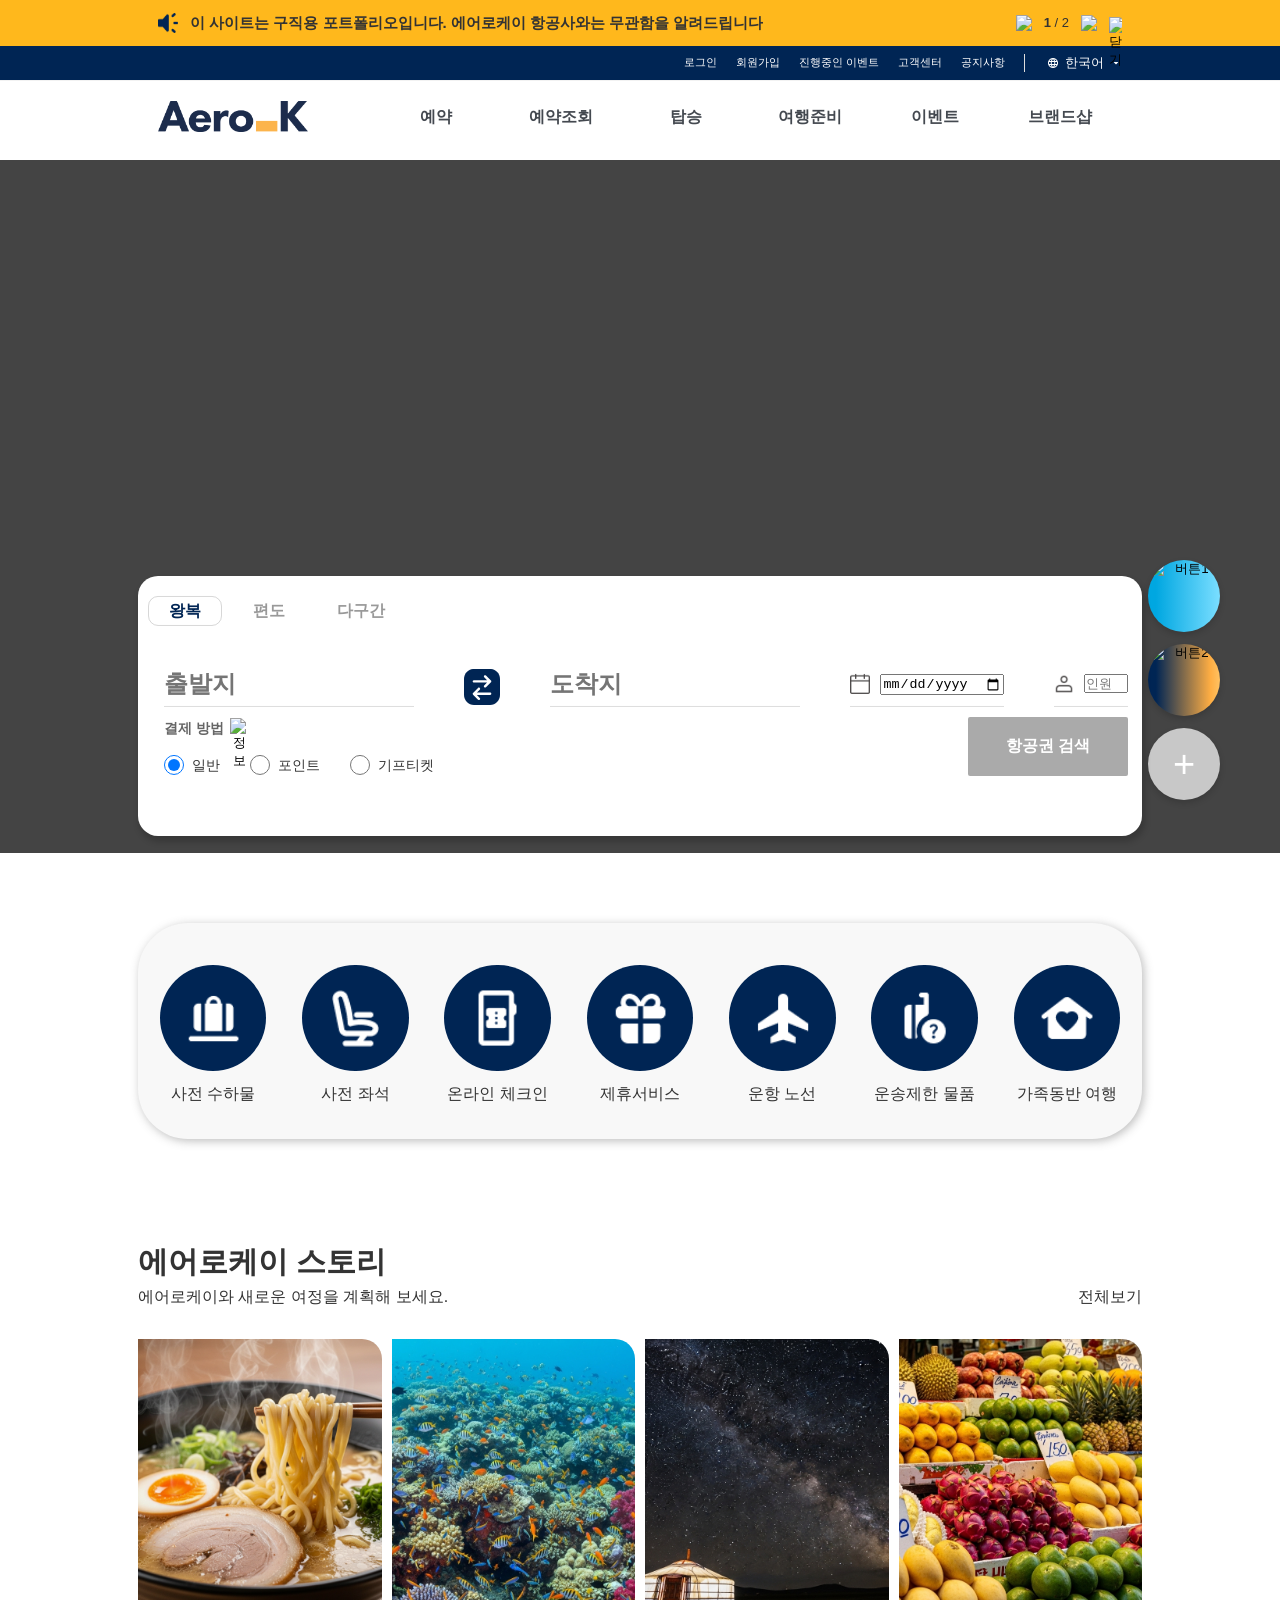
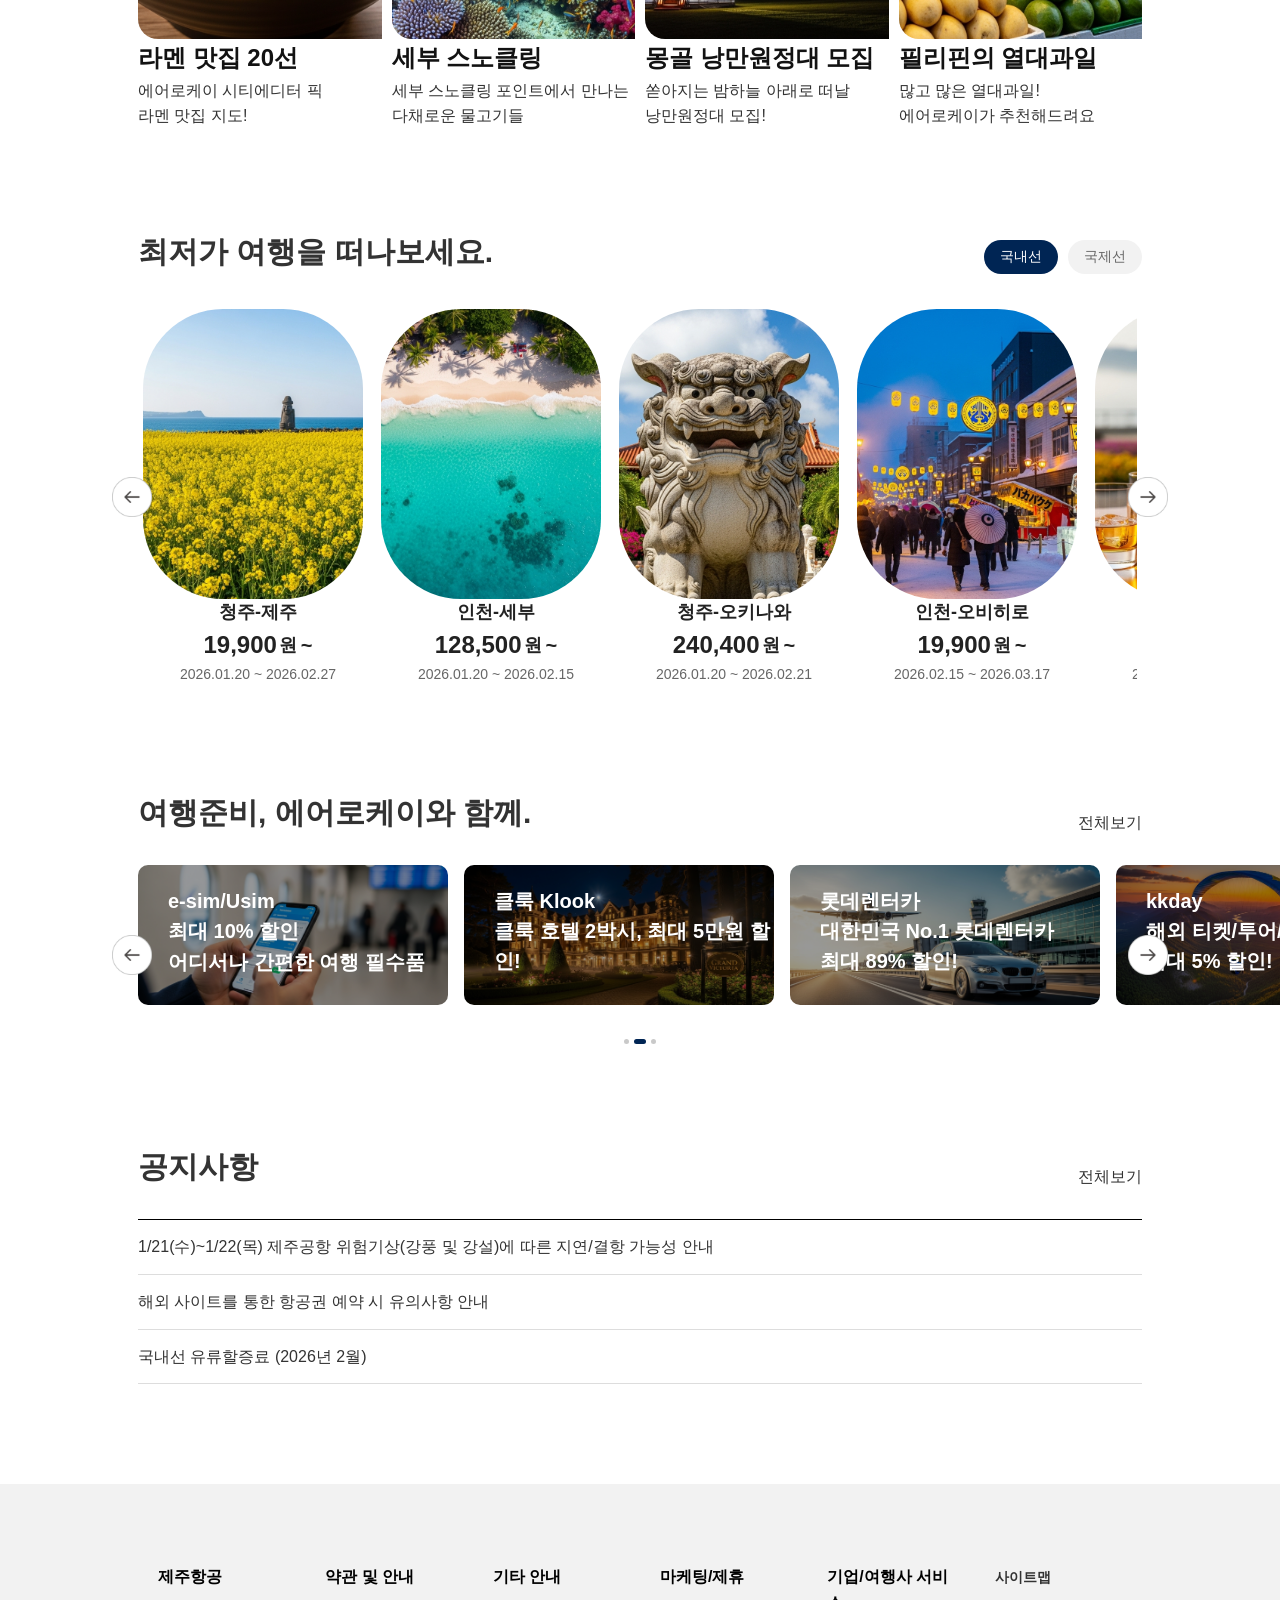
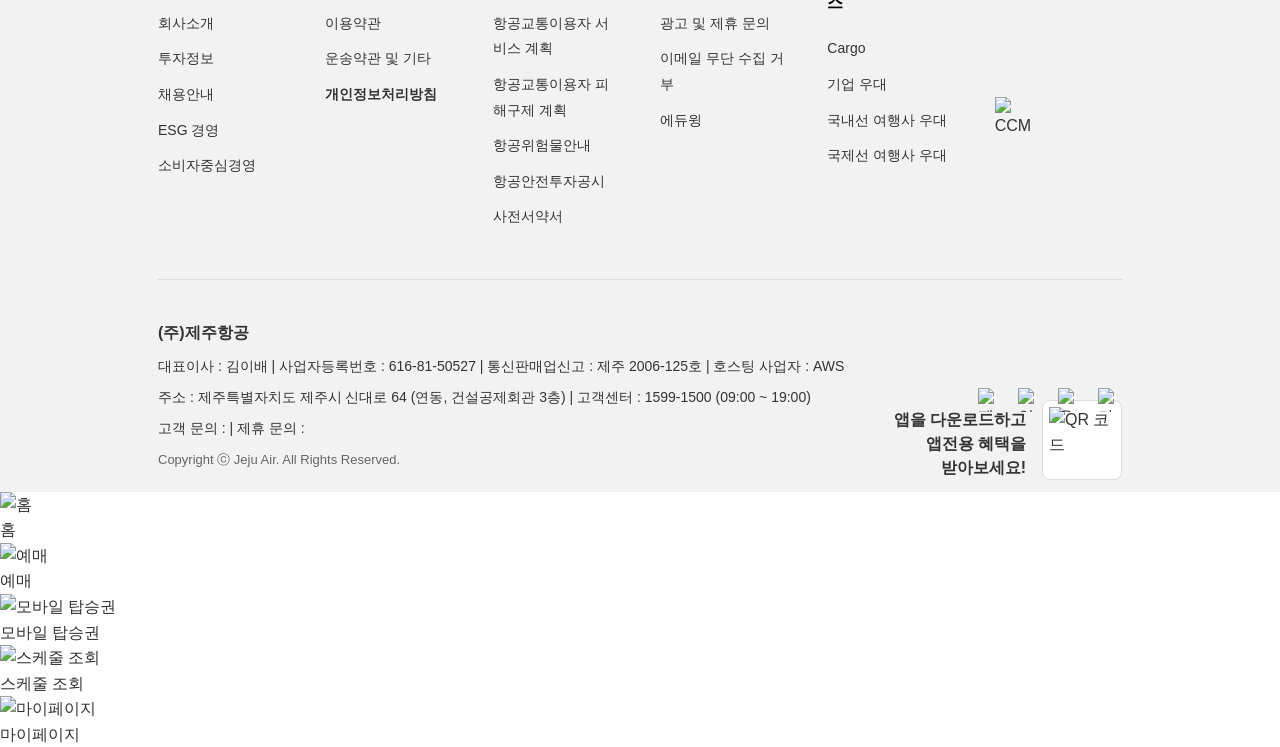
==== commit 584d4be8: "container 순서 수정" ====
--- a/index.html
+++ b/index.html
@@ -1,807 +1,827 @@
 <!doctype html>
 <html lang="ko">
+  <head>
+    <!-- Google tag (gtag.js) -->
+    <script async src="https://www.googletagmanager.com/gtag/js?id=G-8CGRXGRFQY"></script>
+    <script>
+      window.dataLayer = window.dataLayer || [];
+      function gtag() {
+        dataLayer.push(arguments);
+      }
+      gtag("js", new Date());
 
-<head>
-  <!-- Google tag (gtag.js) -->
-  <script async src="https://www.googletagmanager.com/gtag/js?id=G-8CGRXGRFQY"></script>
-  <script>
-    window.dataLayer = window.dataLayer || [];
-    function gtag() {
-      dataLayer.push(arguments);
-    }
-    gtag("js", new Date());
+      gtag("config", "G-8CGRXGRFQY");
+    </script>
+    <meta charset="UTF-8" />
+    <meta name="viewport" content="width=device-width, initial-scale=1.0" />
+    <title>제주항공 - 원태림</title>
 
-    gtag("config", "G-8CGRXGRFQY");
-  </script>
-  <meta charset="UTF-8" />
-  <meta name="viewport" content="width=device-width, initial-scale=1.0" />
-  <title>제주항공 - 원태림</title>
-  <link rel="stylesheet" href="https://cdn.jsdelivr.net/npm/swiper@12/swiper-bundle.min.css" />
-  <link rel="stylesheet" href="css/styles.css" />
-</head>
+    <link rel="stylesheet" href="https://cdn.jsdelivr.net/npm/swiper@12/swiper-bundle.min.css" />
+    <link rel="stylesheet" href="css/styles.css" />
+    <script src="https://cdn.jsdelivr.net/npm/swiper@12/swiper-bundle.min.js"></script>
+  </head>
 
-<body>
-  <!-- 알림팝업-->
-  <div class="popup-dim">
-    <div class="popup"> 이 프로젝트는 구직용 포트폴리오입니다.<br /> 항공사와는 무관함을 알려드립니다!!!<br />
-      <button>닫기</button>
+  <body>
+    <!-- 알림팝업-->
+    <div class="popup-dim">
+      <div class="popup">
+        이 프로젝트는 구직용 포트폴리오입니다.<br />
+        항공사와는 무관함을 알려드립니다!!!<br />
+        <button>닫기</button>
+      </div>
     </div>
-  </div>
-  <!-- 헤더 -->
-  <header class="header">
-    <!-- 공지사항 배너 -->
-    <div class="news-banner">
-      <div class="news-container">
-        <img src="images/icon/notice.png" alt="알림" class="news-icon" />
-        <div class="news-content">
-          <div class="news-item active">
-            <a href="#" class="news-link">이 사이트는 구직용 포트폴리오입니다. 에어로케이 항공사와는 무관함을 알려드립니다</a>
-          </div>
-          <div class="news-item">
-            <a href="#" class="news-link">1/20(화) 삿포로, 하코다테공항 위험기상(강풍 및 강설)에 따른 지연/결항 운항 가능성 안내</a>
-          </div>
-        </div>
-        <div class="news-controls">
-          <button class="news-prev">
-            <img src="https://placehold.co/16x16/333333/ffffff?text=%3C" alt="이전" />
+    <!-- 헤더 -->
+    <header class="header">
+      <!-- 공지사항 배너 -->
+      <div class="news-banner">
+        <div class="news-container">
+          <img src="images/icon/notice.png" alt="알림" class="news-icon" />
+          <div class="news-content">
+            <div class="news-item active">
+              <a href="#" class="news-link">이 사이트는 구직용 포트폴리오입니다. 에어로케이 항공사와는 무관함을 알려드립니다</a>
+            </div>
+            <div class="news-item">
+              <a href="#" class="news-link">1/20(화) 삿포로, 하코다테공항 위험기상(강풍 및 강설)에 따른 지연/결항 운항 가능성 안내</a>
+            </div>
+          </div>
+          <div class="news-controls">
+            <button class="news-prev">
+              <img src="https://placehold.co/16x16/333333/ffffff?text=%3C" alt="이전" />
+            </button>
+            <span class="news-indicator"> <strong>1</strong> / 2 </span>
+            <button class="news-next">
+              <img src="https://placehold.co/16x16/333333/ffffff?text=%3E" alt="다음" />
+            </button>
+          </div>
+          <button class="news-close">
+            <img src="https://placehold.co/13x13/333333/ffffff?text=X" alt="닫기" />
           </button>
-          <span class="news-indicator"> <strong>1</strong> / 2 </span>
-          <button class="news-next">
-            <img src="https://placehold.co/16x16/333333/ffffff?text=%3E" alt="다음" />
-          </button>
-        </div>
-        <button class="news-close">
-          <img src="https://placehold.co/13x13/333333/ffffff?text=X" alt="닫기" />
+        </div>
+      </div>
+      <!-- 상단 메뉴 -->
+      <div class="top-menu">
+        <div class="top-menu-container">
+          <nav class="top-menu-nav">
+            <a href="#">로그인</a>
+            <a href="#">회원가입</a>
+            <a href="#">진행중인 이벤트</a>
+            <a href="#">고객센터</a>
+            <a href="#">공지사항</a>
+            <button class="lang-btn"><img src="images/icon/mdi_web.png" alt="언어" /> 한국어 <img src="images/icon/arrow-down.png" alt="화살표" /></button>
+          </nav>
+        </div>
+      </div>
+      <!-- 메인 네비게이션 -->
+      <div class="main-nav">
+        <div class="main-nav-container">
+          <h1 class="logo">
+            <a href="#">
+              <img src="images/aero-k-logo.png" alt="제주항공" />
+            </a>
+          </h1>
+          <nav class="nav">
+            <ul class="menu">
+              <li class="item dep1">
+                <!-- //.item.dep1.일번 -->
+                <a href="#" class="nav-item">예약</a>
+                <div class="mega">
+                  <div class="row">
+                    <div class="col">
+                      <h2>항공권</h2>
+                      <ul class="dep2">
+                        <li><a href="#">항공권 예매</a></li>
+                        <li><a href="#">가격으로 예매</a></li>
+                      </ul>
+                      <!-- //.dep2 -->
+                    </div>
+                    <div class="col">
+                      <h2>정보</h2>
+                      <ul class="dep2">
+                        <li><a href="#">운임 안내</a></li>
+                        <li><a href="#">단체 항공권 예매 안내</a></li>
+                        <li><a href="#">수수료 및 위약금 안내</a></li>
+                        <li><a href="#">운항 스케줄 및 운항 노선 안내</a></li>
+                        <li><a href="#">운항 정보</a></li>
+                        <li><a href="#">온라인 결제</a></li>
+                      </ul>
+                      <!-- //.dep2 -->
+                    </div>
+                    <div class="col">
+                      <h2>부가서비스</h2>
+                      <ul class="dep2">
+                        <li><a href="#">부가서비스</a></li>
+                        <li><a href="#">부가서비스 안내</a></li>
+                      </ul>
+                      <!-- //.dep2 -->
+                    </div>
+                    <!-- //.col -->
+                  </div>
+                  <!-- //.row -->
+                </div>
+                <!-- //.mega -->
+              </li>
+              <li class="item dep1">
+                <!-- //.item.dep1.이번 -->
+                <a href="#" class="nav-item">예약조회</a>
+                <div class="mega">
+                  <div class="row">
+                    <div class="col">
+                      <!-- h2+ul.dep2>li>a -->
+                      <h2 class="dep2"><a href="#"> 비회원예약조회</a></h2>
+                      <!-.dep2 -->
+                    </div>
+                    <!-- //.col -->
+                  </div>
+                  <!-- //.row -->
+                </div>
+                <!-- //.mega -->
+              </li>
+              <li class="item dep1">
+                <!-- //.item.dep1 삼번-->
+                <a href="#" class="nav-item">탑승</a>
+                <div class="mega">
+                  <div class="row">
+                    <div class="col">
+                      <h2>체크인</h2>
+                      <ul class="dep2">
+                        <li><a href="#">체크인</a></li>
+                        <li><a href="#">체크인 안내</a></li>
+                      </ul>
+                      <!-- //.dep2 -->
+                    </div>
+                    <div class="col">
+                      <h2>공항 정보</h2>
+                      <ul class="dep2">
+                        <li><a href="#">공항 정보</a></li>
+                        <li><a href="#">청주/인천공항</a></li>
+                        <li><a href="#">그 외 공항</a></li>
+                        <li><a href="#">출입국 규정 정보</a></li>
+                      </ul>
+                      <!-- //.dep2 -->
+                    </div>
+                    <div class="col">
+                      <h2>탑승 수속 안내</h2>
+                      <ul class="dep2">
+                        <li><a href="#">탑승 수속 안내</a></li>
+                        <li><a href="#">국내선</a></li>
+                        <li><a href="#">국제선</a></li>
+                      </ul>
+                      <!-- //.dep2 -->
+                    </div>
+                    <div class="col">
+                      <h2>기내서비스</h2>
+                      <ul class="dep2">
+                        <li><a href="#">기내서비스</a></li>
+                        <li><a href="#">Onboard Shop</a></li>
+                        <li><a href="#">기내 면세 판매</a></li>
+                      </ul>
+                      <!-- //.dep2 -->
+                    </div>
+                    <div class="col">
+                      <h2>항공기 정보</h2>
+                      <ul class="dep2">
+                        <li><a href="#">항공기 정보</a></li>
+                      </ul>
+                      <!-- //.dep2 -->
+                    </div>
+                    <!-- //.col -->
+                  </div>
+                  <!-- //.row -->
+                </div>
+                <!-- //.mega -->
+              </li>
+              <li class="item dep1">
+                <!-- //.item.dep1 사번-->
+                <a href="#" class="nav-item">여행준비</a>
+                <div class="mega">
+                  <div class="row">
+                    <div class="col">
+                      <!-- h2+ul.dep2>li>a -->
+                      <h2>수하물</h2>
+                      <ul class="dep2">
+                        <li><a href="#">기내 휴대 수하물</a></li>
+                        <li><a href="#">위탁 수하물</a></li>
+                        <li><a href="#">특수 수하물</a></li>
+                        <li><a href="#">운송 제한 물품</a></li>
+                        <li><a href="#">수하물 배상</a></li>
+                      </ul>
+                      <!-- //.dep2 -->
+                    </div>
+                    <div class="col">
+                      <h2>도움이 필요한 승객</h2>
+                      <ul class="dep2">
+                        <li><a href="#">임산부 승객</a></li>
+                        <li><a href="#">유아 동반 여행</a></li>
+                        <li><a href="#">몸이 불편한 승객</a></li>
+                        <li><a href="#">혼자 여행하는 어린이</a></li>
+                      </ul>
+                      <!-- //.dep2 -->
+                    </div>
+                    <div class="col">
+                      <h2>에어로케이</h2>
+                      <ul class="dep2">
+                        <li><a href="#">에어로케이</a></li>
+                        <li><a href="#">국가별</a></li>
+                      </ul>
+                      <!-- //.dep2 -->
+                    </div>
+                    <!-- //.col -->
+                    <div class="col">
+                      <h2>제휴서비스</h2>
+                      <ul class="dep2">
+                        <li><a href="#">여행상품</a></li>
+                        <li><a href="#">호텔 / 숙박</a></li>
+                        <li><a href="#">렌터카</a></li>
+                        <li><a href="#">액티비티</a></li>
+                        <li><a href="#">기타</a></li>
+                      </ul>
+                      <!-- //.dep2 -->
+                    </div>
+                    <!-- //.col -->
+                  </div>
+                  <!-- //.row -->
+                </div>
+                <!-- //.mega -->
+              </li>
+              <li class="item dep1">
+                <!-- //.item.dep1 오번-->
+                <a href="#" class="nav-item">이벤트</a>
+                <div class="mega">
+                  <div class="row">
+                    <div class="col">
+                      <h2>이벤트</h2>
+                      <ul class="dep2">
+                        <li><a href="#">진행중인 이벤트</a></li>
+                        <li><a href="#">지난 이벤트</a></li>
+                      </ul>
+                      <!-- //.dep2 -->
+                    </div>
+                  </div>
+                  <!-- //.row -->
+                </div>
+                <!-- //.mega -->
+              </li>
+              <li class="item dep1">
+                <!-- //.item.dep1 육번-->
+                <a href="#" class="nav-item">브랜드샵</a>
+                <!-- //.mega -->
+              </li>
+            </ul>
+            <!-- //.menu -->
+          </nav>
+        </div>
+      </div>
+    </header>
+    <!-- 메인 컨텐츠 -->
+    <main class="main-content">
+      <!-- 탭 -->
+      <div class="tab-wrapper">
+        <ul class="tab-menu trip-type">
+          <li><a href="#tabs-1" class="trip-type-item active">왕복 </a></li>
+          <li><a href="#tabs-2" class="trip-type-item">편도</a></li>
+          <li><a href="#tabs-3" class="trip-type-item">다구간</a></li>
+        </ul>
+        <div class="tab-content">
+          <div id="tabs-1" class="active">
+            <div class="booking-form">
+              <!-- 경로 선택  -->
+              <div class="route">
+                <div class="route-selection" id="round-trip">
+                  <div class="direction">
+                    <div class="route-field">
+                      <input type="text" placeholder="출발지" class="route-input" />
+                    </div>
+                    <button class="route-swap">
+                      <img src="images/icon/two-way.svg" alt="경로 바꾸기" />
+                    </button>
+                    <div class="route-field">
+                      <input type="text" placeholder="도착지" class="route-input right" />
+                    </div>
+
+                    <div class="date-field">
+                      <img src="images/icon/date.png" alt="날짜" class="date-icon" />
+                      <span><input type="date" /></span>
+                    </div>
+
+                    <div class="passenger-field">
+                      <img src="images/icon/people.png" alt="승객" class="passenger-icon" />
+                      <span><input type="number" min="1" max="10" step="1" placeholder="인원 수" /></span>
+                    </div>
+                  </div>
+                  <div class="booking-options">
+                    <div class="option-group">
+                      <label class="option-label">
+                        결제 방법
+                        <button class="info-btn">
+                          <img src="https://placehold.co/16x16/888888/ffffff?text=i" alt="정보" />
+                        </button>
+                      </label>
+                      <div class="option-items">
+                        <label class="option-item">
+                          <input type="radio" name="payment-tabs1" checked />
+                          <span>일반</span>
+                        </label>
+                        <label class="option-item">
+                          <input type="radio" name="payment-tabs1" />
+                          <span>포인트</span>
+                        </label>
+                        <label class="option-item">
+                          <input type="radio" name="payment-tabs1" />
+                          <span>기프티켓</span>
+                        </label>
+                      </div>
+                    </div>
+                    <button class="search-btn disabled">항공권 검색</button>
+                  </div>
+                </div>
+              </div>
+            </div>
+          </div>
+          <div id="tabs-2">
+            <div class="booking-form">
+              <!-- 경로 선택  -->
+              <div class="route">
+                <div class="route-selection" id="round-trip">
+                  <div class="direction">
+                    <div class="route-field">
+                      <input type="text" placeholder="출발지" class="route-input" />
+                    </div>
+                    <button class="route-swap">
+                      <img src="images/icon/one-way.svg" alt="경로 바꾸기" />
+                    </button>
+                    <div class="route-field">
+                      <input type="text" placeholder="도착지" class="route-input right" />
+                    </div>
+                    <div class="date-field">
+                      <img src="images/icon/date.png" alt="날짜" class="date-icon" />
+                      <span><input type="date" /></span>
+                    </div>
+                    <div class="passenger-field">
+                      <img src="images/icon/people.png" alt="승객" class="passenger-icon" />
+                      <span><input type="number" min="1" max="10" step="1" placeholder="인원 수" /></span>
+                    </div>
+                  </div>
+                  <div class="booking-options">
+                    <div class="option-group">
+                      <label class="option-label">
+                        결제 방법
+                        <button class="info-btn">
+                          <img src="https://placehold.co/16x16/888888/ffffff?text=i" alt="정보" />
+                        </button>
+                      </label>
+                      <div class="option-items">
+                        <label class="option-item">
+                          <input type="radio" name="payment-tabs2" checked />
+                          <span>일반</span>
+                        </label>
+                        <label class="option-item">
+                          <input type="radio" name="payment-tabs2" />
+                          <span>포인트</span>
+                        </label>
+                        <label class="option-item">
+                          <input type="radio" name="payment-tabs2" />
+                          <span>기프티켓</span>
+                        </label>
+                      </div>
+                    </div>
+                    <button class="search-btn disabled">항공권 검색</button>
+                  </div>
+                </div>
+              </div>
+            </div>
+          </div>
+          <div id="tabs-3">
+            <div class="booking-form">
+              <!-- 경로 선택  -->
+              <div class="route">
+                <div class="route-selection" id="round-trip">
+                  <div class="direction">
+                    <div class="route-field">
+                      <input type="text" placeholder="출발지" class="route-input" />
+                    </div>
+                    <button class="route-swap">
+                      <img src="images/icon/one-way.svg" alt="경로 바꾸기" />
+                    </button>
+                    <div class="route-field">
+                      <input type="text" placeholder="도착지" class="route-input right" />
+                    </div>
+                    <div class="date-field">
+                      <img src="images/icon/date.png" alt="날짜" class="date-icon" />
+                      <span><input type="date" /></span>
+                    </div>
+                    <div class="passenger-field">
+                      <img src="images/icon/people.png" alt="승객" class="passenger-icon" />
+                      <span><input type="number" min="1" max="10" step="1" placeholder="인원 수" /></span>
+                    </div>
+                  </div>
+                  <div class="booking-options">
+                    <div class="option-group">
+                      <label class="option-label">
+                        결제 방법
+                        <button class="info-btn">
+                          <img src="https://placehold.co/16x16/888888/ffffff?text=i" alt="정보" />
+                        </button>
+                      </label>
+                      <div class="option-items">
+                        <label class="option-item">
+                          <input type="radio" name="payment-tabs3" checked />
+                          <span>일반</span>
+                        </label>
+                        <label class="option-item">
+                          <input type="radio" name="payment-tabs3" />
+                          <span>포인트</span>
+                        </label>
+                        <label class="option-item">
+                          <input type="radio" name="payment-tabs3" />
+                          <span>기프티켓</span>
+                        </label>
+                      </div>
+                    </div>
+                    <button class="search-btn disabled">항공권 검색</button>
+                  </div>
+                </div>
+              </div>
+            </div>
+          </div>
+        </div>
+      </div>
+      <!-- 메인 배너 -->
+      <section class="banner">
+        <div class="swiper mySwiper">
+          <div class="swiper-wrapper">
+            <!-- Slides -->
+            <div class="swiper-slide">
+              <img src="images/city/japan.jpeg" alt="메인 배너" class="banner-img" />
+            </div>
+
+            <div class="swiper-slide">
+              <img src="images/city/sebu.jpeg" alt="메인 배너" class="banner-img" />
+            </div>
+
+            <div class="swiper-slide">
+              <img src="images/city/Singapore.jpeg" alt="메인 배너" class="banner-img" />
+            </div>
+          </div>
+          <div class="swiper-pagination">
+            <button class="banner-btn-prev">
+              <img src="images/icon/left.png" alt="이전" />
+            </button>
+            <span class="banner-indicator"> <strong>2</strong> / <span>4</span> </span>
+            <button class="banner-btn-next">
+              <img src="images/icon/right.png" alt="다음" />
+            </button>
+            <button class="banner-btn-pause">p-type <img src="images/icon/pause.png" alt="정지" /></button>
+          </div>
+        </div>
+        <!--  -->
+      </section>
+      <div class="container">
+        <!-- 빠른 링크 -->
+        <section class="quick-link">
+          <div class="quick-grid">
+            <a href="#" class="quick-item">
+              <img src="images/icon/material-symbols_checked-bag-rounded.png" alt="사전 수하물" />
+              <span>사전 수하물</span>
+            </a>
+            <a href="#" class="quick-item">
+              <img src="images/icon/hugeicons_airplane-seat.png" alt="사전 좌석" />
+              <span>사전 좌석</span>
+            </a>
+            <a href="#" class="quick-item">
+              <img src="images/icon/material-symbols_mobile-ticket-outline-rounded.png" alt="온라인 체크인" />
+              <span>온라인 체크인</span>
+            </a>
+            <a href="#" class="quick-item">
+              <img src="images/icon/tabler_gift-filled.png" alt="제휴서비스" />
+              <span>제휴서비스</span>
+            </a>
+            <a href="#" class="quick-item">
+              <img src="images/icon/material-symbols_flight.png" alt="공항 정보" />
+              <span>운항 노선</span>
+            </a>
+            <a href="#" class="quick-item">
+              <img src="images/icon/material-symbols_carry-on-bag-question-rounded.png" alt="운송제한 물품" />
+              <span>운송제한 물품</span>
+            </a>
+            <a href="#" class="quick-item">
+              <img src="images/icon/material-symbols_family-home-rounded.png" alt="가족동반 여행" />
+              <span>가족동반 여행</span>
+            </a>
+          </div>
+        </section>
+         <!-- 에어로케이 스토리 -->
+        <section class="news-section">
+          <div class="section-header">
+            <div class="section-text">
+              <h2>에어로케이 스토리</h2>
+              <p>에어로케이와 새로운 여정을 계획해 보세요.</p>
+            </div>
+            <a href="#" class="more-link">전체보기</a>
+          </div>
+          <div class="members-grid">
+            <a href="#" class="member-card">
+              <div class="member-card-frame"><img src="images/ramen.png" alt="라멘" /></div>
+              <h1>라멘 맛집 20선</h1>
+              <p>에어로케이 시티에디터 픽<br>라멘 맛집 지도!</p>
+            </a>
+            <a href="#" class="member-card">
+              <div class="member-card-frame"><img src="images/fish.jpeg" alt="세부" /></div>
+             <h1>세부 스노클링</h1>
+              <p>세부 스노클링 포인트에서 만나는<br> 다채로운 물고기들</p>
+
+            </a>
+            <a href="#" class="member-card">
+              <div class="member-card-frame"><img src="images/mongolsky.jpeg"  alt="몽골" /></div>
+              <h1>몽골 낭만원정대 모집</h1>
+              <p>쏟아지는 밤하늘 아래로 떠날<br>
+                낭만원정대 모집!
+              </p>
+            </a>
+            <a href="#" class="member-card">
+              <div class="member-card-frame"><img src="images/fruit.jpeg"" alt="팔리핀" /></div>
+              <h1>필리핀의 열대과일</h1>
+              <p>많고 많은 열대과일!<br>에어로케이가 추천해드려요</p>
+            </a>
+          </div>
+        </section>
+        <!-- 최저가 여행 -->
+        <section class="price-section">
+          <div class="section-header">
+            <h2>최저가 여행을 떠나보세요.</h2>
+            <div class="filter-tabs">
+              <button class="filter-tab active">국내선</button>
+              <button class="filter-tab">국제선</button>
+            </div>
+          </div>
+          <div class="price-slider">
+            <div class="price-list">
+              <div class="price-track">
+                <div class="price-card">
+                  <img src="images/city/jeju.jpeg" alt="청주-제주" />
+                  <h3>청주-제주</h3>
+                  <p class="price">19,900<span>원</span><span class="tilde">~</span></p>
+                  <p class="date">2026.01.20 ~ 2026.02.27</p>
+                </div>
+                <div class="price-card">
+                  <img src="images/city/sebu.jpeg" alt="청주-세부" />
+                  <h3>인천-세부</h3>
+                  <p class="price">128,500<span>원</span><span class="tilde">~</span></p>
+                  <p class="date">2026.01.20 ~ 2026.02.15</p>
+                </div>
+                <div class="price-card">
+                  <img src="images/city/okinawa2.jpeg" alt="청주-오키나와" />
+                  <h3>청주-오키나와</h3>
+                  <p class="price">240,400<span>원</span><span class="tilde">~</span></p>
+                  <p class="date">2026.01.20 ~ 2026.02.21</p>
+                </div>
+                <div class="price-card">
+                  <img src="images/city/obihiro.jpeg" alt="인천-오비히로" />
+                  <h3>인천-오비히로</h3>
+                  <p class="price">19,900<span>원</span><span class="tilde">~</span></p>
+                  <p class="date">2026.02.15 ~ 2026.03.17</p>
+                </div>
+                <div class="price-card">
+                  <img src="images/city/ibaraki.jpeg" alt="청주-이바라키" />
+                  <h3>청주-이바라키</h3>
+                  <p class="price">19,900<span>원</span><span class="tilde">~</span></p>
+                  <p class="date">2026.01.20 ~ 2026.02.28</p>
+                </div>
+                <div class="price-card">
+                  <img src="images/city/Hualien.jpeg" alt="인천-화롄" />
+                  <h3>인천-화롄</h3>
+                  <p class="price">78,500<span>원</span><span class="tilde">~</span></p>
+                  <p class="date">2026.02.15 ~ 2026.03.15</p>
+                </div>
+                <div class="price-card">
+                  <img src="images/city/Mongolia.jpeg" alt="청주-울란바토르" />
+                  <h3>청주-울란바토르</h3>
+                  <p class="price">146,500<span>원</span><span class="tilde">~</span></p>
+                  <p class="date">2026.02.15 ~ 2026.03.15</p>
+                </div>
+              </div>
+            </div>
+            <button class="slider-btn slider-prev">
+              <img src="images/icon/arrow-left.png" alt="이전" />
+            </button>
+            <button class="slider-btn slider-next">
+              <img src="images/icon/arrow-right.png" alt="다음" />
+            </button>
+          </div>
+        </section>
+                <!-- 여행준비 -->
+        <section class="benefits-section">
+          <div class="section-header">
+            <h2>여행준비, 에어로케이와 함께.</h2>
+            <a href="#" class="more-link">전체보기</a>
+          </div>
+          <div class="benefits-slider">
+            <div class="benefits-inner">
+              <div class="benefits-track">
+                <div class="benefit-card">
+                  <img src="images/phone.jpeg" alt="e-sim/Usim" />
+                  <div class="benefit-text">
+                    <p>e-sim/Usim</p>
+                    <p>최대 10% 할인</p>
+                    <p>어디서나 간편한 여행 필수품</p>
+                  </div>
+                </div>
+                <div class="benefit-card">
+                  <img src="images/hotel.jpeg" alt="클룩 Klook" />
+                  <div class="benefit-text">
+                    <p>클룩 Klook</p>
+                    <p>클룩 호텔 2박시, 최대 5만원 할인!</p>
+                  </div>
+                </div>
+                <div class="benefit-card">
+                  <img src="images/car.jpeg" alt="롯데렌터카" />
+                  <div class="benefit-text">
+                    <p>롯데렌터카</p>
+                    <p>
+                      대한민국 No.1 롯데렌터카<br />
+                      최대 89% 할인!
+                    </p>
+                  </div>
+                </div>
+                <div class="benefit-card">
+                  <img src="images/paragliding.jpeg" alt="kkday" />
+                  <div class="benefit-text">
+                    <p>kkday</p>
+                    <p>
+                      해외 티켓/투어/액티비티<br />
+                      최대 5% 할인!
+                    </p>
+                  </div>
+                </div>
+              </div>
+            </div>
+            <button class="slider-btn slider-prev">
+              <img src="images/icon/arrow-left.png" alt="이전" />
+            </button>
+            <button class="slider-btn slider-next">
+              <img src="images/icon/arrow-right.png" alt="다음" />
+            </button>
+            <div class="slider-dots">
+              <span class="dot"></span>
+              <span class="dot active"></span>
+              <span class="dot"></span>
+            </div>
+          </div>
+        </section>
+
+        <!-- 공지사항 -->
+        <section class="notice-section">
+          <div class="section-header">
+            <h2>공지사항</h2>
+            <a href="#" class="more-link">전체보기</a>
+          </div>
+          <ul class="notice-list">
+            <li class="notice-item">
+              <a href="#">1/21(수)~1/22(목) 제주공항 위험기상(강풍 및 강설)에 따른 지연/결항 가능성 안내</a>
+            </li>
+            <li class="notice-item">
+              <a href="#">해외 사이트를 통한 항공권 예약 시 유의사항 안내</a>
+            </li>
+            <li class="notice-item">
+              <a href="#">국내선 유류할증료 (2026년 2월)</a>
+            </li>
+          </ul>
+        </section>
+      </div>
+    </main>
+    <!-- 푸터 -->
+    <footer class="footer">
+      <div class="footer-container">
+        <div class="footer-links">
+          <div class="footer-col">
+            <h3>제주항공</h3>
+            <ul>
+              <li><a href="#">회사소개</a></li>
+              <li><a href="#">투자정보</a></li>
+              <li><a href="#">채용안내</a></li>
+              <li><a href="#">ESG 경영</a></li>
+              <li><a href="#">소비자중심경영</a></li>
+            </ul>
+          </div>
+          <div class="footer-col">
+            <h3>약관 및 안내</h3>
+            <ul>
+              <li><a href="#">이용약관</a></li>
+              <li><a href="#">운송약관 및 기타</a></li>
+              <li>
+                <a href="#"><strong>개인정보처리방침</strong></a>
+              </li>
+            </ul>
+          </div>
+          <div class="footer-col">
+            <h3>기타 안내</h3>
+            <ul>
+              <li><a href="#">항공교통이용자 서비스 계획</a></li>
+              <li><a href="#">항공교통이용자 피해구제 계획</a></li>
+              <li><a href="#">항공위험물안내</a></li>
+              <li><a href="#">항공안전투자공시</a></li>
+              <li><a href="#">사전서약서</a></li>
+            </ul>
+          </div>
+          <div class="footer-col">
+            <h3>마케팅/제휴</h3>
+            <ul>
+              <li><a href="#">광고 및 제휴 문의</a></li>
+              <li><a href="#">이메일 무단 수집 거부</a></li>
+              <li><a href="#">에듀윙</a></li>
+            </ul>
+          </div>
+          <div class="footer-col">
+            <h3>기업/여행사 서비스</h3>
+            <ul>
+              <li><a href="#">Cargo</a></li>
+              <li><a href="#">기업 우대</a></li>
+              <li><a href="#">국내선 여행사 우대</a></li>
+              <li><a href="#">국제선 여행사 우대</a></li>
+            </ul>
+          </div>
+          <div class="footer-col">
+            <a href="#"><strong>사이트맵</strong></a>
+            <div class="footer-badge">
+              <img src="https://placehold.co/120x40/ffffff/333333?text=CCM" alt="CCM" />
+            </div>
+          </div>
+        </div>
+        <div class="footer-info">
+          <div class="footer-company">
+            <h3>(주)제주항공</h3>
+            <p>대표이사 : 김이배 | 사업자등록번호 : 616-81-50527 | 통신판매업신고 : 제주 2006-125호 | 호스팅 사업자 : AWS</p>
+            <p>주소 : 제주특별자치도 제주시 신대로 64 (연동, 건설공제회관 3층) | 고객센터 : 1599-1500 (09:00 ~ 19:00)</p>
+            <p>고객 문의 : | 제휴 문의 :</p>
+            <p class="copyright">Copyright ⓒ Jeju Air. All Rights Reserved.</p>
+          </div>
+          <div class="footer-app">
+            <div class="app-text">
+              <p>앱을 다운로드하고</p>
+              <p>앱전용 혜택을</p>
+              <p>받아보세요!</p>
+            </div>
+            <div class="app-qr">
+              <img src="https://placehold.co/80x80/ffffff/333333?text=QR" alt="QR 코드" />
+            </div>
+          </div>
+        </div>
+        <div class="footer-social">
+          <a href="#"><img src="https://placehold.co/24x24/3b5998/ffffff?text=F" alt="페이스북" /></a>
+          <a href="#"><img src="https://placehold.co/24x24/e4405f/ffffff?text=I" alt="인스타그램" /></a>
+          <a href="#"><img src="https://placehold.co/24x24/ff0000/ffffff?text=Y" alt="유튜브" /></a>
+          <a href="#"><img src="https://placehold.co/24x24/ffcd00/333333?text=K" alt="카카오톡" /></a>
+        </div>
+      </div>
+    </footer>
+    <!-- 플로팅 버튼 -->
+    <div class="floating-buttons">
+      <div class="floating-items">
+        <button class="floating-btn blue">
+          <img src="https://placehold.co/72x72/0066cc/ffffff?text=1" alt="버튼1" />
+        </button>
+        <button class="floating-btn orange">
+          <img src="https://placehold.co/72x72/ff5000/ffffff?text=2" alt="버튼2" />
         </button>
       </div>
-    </div>
-    <!-- 상단 메뉴 -->
-    <div class="top-menu">
-      <div class="top-menu-container">
-        <nav class="top-menu-nav">
-          <a href="#">로그인</a>
-          <a href="#">회원가입</a>
-          <a href="#">진행중인 이벤트</a>
-          <a href="#">고객센터</a>
-          <a href="#">공지사항</a>
-          <button class="lang-btn"><img src="images/icon/mdi_web.png" alt="언어" /> 한국어 <img
-              src="images/icon/arrow-down.png" alt="화살표" /></button>
-        </nav>
-      </div>
-    </div>
-    <!-- 메인 네비게이션 -->
-    <div class="main-nav">
-      <div class="main-nav-container">
-        <h1 class="logo">
-          <a href="#">
-            <img src="images/aero-k-logo.png" alt="제주항공" />
-          </a>
-        </h1>
-        <nav class="nav">
-          <ul class="menu">
-            <li class="item dep1">
-              <!-- //.item.dep1.일번 -->
-              <a href="#" class="nav-item">예약</a>
-              <div class="mega">
-                <div class="row">
-                  <div class="col">
-                    <h2>항공권</h2>
-                    <ul class="dep2">
-                      <li><a href="#">항공권 예매</a></li>
-                      <li><a href="#">가격으로 예매</a></li>
-                    </ul>
-                    <!-- //.dep2 -->
-                  </div>
-                  <div class="col">
-                    <h3>정보</h3>
-                    <ul class="dep2">
-                      <li><a href="#">운임 안내</a></li>
-                      <li><a href="#">단체 항공권 예매 안내</a></li>
-                      <li><a href="#">수수료 및 위약금 안내</a></li>
-                      <li><a href="#">운항 스케줄 및 운항 노선 안내</a></li>
-                      <li><a href="#">운항 정보</a></li>
-                      <li><a href="#">온라인 결제</a></li>
-                    </ul>
-                    <!-- //.dep2 -->
-                  </div>
-                  <div class="col">
-                    <h3>부가서비스</h3>
-                    <ul class="dep2">
-                      <li><a href="#">부가서비스</a></li>
-                      <li><a href="#">부가서비스 안내</a></li>
-                    </ul>
-                    <!-- //.dep2 -->
-                  </div>
-                  <!-- //.col -->
-                </div>
-                <!-- //.row -->
-              </div>
-              <!-- //.mega -->
-            </li>
-            <li class="item dep1">
-              <!-- //.item.dep1.이번 -->
-              <a href="#" class="nav-item">예약조회</a>
-              <div class="mega">
-                <div class="row">
-                  <div class="col">
-                    <!-- h3+ul.dep2>li>a -->
-                    <ul class="dep2">
-                      <li><a href="#">비회원예약조회</a></li>
-                    </ul>
-                    <!-- //.dep2 -->
-                  </div>
-                  <!-- //.col -->
-                </div>
-                <!-- //.row -->
-              </div>
-              <!-- //.mega -->
-            </li>
-            <li class="item dep1">
-              <!-- //.item.dep1 삼번-->
-              <a href="#" class="nav-item">탑승</a>
-              <div class="mega">
-                <div class="row">
-                  <div class="col">
-                    <h3>체크인</h3>
-                    <ul class="dep2">
-                      <li><a href="#">체크인</a></li>
-                      <li><a href="#">체크인 안내</a></li>
-                    </ul>
-                    <!-- //.dep2 -->
-                  </div>
-                  <div class="col">
-                    <h3>공항 정보</h3>
-                    <ul class="dep2">
-                      <li><a href="#">공항 정보</a></li>
-                      <li><a href="#">청주/인천공항</a></li>
-                      <li><a href="#">그 외 공항</a></li>
-                      <li><a href="#">출입국 규정 정보</a></li>
-                    </ul>
-                    <!-- //.dep2 -->
-                  </div>
-                  <div class="col">
-                    <h3>탑승 수속 안내</h3>
-                    <ul class="dep2">
-                      <li><a href="#">탑승 수속 안내</a></li>
-                      <li><a href="#">국내선</a></li>
-                      <li><a href="#">국제선</a></li>
-                    </ul>
-                    <!-- //.dep2 -->
-                  </div>
-                  <div class="col">
-                    <h3>기내서비스</h3>
-                    <ul class="dep2">
-                      <li><a href="#">기내서비스</a></li>
-                      <li><a href="#">Onboard Shop</a></li>
-                      <li><a href="#">기내 면세 판매</a></li>
-                    </ul>
-                    <!-- //.dep2 -->
-                  </div>
-                  <div class="col">
-                    <h3>항공기 정보</h3>
-                    <ul class="dep2">
-                      <li><a href="#">항공기 정보</a></li>
-                    </ul>
-                    <!-- //.dep2 -->
-                  </div>
-                  <!-- //.col -->
-                </div>
-                <!-- //.row -->
-              </div>
-              <!-- //.mega -->
-            </li>
-            <li class="item dep1">
-              <!-- //.item.dep1 사번-->
-              <a href="#" class="nav-item">여행준비</a>
-              <div class="mega">
-                <div class="row">
-                  <div class="col">
-                    <!-- h3+ul.dep2>li>a -->
-                    <h3>수하물</h3>
-                    <ul class="dep2">
-                      <li><a href="#">기내 휴대 수하물</a></li>
-                      <li><a href="#">위탁 수하물</a></li>
-                      <li><a href="#">특수 수하물</a></li>
-                      <li><a href="#">운송 제한 물품</a></li>
-                      <li><a href="#">수하물 배상</a></li>
-                    </ul>
-                    <!-- //.dep2 -->
-                  </div>
-                  <div class="col">
-                    <h3>도움이 필요한 승객</h3>
-                    <ul class="dep2">
-                      <li><a href="#">임산부 승객</a></li>
-                      <li><a href="#">유아 동반 여행</a></li>
-                      <li><a href="#">몸이 불편한 승객</a></li>
-                      <li><a href="#">혼자 여행하는 어린이</a></li>
-                    </ul>
-                    <!-- //.dep2 -->
-                  </div>
-                  <div class="col">
-                    <h3>에어로케이</h3>
-                    <ul class="dep2">
-                      <li><a href="#">에어로케이</a></li>
-                      <li><a href="#">국가별</a></li>
-                    </ul>
-                    <!-- //.dep2 -->
-                  </div>
-                  <!-- //.col -->
-                  <div class="col">
-                    <h3>제휴서비스</h3>
-                    <ul class="dep2">
-                      <li><a href="#">여행상품</a></li>
-                      <li><a href="#">호텔 / 숙박</a></li>
-                      <li><a href="#">렌터카</a></li>
-                      <li><a href="#">액티비티</a></li>
-                      <li><a href="#">기타</a></li>
-                    </ul>
-                    <!-- //.dep2 -->
-                  </div>
-                  <!-- //.col -->
-                </div>
-                <!-- //.row -->
-              </div>
-              <!-- //.mega -->
-            </li>
-            <li class="item dep1">
-              <!-- //.item.dep1 오번-->
-              <a href="#" class="nav-item">이벤트</a>
-              <div class="mega">
-                <div class="row">
-                  <div class="col">
-                    <h3>이벤트</h3>
-                    <ul class="dep2">
-                      <li><a href="#">진행중인 이벤트</a></li>
-                      <li><a href="#">지난 이벤트</a></li>
-                    </ul>
-                    <!-- //.dep2 -->
-                  </div>
-                </div>
-                <!-- //.row -->
-              </div>
-              <!-- //.mega -->
-            </li>
-            <li class="item dep1">
-              <!-- //.item.dep1 육번-->
-              <a href="#" class="nav-item">브랜드샵</a>
-              <!-- //.mega -->
-            </li>
-          </ul>
-          <!-- //.menu -->
-        </nav>
-      </div>
-    </div>
-  </header>
-  <!-- 메인 컨텐츠 -->
-  <main class="main-content">
-    <!-- 탭 -->
-    <div class="tab-wrapper">
-      <ul class="tab-menu trip-type">
-        <li><a href="#tabs-1" class="trip-type-item active">왕복 </a></li>
-        <li><a href="#tabs-2" class="trip-type-item">편도</a></li>
-        <li><a href="#tabs-3" class="trip-type-item">다구간</a></li>
-      </ul>
-      <div class="tab-content">
-        <div id="tabs-1" class="active">
-          <div class="booking-form">
-            <!-- 경로 선택  -->
-            <div class="route">
-              <div class="route-selection" id="round-trip">
-                <div class="direction">
-                  <div class="route-field">
-                    <input type="text" placeholder="출발지" class="route-input" />
-                  </div>
-                  <button class="route-swap">
-                    <img src="images/icon/two-way.svg" alt="경로 바꾸기" />
-                  </button>
-                  <div class="route-field">
-                    <input type="text" placeholder="도착지" class="route-input right" />
-                  </div>
-                  <div class="date-field">
-                    <img src="images/icon/date.png" alt="날짜" class="date-icon" />
-                    <span><input type="date" /></span>
-                  </div>
-                  <div class="passenger-field">
-                    <img src="images/icon/people.png" alt="승객" class="passenger-icon" />
-                    <span><input type="number" min="1" max="10" step="1" placeholder="인원 수"></span>
-                  </div>
-                </div>
-                <div class="booking-options">
-                  <div class="option-group">
-                    <label class="option-label"> 결제 방법 <button class="info-btn">
-                        <img src="https://placehold.co/16x16/888888/ffffff?text=i" alt="정보" />
-                      </button>
-                    </label>
-                    <div class="option-items">
-                      <label class="option-item">
-                        <input type="radio" name="payment" checked />
-                        <span>일반</span>
-                      </label>
-                      <label class="option-item">
-                        <input type="radio" name="payment" />
-                        <span>포인트</span>
-                      </label>
-                      <label class="option-item">
-                        <input type="radio" name="payment" />
-                        <span>기프티켓</span>
-                      </label>
-                    </div>
-                  </div>
-                  <button class="search-btn disabled">항공권 검색</button>
-                </div>
-              </div>
-            </div>
-          </div>
-        </div>
-        <div id="tabs-2">
-         <div class="booking-form">
-            <!-- 경로 선택  -->
-            <div class="route">
-              <div class="route-selection" id="round-trip">
-                <div class="direction">
-                  <div class="route-field">
-                    <input type="text" placeholder="출발지" class="route-input" />
-                  </div>
-                  <button class="route-swap">
-                    <img src="images/icon/one-way.svg" alt="경로 바꾸기" />
-                  </button>
-                  <div class="route-field">
-                    <input type="text" placeholder="도착지" class="route-input right" />
-                  </div>
-                  <div class="date-field">
-                    <img src="images/icon/date.png" alt="날짜" class="date-icon" />
-                    <span><input type="date" /></span>
-                  </div>
-                  <div class="passenger-field">
-                    <img src="images/icon/people.png" alt="승객" class="passenger-icon" />
-                    <span><input type="number" min="1" max="10" step="1" placeholder="인원 수"></span>
-                  </div>
-                </div>
-                <div class="booking-options">
-                  <div class="option-group">
-                    <label class="option-label"> 결제 방법 <button class="info-btn">
-                        <img src="https://placehold.co/16x16/888888/ffffff?text=i" alt="정보" />
-                      </button>
-                    </label>
-                    <div class="option-items">
-                      <label class="option-item">
-                        <input type="radio" name="payment" checked />
-                        <span>일반</span>
-                      </label>
-                      <label class="option-item">
-                        <input type="radio" name="payment" />
-                        <span>포인트</span>
-                      </label>
-                      <label class="option-item">
-                        <input type="radio" name="payment" />
-                        <span>기프티켓</span>
-                      </label>
-                    </div>
-                  </div>
-                  <button class="search-btn disabled">항공권 검색</button>
-                </div>
-              </div>
-            </div>
-          </div>
-
-        </div>
-        <div id="tabs-3">
-         <div class="booking-form">
-            <!-- 경로 선택  -->
-            <div class="route">
-              <div class="route-selection" id="round-trip">
-                <div class="direction">
-                  <div class="route-field">
-                    <input type="text" placeholder="출발지" class="route-input" />
-                  </div>
-                  <button class="route-swap">
-                    <img src="images/icon/one-way.svg" alt="경로 바꾸기" />
-                  </button>
-                  <div class="route-field">
-                    <input type="text" placeholder="도착지" class="route-input right" />
-                  </div>
-                  <div class="date-field">
-                    <img src="images/icon/date.png" alt="날짜" class="date-icon" />
-                    <span><input type="date" /></span>
-                  </div>
-                  <div class="passenger-field">
-                    <img src="images/icon/people.png" alt="승객" class="passenger-icon" />
-                    <span><input type="number" min="1" max="10" step="1" placeholder="인원 수"></span>
-                  </div>
-                </div>
-                <div class="booking-options">
-                  <div class="option-group">
-                    <label class="option-label"> 결제 방법 <button class="info-btn">
-                        <img src="https://placehold.co/16x16/888888/ffffff?text=i" alt="정보" />
-                      </button>
-                    </label>
-                    <div class="option-items">
-                      <label class="option-item">
-                        <input type="radio" name="payment" checked />
-                        <span>일반</span>
-                      </label>
-                      <label class="option-item">
-                        <input type="radio" name="payment" />
-                        <span>포인트</span>
-                      </label>
-                      <label class="option-item">
-                        <input type="radio" name="payment" />
-                        <span>기프티켓</span>
-                      </label>
-                    </div>
-                  </div>
-                  <button class="search-btn disabled">항공권 검색</button>
-                </div>
-              </div>
-            </div>
-          </div>
-
-        </div>
-      </div>
-    </div>
-    <!-- 메인 배너 -->
-    <section class="banner">
-      <div class="swiper">
-        <div class="swiper-wrapper">
-          <!-- Slides -->
-          <div class="swiper-slide">
-            <img src="images/sakura.jpeg" alt="메인 배너" class="banner-img" />
-          </div>
-          <div class="swiper-slide"><img src="images/city/ibaraki.jpeg" alt="메인 배너" class="banner-img" /></div>
-          <div class="swiper-slide"><img src="images/city/Mongolia.jpeg" alt="메인 배너" class="banner-img" /></div>
-        </div>
-      </div>
-      <div class="banner-text">
-        <p>4월 ~ 10월 출발편</p>
-        <p>국내선 항공권 스케줄 오픈</p>
-      </div>
-      <!--  -->
-      <div class="banner-pagination">
-        <button class="banner-btn-prev">
-          <img src="images/icon/left.png" alt="이전" />
-        </button>
-        <span class="banner-indicator"> <strong>2</strong> / <span>4</span> </span>
-        <button class="banner-btn-next">
-          <img src="images/icon/right.png" alt="다음" />
-        </button>
-        <button class="banner-btn-pause">p-type <img src="images/icon/pause.png" alt="정지" />
-        </button>
-      </div>
-    </section>
-    <div class="container">
-      <!-- 빠른 링크 -->
-      <section class="quick-link">
-        <div class="quick-grid">
-          <a href="#" class="quick-item">
-            <img src="images/icon/material-symbols_checked-bag-rounded.png" alt="사전 수하물" />
-            <span>사전 수하물</span>
-          </a>
-          <a href="#" class="quick-item">
-            <img src="images/icon/hugeicons_airplane-seat.png" alt="사전 좌석" />
-            <span>사전 좌석</span>
-          </a>
-          <a href="#" class="quick-item">
-            <img src="images/icon/material-symbols_mobile-ticket-outline-rounded.png" alt="온라인 체크인" />
-            <span>온라인 체크인</span>
-          </a>
-          <a href="#" class="quick-item">
-            <img src="images/icon/tabler_gift-filled.png" alt="제휴서비스" />
-            <span>제휴서비스</span>
-          </a>
-          <a href="#" class="quick-item">
-            <img src="images/icon/material-symbols_flight.png" alt="공항 정보" />
-            <span>운항 노선</span>
-          </a>
-          <a href="#" class="quick-item">
-            <img src="images/icon/material-symbols_carry-on-bag-question-rounded.png" alt="운송제한 물품" />
-            <span>운송제한 물품</span>
-          </a>
-          <a href="#" class="quick-item">
-            <img src="images/icon/material-symbols_family-home-rounded.png" alt="가족동반 여행" />
-            <span>가족동반 여행</span>
-          </a>
-        </div>
-      </section>
-      <!-- 특별 혜택 -->
-      <section class="benefits-section">
-        <div class="section-header">
-          <h2>여행준비, 에어로케이와 함께.</h2>
-          <a href="#" class="more-link">전체보기</a>
-        </div>
-        <div class="benefits-slider">
-          <div class="benefits-inner">
-            <div class="benefits-track">
-              <div class="benefit-card">
-                <img src="images/phone.jpeg" alt="e-sim/Usim" />
-                <div class="benefit-text">
-                  <p>e-sim/Usim</p>
-                  <p>최대 10% 할인</p>
-                  <p>어디서나 간편한 여행 필수품</p>
-                </div>
-              </div>
-              <div class="benefit-card">
-                <img src="images/hotel.jpeg" alt="클룩 Klook" />
-                <div class="benefit-text">
-                  <p>클룩 Klook</p>
-                  <p>클룩 호텔 2박시, 최대 5만원 할인!</p>
-                </div>
-              </div>
-              <div class="benefit-card">
-                <img src="images/car.jpeg" alt="롯데렌터카" />
-                <div class="benefit-text">
-                  <p>롯데렌터카</p>
-                  <p> 대한민국 No.1 롯데렌터카<br /> 최대 89% 할인! </p>
-                </div>
-              </div>
-              <div class="benefit-card">
-                <img src="images/paragliding.jpeg" alt="kkday" />
-                <div class="benefit-text">
-                  <p>kkday</p>
-                  <p> 해외 티켓/투어/액티비티<br /> 최대 5% 할인! </p>
-                </div>
-              </div>
-            </div>
-          </div>
-          <button class="slider-btn slider-prev">
-            <img src="images/icon/arrow-left.png" alt="이전" />
-          </button>
-          <button class="slider-btn slider-next">
-            <img src="images/icon/arrow-right.png" alt="다음" />
-          </button>
-          <div class="slider-dots">
-            <span class="dot"></span>
-            <span class="dot active"></span>
-            <span class="dot"></span>
-          </div>
-        </div>
-      </section>
-      <!-- 최저가 여행 -->
-      <section class="price-section">
-        <div class="section-header">
-          <h2>최저가 여행을 떠나보세요.</h2>
-          <div class="filter-tabs">
-            <button class="filter-tab active">국내선</button>
-            <button class="filter-tab">국제선</button>
-          </div>
-        </div>
-        <div class="price-slider">
-          <div class="price-list">
-            <div class="price-track">
-              <div class="price-card">
-                <img src="images/city/jeju.jpeg" alt="청주-제주" />
-                <h3>청주-제주</h3>
-                <p class="price">19,900<span>원</span><span class="tilde">~</span></p>
-                <p class="date">2026.01.20 ~ 2026.02.27</p>
-              </div>
-              <div class="price-card">
-                <img src="images/city/sebu.jpeg" alt="청주-세부" />
-                <h3>인천-세부</h3>
-                <p class="price">128,500<span>원</span><span class="tilde">~</span></p>
-                <p class="date">2026.01.20 ~ 2026.02.15</p>
-              </div>
-              <div class="price-card">
-                <img src="images/city/okinawa2.jpeg" alt="청주-오키나와" />
-                <h3>청주-오키나와</h3>
-                <p class="price">240,400<span>원</span><span class="tilde">~</span></p>
-                <p class="date">2026.01.20 ~ 2026.02.21</p>
-              </div>
-              <div class="price-card">
-                <img src="images/city/obihiro.jpeg" alt="인천-오비히로" />
-                <h3>인천-오비히로</h3>
-                <p class="price">19,900<span>원</span><span class="tilde">~</span></p>
-                <p class="date">2026.02.15 ~ 2026.03.17</p>
-              </div>
-              <div class="price-card">
-                <img src="images/city/ibaraki.jpeg" alt="청주-이바라키" />
-                <h3>청주-이바라키</h3>
-                <p class="price">19,900<span>원</span><span class="tilde">~</span></p>
-                <p class="date">2026.01.20 ~ 2026.02.28</p>
-              </div>
-              <div class="price-card">
-                <img src="images/city/Hualien.jpeg" alt="인천-화롄" />
-                <h3>인천-화롄</h3>
-                <p class="price">78,500<span>원</span><span class="tilde">~</span></p>
-                <p class="date">2026.02.15 ~ 2026.03.15</p>
-              </div>
-              <div class="price-card">
-                <img src="images/city/Mongolia.jpeg" alt="청주-울란바토르" />
-                <h3>청주-울란바토르</h3>
-                <p class="price">146,500<span>원</span><span class="tilde">~</span></p>
-                <p class="date">2026.02.15 ~ 2026.03.15</p>
-              </div>
-            </div>
-          </div>
-          <button class="slider-btn slider-prev">
-            <img src="images/icon/arrow-left.png" alt="이전" />
-          </button>
-          <button class="slider-btn slider-next">
-            <img src="images/icon/arrow-right.png" alt="다음" />
-          </button>
-        </div>
-      </section>
-      <!-- J 멤버스 혜택 -->
-      <section class="news-section">
-        <div class="section-header">
-          <div class="section-text">
-            <h2>에어로케이 스토리</h2>
-            <p>에어로케이와 새로운 여정을 계획해 보세요.</p>
-          </div>
-          <a href="#" class="more-link">전체보기</a>
-        </div>
-        <div class="members-grid">
-          <a href="#" class="member-card red">
-            <img src="https://placehold.co/150x150/ff5000/ffffff?text=Car" alt="렌터카" />
-            <span>렌터카</span>
-          </a>
-          <a href="#" class="member-card blue">
-            <img src="https://placehold.co/150x150/0066cc/ffffff?text=Hotel" alt="호텔/숙소" />
-            <span>호텔/숙소</span>
-          </a>
-          <a href="#" class="member-card yellow">
-            <img src="https://placehold.co/150x150/ffcc00/333333?text=Insurance" alt="금융/여행자 보험" />
-            <span>금융/여행자 보험</span>
-          </a>
-          <a href="#" class="member-card green">
-            <img src="https://placehold.co/150x150/009933/ffffff?text=Golf" alt="골프/투어" />
-            <span>골프/투어</span>
-          </a>
-        </div>
-      </section>
-      <!-- 공지사항 -->
-      <section class="notice-section">
-        <div class="section-header">
-          <h2>공지사항</h2>
-          <a href="#" class="more-link">전체보기</a>
-        </div>
-        <ul class="notice-list">
-          <li class="notice-item">
-            <a href="#">1/21(수)~1/22(목) 제주공항 위험기상(강풍 및 강설)에 따른 지연/결항 가능성 안내</a>
-          </li>
-          <li class="notice-item">
-            <a href="#">해외 사이트를 통한 항공권 예약 시 유의사항 안내</a>
-          </li>
-          <li class="notice-item">
-            <a href="#">국내선 유류할증료 (2026년 2월)</a>
-          </li>
-        </ul>
-      </section>
-    </div>
-  </main>
-  <!-- 푸터 -->
-  <footer class="footer">
-    <div class="footer-container">
-      <div class="footer-links">
-        <div class="footer-col">
-          <h3>제주항공</h3>
-          <ul>
-            <li><a href="#">회사소개</a></li>
-            <li><a href="#">투자정보</a></li>
-            <li><a href="#">채용안내</a></li>
-            <li><a href="#">ESG 경영</a></li>
-            <li><a href="#">소비자중심경영</a></li>
-          </ul>
-        </div>
-        <div class="footer-col">
-          <h3>약관 및 안내</h3>
-          <ul>
-            <li><a href="#">이용약관</a></li>
-            <li><a href="#">운송약관 및 기타</a></li>
-            <li>
-              <a href="#"><strong>개인정보처리방침</strong></a>
-            </li>
-          </ul>
-        </div>
-        <div class="footer-col">
-          <h3>기타 안내</h3>
-          <ul>
-            <li><a href="#">항공교통이용자 서비스 계획</a></li>
-            <li><a href="#">항공교통이용자 피해구제 계획</a></li>
-            <li><a href="#">항공위험물안내</a></li>
-            <li><a href="#">항공안전투자공시</a></li>
-            <li><a href="#">사전서약서</a></li>
-          </ul>
-        </div>
-        <div class="footer-col">
-          <h3>마케팅/제휴</h3>
-          <ul>
-            <li><a href="#">광고 및 제휴 문의</a></li>
-            <li><a href="#">이메일 무단 수집 거부</a></li>
-            <li><a href="#">에듀윙</a></li>
-          </ul>
-        </div>
-        <div class="footer-col">
-          <h3>기업/여행사 서비스</h3>
-          <ul>
-            <li><a href="#">Cargo</a></li>
-            <li><a href="#">기업 우대</a></li>
-            <li><a href="#">국내선 여행사 우대</a></li>
-            <li><a href="#">국제선 여행사 우대</a></li>
-          </ul>
-        </div>
-        <div class="footer-col">
-          <a href="#"><strong>사이트맵</strong></a>
-          <div class="footer-badge">
-            <img src="https://placehold.co/120x40/ffffff/333333?text=CCM" alt="CCM" />
-          </div>
-        </div>
-      </div>
-      <div class="footer-info">
-        <div class="footer-company">
-          <h3>(주)제주항공</h3>
-          <p>대표이사 : 김이배 | 사업자등록번호 : 616-81-50527 | 통신판매업신고 : 제주 2006-125호 | 호스팅 사업자 : AWS</p>
-          <p>주소 : 제주특별자치도 제주시 신대로 64 (연동, 건설공제회관 3층) | 고객센터 : 1599-1500 (09:00 ~ 19:00)</p>
-          <p>고객 문의 : | 제휴 문의 :</p>
-          <p class="copyright">Copyright ⓒ Jeju Air. All Rights Reserved.</p>
-        </div>
-        <div class="footer-app">
-          <div class="app-text">
-            <p>앱을 다운로드하고</p>
-            <p>앱전용 혜택을</p>
-            <p>받아보세요!</p>
-          </div>
-          <div class="app-qr">
-            <img src="https://placehold.co/80x80/ffffff/333333?text=QR" alt="QR 코드" />
-          </div>
-        </div>
-      </div>
-      <div class="footer-social">
-        <a href="#"><img src="https://placehold.co/24x24/3b5998/ffffff?text=F" alt="페이스북" /></a>
-        <a href="#"><img src="https://placehold.co/24x24/e4405f/ffffff?text=I" alt="인스타그램" /></a>
-        <a href="#"><img src="https://placehold.co/24x24/ff0000/ffffff?text=Y" alt="유튜브" /></a>
-        <a href="#"><img src="https://placehold.co/24x24/ffcd00/333333?text=K" alt="카카오톡" /></a>
-      </div>
-    </div>
-  </footer>
-  <!-- 플로팅 버튼 -->
-  <div class="floating-buttons">
-    <div class="floating-items">
-      <button class="floating-btn blue">
-        <img src="https://placehold.co/72x72/0066cc/ffffff?text=1" alt="버튼1" />
-      </button>
-      <button class="floating-btn orange">
-        <img src="https://placehold.co/72x72/ff5000/ffffff?text=2" alt="버튼2" />
+      <button class="floating-toggle">
+        <span class="icon-plus">+</span>
       </button>
     </div>
-    <button class="floating-toggle">
-      <span class="icon-plus">+</span>
-    </button>
-  </div>
-  <!-- 하단 네비게이션 (모바일 전용) -->
-  <nav class="bottom-nav">
-    <a href="#" class="bottom-nav-item active">
-      <div class="bottom-nav-icon">
-        <div class="badge"></div>
-        <img src="https://placehold.co/24x24/ff5000/ffffff?text=H" alt="홈" />
-      </div>
-      <span class="bottom-nav-label">홈</span>
-    </a>
-    <a href="#" class="bottom-nav-item">
-      <div class="bottom-nav-icon">
-        <img src="https://placehold.co/24x24/333333/ffffff?text=B" alt="예매" />
-      </div>
-      <span class="bottom-nav-label">예매</span>
-    </a>
-    <a href="#" class="bottom-nav-item center">
-      <div class="bottom-nav-icon">
-        <img src="https://placehold.co/24x24/ff5000/ffffff?text=M" alt="모바일 탑승권" />
-      </div>
-      <span class="bottom-nav-label">모바일 탑승권</span>
-    </a>
-    <a href="#" class="bottom-nav-item">
-      <div class="bottom-nav-icon">
-        <img src="https://placehold.co/24x24/333333/ffffff?text=S" alt="스케줄 조회" />
-      </div>
-      <span class="bottom-nav-label">스케줄 조회</span>
-    </a>
-    <a href="#" class="bottom-nav-item">
-      <div class="bottom-nav-icon">
-        <img src="https://placehold.co/24x24/333333/ffffff?text=P" alt="마이페이지" />
-      </div>
-      <span class="bottom-nav-label">마이페이지</span>
-    </a>
-  </nav>
-  <script src="https://cdn.jsdelivr.net/npm/swiper@12/swiper-bundle.min.js"></script>
-  <script src="script/js.js"></script>
-</body>
-
-</html>+    <!-- 하단 네비게이션 (모바일 전용) -->
+    <nav class="bottom-nav">
+      <a href="#" class="bottom-nav-item active">
+        <div class="bottom-nav-icon">
+          <div class="badge"></div>
+          <img src="https://placehold.co/24x24/ff5000/ffffff?text=H" alt="홈" />
+        </div>
+        <span class="bottom-nav-label">홈</span>
+      </a>
+      <a href="#" class="bottom-nav-item">
+        <div class="bottom-nav-icon">
+          <img src="https://placehold.co/24x24/333333/ffffff?text=B" alt="예매" />
+        </div>
+        <span class="bottom-nav-label">예매</span>
+      </a>
+      <a href="#" class="bottom-nav-item center">
+        <div class="bottom-nav-icon">
+          <img src="https://placehold.co/24x24/ff5000/ffffff?text=M" alt="모바일 탑승권" />
+        </div>
+        <span class="bottom-nav-label">모바일 탑승권</span>
+      </a>
+      <a href="#" class="bottom-nav-item">
+        <div class="bottom-nav-icon">
+          <img src="https://placehold.co/24x24/333333/ffffff?text=S" alt="스케줄 조회" />
+        </div>
+        <span class="bottom-nav-label">스케줄 조회</span>
+      </a>
+      <a href="#" class="bottom-nav-item">
+        <div class="bottom-nav-icon">
+          <img src="https://placehold.co/24x24/333333/ffffff?text=P" alt="마이페이지" />
+        </div>
+        <span class="bottom-nav-label">마이페이지</span>
+      </a>
+    </nav>
+    <script src="https://cdn.jsdelivr.net/npm/swiper@12/swiper-bundle.min.js"></script>
+    <script src="script/js.js"></script>
+  </body>
+</html>
--- a/css/styles.css
+++ b/css/styles.css
@@ -47,7 +47,6 @@
 .container {
   max-width: 1004px;
   margin: 0 auto;
-  padding: 0 20px;
 }
 
 /* 헤더 */
@@ -196,9 +195,9 @@
 }
 
 /* 메인 네비게이션 */
-main.main-content{
+main.main-content {
   position: relative;
-  top:-100px;
+  top: -100px;
 }
 .main-nav {
   background: #ffffff;
@@ -243,10 +242,13 @@
   transition: height 0.3s ease;
   z-index: 1000;
 }
-.mega h3 {
-  font-size: 25px;
+.mega h2 {
+  color: #444950;
+  font-size: 1.1rem;
   font-weight: bold;
   letter-spacing: -1.5px;
+  text-align: left;
+  margin-bottom: 10px;
 }
 .menu {
   display: flex;
@@ -258,25 +260,26 @@
 .dep1 {
   width: calc(100% / 6);
 }
-
-/* 메가에 .on붙으면 메가 상태바꿔 (자바스크립트로 갈게) */
-
-/* 추후 주석처리 해제 */
-.dep1.on .mega{
-  height: auto;
-  padding: 20px 0;
+.dep2 {
+  text-align: left;
+}
+
+.dep2 a {
+  font-size: 0.9rem;
 }
 
 .row {
   display: flex;
-  max-width: 80vw;
-  margin: auto;
+  width: 65%;
+  max-width: 748px;
+  margin-left: 36%;
   gap: 10%;
   text-align: center;
-  padding: 20px 0 40px;
+  padding-bottom: 40px;
   justify-content: space-between;
   white-space: nowrap; /* 이건 글자 줄바꿈 안함 */
   opacity: 1;
+  border-top: 1px solid #33333315;
 }
 
 /* =====================================복붙끝====== */
@@ -284,7 +287,7 @@
   font-size: 16px;
   font-weight: 700;
   padding: 26px 10px;
-  color: #1a1a1a;
+  color: #444950;
   transition: color 0.2s;
   overflow: hidden;
   position: relative;
@@ -315,12 +318,12 @@
 /* tab */
 .tab-wrapper {
   max-width: 1004px;
-  width:100%;
+  width: 100%;
   position: relative;
-  z-index: 99999;
+  z-index: 999;
   left: 50%;
   top: 650px;
-  background-color: white;
+  background-color: rgb(255, 255, 255);
   transform: translate(-50%, 10%);
   padding: 10px;
   border-radius: 20px;
@@ -340,18 +343,15 @@
   padding: 1px 20px;
 }
 
-
 .trip-type-item {
   font-size: 12px;
   font-weight: 700;
   padding: 2px 0;
-    border: 1px solid #fff;
+  border: 1px solid #fff;
   cursor: pointer;
   color: #888;
-  transition:
-    color 0.3s ease,
-}
-
+  transition: color 0.3s ease;
+}
 
 .trip-type-item.active {
   color: #002554;
@@ -375,7 +375,7 @@
 }
 
 .tab-content > div.active {
-  display: block;
+  display: flex;
 }
 
 /* 메인 배너 */
@@ -388,7 +388,9 @@
 .banner-img {
   width: 100%;
   height: 100%;
+  min-height: 700px;
   object-fit: cover;
+  z-index: -9999;
 }
 
 .banner-text {
@@ -473,7 +475,7 @@
 .route-selection > .direction {
   display: flex;
   width: 100%;
-  justify-content: space-around;
+  justify-content: space-between;
 }
 
 .route-field {
@@ -491,10 +493,6 @@
   color: #aaa;
 }
 
-.route-input.right {
-  text-align: right;
-}
-
 .route-swap {
   width: 36px;
   height: 36px;
@@ -571,19 +569,6 @@
 .option-item span {
   font-size: 14px;
   color: #333;
-}
-
-.discount-field {
-  border: 1px solid #ddd;
-  border-radius: 3px;
-  padding: 15px 23px;
-  position: relative;
-}
-
-.discount-btn {
-  color: #002554;
-  font-size: 14px;
-  font-weight: 400;
 }
 
 .search-btn {
@@ -604,6 +589,7 @@
   margin-top: 70px;
   border-radius: 50px;
   box-shadow: #4c4c4c5e 2px 2px 10px;
+  width: 100%;
 }
 
 .quick-grid {
@@ -621,13 +607,11 @@
   gap: 10px;
   padding: 2px;
   text-align: center;
+  width: calc(100% / 9);
 }
 
 .quick-item img {
-  width: 100px;
-  height: 100px;
   border-radius: 50%;
-  object-fit: cover;
 }
 
 .quick-item span {
@@ -774,7 +758,7 @@
 .price-slider {
   position: relative;
   padding: 5px;
-  width: 1004;
+  width: 1004px;
 }
 .price-list {
   overflow: hidden;
@@ -835,52 +819,51 @@
   line-height: 21px;
 }
 
-/* J 멤버스 혜택 */
+/* ==================================== */
+/* ===========에어로케이스토리=========== */
+/* =================================== */
+
+.news-section {
+  width: 100%;
+}
+
 .members-grid {
-  display: grid;
-  grid-template-columns: repeat(4, 1fr);
+  display: flex;
   gap: 10px;
 }
 
 .member-card {
-  height: 235px;
-  border-radius: 10px;
+  display: block;
+  width: calc(100% /4);
   position: relative;
   overflow: hidden;
-  display: flex;
   align-items: flex-start;
 }
-
-.member-card img {
+.member-card-frame{
+  height: 300px;
+  overflow: hidden;
+  border-radius: 0 20px 0 20px;
+}
+
+.member-card-frame img {
   width: 100%;
   height: 100%;
   object-fit: cover;
 }
-
-.member-card span {
-  position: absolute;
-  top: 18px;
-  left: 30px;
-  color: #ffffff;
-  font-size: 20px;
-  font-weight: 700;
-}
-
-.member-card.red {
-  background: #fec7c7;
-}
-
-.member-card.blue {
-  background: #c7eafe;
-}
-
-.member-card.yellow {
-  background: #ffe89a;
-}
-
-.member-card.green {
-  background: #c7feda;
-}
+.member-card-frame:hover img{
+transform: scale(1.1);
+transition: 1s;
+}
+
+
+.member-card h1 {
+  color: #121212;
+  font-size: 1.5rem;
+}
+.member-card p {
+
+}
+
 
 /* 공지사항 */
 .notice-list {
@@ -1252,7 +1235,7 @@
 
   /* 메인 컨텐츠 */
   main.main-content {
-   position: relative;
+    position: relative;
     top: -100px;
   }
 
@@ -1620,61 +1603,6 @@
     margin-right: 3px;
   }
 
-  /* 편의 서비스 섹션 */
-  .news-section {
-    padding: 60px 0;
-  }
-
-  .service-tabs {
-    display: flex;
-    gap: 10px;
-    margin-bottom: 15px;
-  }
-
-  .service-tab {
-    padding: 0 18px;
-    height: 30px;
-    background: #f2f2f2;
-    border-radius: 15px;
-    font-size: 13px;
-    color: #888;
-    line-height: 30px;
-    white-space: nowrap;
-  }
-
-  .service-tab.active {
-    background: #002554;
-    color: #ffffff;
-  }
-
-  .service-grid {
-    display: grid;
-    grid-template-columns: repeat(2, 1fr);
-    gap: 10px;
-  }
-
-  .service-card {
-    background: #f8f8f8;
-    border-radius: 10px;
-    padding: 16px;
-    height: 100px;
-  }
-
-  .service-card-title {
-    font-size: 14px;
-    font-weight: 700;
-    color: #333;
-    line-height: 21px;
-    letter-spacing: -0.2px;
-    margin-bottom: 1px;
-  }
-
-  .service-card-desc {
-    font-size: 14px;
-    color: #333;
-    line-height: 21px;
-  }
-
   /* 인기 노선 섹션 */
   .discount-section {
     padding: 60px 0;
@@ -2054,7 +1982,7 @@
 
 /* ============================= */
 /* ==========팝업========= */
-/* ============================= */
+/* =============================  */
 .popup {
   display: flex;
   top: 200px;
@@ -2091,3 +2019,29 @@
     display: none;
   }
 }
+
+/* ============스와이퍼============ */
+.swiper {
+  width: 100%;
+  height: 100%;
+}
+
+.swiper-slide {
+  text-align: center;
+  font-size: 18px;
+  background: #444;
+  display: flex;
+  justify-content: center;
+  align-items: center;
+}
+
+.swiper-slide img {
+  display: block;
+  width: 100%;
+  height: 100%;
+  object-fit: cover;
+}
+.swiper-pagination {
+  z-index: 9999;
+  top: 0;
+}
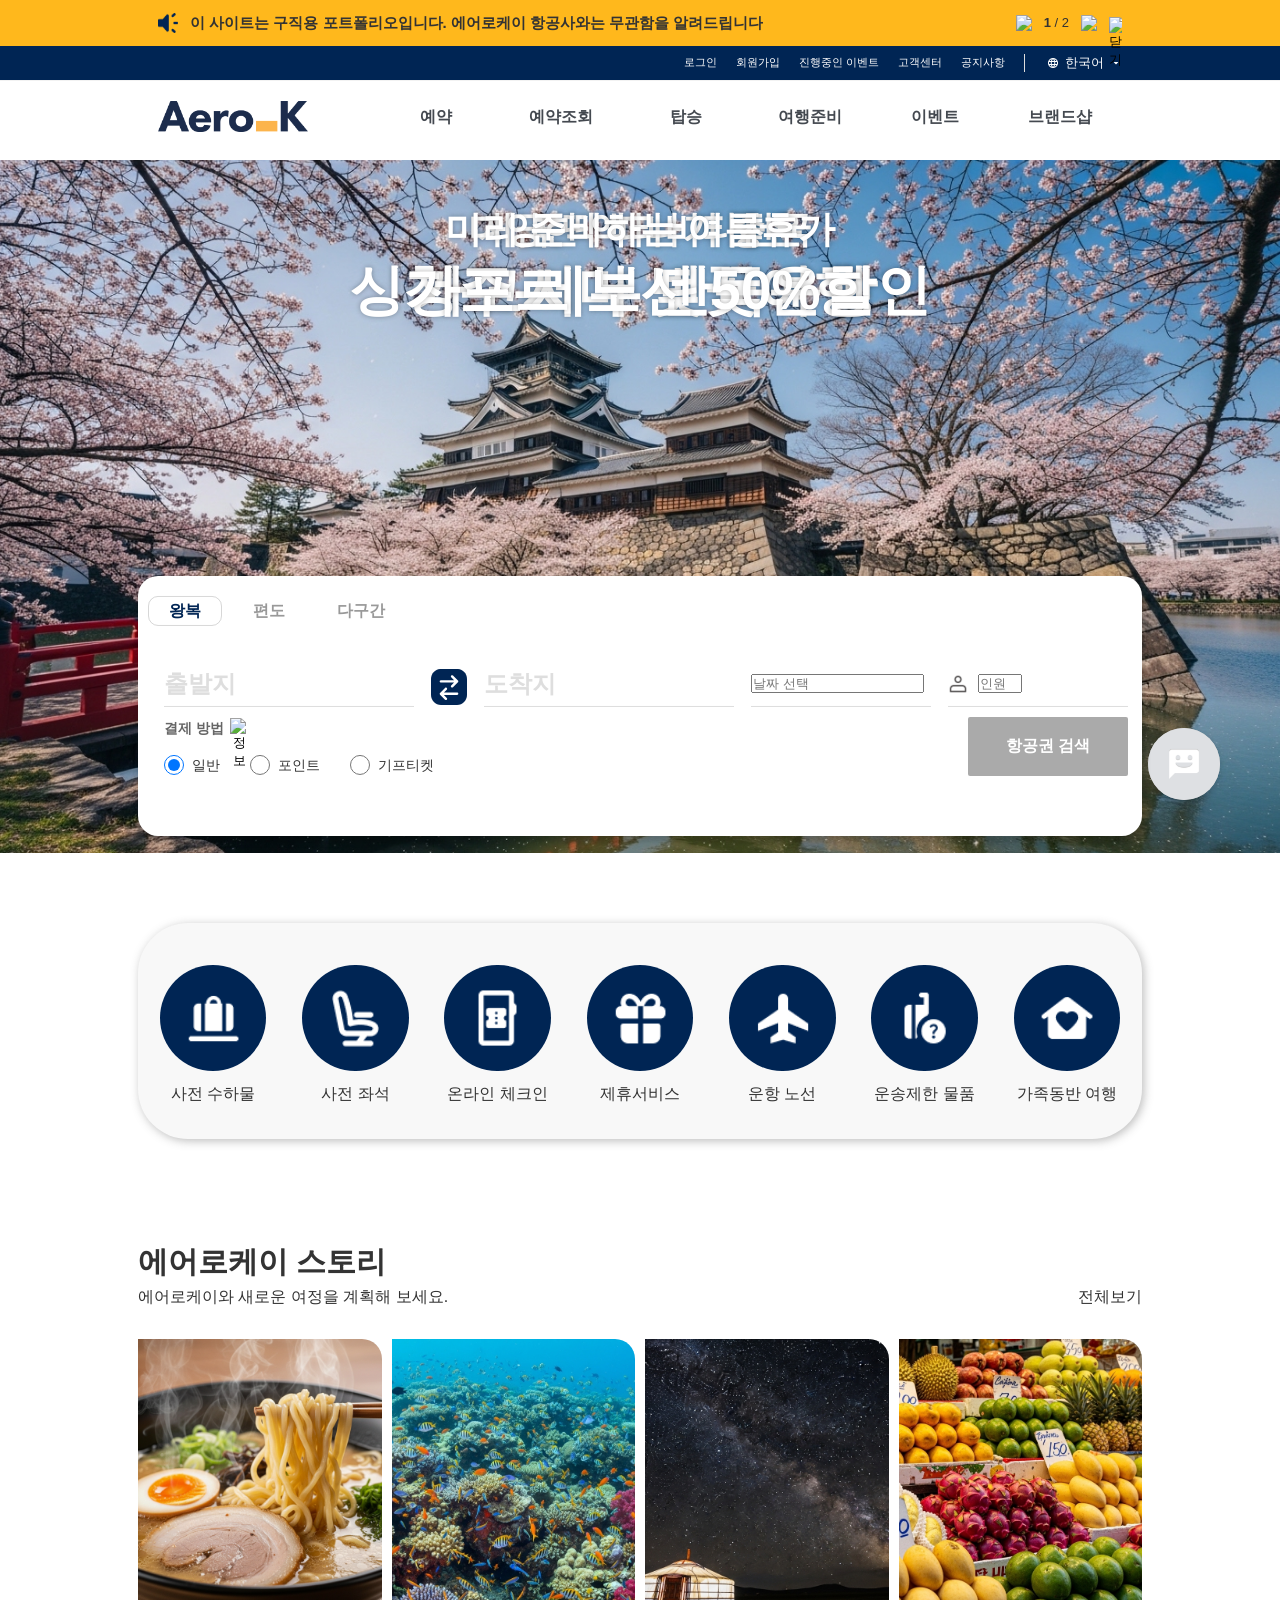
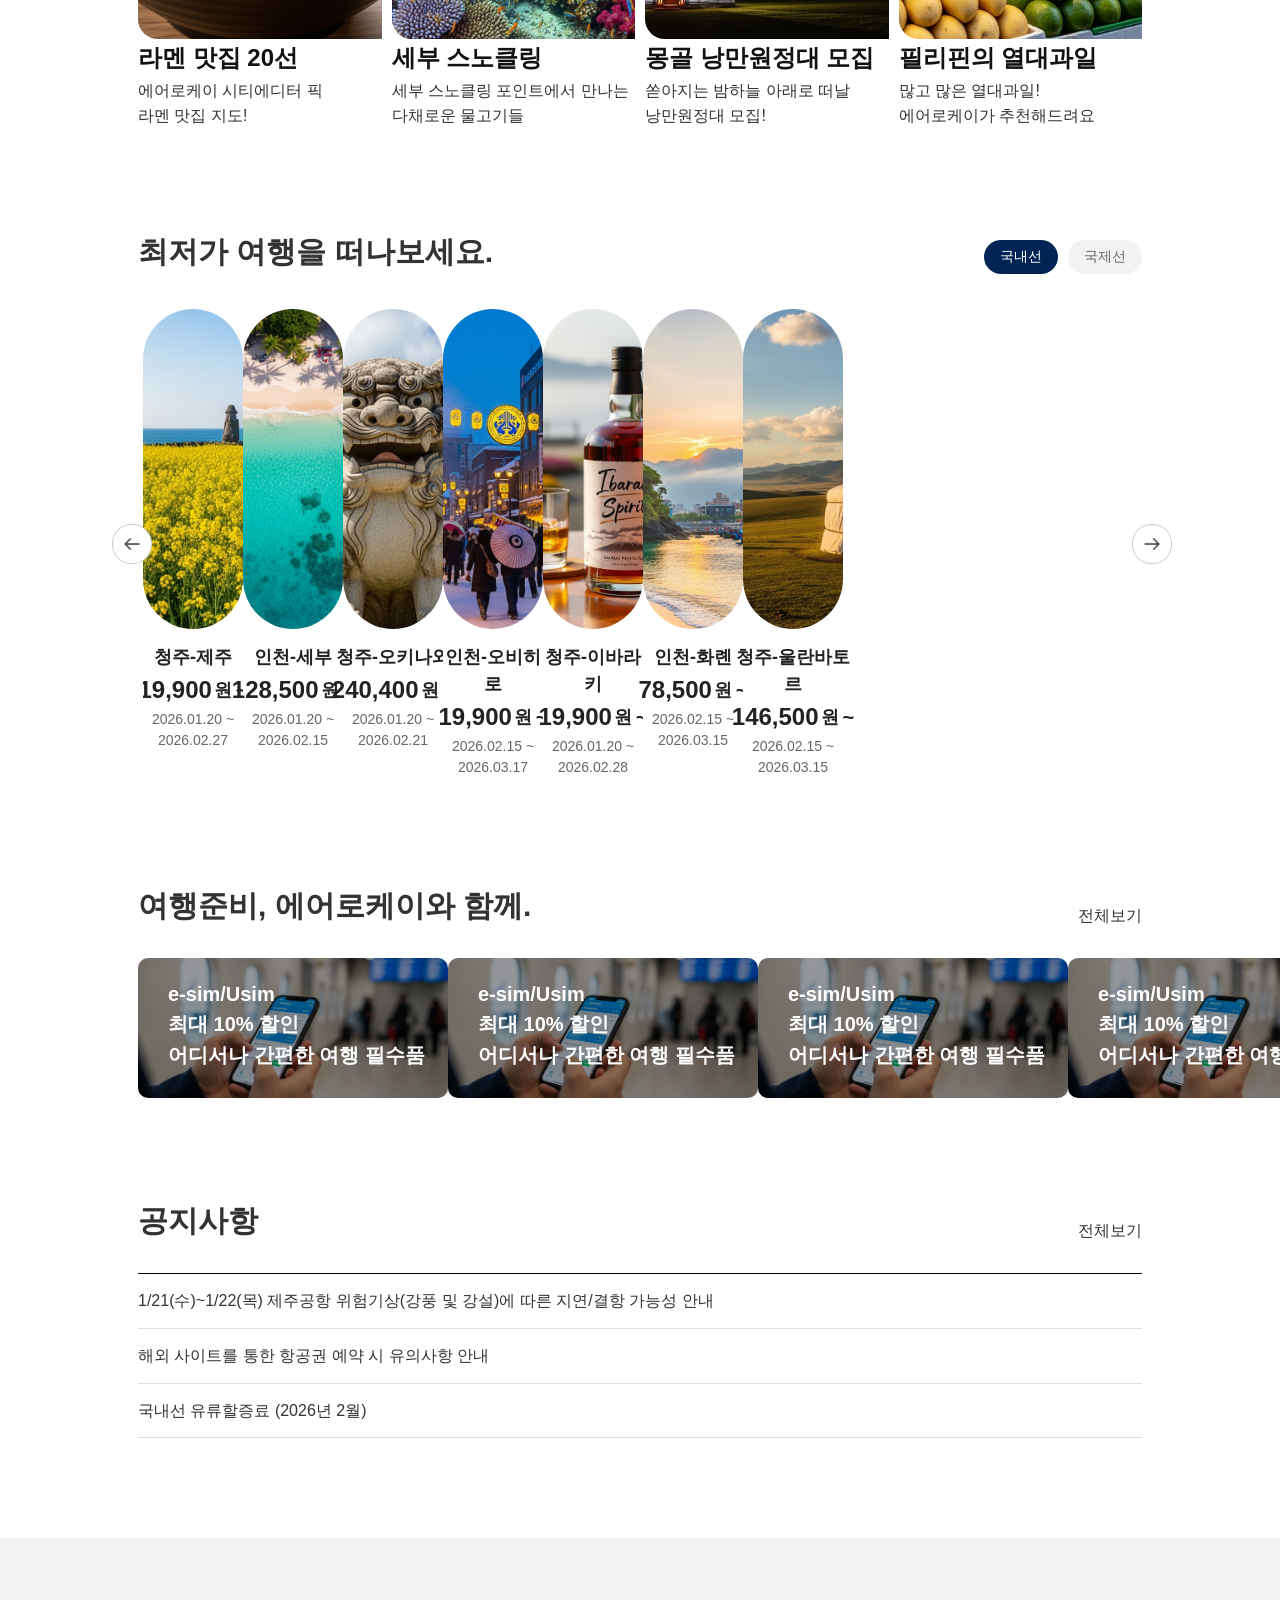
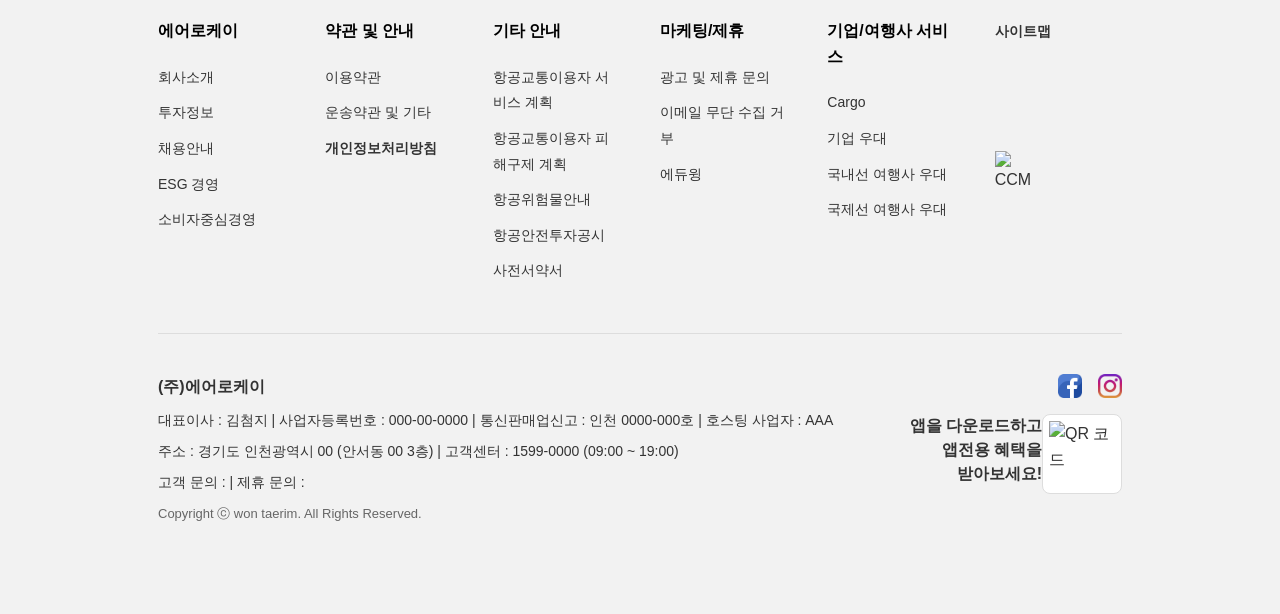
==== commit 6d153497: "Update project files" ====
--- a/index.html
+++ b/index.html
@@ -14,11 +14,15 @@
     </script>
     <meta charset="UTF-8" />
     <meta name="viewport" content="width=device-width, initial-scale=1.0" />
-    <title>제주항공 - 원태림</title>
+    <title>항공사 리디자인 - 원태림</title>
 
+    <link rel="stylesheet" href="https://code.jquery.com/ui/1.13.3/themes/base/jquery-ui.css" />
     <link rel="stylesheet" href="https://cdn.jsdelivr.net/npm/swiper@12/swiper-bundle.min.css" />
     <link rel="stylesheet" href="css/styles.css" />
     <script src="https://cdn.jsdelivr.net/npm/swiper@12/swiper-bundle.min.js"></script>
+
+    <script src="https://code.jquery.com/jquery-3.7.1.min.js"></script>
+    <script src="https://code.jquery.com/ui/1.13.3/jquery-ui.min.js"></script>
   </head>
 
   <body>
@@ -128,7 +132,7 @@
                     <div class="col">
                       <!-- h2+ul.dep2>li>a -->
                       <h2 class="dep2"><a href="#"> 비회원예약조회</a></h2>
-                      <!-.dep2 -->
+                      <!--.dep2 -->
                     </div>
                     <!-- //.col -->
                   </div>
@@ -297,10 +301,8 @@
                     <div class="route-field">
                       <input type="text" placeholder="도착지" class="route-input right" />
                     </div>
-
-                    <div class="date-field">
-                      <img src="images/icon/date.png" alt="날짜" class="date-icon" />
-                      <span><input type="date" /></span>
+                    <div class="date-field d1">
+                      <input id="date1" placeholder="날짜 선택" />
                     </div>
 
                     <div class="passenger-field">
@@ -341,7 +343,7 @@
             <div class="booking-form">
               <!-- 경로 선택  -->
               <div class="route">
-                <div class="route-selection" id="round-trip">
+                <div class="route-selection">
                   <div class="direction">
                     <div class="route-field">
                       <input type="text" placeholder="출발지" class="route-input" />
@@ -352,9 +354,8 @@
                     <div class="route-field">
                       <input type="text" placeholder="도착지" class="route-input right" />
                     </div>
-                    <div class="date-field">
-                      <img src="images/icon/date.png" alt="날짜" class="date-icon" />
-                      <span><input type="date" /></span>
+                    <div class="date-field d2">
+                      <input id="date2" placeholder="날짜 선택" />
                     </div>
                     <div class="passenger-field">
                       <img src="images/icon/people.png" alt="승객" class="passenger-icon" />
@@ -394,7 +395,7 @@
             <div class="booking-form">
               <!-- 경로 선택  -->
               <div class="route">
-                <div class="route-selection" id="round-trip">
+                <div class="route-selection">
                   <div class="direction">
                     <div class="route-field">
                       <input type="text" placeholder="출발지" class="route-input" />
@@ -406,8 +407,7 @@
                       <input type="text" placeholder="도착지" class="route-input right" />
                     </div>
                     <div class="date-field">
-                      <img src="images/icon/date.png" alt="날짜" class="date-icon" />
-                      <span><input type="date" /></span>
+                      <input id="date3" placeholder="날짜 선택" />
                     </div>
                     <div class="passenger-field">
                       <img src="images/icon/people.png" alt="승객" class="passenger-icon" />
@@ -452,25 +452,37 @@
             <!-- Slides -->
             <div class="swiper-slide">
               <img src="images/city/japan.jpeg" alt="메인 배너" class="banner-img" />
+              <div class="banner-text">
+                <p>지금 딱 떠나기 좋은</p>
+                <h2>가고시마 벚꽃여행</h2>
+              </div>
             </div>
 
             <div class="swiper-slide">
               <img src="images/city/sebu.jpeg" alt="메인 배너" class="banner-img" />
+              <div class="banner-text">
+                <p>다양한 액티비티천국</p>
+                <h2>청주-세부 단독운항</h2>
+              </div>
             </div>
 
             <div class="swiper-slide">
               <img src="images/city/Singapore.jpeg" alt="메인 배너" class="banner-img" />
+              <div class="banner-text">
+                <p>미리 준비하는 여름휴가</p>
+                <h2>싱가포르 노선 50%할인</h2>
+              </div>
             </div>
           </div>
           <div class="swiper-pagination">
-            <button class="banner-btn-prev">
+            <button class="swiper-button-prev">
               <img src="images/icon/left.png" alt="이전" />
             </button>
             <span class="banner-indicator"> <strong>2</strong> / <span>4</span> </span>
-            <button class="banner-btn-next">
+            <button class="swiper-button-next">
               <img src="images/icon/right.png" alt="다음" />
             </button>
-            <button class="banner-btn-pause">p-type <img src="images/icon/pause.png" alt="정지" /></button>
+            <button class="banner-btn-pause"><img src="images/icon/pause.png" alt="정지" /></button>
           </div>
         </div>
         <!--  -->
@@ -509,7 +521,7 @@
             </a>
           </div>
         </section>
-         <!-- 에어로케이 스토리 -->
+        <!-- 에어로케이 스토리 -->
         <section class="news-section">
           <div class="section-header">
             <div class="section-text">
@@ -522,25 +534,28 @@
             <a href="#" class="member-card">
               <div class="member-card-frame"><img src="images/ramen.png" alt="라멘" /></div>
               <h1>라멘 맛집 20선</h1>
-              <p>에어로케이 시티에디터 픽<br>라멘 맛집 지도!</p>
+              <p>에어로케이 시티에디터 픽<br />라멘 맛집 지도!</p>
             </a>
             <a href="#" class="member-card">
               <div class="member-card-frame"><img src="images/fish.jpeg" alt="세부" /></div>
-             <h1>세부 스노클링</h1>
-              <p>세부 스노클링 포인트에서 만나는<br> 다채로운 물고기들</p>
-
+              <h1>세부 스노클링</h1>
+              <p>
+                세부 스노클링 포인트에서 만나는<br />
+                다채로운 물고기들
+              </p>
             </a>
             <a href="#" class="member-card">
-              <div class="member-card-frame"><img src="images/mongolsky.jpeg"  alt="몽골" /></div>
+              <div class="member-card-frame"><img src="images/mongolsky.jpeg" alt="몽골" /></div>
               <h1>몽골 낭만원정대 모집</h1>
-              <p>쏟아지는 밤하늘 아래로 떠날<br>
+              <p>
+                쏟아지는 밤하늘 아래로 떠날<br />
                 낭만원정대 모집!
               </p>
             </a>
             <a href="#" class="member-card">
-              <div class="member-card-frame"><img src="images/fruit.jpeg"" alt="팔리핀" /></div>
+              <div class="member-card-frame"><img src="images/fruit.jpeg" alt="팔리핀" /></div>
               <h1>필리핀의 열대과일</h1>
-              <p>많고 많은 열대과일!<br>에어로케이가 추천해드려요</p>
+              <p>많고 많은 열대과일!<br />에어로케이가 추천해드려요</p>
             </a>
           </div>
         </section>
@@ -554,61 +569,76 @@
             </div>
           </div>
           <div class="price-slider">
-            <div class="price-list">
-              <div class="price-track">
-                <div class="price-card">
-                  <img src="images/city/jeju.jpeg" alt="청주-제주" />
-                  <h3>청주-제주</h3>
-                  <p class="price">19,900<span>원</span><span class="tilde">~</span></p>
-                  <p class="date">2026.01.20 ~ 2026.02.27</p>
-                </div>
-                <div class="price-card">
-                  <img src="images/city/sebu.jpeg" alt="청주-세부" />
-                  <h3>인천-세부</h3>
-                  <p class="price">128,500<span>원</span><span class="tilde">~</span></p>
-                  <p class="date">2026.01.20 ~ 2026.02.15</p>
-                </div>
-                <div class="price-card">
-                  <img src="images/city/okinawa2.jpeg" alt="청주-오키나와" />
-                  <h3>청주-오키나와</h3>
-                  <p class="price">240,400<span>원</span><span class="tilde">~</span></p>
-                  <p class="date">2026.01.20 ~ 2026.02.21</p>
-                </div>
-                <div class="price-card">
-                  <img src="images/city/obihiro.jpeg" alt="인천-오비히로" />
-                  <h3>인천-오비히로</h3>
-                  <p class="price">19,900<span>원</span><span class="tilde">~</span></p>
-                  <p class="date">2026.02.15 ~ 2026.03.17</p>
-                </div>
-                <div class="price-card">
-                  <img src="images/city/ibaraki.jpeg" alt="청주-이바라키" />
-                  <h3>청주-이바라키</h3>
-                  <p class="price">19,900<span>원</span><span class="tilde">~</span></p>
-                  <p class="date">2026.01.20 ~ 2026.02.28</p>
-                </div>
-                <div class="price-card">
-                  <img src="images/city/Hualien.jpeg" alt="인천-화롄" />
-                  <h3>인천-화롄</h3>
-                  <p class="price">78,500<span>원</span><span class="tilde">~</span></p>
-                  <p class="date">2026.02.15 ~ 2026.03.15</p>
-                </div>
-                <div class="price-card">
-                  <img src="images/city/Mongolia.jpeg" alt="청주-울란바토르" />
-                  <h3>청주-울란바토르</h3>
-                  <p class="price">146,500<span>원</span><span class="tilde">~</span></p>
-                  <p class="date">2026.02.15 ~ 2026.03.15</p>
-                </div>
-              </div>
-            </div>
             <button class="slider-btn slider-prev">
               <img src="images/icon/arrow-left.png" alt="이전" />
             </button>
             <button class="slider-btn slider-next">
               <img src="images/icon/arrow-right.png" alt="다음" />
             </button>
+
+            <div class="price-list">
+              <div class="price-track swiper-wrapper">
+                <div class="price-card swiper-slide">
+                  <img src="images/city/jeju.jpeg" alt="청주-제주" />
+                  <div class="price-text">
+                    <h3>청주-제주</h3>
+                    <p class="price">19,900<span>원</span><span class="tilde">~</span></p>
+                    <p class="date">2026.01.20 ~ 2026.02.27</p>
+                  </div>
+                </div>
+                <div class="price-card swiper-slide">
+                  <img src="images/city/sebu.jpeg" alt="청주-세부" />
+                  <div class="price-text">
+                    <h3>인천-세부</h3>
+                    <p class="price">128,500<span>원</span><span class="tilde">~</span></p>
+                    <p class="date">2026.01.20 ~ 2026.02.15</p>
+                  </div>
+                </div>
+                <div class="price-card swiper-slide">
+                  <img src="images/city/okinawa2.jpeg" alt="청주-오키나와" />
+                  <div class="price-text">
+                    <h3>청주-오키나와</h3>
+                    <p class="price">240,400<span>원</span><span class="tilde">~</span></p>
+                    <p class="date">2026.01.20 ~ 2026.02.21</p>
+                  </div>
+                </div>
+                <div class="price-card swiper-slide">
+                  <img src="images/city/obihiro.jpeg" alt="인천-오비히로" />
+                  <div class="price-text">
+                    <h3>인천-오비히로</h3>
+                    <p class="price">19,900<span>원</span><span class="tilde">~</span></p>
+                    <p class="date">2026.02.15 ~ 2026.03.17</p>
+                  </div>
+                </div>
+                <div class="price-card swiper-slide">
+                  <img src="images/city/ibaraki.jpeg" alt="청주-이바라키" />
+                  <div class="price-text">
+                    <h3>청주-이바라키</h3>
+                    <p class="price">19,900<span>원</span><span class="tilde">~</span></p>
+                    <p class="date">2026.01.20 ~ 2026.02.28</p>
+                  </div>
+                </div>
+                <div class="price-card swiper-slide">
+                  <img src="images/city/Hualien.jpeg" alt="인천-화롄" />
+                  <div class="price-text">
+                    <h3>인천-화롄</h3>
+                    <p class="price">78,500<span>원</span><span class="tilde">~</span></p>
+                    <p class="date">2026.02.15 ~ 2026.03.15</p>
+                  </div>
+                </div>
+                <div class="price-card swiper-slide">
+                  <img src="images/city/Mongolia.jpeg" alt="청주-울란바토르" />
+                  <div class="price-text">
+                    <h3>청주-울란바토르</h3>
+                    <p class="price">146,500<span>원</span><span class="tilde">~</span></p>
+                    <p class="date">2026.02.15 ~ 2026.03.15</p>
+                  </div>
+                </div>
+              </div>
+            </div>
           </div>
         </section>
-                <!-- 여행준비 -->
+        <!-- 여행준비 -->
         <section class="benefits-section">
           <div class="section-header">
             <h2>여행준비, 에어로케이와 함께.</h2>
@@ -616,8 +646,8 @@
           </div>
           <div class="benefits-slider">
             <div class="benefits-inner">
-              <div class="benefits-track">
-                <div class="benefit-card">
+              <div class="benefits-track swiper-wrapper">
+                <div class="benefit-card swiper-slide">
                   <img src="images/phone.jpeg" alt="e-sim/Usim" />
                   <div class="benefit-text">
                     <p>e-sim/Usim</p>
@@ -625,45 +655,32 @@
                     <p>어디서나 간편한 여행 필수품</p>
                   </div>
                 </div>
-                <div class="benefit-card">
-                  <img src="images/hotel.jpeg" alt="클룩 Klook" />
+                <div class="benefit-card swiper-slide">
+                  <img src="images/phone.jpeg" alt="e-sim/Usim" />
                   <div class="benefit-text">
-                    <p>클룩 Klook</p>
-                    <p>클룩 호텔 2박시, 최대 5만원 할인!</p>
-                  </div>
-                </div>
-                <div class="benefit-card">
-                  <img src="images/car.jpeg" alt="롯데렌터카" />
+                    <p>e-sim/Usim</p>
+                    <p>최대 10% 할인</p>
+                    <p>어디서나 간편한 여행 필수품</p>
+                  </div>
+                </div>
+                <div class="benefit-card swiper-slide">
+                  <img src="images/phone.jpeg" alt="e-sim/Usim" />
                   <div class="benefit-text">
-                    <p>롯데렌터카</p>
-                    <p>
-                      대한민국 No.1 롯데렌터카<br />
-                      최대 89% 할인!
-                    </p>
-                  </div>
-                </div>
-                <div class="benefit-card">
-                  <img src="images/paragliding.jpeg" alt="kkday" />
+                    <p>e-sim/Usim</p>
+                    <p>최대 10% 할인</p>
+                    <p>어디서나 간편한 여행 필수품</p>
+                  </div>
+                </div>
+                <div class="benefit-card swiper-slide">
+                  <img src="images/phone.jpeg" alt="e-sim/Usim" />
                   <div class="benefit-text">
-                    <p>kkday</p>
-                    <p>
-                      해외 티켓/투어/액티비티<br />
-                      최대 5% 할인!
-                    </p>
-                  </div>
-                </div>
-              </div>
-            </div>
-            <button class="slider-btn slider-prev">
-              <img src="images/icon/arrow-left.png" alt="이전" />
-            </button>
-            <button class="slider-btn slider-next">
-              <img src="images/icon/arrow-right.png" alt="다음" />
-            </button>
-            <div class="slider-dots">
-              <span class="dot"></span>
-              <span class="dot active"></span>
-              <span class="dot"></span>
+                    <p>e-sim/Usim</p>
+                    <p>최대 10% 할인</p>
+                    <p>어디서나 간편한 여행 필수품</p>
+                  </div>
+                </div>
+                <div class="swiper-pagination"></div>
+              </div>
             </div>
           </div>
         </section>
@@ -693,7 +710,7 @@
       <div class="footer-container">
         <div class="footer-links">
           <div class="footer-col">
-            <h3>제주항공</h3>
+            <h3>에어로케이</h3>
             <ul>
               <li><a href="#">회사소개</a></li>
               <li><a href="#">투자정보</a></li>
@@ -748,43 +765,40 @@
         </div>
         <div class="footer-info">
           <div class="footer-company">
-            <h3>(주)제주항공</h3>
-            <p>대표이사 : 김이배 | 사업자등록번호 : 616-81-50527 | 통신판매업신고 : 제주 2006-125호 | 호스팅 사업자 : AWS</p>
-            <p>주소 : 제주특별자치도 제주시 신대로 64 (연동, 건설공제회관 3층) | 고객센터 : 1599-1500 (09:00 ~ 19:00)</p>
+            <h3>(주)에어로케이</h3>
+            <p>대표이사 : 김첨지 | 사업자등록번호 : 000-00-0000 | 통신판매업신고 : 인천 0000-000호 | 호스팅 사업자 : AAA</p>
+            <p>주소 : 경기도 인천광역시 00 (안서동 00 3층) | 고객센터 : 1599-0000 (09:00 ~ 19:00)</p>
             <p>고객 문의 : | 제휴 문의 :</p>
-            <p class="copyright">Copyright ⓒ Jeju Air. All Rights Reserved.</p>
+            <p class="copyright">Copyright ⓒ won taerim. All Rights Reserved.</p>
           </div>
           <div class="footer-app">
-            <div class="app-text">
-              <p>앱을 다운로드하고</p>
-              <p>앱전용 혜택을</p>
-              <p>받아보세요!</p>
-            </div>
-            <div class="app-qr">
-              <img src="https://placehold.co/80x80/ffffff/333333?text=QR" alt="QR 코드" />
-            </div>
-          </div>
-        </div>
-        <div class="footer-social">
-          <a href="#"><img src="https://placehold.co/24x24/3b5998/ffffff?text=F" alt="페이스북" /></a>
-          <a href="#"><img src="https://placehold.co/24x24/e4405f/ffffff?text=I" alt="인스타그램" /></a>
-          <a href="#"><img src="https://placehold.co/24x24/ff0000/ffffff?text=Y" alt="유튜브" /></a>
-          <a href="#"><img src="https://placehold.co/24x24/ffcd00/333333?text=K" alt="카카오톡" /></a>
+            <div class="footer-social">
+              <a href="#"><img src="images/icon/facebook.png" alt="페이스북" /></a>
+              <a href="#"><img src="images/icon/instagram.png" alt="인스타그램" /></a>
+            </div>
+            <div class="footer-app-row">
+              <div class="app-text">
+                <p>앱을 다운로드하고</p>
+                <p>앱전용 혜택을</p>
+                <p>받아보세요!</p>
+              </div>
+              <div class="app-qr">
+                <img src="https://placehold.co/80x80/ffffff/333333?text=QR" alt="QR 코드" />
+              </div>
+            </div>
+          </div>
         </div>
       </div>
     </footer>
     <!-- 플로팅 버튼 -->
     <div class="floating-buttons">
-      <div class="floating-items">
+      <!-- <div class="floating-items">
         <button class="floating-btn blue">
           <img src="https://placehold.co/72x72/0066cc/ffffff?text=1" alt="버튼1" />
         </button>
-        <button class="floating-btn orange">
-          <img src="https://placehold.co/72x72/ff5000/ffffff?text=2" alt="버튼2" />
-        </button>
-      </div>
+      </div> -->
       <button class="floating-toggle">
-        <span class="icon-plus">+</span>
+        <img src="images/icon/talk.png" alt=""/>
       </button>
     </div>
     <!-- 하단 네비게이션 (모바일 전용) -->
--- a/css/styles.css
+++ b/css/styles.css
@@ -272,7 +272,7 @@
   display: flex;
   width: 65%;
   max-width: 748px;
-  margin-left: 36%;
+  margin-left: 20%;
   gap: 10%;
   text-align: center;
   padding-bottom: 40px;
@@ -400,7 +400,7 @@
   transform: translate(-50%, -50%);
   text-align: center;
   color: #ffffff;
-  font-size: 48px;
+  font-size: 2.3rem;
   font-weight: 700;
   line-height: 60px;
   text-shadow: 0px 0px 5px rgba(0, 0, 0, 0.3);
@@ -482,7 +482,29 @@
   min-width: 80px;
   position: relative;
 }
-
+.route-field input::placeholder {
+  color: rgba(175, 175, 175, 0.411);
+  font-size: 1em;
+}
+.date-field {
+  position: relative;
+  border-bottom: 1px solid #ddd;
+  display: flex;
+  align-items: center;
+}
+#date1, #date2 #date3 {
+  order:2;
+}
+.hasDatepicker{
+  width: 140px;
+  border: 0px;
+}
+
+.ui-datepicker-trigger {
+  display: flex;
+  width: 20px;
+  order:1;
+}
 .route-input {
   width: 250px;
   font-size: 24px;
@@ -512,6 +534,9 @@
   font-size: 14px;
   font-weight: 700;
   color: #333;
+  width: 180px;
+}
+.date-field :hover {
 }
 
 .date-icon,
@@ -661,7 +686,6 @@
 
 .benefits-track {
   display: flex;
-  gap: 16px;
   transition: transform 0.3s ease;
   /* overflow: hidden; */
 }
@@ -701,6 +725,7 @@
   transform: translateY(-50%);
   width: 40px;
   height: 40px;
+  z-index: 999;
 }
 
 .slider-prev {
@@ -758,27 +783,28 @@
 .price-slider {
   position: relative;
   padding: 5px;
-  width: 1004px;
+  width: 1008px;
 }
 .price-list {
   overflow: hidden;
 }
 .price-track {
   display: flex;
-  gap: 8px;
   transition: transform 0.3s ease;
 }
 
 .price-card {
-  min-width: 230px;
+  width: 100px;
   background: #ffffff;
   gap: 15px;
   align-items: center;
+  display: flex;
+  flex-direction: column;
 }
 
 .price-card img {
   width: 220px;
-  height: 290px;
+  height: 320px;
   object-fit: cover;
   border-radius: 80px;
 }
@@ -834,12 +860,12 @@
 
 .member-card {
   display: block;
-  width: calc(100% /4);
+  width: calc(100% / 4);
   position: relative;
   overflow: hidden;
   align-items: flex-start;
 }
-.member-card-frame{
+.member-card-frame {
   height: 300px;
   overflow: hidden;
   border-radius: 0 20px 0 20px;
@@ -850,20 +876,17 @@
   height: 100%;
   object-fit: cover;
 }
-.member-card-frame:hover img{
-transform: scale(1.1);
-transition: 1s;
-}
-
+.member-card-frame:hover img {
+  transform: scale(1.1);
+  transition: 1s;
+}
 
 .member-card h1 {
   color: #121212;
   font-size: 1.5rem;
 }
 .member-card p {
-
-}
-
+}
 
 /* 공지사항 */
 .notice-list {
@@ -963,9 +986,13 @@
 }
 
 .footer-app {
-  display: flex;
   align-items: flex-end;
   gap: 16px;
+  display: flex;
+  flex-direction: column;
+}
+.footer-app-row{
+  display: flex;
 }
 
 .app-text {
@@ -985,10 +1012,9 @@
 }
 
 .footer-social {
-  display: flex;
   justify-content: flex-end;
+  display: flex;
   gap: 16px;
-  margin-top: -92px;
 }
 
 .footer-social a {
@@ -1056,6 +1082,7 @@
   align-items: center;
   justify-content: center;
   transition: transform 0.3s;
+  overflow: hidden;
 }
 
 .floating-toggle:hover {
@@ -1100,7 +1127,8 @@
   }
 
   .banner-text {
-    font-size: 32px;
+    font-size: 1.3rem;
+
     line-height: 40px;
   }
 
@@ -1129,6 +1157,11 @@
     bottom: 40px;
   }
 }
+
+.bottom-nav {
+  display: none;
+}
+
 
 @media (max-width: 480px) {
   /* 하단 고정 네비게이션 바 */
@@ -1470,138 +1503,7 @@
     color: #ffffff;
   }
 
-  /* 최저가 섹션 */
-  .price-section {
-    padding: 60px 0;
-  }
-
-  .price-header {
-    margin-bottom: 20px;
-  }
-
-  .price-note {
-    font-size: 14px;
-    color: #333;
-    line-height: 21px;
-    letter-spacing: -0.2px;
-    margin-top: 5px;
-  }
-
-  .price-note::before {
-    content: "*";
-    color: #002554;
-    margin-right: 0;
-  }
-
-  .price-route-header {
-    padding: 30px 0;
-    display: flex;
-    align-items: center;
-    justify-content: space-between;
-  }
-
-  .price-route-inputs {
-    display: flex;
-    align-items: center;
-    gap: 20px;
-    flex: 1;
-  }
-
-  .price-route-input {
-    flex: 1;
-    font-size: 22px;
-    font-weight: 800;
-    color: #000;
-    line-height: 34px;
-    letter-spacing: -0.2px;
-  }
-
-  .price-route-swap {
-    width: 36px;
-    height: 36px;
-  }
-
-  .price-search-button {
-    width: 100%;
-    height: 50px;
-    border: 1px solid #002554;
-    border-radius: 2px;
-    background: #ffffff;
-    color: #002554;
-    font-size: 16px;
-    line-height: 19.2px;
-    letter-spacing: -0.2px;
-    margin-bottom: 30px;
-  }
-
-  .price-result {
-    padding: 30px 15px 0;
-  }
-
-  .price-result-header {
-    display: flex;
-    align-items: center;
-    gap: 4px;
-    margin-bottom: 30px;
-  }
-
-  .price-result-city {
-    font-size: 16px;
-    font-weight: 700;
-    color: #333;
-    line-height: 24px;
-    letter-spacing: -0.2px;
-  }
-
-  .price-result-label {
-    font-size: 16px;
-    color: #333;
-    line-height: 24px;
-    letter-spacing: -0.2px;
-  }
-
-  .price-result-value {
-    font-size: 16px;
-    font-weight: 800;
-    color: #333;
-    line-height: 24px;
-    letter-spacing: -0.2px;
-  }
-
-  .price-chart {
-    height: 115px;
-    margin-bottom: 42px;
-    display: flex;
-    align-items: flex-end;
-  }
-
-  .price-bar {
-    flex: 1;
-    display: flex;
-    flex-direction: column;
-    align-items: center;
-    padding: 0 4px;
-  }
-
-  .price-bar-fill {
-    width: 18px;
-    min-height: 16px;
-    background: #ddd;
-    border-radius: 8px;
-  }
-
-  .price-disclaimer {
-    font-size: 14px;
-    color: #333;
-    line-height: 21px;
-    letter-spacing: -0.2px;
-  }
-
-  .price-disclaimer::before {
-    content: "*";
-    color: #002554;
-    margin-right: 3px;
-  }
+
 
   /* 인기 노선 섹션 */
   .discount-section {
@@ -2026,7 +1928,7 @@
   height: 100%;
 }
 
-.swiper-slide {
+banner >.swiper-slide {
   text-align: center;
   font-size: 18px;
   background: #444;
@@ -2035,7 +1937,7 @@
   align-items: center;
 }
 
-.swiper-slide img {
+banner >.swiper-slide img {
   display: block;
   width: 100%;
   height: 100%;
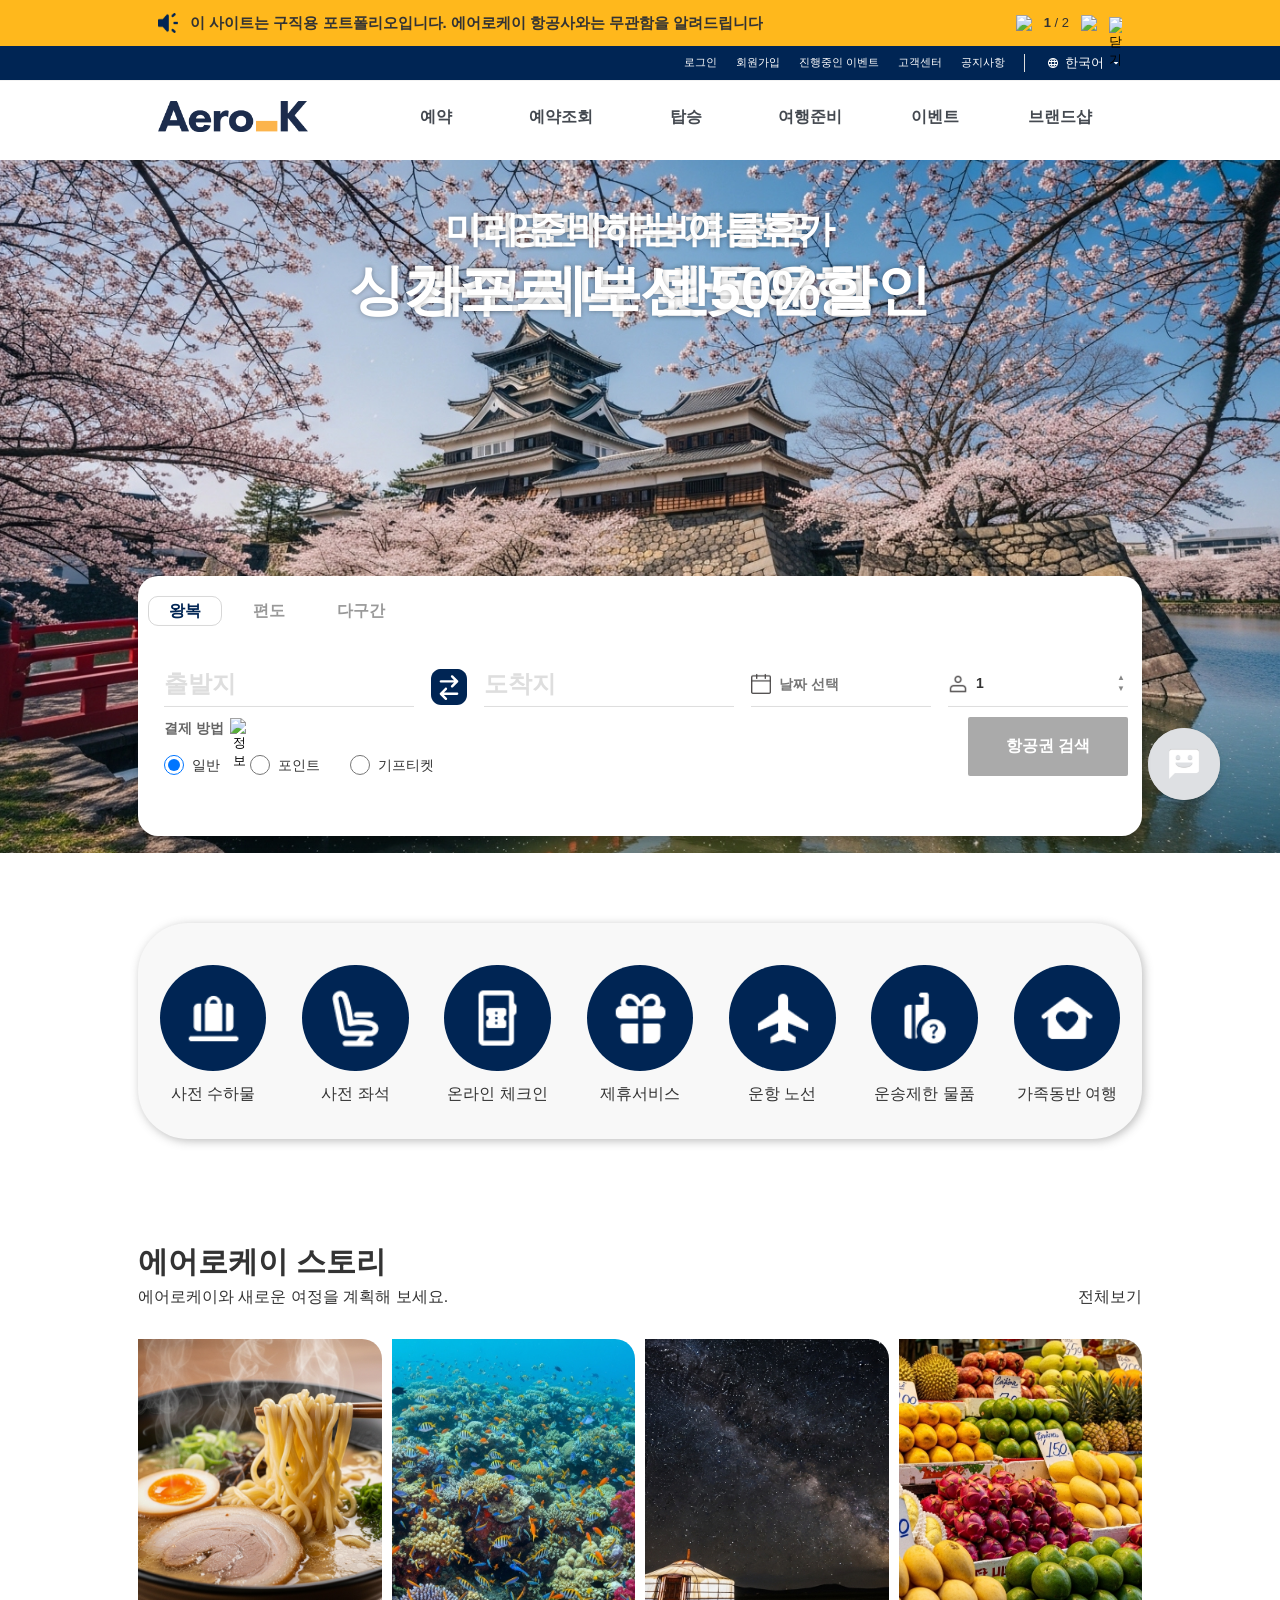
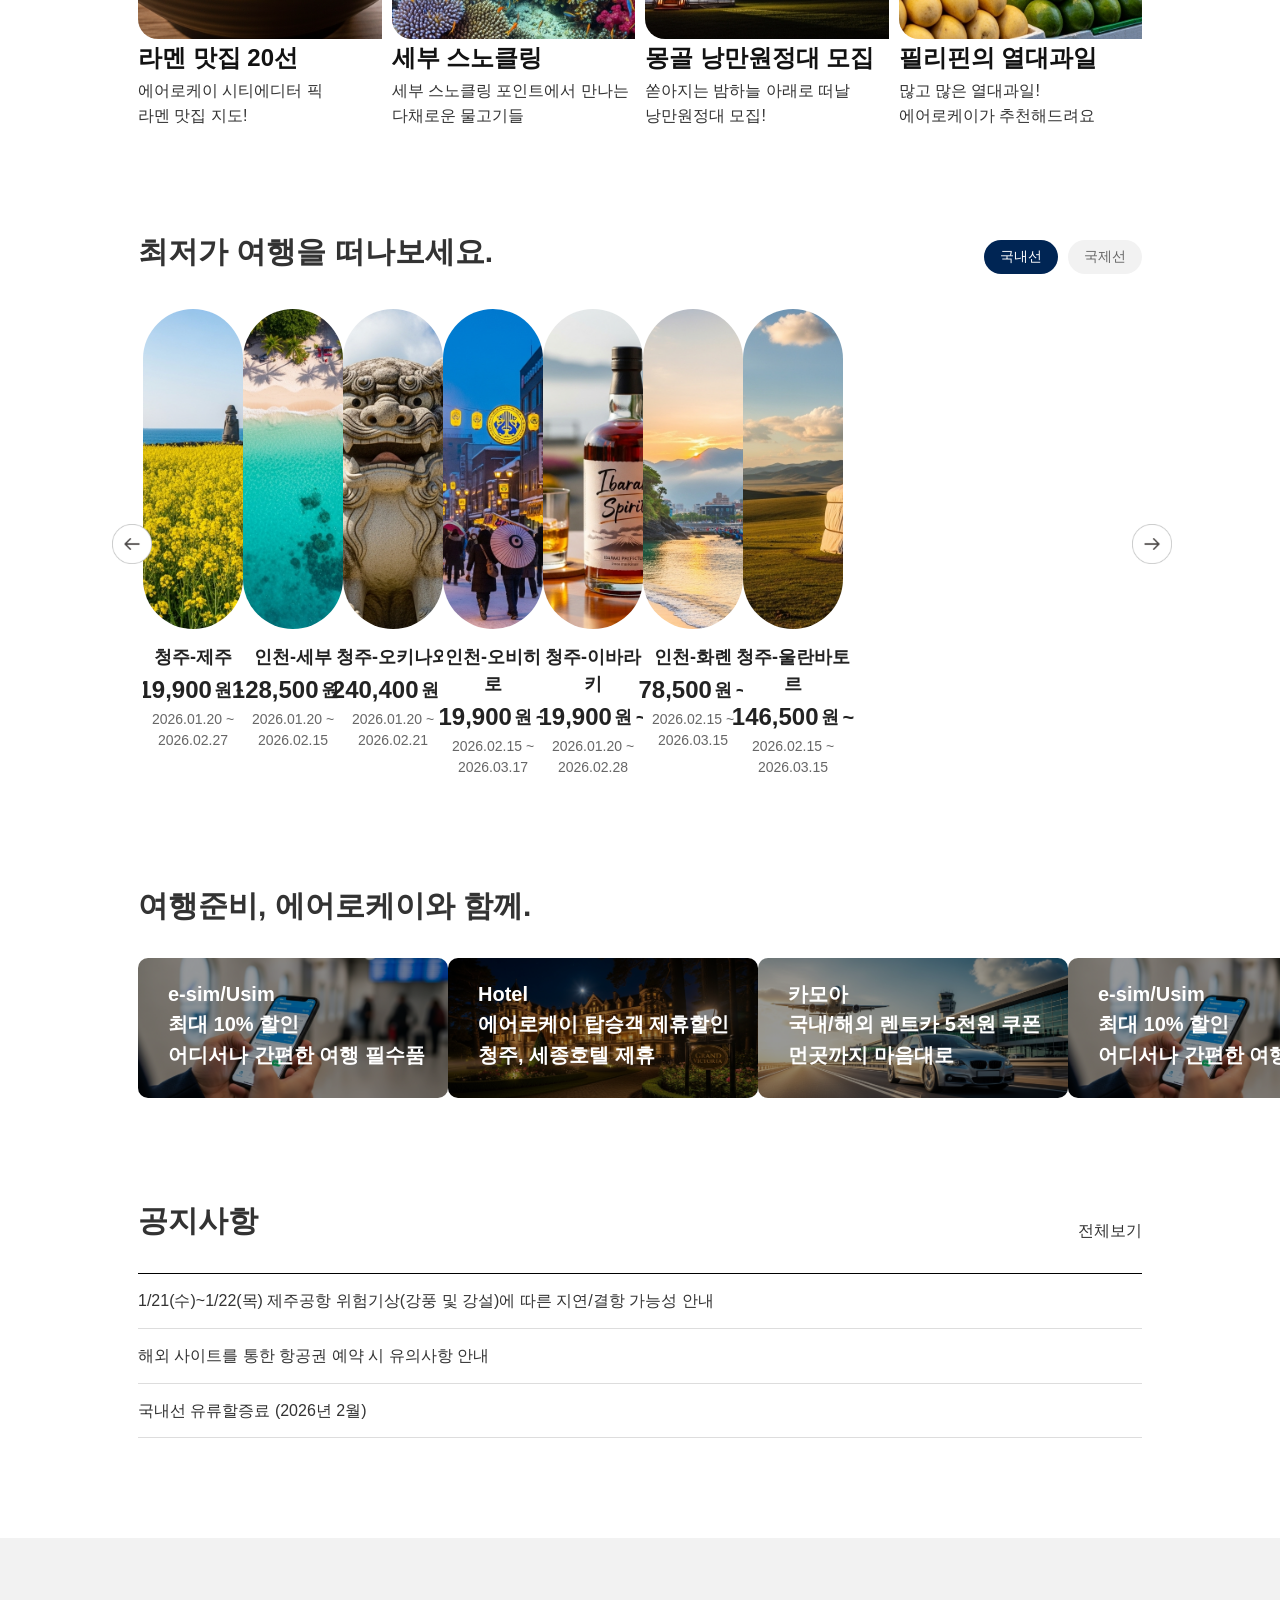
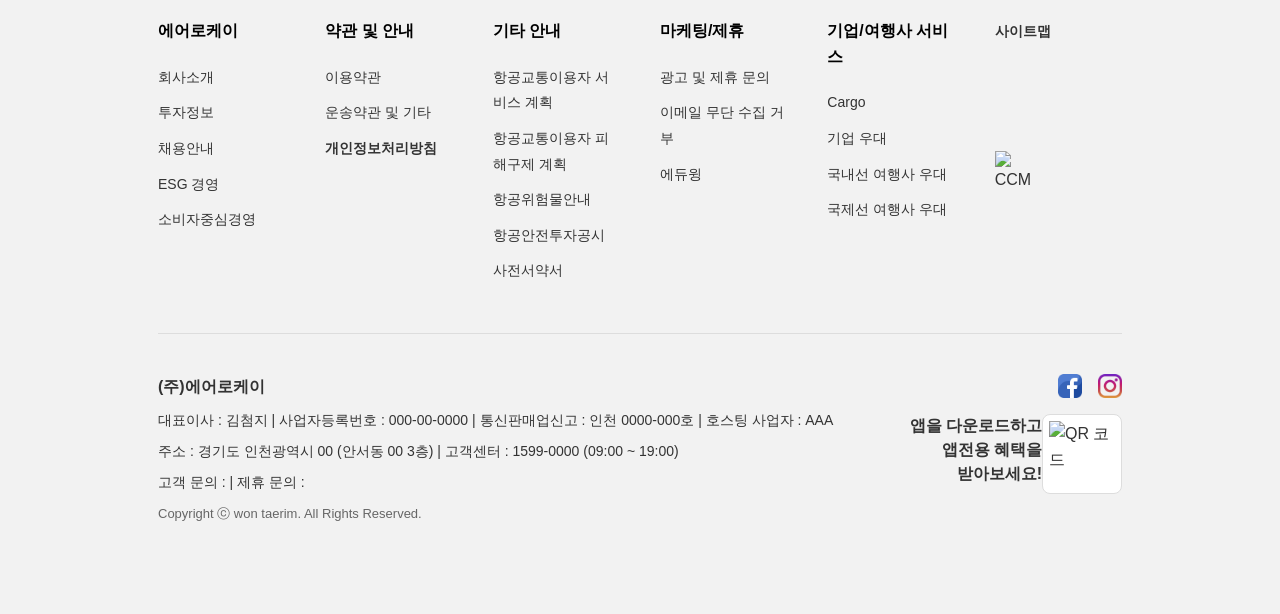
==== commit 687e6333: "fix: 예약탭 수정" ====
--- a/index.html
+++ b/index.html
@@ -302,12 +302,17 @@
                       <input type="text" placeholder="도착지" class="route-input right" />
                     </div>
                     <div class="date-field d1">
-                      <input id="date1" placeholder="날짜 선택" />
+                      <img src="images/icon/date.png" alt="날짜" class="date-icon" />
+                      <input id="date1" placeholder="날짜 선택" readonly />
                     </div>
 
                     <div class="passenger-field">
                       <img src="images/icon/people.png" alt="승객" class="passenger-icon" />
-                      <span><input type="number" min="1" max="10" step="1" placeholder="인원 수" /></span>
+                      <span class="pax-label"><span class="pax-count">1</span></span>
+                      <div class="pax-controls">
+                        <button class="pax-up">&#9650;</button>
+                        <button class="pax-down">&#9660;</button>
+                      </div>
                     </div>
                   </div>
                   <div class="booking-options">
@@ -355,11 +360,16 @@
                       <input type="text" placeholder="도착지" class="route-input right" />
                     </div>
                     <div class="date-field d2">
-                      <input id="date2" placeholder="날짜 선택" />
+                      <img src="images/icon/date.png" alt="날짜" class="date-icon" />
+                      <input id="date2" placeholder="날짜 선택" readonly />
                     </div>
                     <div class="passenger-field">
                       <img src="images/icon/people.png" alt="승객" class="passenger-icon" />
-                      <span><input type="number" min="1" max="10" step="1" placeholder="인원 수" /></span>
+                      <span class="pax-label"><span class="pax-count">1</span></span>
+                      <div class="pax-controls">
+                        <button class="pax-up">&#9650;</button>
+                        <button class="pax-down">&#9660;</button>
+                      </div>
                     </div>
                   </div>
                   <div class="booking-options">
@@ -407,11 +417,16 @@
                       <input type="text" placeholder="도착지" class="route-input right" />
                     </div>
                     <div class="date-field">
-                      <input id="date3" placeholder="날짜 선택" />
+                      <img src="images/icon/date.png" alt="날짜" class="date-icon" />
+                      <input id="date3" placeholder="날짜 선택" readonly />
                     </div>
                     <div class="passenger-field">
                       <img src="images/icon/people.png" alt="승객" class="passenger-icon" />
-                      <span><input type="number" min="1" max="10" step="1" placeholder="인원 수" /></span>
+                      <span class="pax-label"><span class="pax-count">1</span></span>
+                      <div class="pax-controls">
+                        <button class="pax-up">&#9650;</button>
+                        <button class="pax-down">&#9660;</button>
+                      </div>
                     </div>
                   </div>
                   <div class="booking-options">
@@ -642,7 +657,7 @@
         <section class="benefits-section">
           <div class="section-header">
             <h2>여행준비, 에어로케이와 함께.</h2>
-            <a href="#" class="more-link">전체보기</a>
+            <!-- <a href="#" class="more-link">전체보기</a> -->
           </div>
           <div class="benefits-slider">
             <div class="benefits-inner">
@@ -656,19 +671,19 @@
                   </div>
                 </div>
                 <div class="benefit-card swiper-slide">
-                  <img src="images/phone.jpeg" alt="e-sim/Usim" />
+                  <img src="images/hotel.jpeg" alt="e-sim/Usim" />
                   <div class="benefit-text">
-                    <p>e-sim/Usim</p>
-                    <p>최대 10% 할인</p>
-                    <p>어디서나 간편한 여행 필수품</p>
+                    <p>Hotel</p>
+                    <p>에어로케이 탑승객 제휴할인</p>
+                    <p>청주, 세종호텔 제휴</p>
                   </div>
                 </div>
                 <div class="benefit-card swiper-slide">
-                  <img src="images/phone.jpeg" alt="e-sim/Usim" />
+                  <img src="images/car.jpeg" alt="e-sim/Usim" />
                   <div class="benefit-text">
-                    <p>e-sim/Usim</p>
-                    <p>최대 10% 할인</p>
-                    <p>어디서나 간편한 여행 필수품</p>
+                    <p>카모아</p>
+                    <p>국내/해외 렌트카 5천원 쿠폰</p>
+                    <p>먼곳까지 마음대로</p>
                   </div>
                 </div>
                 <div class="benefit-card swiper-slide">
@@ -835,7 +850,45 @@
         <span class="bottom-nav-label">마이페이지</span>
       </a>
     </nav>
+    <!-- 출발지/도착지 선택 팝업 -->
+    <div class="route-overlay" id="routeOverlay">
+      <div class="route-popup">
+        <div class="route-popup-header">
+          <span class="route-popup-title" id="routePopupTitle">출발지 선택</span>
+          <button class="route-popup-close" id="routePopupClose">×</button>
+        </div>
+        <div class="route-popup-body">
+          <div class="route-categories" id="routeCategories"></div>
+          <div class="route-airports" id="routeAirports"></div>
+        </div>
+      </div>
+    </div>
+
+    <!-- 날짜 선택 팝업 -->
+    <div class="cal-overlay" id="calOverlay">
+      <div class="cal-popup">
+        <div class="cal-header">
+          <span class="cal-title">날짜 선택</span>
+          <span class="cal-subtitle">1인 편도 운임 기준</span>
+          <button class="cal-close" id="calClose">×</button>
+        </div>
+        <div class="cal-body">
+          <button class="cal-nav-btn" id="calPrev">&#8249;</button>
+          <div class="cal-months">
+            <div class="cal-month" id="calMonth1"></div>
+            <div class="cal-month" id="calMonth2"></div>
+          </div>
+          <button class="cal-nav-btn" id="calNext">&#8250;</button>
+        </div>
+        <div class="cal-footer">
+          <button class="cal-confirm" id="calConfirm">확인</button>
+        </div>
+      </div>
+    </div>
+
     <script src="https://cdn.jsdelivr.net/npm/swiper@12/swiper-bundle.min.js"></script>
     <script src="script/js.js"></script>
+    <script src="script/calendar.js"></script>
+    <script src="script/route-selector.js"></script>
   </body>
 </html>
--- a/css/styles.css
+++ b/css/styles.css
@@ -270,14 +270,15 @@
 
 .row {
   display: flex;
-  width: 65%;
-  max-width: 748px;
-  margin-left: 20%;
+  max-width: 1004px; 
+  width: 100%;
+  margin: 0 auto;
+  padding-left: 270px; 
   gap: 10%;
   text-align: center;
   padding-bottom: 40px;
-  justify-content: space-between;
-  white-space: nowrap; /* 이건 글자 줄바꿈 안함 */
+  justify-content: flex-start;
+  white-space: nowrap; 
   opacity: 1;
   border-top: 1px solid #33333315;
 }
@@ -492,18 +493,15 @@
   display: flex;
   align-items: center;
 }
-#date1, #date2 #date3 {
-  order:2;
-}
-.hasDatepicker{
+.date-field input {
+  border: none;
+  outline: none;
+  background: transparent;
+  cursor: pointer;
+  font-size: 14px;
+  font-weight: 700;
+  color: #333;
   width: 140px;
-  border: 0px;
-}
-
-.ui-datepicker-trigger {
-  display: flex;
-  width: 20px;
-  order:1;
 }
 .route-input {
   width: 250px;
@@ -528,13 +526,38 @@
 .passenger-field {
   display: flex;
   align-items: center;
-  gap: 10px;
+  gap: 8px;
   border-bottom: 1px solid #ddd;
   padding: 8px 0;
   font-size: 14px;
   font-weight: 700;
   color: #333;
   width: 180px;
+}
+.pax-label {
+  flex: 1;
+  font-size: 14px;
+  font-weight: 700;
+  color: #333;
+}
+.pax-controls {
+  display: flex;
+  flex-direction: column;
+  gap: 1px;
+}
+.pax-up,
+.pax-down {
+  font-size: 8px;
+  color: #888;
+  line-height: 1;
+  padding: 1px 3px;
+  cursor: pointer;
+  background: none;
+  border: none;
+}
+.pax-up:hover,
+.pax-down:hover {
+  color: #002554;
 }
 .date-field :hover {
 }
@@ -1947,3 +1970,266 @@
   z-index: 9999;
   top: 0;
 }
+
+/* ===== 날짜 선택 팝업 ===== */
+.cal-overlay {
+  display: none;
+  position: fixed;
+  inset: 0;
+  background: rgba(0, 0, 0, 0.45);
+  z-index: 3000;
+  justify-content: center;
+  align-items: center;
+}
+.cal-overlay.open {
+  display: flex;
+}
+.cal-popup {
+  background: #fff;
+  border-radius: 16px;
+  padding: 28px 24px 24px;
+  width: 760px;
+  max-width: 95vw;
+  box-shadow: 0 12px 48px rgba(0, 0, 0, 0.22);
+}
+.cal-header {
+  display: flex;
+  align-items: center;
+  padding-bottom: 16px;
+  border-bottom: 1px solid #eee;
+  margin-bottom: 24px;
+}
+.cal-title {
+  font-size: 18px;
+  font-weight: 700;
+  color: #002554;
+}
+.cal-subtitle {
+  font-size: 12px;
+  color: #aaa;
+  margin-left: 10px;
+}
+.cal-close {
+  margin-left: auto;
+  font-size: 24px;
+  color: #888;
+  cursor: pointer;
+  line-height: 1;
+  padding: 0;
+  background: none;
+  border: none;
+}
+.cal-body {
+  display: flex;
+  align-items: flex-start;
+  gap: 8px;
+}
+.cal-months {
+  display: flex;
+  gap: 32px;
+  flex: 1;
+}
+.cal-month {
+  flex: 1;
+}
+.cal-month-title {
+  text-align: center;
+  font-size: 16px;
+  font-weight: 700;
+  color: #002554;
+  margin-bottom: 16px;
+}
+.cal-day-names {
+  display: grid;
+  grid-template-columns: repeat(7, 1fr);
+  margin-bottom: 6px;
+}
+.cal-day-name {
+  text-align: center;
+  font-size: 12px;
+  color: #aaa;
+  padding: 4px 0;
+}
+.cal-dates {
+  display: grid;
+  grid-template-columns: repeat(7, 1fr);
+}
+.cal-date {
+  position: relative;
+  text-align: center;
+  padding: 5px 0;
+  cursor: pointer;
+}
+.cal-date-num {
+  position: relative;
+  z-index: 1;
+  display: inline-flex;
+  width: 36px;
+  height: 36px;
+  align-items: center;
+  justify-content: center;
+  border-radius: 50%;
+  font-size: 14px;
+  font-weight: 600;
+  color: #333;
+}
+.cal-date.past .cal-date-num {
+  color: #ccc;
+  cursor: not-allowed;
+}
+.cal-date.empty {
+  cursor: default;
+}
+/* 범위 배경 띠 */
+.cal-date::before {
+  content: '';
+  position: absolute;
+  top: 50%;
+  left: 0;
+  right: 0;
+  transform: translateY(-50%);
+  height: 36px;
+  background: transparent;
+  z-index: 0;
+}
+.cal-date.in-range::before {
+  background: #dce6f5;
+}
+.cal-date.range-start::before {
+  background: linear-gradient(to right, transparent 50%, #dce6f5 50%);
+}
+.cal-date.range-end::before {
+  background: linear-gradient(to left, transparent 50%, #dce6f5 50%);
+}
+/* 선택된 날짜 원 */
+.cal-date.range-start .cal-date-num,
+.cal-date.range-end .cal-date-num,
+.cal-date.selected-only .cal-date-num {
+  background: #002554;
+  color: #fff;
+}
+/* 호버 */
+.cal-date:not(.past):not(.empty):not(.in-range):not(.range-start):not(.range-end):not(.selected-only):hover .cal-date-num {
+  background: #f0f4f9;
+}
+.cal-nav-btn {
+  font-size: 28px;
+  color: #002554;
+  cursor: pointer;
+  padding: 0 4px;
+  background: none;
+  border: none;
+  align-self: center;
+  line-height: 1;
+}
+.cal-footer {
+  margin-top: 24px;
+  text-align: center;
+}
+.cal-confirm {
+  background: #002554;
+  color: #fff;
+  border: none;
+  padding: 14px 80px;
+  border-radius: 8px;
+  font-size: 16px;
+  font-weight: 700;
+  cursor: pointer;
+  transition: background 0.2s;
+}
+.cal-confirm:hover {
+  background: #003580;
+}
+
+/* ===== 출발지/도착지 선택 팝업 ===== */
+.route-overlay {
+  display: none;
+  position: fixed;
+  inset: 0;
+  background: rgba(0, 0, 0, 0.45);
+  z-index: 3000;
+  justify-content: center;
+  align-items: center;
+}
+.route-overlay.open {
+  display: flex;
+}
+.route-popup {
+  background: #fff;
+  border-radius: 16px;
+  width: 560px;
+  max-width: 95vw;
+  box-shadow: 0 12px 48px rgba(0, 0, 0, 0.22);
+  overflow: hidden;
+}
+.route-popup-header {
+  display: flex;
+  align-items: center;
+  padding: 20px 24px;
+  border-bottom: 1px solid #eee;
+}
+.route-popup-title {
+  font-size: 17px;
+  font-weight: 700;
+  color: #002554;
+}
+.route-popup-close {
+  margin-left: auto;
+  font-size: 24px;
+  color: #888;
+  cursor: pointer;
+  background: none;
+  border: none;
+  line-height: 1;
+}
+.route-popup-body {
+  display: flex;
+  min-height: 300px;
+}
+.route-categories {
+  width: 160px;
+  border-right: 1px solid #f0f0f0;
+  flex-shrink: 0;
+}
+.route-cat-item {
+  padding: 14px 20px;
+  font-size: 14px;
+  font-weight: 600;
+  color: #555;
+  cursor: pointer;
+  transition: background 0.15s;
+}
+.route-cat-item:hover {
+  background: #f5f7fb;
+  color: #002554;
+}
+.route-cat-item.active {
+  background: #f0f4fb;
+  color: #002554;
+  border-left: 3px solid #002554;
+}
+.route-airports {
+  flex: 1;
+  padding: 8px 0;
+}
+.route-airport-item {
+  display: flex;
+  align-items: center;
+  justify-content: space-between;
+  padding: 13px 24px;
+  font-size: 14px;
+  font-weight: 600;
+  color: #333;
+  cursor: pointer;
+  transition: background 0.15s;
+}
+.route-airport-item:hover {
+  background: #f5f7fb;
+  color: #002554;
+}
+.route-airport-code {
+  font-size: 12px;
+  color: #aaa;
+  font-weight: 500;
+  margin-left: 8px;
+}
